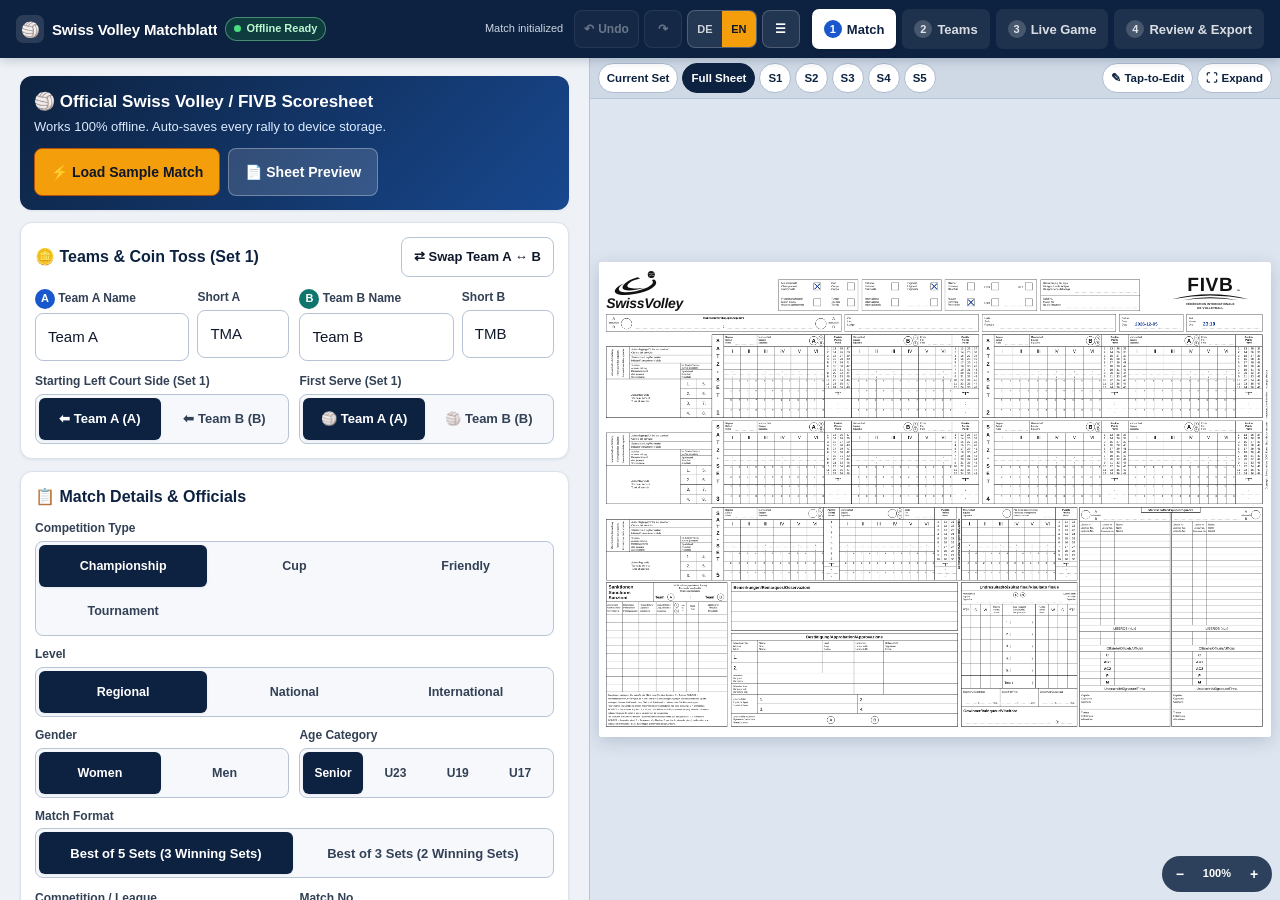
==== matchblatt-standalone.html @ 66ac1866 "Initial release: 100% offline Swiss Volley / FIVB Matchblatt web app & standalone bundle" ====
<!DOCTYPE html>
<html lang="de">
<head>
<script data-standalone-sw-guard>
(function () {
  if (typeof location !== 'undefined' && location.protocol === 'file:') {
    if (typeof navigator !== 'undefined' && navigator.serviceWorker) {
      try {
        navigator.serviceWorker.register = function () { return Promise.resolve(null); };
      } catch (_) {}
    }
  }
})();
</script>
  <meta charset="UTF-8">
  <meta name="viewport" content="width=device-width, initial-scale=1.0, viewport-fit=cover">
  <meta name="theme-color" content="#0d2240">
  <meta name="apple-mobile-web-app-capable" content="yes">
  <meta name="apple-mobile-web-app-status-bar-style" content="black-translucent">
  <meta name="description" content="Official Swiss Volley / FIVB International Volleyball Game Report (Grosses Matchblatt) — 100% Offline Scorer App">
  <title>Matchblatt — Swiss Volley / FIVB Scoresheet</title>
  <!-- manifest link omitted in standalone single-file HTML -->
  <link rel="icon" href="data:image/svg+xml,%3Csvg xmlns='http://www.w3.org/2000/svg' viewBox='0 0 64 64'%3E%3Crect width='64' height='64' rx='14' fill='%230d2240'/%3E%3Ccircle cx='32' cy='32' r='20' fill='%23ffffff' stroke='%23f59e0b' stroke-width='3'/%3E%3Cpath d='M15 26c11-4 23-4 34 0M17 41c9-8 21-8 31-1M32 12c-5 12-5 28 0 40' fill='none' stroke='%230d2240' stroke-width='2.6' stroke-linecap='round'/%3E%3C/svg%3E">
  <style data-inlined="styles/sheet.css">
/* ==========================================================================
   Swiss Volley / FIVB Official Matchblatt — Sheet & Viewport Styles
   100% Offline, Zero External Fonts or CDNs
   ========================================================================== */

.mb-sheet-host,
.sheet-container {
  position: relative;
  width: 100%;
  height: 100%;
  display: flex;
  align-items: center;
  justify-content: center;
  background: #e9eef5;
  overflow: hidden;
  user-select: none;
  -webkit-user-select: none;
}

svg.mb-sheet-svg {
  display: block;
  width: 100%;
  height: auto;
  max-width: 100%;
  max-height: 100%;
  background: #ffffff;
  box-shadow: 0 4px 20px rgba(15, 23, 42, 0.12), 0 1px 3px rgba(15, 23, 42, 0.08);
  border-radius: 2px;
  shape-rendering: geometricPrecision;
  text-rendering: geometricPrecision;
}

/* Interactive Manual Cell Override Mode */
svg.mb-sheet-svg.mb-interactive [data-cell-key] {
  cursor: pointer;
}

svg.mb-sheet-svg.mb-interactive .mb-cell-hit {
  fill: rgba(37, 99, 235, 0.01);
  stroke: transparent;
  stroke-width: 1;
  transition: fill 120ms ease, stroke 120ms ease;
}

svg.mb-sheet-svg.mb-interactive [data-cell-key]:hover .mb-cell-hit {
  fill: rgba(37, 99, 235, 0.12);
  stroke: #2563eb;
  stroke-width: 1.2;
}

svg.mb-sheet-svg.mb-interactive [data-cell-key].mb-overridden .mb-cell-hit {
  fill: rgba(124, 58, 237, 0.09);
  stroke: rgba(124, 58, 237, 0.45);
  stroke-dasharray: 2 1.5;
}

/* Latest Change Highlight Pulse */
@keyframes mbHighlightPulse {
  0%, 100% {
    fill-opacity: 0.34;
    stroke-opacity: 0.95;
  }
  50% {
    fill-opacity: 0.52;
    stroke-opacity: 1;
  }
}

svg.mb-sheet-svg .mb-highlight {
  fill: #fbbf24;
  fill-opacity: 0.36;
  stroke: #d97706;
  stroke-width: 1.8;
  pointer-events: none;
  animation: mbHighlightPulse 1.8s ease-in-out infinite;
}

@media (prefers-reduced-motion: reduce) {
  svg.mb-sheet-svg .mb-highlight {
    animation: none;
  }
}

@media print {
  .mb-sheet-host,
  .sheet-container {
    background: #ffffff;
  }

  svg.mb-sheet-svg {
    box-shadow: none;
    border-radius: 0;
    width: 100%;
    height: auto;
  }

  svg.mb-sheet-svg .mb-highlight {
    display: none !important;
  }
}

</style>
  <style data-inlined="styles/app.css">
/* ==========================================================================
   Matchblatt — Athletic High-Contrast Responsive UI (Zero External Fonts/CDNs)
   Target viewports:
     - Phone Portrait (iPhone 17: 393x852 / 402x874, safe-area insets)
     - Foldable Unfolded (iPhone Duo / Pixel Fold: 700px - 960px)
     - Laptop / Desktop (1024px - 1440px+)
   ========================================================================== */

:root {
  --bg-app: #eef2f7;
  --bg-surface: #ffffff;
  --bg-subtle: #f6f8fc;
  --bg-elevated: #ffffff;
  --bg-sheet-well: #dfe6f0;

  --court-navy: #0d2240;
  --court-navy-2: #16335e;
  --court-navy-soft: #e6edf7;

  --volley-blue: #1858cc;
  --volley-blue-hover: #1246a6;
  --volley-blue-soft: #e8f0fe;

  --team-b-accent: #0f766e;
  --team-b-hover: #0d5f59;
  --team-b-soft: #e6f7f5;

  --signal-amber: #f59e0b;
  --signal-amber-dark: #b45309;
  --signal-amber-soft: #fef3c7;

  --success-green: #15803d;
  --success-soft: #dcfce7;

  --danger-red: #dc2626;
  --danger-hover: #b91c1c;
  --danger-soft: #fee2e2;

  --text-primary: #0f172a;
  --text-secondary: #334155;
  --text-muted: #64748b;
  --text-on-dark: #ffffff;

  --border-light: #d8e1ec;
  --border-strong: #b6c4d6;
  --focus-ring: 0 0 0 3px rgba(24, 88, 204, 0.32);

  --shadow-sm: 0 1px 3px rgba(13, 34, 64, 0.08);
  --shadow-md: 0 4px 14px rgba(13, 34, 64, 0.11);
  --shadow-lg: 0 14px 36px rgba(13, 34, 64, 0.22);

  --radius-sm: 8px;
  --radius-md: 12px;
  --radius-lg: 16px;
  --radius-pill: 999px;

  --font-sans: -apple-system, BlinkMacSystemFont, "SF Pro Text", "Segoe UI", Roboto, Helvetica, Arial, sans-serif;
  --font-mono: ui-monospace, SFMono-Regular, "SF Mono", Menlo, Consolas, monospace;

  --safe-top: env(safe-area-inset-top, 0px);
  --safe-bottom: env(safe-area-inset-bottom, 0px);
  --safe-left: env(safe-area-inset-left, 0px);
  --safe-right: env(safe-area-inset-right, 0px);

  --topbar-h: 92px;
}

*,
*::before,
*::after {
  box-sizing: border-box;
}

html,
body {
  margin: 0;
  padding: 0;
  width: 100%;
  min-height: 100%;
  background: var(--bg-app);
  color: var(--text-primary);
  font-family: var(--font-sans);
  font-size: 15px;
  line-height: 1.4;
  -webkit-font-smoothing: antialiased;
  -webkit-tap-highlight-color: transparent;
  overscroll-behavior-y: none;
}

button,
input,
select,
textarea {
  font-family: inherit;
  font-size: inherit;
  color: inherit;
}

button {
  cursor: pointer;
  touch-action: manipulation;
  user-select: none;
}

button:focus-visible,
input:focus-visible,
select:focus-visible,
textarea:focus-visible {
  outline: none;
  box-shadow: var(--focus-ring);
}

.tabular {
  font-variant-numeric: tabular-nums;
}

/* ==========================================================================
   App Shell & Top Persistent Bar
   ========================================================================== */

.mb-app {
  display: flex;
  flex-direction: column;
  min-height: 100vh;
  min-height: 100dvh;
  padding-left: var(--safe-left);
  padding-right: var(--safe-right);
}

.mb-topbar {
  position: sticky;
  top: 0;
  z-index: 200;
  background: var(--court-navy);
  color: var(--text-on-dark);
  padding-top: var(--safe-top);
  box-shadow: 0 2px 10px rgba(13, 34, 64, 0.22);
}

.mb-topbar-upper {
  display: flex;
  align-items: center;
  justify-content: space-between;
  gap: 6px;
  padding: 6px 10px 4px;
  min-height: 46px;
}

.mb-brand {
  display: flex;
  align-items: center;
  gap: 8px;
  min-width: 0;
}

.mb-brand-logo {
  width: 28px;
  height: 28px;
  border-radius: 7px;
  background: rgba(255, 255, 255, 0.12);
  display: inline-flex;
  align-items: center;
  justify-content: center;
  flex-shrink: 0;
}

.mb-brand-title {
  font-weight: 800;
  font-size: 15px;
  letter-spacing: -0.01em;
  white-space: nowrap;
  overflow: hidden;
  text-overflow: ellipsis;
}

.mb-offline-pill {
  display: inline-flex;
  align-items: center;
  gap: 5px;
  font-size: 11px;
  font-weight: 700;
  padding: 3px 8px;
  border-radius: var(--radius-pill);
  background: rgba(21, 128, 61, 0.28);
  border: 1px solid rgba(134, 239, 172, 0.45);
  color: #bbf7d0;
  white-space: nowrap;
  flex-shrink: 0;
}

.mb-offline-pill.is-offline {
  background: rgba(245, 158, 11, 0.25);
  border-color: rgba(253, 224, 71, 0.55);
  color: #fde68a;
}

.mb-offline-dot {
  width: 7px;
  height: 7px;
  border-radius: 50%;
  background: #4ade80;
}

.mb-offline-pill.is-offline .mb-offline-dot {
  background: #fbbf24;
}

.mb-topbar-actions {
  display: flex;
  align-items: center;
  gap: 5px;
  flex-shrink: 0;
}

.mb-icon-btn {
  display: inline-flex;
  align-items: center;
  justify-content: center;
  gap: 4px;
  min-height: 38px;
  min-width: 38px;
  padding: 0 9px;
  border-radius: var(--radius-sm);
  border: 1px solid rgba(255, 255, 255, 0.2);
  background: rgba(255, 255, 255, 0.09);
  color: #ffffff;
  font-size: 12px;
  font-weight: 700;
  transition: background 0.14s ease, opacity 0.14s ease;
}

.mb-icon-btn:hover:not(:disabled) {
  background: rgba(255, 255, 255, 0.18);
}

.mb-icon-btn:disabled {
  opacity: 0.38;
  cursor: not-allowed;
}

.mb-lang-switch {
  display: inline-flex;
  background: rgba(255, 255, 255, 0.1);
  border: 1px solid rgba(255, 255, 255, 0.2);
  border-radius: var(--radius-sm);
  overflow: hidden;
}

.mb-lang-btn {
  min-height: 36px;
  min-width: 34px;
  padding: 0 7px;
  border: none;
  background: transparent;
  color: rgba(255, 255, 255, 0.78);
  font-size: 11px;
  font-weight: 800;
}

.mb-lang-btn.active {
  background: var(--signal-amber);
  color: #0f172a;
}

@media (max-width: 440px) {
  .mb-topbar-upper {
    padding: 5px 7px 3px;
    gap: 4px;
  }
  .mb-brand {
    gap: 5px;
  }
  .mb-brand-logo {
    width: 24px;
    height: 24px;
  }
  .mb-brand-title {
    font-size: 14px;
  }
  .mb-offline-pill {
    font-size: 10px;
    padding: 2px 6px;
    gap: 4px;
  }
  .mb-topbar-actions {
    gap: 3px;
  }
  .mb-icon-btn {
    min-width: 32px;
    min-height: 34px;
    padding: 0 6px;
  }
  .mb-lang-btn {
    min-width: 28px;
    min-height: 32px;
    padding: 0 5px;
  }
}

.mb-brand-prefix,
.mb-tab-extra {
  display: none;
}

@media (min-width: 480px) {
  .mb-brand-prefix,
  .mb-tab-extra {
    display: inline;
  }
}

.mb-undo-label {
  display: none;
}

@media (min-width: 560px) {
  .mb-undo-label {
    display: inline;
  }
}

/* Step Navigation Tabs */
.mb-step-tabs {
  display: grid;
  grid-template-columns: repeat(4, minmax(0, 1fr));
  gap: 3px;
  padding: 0 6px 6px;
}

.mb-step-tab {
  min-height: 38px;
  padding: 4px 3px;
  border: none;
  border-radius: 7px;
  background: rgba(255, 255, 255, 0.07);
  color: rgba(255, 255, 255, 0.84);
  font-size: 11px;
  font-weight: 700;
  display: flex;
  align-items: center;
  justify-content: center;
  gap: 3px;
  min-width: 0;
  white-space: nowrap;
  overflow: hidden;
  text-overflow: ellipsis;
  transition: background 0.15s ease, color 0.15s ease;
}

@media (max-width: 420px) {
  .mb-step-tab {
    font-size: 10.2px;
    padding: 4px 2px;
    gap: 2.5px;
  }
}

.mb-step-tab:hover {
  background: rgba(255, 255, 255, 0.15);
}

.mb-step-tab.active {
  background: #ffffff;
  color: var(--court-navy);
  box-shadow: 0 1px 4px rgba(0, 0, 0, 0.2);
}

.mb-step-num {
  display: inline-flex;
  align-items: center;
  justify-content: center;
  width: 16px;
  height: 16px;
  border-radius: 50%;
  font-size: 10px;
  font-weight: 800;
  background: rgba(255, 255, 255, 0.18);
  flex-shrink: 0;
}

.mb-step-tab.active .mb-step-num {
  background: var(--volley-blue);
  color: #ffffff;
}

/* Topbar Dropdown Menu */
.mb-menu-wrap {
  position: relative;
}

.mb-menu-popover {
  position: absolute;
  right: 0;
  top: calc(100% + 6px);
  min-width: 225px;
  background: var(--bg-surface);
  color: var(--text-primary);
  border: 1px solid var(--border-strong);
  border-radius: var(--radius-md);
  box-shadow: var(--shadow-lg);
  padding: 6px;
  z-index: 500;
}

.mb-menu-item {
  width: 100%;
  min-height: 46px;
  padding: 8px 12px;
  border: none;
  border-radius: var(--radius-sm);
  background: transparent;
  color: var(--text-primary);
  font-size: 14px;
  font-weight: 600;
  text-align: left;
  display: flex;
  align-items: center;
  gap: 10px;
}

.mb-menu-item:hover {
  background: var(--bg-subtle);
}

.mb-menu-item.danger {
  color: var(--danger-red);
}

.mb-menu-item.danger:hover {
  background: var(--danger-soft);
}

.mb-menu-divider {
  height: 1px;
  background: var(--border-light);
  margin: 5px 0;
}

/* Last Action Strip (Desktop/Tooltip info) */
.mb-last-action-badge {
  display: none;
  max-width: 190px;
  font-size: 11px;
  color: #cbd5e1;
  white-space: nowrap;
  overflow: hidden;
  text-overflow: ellipsis;
  padding: 0 6px;
}

/* ==========================================================================
   Workspace Layout (Phone Portrait vs Foldable/Laptop Split)
   ========================================================================== */

.mb-workspace {
  flex: 1;
  display: flex;
  flex-direction: column;
  min-height: 0;
}

.mb-pane-controls {
  flex: 1;
  padding: 12px 12px calc(24px + var(--safe-bottom));
  max-width: 1120px;
  width: 100%;
  margin: 0 auto;
}

.mb-pane-sheet {
  display: none;
  background: var(--bg-sheet-well);
  border-bottom: 1px solid var(--border-strong);
  position: relative;
  overflow: hidden;
}

@media (max-width: 699px) {
  /* Phone Live Split Mode: Sheet on TOP (~38dvh), Cockpit BELOW without page scroll! */
  .mb-workspace.is-live-rally .mb-pane-sheet {
    display: flex;
    flex-direction: column;
    height: 38vh;
    height: 38dvh;
    min-height: 225px;
    max-height: 340px;
    flex-shrink: 0;
    order: -1;
  }

  .mb-workspace.is-live-rally {
    flex: none;
    height: calc(100vh - var(--topbar-h) - var(--safe-top));
    height: calc(100dvh - var(--topbar-h) - var(--safe-top));
    overflow: hidden;
  }

  .mb-workspace.is-live-rally .mb-pane-controls {
    flex: 1;
    min-height: 0;
    overflow-y: auto;
    padding: 8px 10px calc(10px + var(--safe-bottom));
  }

  /* Show Sheet in Review step on Phone too */
  .mb-workspace.is-review .mb-pane-sheet {
    display: flex;
    flex-direction: column;
    height: 42vh;
    height: 42dvh;
    min-height: 260px;
    order: -1;
  }

  /* Sheet Preview Toggle on Phone Setup/Rosters/Lineup */
  .mb-workspace.mobile-sheet-open .mb-pane-sheet {
    display: flex;
    flex-direction: column;
    height: 40vh;
    height: 40dvh;
    min-height: 250px;
    order: -1;
  }
}

/* ==========================================================================
   Foldables (700px+) & Laptop (1024px+): Dual-Pane Split Layout
   ========================================================================== */

@media (min-width: 700px) {
  .mb-step-tab {
    padding: 6px 10px;
    min-height: 38px;
    font-size: 12.5px;
    gap: 5px;
  }

  .mb-step-num {
    width: 18px;
    height: 18px;
    font-size: 11px;
  }

  /* Dual-Pane Split for Live & Review on >=700px (Foldables + Laptop) */
  .mb-workspace.is-live-step,
  .mb-workspace.is-review,
  .mb-workspace.desktop-split {
    flex: none;
    display: grid;
    grid-template-columns: minmax(330px, 46%) minmax(0, 1fr);
    grid-template-rows: minmax(0, 1fr);
    height: calc(100vh - var(--topbar-h) - var(--safe-top));
    height: calc(100dvh - var(--topbar-h) - var(--safe-top));
    max-height: calc(100dvh - var(--topbar-h) - var(--safe-top));
    overflow: hidden;
  }

  .mb-workspace.is-live-step .mb-pane-controls,
  .mb-workspace.is-review .mb-pane-controls,
  .mb-workspace.desktop-split .mb-pane-controls {
    height: 100%;
    min-height: 0;
    min-width: 0;
    overflow-y: auto;
    padding: 14px 16px 28px;
    max-width: none;
    margin: 0;
  }

  .mb-workspace.is-live-step .mb-pane-sheet,
  .mb-workspace.is-review .mb-pane-sheet,
  .mb-workspace.desktop-split .mb-pane-sheet {
    display: flex;
    flex-direction: column;
    height: 100%;
    min-height: 0;
    min-width: 0;
    max-height: none;
    order: 2;
    border-bottom: none;
    border-left: 1px solid var(--border-strong);
  }
}

@media (min-width: 1024px) {
  /* On Laptop 1024px+, show Dual-Pane Split across ALL steps so user sees sheet live! */
  .mb-workspace {
    flex: none;
    display: grid;
    grid-template-columns: minmax(420px, 46%) minmax(0, 1fr);
    grid-template-rows: minmax(0, 1fr);
    height: calc(100vh - var(--topbar-h) - var(--safe-top));
    height: calc(100dvh - var(--topbar-h) - var(--safe-top));
    max-height: calc(100dvh - var(--topbar-h) - var(--safe-top));
    overflow: hidden;
  }

  .mb-workspace .mb-pane-controls {
    height: 100%;
    min-height: 0;
    min-width: 0;
    overflow-y: auto;
    padding: 18px 20px 36px;
    max-width: none;
    margin: 0;
  }

  .mb-workspace .mb-pane-sheet {
    display: flex;
    flex-direction: column;
    height: 100%;
    min-height: 0;
    min-width: 0;
    max-height: none;
    order: 2;
    border-bottom: none;
    border-left: 1px solid var(--border-strong);
  }
}

@media (min-width: 1180px) {
  :root {
    --topbar-h: 58px;
  }

  .mb-last-action-badge {
    display: inline-block;
  }

  .mb-topbar {
    display: flex;
    align-items: center;
    justify-content: space-between;
    gap: 12px;
    padding: var(--safe-top) 16px 0;
    min-height: 58px;
  }

  .mb-topbar-upper {
    padding: 0;
    flex: 1 1 auto;
    min-width: 0;
    gap: 10px;
  }

  .mb-step-tabs {
    display: flex;
    gap: 6px;
    padding: 0;
    flex: 0 1 auto;
    justify-content: center;
  }

  .mb-step-tab {
    padding: 6px 12px;
    min-height: 40px;
    font-size: 13px;
  }
}

/* ==========================================================================
   Interactive Matchblatt Viewport (Pan, Zoom, Pills, Fullscreen)
   ========================================================================== */

.mb-sheet-toolbar {
  display: flex;
  align-items: center;
  justify-content: space-between;
  gap: 4px 6px;
  padding: 5px 8px;
  background: #cfd9e6;
  border-bottom: 1px solid var(--border-strong);
  flex-shrink: 0;
  flex-wrap: wrap;
}

.mb-sheet-pills {
  display: flex;
  align-items: center;
  gap: 4px;
  flex-wrap: wrap;
}

.mb-pill-btn {
  min-height: 30px;
  padding: 3px 8px;
  border-radius: var(--radius-pill);
  border: 1px solid #aebcd0;
  background: #ffffff;
  color: var(--court-navy);
  font-size: 11.5px;
  font-weight: 700;
  white-space: nowrap;
  display: inline-flex;
  align-items: center;
  gap: 3px;
}

.mb-pill-btn:hover {
  background: var(--volley-blue-soft);
}

.mb-pill-btn.active {
  background: var(--court-navy);
  border-color: var(--court-navy);
  color: #ffffff;
}

.mb-pill-btn.edit-active {
  background: var(--signal-amber);
  border-color: var(--signal-amber-dark);
  color: #0f172a;
}

.mb-sheet-stage {
  flex: 1 1 0%;
  min-height: 0;
  min-width: 0;
  position: relative;
  overflow: hidden;
  background: #dde5f0;
  touch-action: none;
  cursor: grab;
  display: flex;
  align-items: center;
  justify-content: center;
}

.mb-sheet-stage.is-panning {
  cursor: grabbing;
}

.mb-sheet-transform {
  width: 100%;
  height: 100%;
  min-height: 0;
  min-width: 0;
  display: flex;
  align-items: center;
  justify-content: center;
  transform-origin: center center;
  will-change: transform;
}

.mb-sheet-mount {
  width: 100%;
  height: 100%;
  min-height: 0;
  min-width: 0;
  overflow: hidden;
  display: flex;
  align-items: center;
  justify-content: center;
  padding: 6px;
}

.mb-sheet-mount svg {
  display: block;
  width: auto;
  height: auto;
  max-width: 100%;
  max-height: 100%;
  overflow: hidden;
  background: #ffffff;
  box-shadow: 0 4px 18px rgba(13, 34, 64, 0.18);
  border-radius: 3px;
}

.mb-sheet-zoom-hud {
  position: absolute;
  right: 8px;
  bottom: 8px;
  display: flex;
  align-items: center;
  gap: 3px;
  background: rgba(13, 34, 64, 0.84);
  color: #ffffff;
  padding: 3px;
  border-radius: var(--radius-pill);
  backdrop-filter: blur(4px);
}

.mb-zoom-btn {
  min-width: 30px;
  min-height: 30px;
  border: none;
  border-radius: 50%;
  background: transparent;
  color: #ffffff;
  font-size: 14px;
  font-weight: 800;
  display: inline-flex;
  align-items: center;
  justify-content: center;
}

.mb-zoom-btn:hover {
  background: rgba(255, 255, 255, 0.18);
}

.mb-zoom-pct {
  font-size: 11px;
  font-weight: 700;
  padding: 0 5px;
  cursor: pointer;
}

/* Fullscreen Expanded Sheet */
.mb-pane-sheet.is-fullscreen {
  display: flex !important;
  position: fixed !important;
  inset: 0 !important;
  width: 100vw !important;
  height: 100vh !important;
  height: 100dvh !important;
  max-height: none !important;
  z-index: 950 !important;
  padding-top: var(--safe-top);
  padding-bottom: var(--safe-bottom);
}

/* ==========================================================================
   Common Cards, Forms, & Buttons (>=48px Touch Targets)
   ========================================================================== */

.mb-card {
  background: var(--bg-surface);
  border: 1px solid var(--border-light);
  border-radius: var(--radius-md);
  box-shadow: var(--shadow-sm);
  padding: 14px;
  margin-bottom: 12px;
}

.mb-card-header {
  display: flex;
  align-items: center;
  justify-content: space-between;
  gap: 8px;
  margin-bottom: 12px;
  flex-wrap: wrap;
}

.mb-card-title {
  margin: 0;
  font-size: 16px;
  font-weight: 800;
  color: var(--court-navy);
  display: flex;
  align-items: center;
  gap: 7px;
}

.mb-card-subtitle {
  margin: 2px 0 0;
  font-size: 12.5px;
  color: var(--text-muted);
}

.mb-grid-2 {
  display: grid;
  grid-template-columns: 1fr;
  gap: 10px;
}

.mb-grid-3 {
  display: grid;
  grid-template-columns: 1fr;
  gap: 10px;
}

@media (min-width: 520px) {
  .mb-grid-2 {
    grid-template-columns: repeat(2, 1fr);
  }
  .mb-grid-3 {
    grid-template-columns: repeat(3, 1fr);
  }
}

.mb-field {
  display: flex;
  flex-direction: column;
  gap: 4px;
}

.mb-label {
  font-size: 12px;
  font-weight: 700;
  color: var(--text-secondary);
}

.mb-input,
.mb-select,
.mb-textarea {
  min-height: 48px;
  padding: 10px 12px;
  border-radius: var(--radius-sm);
  border: 1px solid var(--border-strong);
  background: #ffffff;
  color: var(--text-primary);
  font-size: 15px;
  width: 100%;
}

.mb-textarea {
  min-height: 84px;
  resize: vertical;
}

.mb-input-sm {
  min-height: 44px;
  padding: 7px 9px;
  font-size: 14px;
}

.mb-btn {
  display: inline-flex;
  align-items: center;
  justify-content: center;
  gap: 7px;
  min-height: 48px;
  padding: 10px 16px;
  border-radius: var(--radius-sm);
  border: 1px solid var(--border-strong);
  background: #ffffff;
  color: var(--text-primary);
  font-size: 14px;
  font-weight: 700;
  transition: background 0.14s ease, border-color 0.14s ease, transform 0.06s ease;
}

.mb-btn:active:not(:disabled) {
  transform: translateY(1px);
}

.mb-btn:hover:not(:disabled) {
  background: var(--bg-subtle);
}

.mb-btn:disabled {
  opacity: 0.45;
  cursor: not-allowed;
}

.mb-btn-primary {
  background: var(--volley-blue);
  border-color: var(--volley-blue);
  color: #ffffff;
}

.mb-btn-primary:hover:not(:disabled) {
  background: var(--volley-blue-hover);
}

.mb-btn-navy {
  background: var(--court-navy);
  border-color: var(--court-navy);
  color: #ffffff;
}

.mb-btn-navy:hover:not(:disabled) {
  background: var(--court-navy-2);
}

.mb-btn-amber {
  background: var(--signal-amber);
  border-color: var(--signal-amber-dark);
  color: #0f172a;
}

.mb-btn-amber:hover:not(:disabled) {
  background: #fbbf24;
}

.mb-btn-success {
  background: var(--success-green);
  border-color: var(--success-green);
  color: #ffffff;
}

.mb-btn-danger {
  background: var(--danger-red);
  border-color: var(--danger-red);
  color: #ffffff;
}

.mb-btn-danger:hover:not(:disabled) {
  background: var(--danger-hover);
}

.mb-btn-block {
  width: 100%;
}

/* Segmented Toggle */
.mb-seg {
  display: flex;
  background: var(--bg-subtle);
  border: 1px solid var(--border-strong);
  border-radius: var(--radius-sm);
  padding: 3px;
  gap: 3px;
}

.mb-seg-btn {
  flex: 1;
  min-height: 42px;
  padding: 6px 10px;
  border: none;
  border-radius: 6px;
  background: transparent;
  color: var(--text-secondary);
  font-size: 13px;
  font-weight: 700;
}

.mb-seg-btn.active {
  background: var(--court-navy);
  color: #ffffff;
  box-shadow: var(--shadow-sm);
}

/* ==========================================================================
   Step 2: Rosters & Fast Jersey Entry
   ========================================================================== */

.mb-team-tabs {
  display: flex;
  gap: 6px;
  margin-bottom: 10px;
}

.mb-rosters-dual {
  display: grid;
  grid-template-columns: 1fr;
  gap: 14px;
}

@media (min-width: 720px) and (max-width: 1023px) {
  .mb-rosters-dual {
    grid-template-columns: 1fr 1fr;
  }
  .mb-team-tabs {
    display: none;
  }
}

.mb-team-badge {
  display: inline-flex;
  align-items: center;
  justify-content: center;
  width: 26px;
  height: 26px;
  border-radius: 50%;
  font-weight: 800;
  font-size: 13px;
  background: var(--volley-blue);
  color: #ffffff;
  flex-shrink: 0;
}

.mb-team-badge.team-b {
  background: var(--team-b-accent);
}

.mb-fast-add-bar {
  display: flex;
  gap: 8px;
  align-items: stretch;
  background: var(--volley-blue-soft);
  border: 1px solid #bfd4fb;
  padding: 10px;
  border-radius: var(--radius-sm);
  margin-bottom: 12px;
}

.mb-player-list {
  display: flex;
  flex-direction: column;
  gap: 6px;
}

.mb-player-row {
  display: grid;
  grid-template-columns: 60px 1fr 112px 44px 44px;
  gap: 6px;
  align-items: center;
  background: var(--bg-subtle);
  padding: 6px;
  border-radius: var(--radius-sm);
  border: 1px solid var(--border-light);
}

@media (max-width: 440px) {
  .mb-player-row {
    grid-template-columns: 54px 1fr 42px 42px;
  }
  .mb-player-row .mb-bday-input {
    grid-column: 1 / -1;
  }
}

.mb-cap-btn {
  min-height: 44px;
  min-width: 42px;
  border-radius: var(--radius-sm);
  border: 1px solid var(--border-strong);
  background: #ffffff;
  color: var(--text-muted);
  font-weight: 800;
  font-size: 13px;
}

.mb-cap-btn.active {
  background: var(--signal-amber);
  border-color: var(--signal-amber-dark);
  color: #0f172a;
}

.mb-del-btn {
  min-height: 44px;
  min-width: 42px;
  border-radius: var(--radius-sm);
  border: 1px solid var(--border-light);
  background: #ffffff;
  color: var(--danger-red);
  font-weight: 800;
  font-size: 16px;
}

/* ==========================================================================
   Step 3A: Start-of-Set Lineup 6-Position Court Tap-Grid
   ========================================================================== */

.mb-lineup-grid-wrap {
  display: grid;
  grid-template-columns: 1fr;
  gap: 12px;
}

@media (min-width: 600px) and (max-width: 1023px) {
  .mb-lineup-grid-wrap {
    grid-template-columns: 1fr 1fr;
  }
}

.mb-court-entry {
  background: linear-gradient(180deg, #fff7ed 0%, #ffedd5 100%);
  border: 2px solid #ea580c;
  border-radius: var(--radius-md);
  padding: 10px;
}

.mb-net-label {
  text-align: center;
  font-size: 11px;
  font-weight: 800;
  letter-spacing: 0.08em;
  text-transform: uppercase;
  color: #9a3412;
  padding-bottom: 6px;
  margin-bottom: 8px;
  border-bottom: 3px dashed #ea580c;
}

.mb-court-6grid {
  display: grid;
  grid-template-columns: repeat(3, 1fr);
  gap: 8px;
}

.mb-zone-slot {
  min-height: 62px;
  border-radius: var(--radius-sm);
  border: 2px solid #fdba74;
  background: #ffffff;
  display: flex;
  flex-direction: column;
  align-items: center;
  justify-content: center;
  padding: 6px;
  position: relative;
}

.mb-zone-slot.selected {
  border-color: var(--volley-blue);
  box-shadow: 0 0 0 3px rgba(24, 88, 204, 0.28);
  background: var(--volley-blue-soft);
}

.mb-zone-slot.filled {
  border-color: var(--court-navy);
}

.mb-zone-roman {
  position: absolute;
  top: 4px;
  left: 6px;
  font-size: 11px;
  font-weight: 800;
  color: var(--text-muted);
}

.mb-zone-srv-tag {
  position: absolute;
  top: 4px;
  right: 5px;
  font-size: 10px;
  font-weight: 800;
  color: var(--signal-amber-dark);
}

.mb-zone-num {
  font-size: 22px;
  font-weight: 900;
  color: var(--court-navy);
  margin-top: 8px;
}

.mb-roster-chips {
  display: flex;
  flex-wrap: wrap;
  gap: 6px;
  margin-top: 10px;
}

.mb-jersey-chip {
  min-width: 48px;
  min-height: 48px;
  padding: 6px 10px;
  border-radius: var(--radius-sm);
  border: 1px solid var(--border-strong);
  background: #ffffff;
  color: var(--court-navy);
  font-weight: 800;
  font-size: 15px;
  display: inline-flex;
  flex-direction: column;
  align-items: center;
  justify-content: center;
  line-height: 1.1;
}

.mb-jersey-chip.used {
  background: var(--court-navy);
  border-color: var(--court-navy);
  color: #ffffff;
}

.mb-jersey-chip.is-libero {
  background: #fef9c3;
  border-color: #eab308;
  border-style: dashed;
  color: #854d0e;
}

.mb-jersey-chip small {
  font-size: 10px;
  font-weight: 600;
  opacity: 0.82;
  max-width: 58px;
  overflow: hidden;
  text-overflow: ellipsis;
  white-space: nowrap;
}

/* ==========================================================================
   Step 3B: Live Rally Cockpit (High-Speed Scorer Ergonomics)
   ========================================================================== */

.mb-live-cockpit {
  display: flex;
  flex-direction: column;
  gap: 8px;
}

/* Alert Banners (Set Point / End Set / 8-Point Switch / Timeout Timer) */
.mb-banner {
  display: flex;
  align-items: center;
  justify-content: space-between;
  gap: 10px;
  padding: 10px 12px;
  border-radius: var(--radius-md);
  font-size: 13.5px;
  font-weight: 700;
  flex-wrap: wrap;
}

.mb-banner-win {
  background: #dcfce7;
  border: 2px solid #16a34a;
  color: #14532d;
}

.mb-banner-switch8 {
  background: var(--signal-amber-soft);
  border: 2px solid var(--signal-amber);
  color: #78350f;
}

.mb-banner-timer {
  background: var(--court-navy);
  color: #ffffff;
  padding: 8px 12px;
}

/* Prominent Scoreboard + Giant +1 Buttons */
.mb-score-deck {
  display: grid;
  grid-template-columns: 1fr auto 1fr;
  gap: 8px;
  align-items: stretch;
}

.mb-score-btn {
  min-height: 92px;
  padding: 8px 10px;
  border-radius: var(--radius-md);
  border: 2px solid var(--volley-blue);
  background: linear-gradient(180deg, #1d63dc 0%, #1449ab 100%);
  color: #ffffff;
  display: flex;
  flex-direction: column;
  justify-content: space-between;
  text-align: left;
  box-shadow: 0 4px 12px rgba(20, 73, 171, 0.28);
  position: relative;
  overflow: hidden;
}

.mb-score-btn.right-side {
  border-color: var(--team-b-accent);
  background: linear-gradient(180deg, #118279 0%, #0b5c56 100%);
  box-shadow: 0 4px 12px rgba(11, 92, 86, 0.28);
}

.mb-score-btn:active:not(:disabled) {
  transform: scale(0.985);
}

.mb-score-btn-top {
  display: flex;
  align-items: center;
  justify-content: space-between;
  gap: 4px;
  width: 100%;
}

.mb-score-team-name {
  font-size: 13px;
  font-weight: 800;
  white-space: nowrap;
  overflow: hidden;
  text-overflow: ellipsis;
}

.mb-serve-pill {
  display: inline-flex;
  align-items: center;
  gap: 3px;
  padding: 2px 7px;
  border-radius: var(--radius-pill);
  background: var(--signal-amber);
  color: #0f172a;
  font-size: 11px;
  font-weight: 900;
  flex-shrink: 0;
}

.mb-score-btn-main {
  display: flex;
  align-items: baseline;
  justify-content: space-between;
  width: 100%;
  margin-top: 2px;
}

.mb-score-big {
  font-size: 38px;
  font-weight: 900;
  line-height: 1;
  letter-spacing: -0.02em;
}

.mb-plus-one-chip {
  font-size: 16px;
  font-weight: 900;
  padding: 5px 10px;
  border-radius: var(--radius-sm);
  background: rgba(255, 255, 255, 0.22);
  border: 1px solid rgba(255, 255, 255, 0.4);
}

.mb-score-center {
  display: flex;
  flex-direction: column;
  align-items: center;
  justify-content: center;
  gap: 4px;
  padding: 6px 8px;
  background: var(--bg-surface);
  border: 1px solid var(--border-light);
  border-radius: var(--radius-md);
  min-width: 64px;
  text-align: center;
}

.mb-set-pill {
  font-size: 11px;
  font-weight: 900;
  text-transform: uppercase;
  color: var(--court-navy);
  background: var(--court-navy-soft);
  padding: 2px 7px;
  border-radius: var(--radius-pill);
}

.mb-sets-tally {
  font-size: 18px;
  font-weight: 900;
  color: var(--text-primary);
}

.mb-side-labels {
  font-size: 10px;
  font-weight: 700;
  color: var(--text-muted);
}

/* Mini Dual Court Rotation Diagram */
.mb-mini-court-card {
  background: var(--bg-surface);
  border: 1px solid var(--border-light);
  border-radius: var(--radius-md);
  padding: 7px 8px;
}

.mb-mini-courts {
  display: grid;
  grid-template-columns: 1fr 6px 1fr;
  gap: 6px;
  align-items: stretch;
}

.mb-mini-net {
  background: repeating-linear-gradient(
    to bottom,
    var(--court-navy) 0px,
    var(--court-navy) 5px,
    #cbd5e1 5px,
    #cbd5e1 9px
  );
  border-radius: 3px;
}

.mb-mini-half {
  display: grid;
  grid-template-columns: repeat(3, 1fr);
  gap: 4px;
  background: #fffbeb;
  border: 1.5px solid #f59e0b;
  border-radius: var(--radius-sm);
  padding: 4px;
}

.mb-mini-cell {
  min-height: 36px;
  background: #ffffff;
  border: 1px solid #fde68a;
  border-radius: 6px;
  display: flex;
  flex-direction: column;
  align-items: center;
  justify-content: center;
  position: relative;
  padding: 2px;
}

.mb-mini-cell.active-server {
  background: var(--signal-amber-soft);
  border: 2px solid var(--signal-amber-dark);
}

.mb-mini-zone {
  position: absolute;
  top: 1px;
  left: 3px;
  font-size: 8.5px;
  font-weight: 800;
  color: var(--text-muted);
}

.mb-mini-num {
  font-size: 14px;
  font-weight: 900;
  color: var(--court-navy);
  margin-top: 5px;
}

/* Live Action Grid (>=48px buttons) */
.mb-live-actions {
  display: grid;
  grid-template-columns: repeat(2, 1fr);
  gap: 6px;
}

.mb-action-btn {
  min-height: 48px;
  padding: 6px 10px;
  border-radius: var(--radius-sm);
  border: 1px solid var(--border-strong);
  background: var(--bg-surface);
  color: var(--court-navy);
  font-size: 13px;
  font-weight: 800;
  display: flex;
  align-items: center;
  justify-content: space-between;
  gap: 6px;
}

.mb-action-btn:hover:not(:disabled) {
  background: var(--bg-subtle);
  border-color: var(--court-navy);
}

.mb-count-badge {
  font-size: 11px;
  font-weight: 800;
  padding: 2px 7px;
  border-radius: var(--radius-pill);
  background: var(--court-navy-soft);
  color: var(--court-navy);
}

.mb-count-badge.warn {
  background: var(--signal-amber-soft);
  color: var(--signal-amber-dark);
}

.mb-live-utility-row {
  display: grid;
  grid-template-columns: repeat(3, 1fr);
  gap: 6px;
}

.mb-kbd-hint {
  display: none;
  font-size: 11.5px;
  color: var(--text-muted);
  text-align: center;
  padding-top: 4px;
}

@media (min-width: 1024px) {
  .mb-kbd-hint {
    display: block;
  }
}

/* ==========================================================================
   Step 4: Summary Table, Signatures, & Export Bar
   ========================================================================== */

.mb-summary-table {
  width: 100%;
  border-collapse: collapse;
  font-size: 13px;
}

.mb-summary-table th,
.mb-summary-table td {
  padding: 7px 6px;
  border-bottom: 1px solid var(--border-light);
  text-align: center;
}

.mb-summary-table th {
  background: var(--bg-subtle);
  font-weight: 800;
  color: var(--court-navy);
  font-size: 11.5px;
}

.mb-summary-table tr.total-row td {
  font-weight: 900;
  background: var(--court-navy-soft);
  border-top: 2px solid var(--court-navy);
}

.mb-sig-grid {
  display: grid;
  grid-template-columns: repeat(2, 1fr);
  gap: 8px;
}

@media (min-width: 600px) {
  .mb-sig-grid {
    grid-template-columns: repeat(4, 1fr);
  }
}

.mb-sig-slot {
  min-height: 76px;
  padding: 8px;
  border-radius: var(--radius-sm);
  border: 1px dashed var(--border-strong);
  background: var(--bg-subtle);
  display: flex;
  flex-direction: column;
  align-items: center;
  justify-content: space-between;
  gap: 4px;
  text-align: center;
}

.mb-sig-slot.signed {
  border-style: solid;
  border-color: var(--success-green);
  background: #f0fdf4;
}

.mb-sig-slot img {
  max-height: 36px;
  max-width: 100%;
  object-fit: contain;
}

.mb-export-grid {
  display: grid;
  grid-template-columns: repeat(2, 1fr);
  gap: 8px;
}

@media (min-width: 560px) {
  .mb-export-grid {
    grid-template-columns: repeat(3, 1fr);
  }
}

/* ==========================================================================
   Modals, Signature Pad Canvas, & Toast Notifications
   ========================================================================== */

.mb-modal-backdrop {
  position: fixed;
  inset: 0;
  z-index: 1000;
  background: rgba(13, 34, 64, 0.62);
  backdrop-filter: blur(2px);
  display: flex;
  align-items: center;
  justify-content: center;
  padding: 14px;
}

.mb-modal {
  width: 100%;
  max-width: 500px;
  max-height: 90vh;
  max-height: 90dvh;
  overflow-y: auto;
  background: var(--bg-surface);
  border-radius: var(--radius-lg);
  box-shadow: var(--shadow-lg);
  padding: 16px;
  border: 1px solid var(--border-strong);
}

.mb-modal-header {
  display: flex;
  align-items: center;
  justify-content: space-between;
  gap: 8px;
  margin-bottom: 12px;
}

.mb-modal-title {
  margin: 0;
  font-size: 17px;
  font-weight: 800;
  color: var(--court-navy);
}

.mb-alert-warn {
  background: var(--signal-amber-soft);
  border: 1.5px solid var(--signal-amber);
  color: #78350f;
  border-radius: var(--radius-sm);
  padding: 10px 12px;
  font-size: 13px;
  font-weight: 700;
  margin: 10px 0;
}

.mb-sig-canvas-wrap {
  border: 2px solid var(--court-navy);
  border-radius: var(--radius-md);
  background: #ffffff;
  overflow: hidden;
  touch-action: none;
}

.mb-sig-canvas {
  display: block;
  width: 100%;
  height: 190px;
  touch-action: none;
  cursor: crosshair;
}

.mb-toast-stack {
  position: fixed;
  bottom: calc(14px + var(--safe-bottom));
  left: 50%;
  transform: translateX(-50%);
  z-index: 1200;
  display: flex;
  flex-direction: column;
  gap: 6px;
  max-width: 92vw;
  pointer-events: none;
}

.mb-toast {
  background: var(--court-navy);
  color: #ffffff;
  padding: 10px 16px;
  border-radius: var(--radius-pill);
  font-size: 13px;
  font-weight: 700;
  box-shadow: var(--shadow-lg);
  text-align: center;
}

.mb-toast.amber {
  background: var(--signal-amber);
  color: #0f172a;
}

.mb-toast.danger {
  background: var(--danger-red);
  color: #ffffff;
}

</style>
  <!-- deferred script src/i18n.js relocated to end of body -->
  <!-- deferred script src/engine.js relocated to end of body -->
  <!-- deferred script src/sheet-renderer.js relocated to end of body -->
  <!-- deferred script src/exporter.js relocated to end of body -->
  <!-- deferred script src/app.js relocated to end of body -->
</head>
<body>
  <div id="app" class="mb-app" aria-live="polite">
    <noscript>Please enable JavaScript to use the offline Matchblatt scorer application.</noscript>
  </div>
<script data-inlined="src/i18n.js">
/**
 * Matchblatt Bilingual Internationalization Module (EN / DE)
 * Standalone offline UMD-style module: attaches to window.Matchblatt.I18N and exports via CommonJS.
 */
(function (root) {
  'use strict';

  var LANGUAGES = ['en', 'de'];

  var DICTIONARY = {
    en: {
      // App & Navigation
      'app.title': 'Swiss Volley Matchblatt',
      'app.subtitle': 'Official FIVB / Swiss Volley Game Report',
      'app.offlineReady': 'Offline Ready',
      'app.offlineBadge': '100% Offline',
      'app.onlineBadge': 'Saved Locally',
      'app.demoMatch': 'Demo Match',
      'app.loadDemo': 'Load Sample Match',
      'app.clearMatch': 'Clear & Reset',
      'app.clearConfirmTitle': 'Clear Current Match?',
      'app.clearConfirmBody': 'This will permanently erase the current match report and undo history from this device. Export a JSON backup first if you want to keep it.',
      'app.clearConfirmBtn': 'Yes, Clear Match',
      'app.cancel': 'Cancel',
      'app.confirm': 'Confirm',
      'app.close': 'Close',
      'app.save': 'Save',
      'app.edit': 'Edit',
      'app.reset': 'Reset',
      'app.delete': 'Remove',
      'app.optional': 'Optional',
      'app.required': 'Required',
      'app.teamA': 'Team A',
      'app.teamB': 'Team B',
      'app.left': 'Left',
      'app.right': 'Right',
      'app.undo': 'Undo',
      'app.redo': 'Redo',
      'app.nothingToUndo': 'Nothing to undo',
      'app.nothingToRedo': 'Nothing to redo',
      'app.lastAction': 'Last: {label}',
      'app.language': 'Language',
      'app.vs': 'vs',
      'app.offlineActive': 'Offline Mode',
      'action.undo': 'Undo',
      'action.redo': 'Redo',
      'action.demo': 'Load Sample Match',
      'action.clearReset': 'Clear & Reset Match',
      'action.previewSheet': 'Sheet Preview',
      'action.hideSheet': 'Hide Sheet',
      'sheet.currentSet': 'Current Set',
      'sheet.fullSheet': 'Full Sheet',
      'sheet.tapEdit': 'Tap-to-Edit',
      'sheet.expand': 'Expand',
      'sheet.closeFullscreen': 'Exit Fullscreen',
      'setup.heroTitle': 'Official Swiss Volley / FIVB Scoresheet',
      'setup.heroSub': 'Works 100% offline. Auto-saves every rally to device storage.',
      'setup.matchInfo': 'Match Details & Officials',
      'setup.tossTitle': 'Teams & Coin Toss (Set 1)',
      'setup.swapAB': 'Swap Team A ↔ B',
      'setup.teamAName': 'Team A Name',
      'setup.teamAShort': 'Short A',
      'setup.teamBName': 'Team B Name',
      'setup.teamBShort': 'Short B',
      'setup.initialSide': 'Starting Left Court Side (Set 1)',
      'rosters.fastAddHint': 'Rapid-enter jersey numbers separated by spaces or commas (only # required!):',
      'rosters.fastAddBtn': '+ Add Jerseys',
      'rosters.addRow': '+ Add Player Row',
      'rosters.players': 'Players (max 14)',
      'rosters.liberos': 'Liberos "L" (max 2)',
      'rosters.redesignate': 'Injury Redesignation',
      'rosters.officials': 'Team Officials & Pre-Match Signatures',
      'rosters.ac1': 'Asst Coach 1 (AC1)',
      'rosters.ac2': 'Asst Coach 2 (AC2)',
      'rosters.nextLive': 'Next: Set Lineup & Live Game →',
      'lineup.decidingToss': 'Deciding Set Coin Toss (Set {set})',
      'lineup.tapHint': 'Tap a court zone (I–VI), then tap a roster jersey below. Zone I serves first.',
      'lineup.autoFill': 'Auto-Fill First 6',
      'lineup.clear': 'Clear 6',
      'lineup.startSet': 'Confirm Lineups & Start Set {set}',
      'live.serve': 'SERVE',
      'live.sub': 'Sub',
      'live.cards': 'Cards / IR',
      'live.libero': 'Libero',
      'live.endSetBtn': 'Confirm End of Set {set} ({score})',
      'live.switched8': '8 Points Reached — Court Sides Swapped Automatically!',
      'live.shortcuts': 'Shortcuts: [A / ←] Score Left • [L / →] Score Right • [Ctrl/Cmd+Z] Undo • [Ctrl/Cmd+Shift+Z] Redo',
      'review.manualTitle': 'Manual Report Adjustments & Remarks',
      'review.tapEditToggle': 'Tap-to-Edit Matchblatt Cells',
      'review.resetOverrides': 'Reset All Manual Cell Edits',
      'review.remarks': 'Remarks (Bemerkungen)',
      'review.setTimes': 'Set Start / End Times',
      'review.signaturesTitle': 'Official Touch Signatures',
      'review.exportTitle': 'Export, Share & Backup (100% Offline)',

      // Step Navigation Tabs
      'nav.setup': '1. Match',
      'nav.rosters': '2. Teams',
      'nav.live': '3. Live Game',
      'nav.review': '4. Review & Export',

      // Step 1: Match Setup & Coin Toss
      'setup.title': 'Match Setup',
      'setup.subtitle': 'Competition metadata, match format, officials, and coin toss',
      'setup.competition': 'Competition / League',
      'setup.competitionPlaceholder': 'e.g. Nationalliga A / 2. Liga',
      'setup.matchType': 'Competition Type',
      'setup.type.championship': 'Championship',
      'setup.type.cup': 'Cup',
      'setup.type.friendly': 'Friendly',
      'setup.type.tournament': 'Tournament',
      'setup.level': 'Level',
      'setup.level.regional': 'Regional',
      'setup.level.national': 'National',
      'setup.level.international': 'International',
      'setup.gender': 'Gender',
      'setup.gender.women': 'Women',
      'setup.gender.men': 'Men',
      'setup.ageGroup': 'Age Category',
      'setup.age.senior': 'Senior',
      'setup.age.U23': 'U23',
      'setup.age.U19': 'U19',
      'setup.age.U17': 'U17',
      'setup.category': 'Category',
      'setup.cat.women': 'Women',
      'setup.cat.men': 'Men',
      'setup.cat.mixed': 'Mixed',
      'setup.cat.junior': 'Junior',
      'setup.matchNumber': 'Match No.',
      'setup.matchNumberPlaceholder': 'e.g. 10428',
      'setup.city': 'City',
      'setup.cityPlaceholder': 'e.g. Köniz',
      'setup.hall': 'Sports Hall',
      'setup.hallPlaceholder': 'e.g. Sporthalle Weissenstein',
      'setup.federation': 'Federation',
      'setup.date': 'Date',
      'setup.time': 'Scheduled Time',
      'setup.format': 'Match Format',
      'setup.bestOf5': 'Best of 5 Sets (3 Winning Sets)',
      'setup.bestOf3': 'Best of 3 Sets (2 Winning Sets)',
      'setup.officialsTitle': 'Referees & Scorer Crew',
      'setup.referee1': '1st Referee',
      'setup.referee2': '2nd Referee',
      'setup.scorer': 'Scorer',
      'setup.assistantScorer': 'Assistant Scorer',
      'setup.lineJudges': 'Line Judges',
      'setup.lineJudgeN': 'Line Judge {n}',
      'setup.nextRosters': 'Continue to Team Rosters',

      // Coin Toss
      'toss.title': 'Coin Toss (Set 1)',
      'toss.decidingTitle': 'Deciding Set Coin Toss',
      'toss.teamAssignment': 'Team A / B Assignment',
      'toss.swapAB': 'Swap Team A / B',
      'toss.firstServe': 'First Serve (Set 1)',
      'toss.decidingFirstServe': 'First Serve (Deciding Set)',
      'toss.initialLeft': 'Left Court Side (Scorer View)',
      'toss.decidingInitialLeft': 'Initial Left Side (Deciding Set)',
      'toss.initialRight': 'Right Court Side',
      'toss.servesFirst': '{team} serves first',
      'toss.startsLeft': '{team} on Left',
      'toss.startsRight': '{team} on Right',
      'toss.decidingHint': 'Perform the deciding-set coin toss to choose initial court side and first server.',

      // Step 2: Team Details & Rosters
      'rosters.title': 'Team Details & Rosters',
      'rosters.subtitle': 'Only jersey numbers are required — names, birthdates, and officials are optional',
      'rosters.teamName': 'Team Name',
      'rosters.shortName': 'Short Code (3 letters)',
      'rosters.teamColor': 'Jersey Color',
      'rosters.quickAddLabel': 'Fast Jersey Number Entry',
      'rosters.quickAddPlaceholder': 'e.g. 2 4 7 9 11 14',
      'rosters.quickAddBtn': 'Add Numbers',
      'rosters.quickAddHint': 'Separate jersey numbers by spaces or commas to add multiple players at once.',
      'rosters.playersTitle': 'Players (up to 14)',
      'rosters.jerseyNumber': 'Jersey #',
      'rosters.playerName': 'Player Name (optional)',
      'rosters.birthdate': 'Birthdate (DD.MM.YYYY)',
      'rosters.birthdatePlaceholder': 'DD.MM.YYYY',
      'rosters.licenseOrBirthdate': 'Birthdate / License No.',
      'rosters.licensePlaceholder': 'Birthdate / License No.',
      'rosters.captain': 'Team Captain',
      'rosters.captainShort': 'C',
      'rosters.liberoShort': 'L',
      'rosters.liberosTitle': 'Liberos "L" (up to 2)',
      'rosters.addPlayer': '+ Add Player Row',
      'rosters.addLibero': '+ Add Libero',
      'rosters.removePlayer': 'Remove player',
      'rosters.onlyNumberRequired': 'Only Jersey # is required',
      'rosters.redesignateLibero': 'Redesignate Injured Libero',
      'rosters.redesignateHint': 'Replace an injured Libero with a regular bench player for the remainder of the match.',
      'rosters.selectInjuredLibero': 'Injured Libero',
      'rosters.selectNewLibero': 'New Libero (Bench Player)',
      'rosters.officialsTitle': 'Team Officials (Optional)',
      'rosters.coach': 'Head Coach (C)',
      'rosters.assistantCoach1': 'Assistant Coach 1 (AC1)',
      'rosters.assistantCoach2': 'Assistant Coach 2 (AC2)',
      'rosters.therapist': 'Therapist / Physio (T)',
      'rosters.doctor': 'Medical Doctor (M)',
      'rosters.preSignatures': 'Pre-Match Signatures (Optional)',
      'rosters.proceedToLineup': 'Continue to Set Lineup',

      // Step 3: Lineup Entry
      'lineup.title': 'Starting Lineup (I–VI)',
      'lineup.setLineupTitle': 'Set {set} Starting Lineup',
      'lineup.decidingSetTitle': 'Deciding Set ({set}) Toss & Starting Lineup',
      'lineup.courtFrontNet': 'Front Row (Net: IV – III – II)',
      'lineup.courtBackRow': 'Back Row (V – VI – I Server)',
      'lineup.serverZone': 'Pos I (1st Server)',
      'lineup.selectSixStarters': 'Tap a court zone (I–VI), then tap a roster jersey number (or type directly)',
      'lineup.clearLineup': 'Clear Lineup',
      'lineup.confirmSetStart': 'Start Set {set}',
      'lineup.startingServer': 'First Serve',
      'lineup.receivingTeam': 'Receiving',
      'lineup.posI': 'I',
      'lineup.posII': 'II',
      'lineup.posIII': 'III',
      'lineup.posIV': 'IV',
      'lineup.posV': 'V',
      'lineup.posVI': 'VI',

      // Step 3: Live Controls
      'live.setN': 'Set {set}',
      'live.decidingSet': 'Deciding Set {set}',
      'live.setsWon': 'Sets',
      'live.scoreLeft': '+1 Left ({team})',
      'live.scoreRight': '+1 Right ({team})',
      'live.plusOne': '+1 Point',
      'live.serving': 'Serving',
      'live.receiving': 'Receiving',
      'live.activeServer': 'Server: #{number} (Pos {pos})',
      'live.rotation': 'Court Rotation (I–VI)',
      'live.sideOut': 'Side-out & Rotate',
      'live.substitute': 'Sub',
      'live.substitutionTitle': 'Player Substitution — {team}',
      'live.selectPlayerOut': '1. Tap On-Court Player Going OUT',
      'live.selectPlayerIn': '2. Tap Bench Player Coming IN',
      'live.subsUsed': 'Subs {count}/6',
      'live.confirmSub': 'Confirm Substitution',
      'live.timeout': 'Timeout',
      'live.timeoutTitle': 'Time-out — {team}',
      'live.timeoutsUsed': 'T {count}/2',
      'live.timeoutTimer': 'Time-out Timer: {seconds}s',
      'live.dismissTimer': 'Dismiss',
      'live.sanctions': 'Cards / Sanctions',
      'live.sanctionTitle': 'Sanctions & Improper Requests',
      'live.improperRequest': 'Improper Request',
      'live.swapSides': 'Swap Court Sides',
      'live.switchedAt8Banner': 'Sides automatically swapped at 8 points! ({scoreA}:{scoreB})',
      'live.setPointReached': 'Set Winning Score Reached ({scoreA}:{scoreB})',
      'live.endSetBanner': 'Set {set} ready to close ({scoreA}:{scoreB}) — confirm or Undo last point',
      'live.confirmEndSet': 'End Set {set} ({scoreA}:{scoreB}) & Continue',
      'live.confirmFinishMatch': 'End Set {set} ({scoreA}:{scoreB}) & Finish Match',
      'live.matchFinished': 'Match Finished — Winner: {winner}',
      'live.bench': 'Bench Players',
      'live.noBenchPlayers': 'Add bench jersey numbers or type a number below:',
      'live.enterJerseyPrompt': 'Jersey # coming IN',
      'live.keyboardHint': 'Keys: Q/Left = +1 Left, P/Right = +1 Right, Cmd/Ctrl+Z = Undo',

      // Sanctions
      'sanctions.warning': 'Yellow Card — Warning (W)',
      'sanctions.penalty': 'Red Card — Penalty (P, +1 pt opponent)',
      'sanctions.expulsion': 'Red + Yellow Jointly — Expulsion (E)',
      'sanctions.disqualification': 'Red + Yellow Separately — Disqualification (D)',
      'sanctions.delayWarning': 'Delay Warning (D in W)',
      'sanctions.delayPenalty': 'Delay Penalty (D in P, +1 pt opponent)',
      'sanctions.improperRequest': 'Improper Request (Unberechtigter Antrag)',
      'sanctions.targetLabel': 'Player # or Official (C, AC1, AC2, T, M)',
      'sanctions.coachCode': 'Coach (C)',
      'sanctions.awardOpponentPoint': 'Award penalty point (+ rotation if receiving) to opponent',
      'sanctions.applySanction': 'Record Sanction',

      // Rule Warnings & Overrides
      'warnings.title': 'Rule Check Warning',
      'warnings.overrideBtn': 'Proceed anyway / Exceptional Sub',
      'warnings.forceOverrideBtn': 'Proceed Anyway (Override)',
      'warnings.maxSubsReached': '{team} has already used the maximum 6 substitutions in Set {set}.',
      'warnings.subAlreadyReentered': 'Position {pos} has already completed starter re-entry (#{starter} / #{sub}); no further regular substitution is allowed in this position.',
      'warnings.subLockedToStarter': 'Position {pos} is locked to pair #{starter} / #{sub}. Only starter #{starter} may replace #{sub} in a regular substitution.',
      'warnings.subPlayerLockedOtherPos': 'Player #{number} has already played in Position {pos} during Set {set} and cannot enter another position.',
      'warnings.playerAlreadyOnCourt': 'Player #{number} is already on the court.',
      'warnings.playerNotOnCourt': 'Player #{number} is not currently on the court.',
      'warnings.liberoCannotSub': 'Player #{number} is registered as an active Libero and cannot enter via regular substitution.',
      'warnings.liberoInjuredReplaced': 'Player #{number} was replaced as an injured Libero and may not re-enter the match.',
      'warnings.maxTimeoutsReached': '{team} has already taken 2 timeouts in Set {set}.',
      'warnings.duplicateLineupNumber': 'Duplicate jersey number #{number} in {team} starting lineup.',
      'warnings.liberoInStartingLineup': 'Player #{number} is a registered Libero and cannot be in {team} starting lineup.',
      'warnings.incompleteLineup': '{team} starting lineup requires all 6 positions (I–VI).',
      'warnings.improperRequestAlreadyRecorded': '{team} already has an Improper Request recorded in this match; a further improper request should be sanctioned as a Delay.',
      'warnings.setAlreadyWon': 'Set {set} has already reached a winning score. Confirm End of Set or Undo the last point.',

      // Viewport & Zoom Controls
      'view.currentSet': 'Current Set',
      'view.fullSheet': 'Full Sheet',
      'view.expandFullscreen': 'Expand Fullscreen',
      'view.exitFullscreen': 'Exit Fullscreen',
      'view.header': 'Header',
      'view.rosters': 'Rosters',
      'view.results': 'Results',
      'view.sanctions': 'Sanctions',
      'view.zoomIn': 'Zoom In',
      'view.zoomOut': 'Zoom Out',
      'view.resetZoom': 'Fit View',
      'view.highlightsToggle': 'Highlight Latest Change',

      // Step 4: Review, Manual Override, Signatures & Export
      'review.title': 'Post-Match Summary, Signatures & Export',
      'review.summaryTitle': 'Set & Match Results Summary',
      'review.setCol': 'Set',
      'review.durationCol': 'Duration (min)',
      'review.timeoutsCol': 'T',
      'review.subsCol': 'S',
      'review.winsCol': 'W',
      'review.pointsCol': 'P',
      'review.totalsRow': 'Total',
      'review.matchWinner': 'Match Winner',
      'review.inProgress': 'In Progress',
      'review.totalDuration': 'Total Playing Time',
      'review.startTime': 'Start Time',
      'review.endTime': 'End Time',
      'review.manualEditTitle': 'Manual Matchblatt Cell Editing',
      'review.tapToEditToggle': 'Tap-to-Edit Matchblatt Cells',
      'review.tapToEditHint': 'When enabled, tap any cell directly on the Matchblatt to manually override or clear its text.',
      'review.editCellTitle': 'Edit Cell: {label}',
      'review.cellValue': 'Displayed Value',
      'review.clearCellOverride': 'Restore Computed Value',
      'review.clearAllOverrides': 'Reset All Manual Overrides',
      'review.overridesCount': '{count} manual cell override(s) active',
      'review.remarksTitle': 'Remarks ("Bemerkungen")',
      'review.remarksPlaceholder': 'Official match remarks, exceptional substitutions, protests, Libero redesignations...',
      'review.setTimesTitle': 'Set Start & End Times',

      // Signatures
      'signatures.title': 'Touch Signatures',
      'signatures.subtitle': 'Sign directly with finger, stylus, or mouse — embedded cleanly into the Matchblatt',
      'signatures.clearPad': 'Clear Signature',
      'signatures.saveSignature': 'Apply Signature',
      'signatures.signHere': 'Sign inside the box above',
      'signatures.signed': 'Signed',
      'signatures.unsigned': 'Tap to Sign',
      'signatures.captainA_pre': 'Captain Team A (Pre-Match)',
      'signatures.captainB_pre': 'Captain Team B (Pre-Match)',
      'signatures.coachA': 'Coach Team A',
      'signatures.coachB': 'Coach Team B',
      'signatures.captainA_post': 'Captain Team A (Post-Match)',
      'signatures.captainB_post': 'Captain Team B (Post-Match)',
      'signatures.scorer': 'Scorer',
      'signatures.assistantScorer': 'Assistant Scorer',
      'signatures.referee1': '1st Referee',
      'signatures.referee2': '2nd Referee',

      // Export & Backup
      'export.title': 'Export Official Matchblatt & Backup',
      'export.downloadPDF': 'Download PDF (A4)',
      'export.sharePDF': 'Share PDF',
      'export.downloadPNG': 'Download PNG (High-Res)',
      'export.sharePNG': 'Share PNG',
      'export.exportJSON': 'Export JSON Backup',
      'export.importJSON': 'Import JSON Backup',
      'export.importSuccess': 'Match backup imported successfully.',
      'export.importError': 'Invalid Matchblatt JSON file.',
      'export.generatingPDF': 'Generating A4 PDF...',
      'export.generatingPNG': 'Rendering High-DPI PNG...',

      // Action History Labels
      'actions.init': 'Match initialized',
      'actions.demoLoaded': 'Demo match loaded',
      'actions.metaUpdated': 'Match details updated',
      'actions.tossUpdated': 'Coin toss updated',
      'actions.teamsSwappedAB': 'Swapped Team A & Team B',
      'actions.teamUpdated': 'Updated {team}',
      'actions.liberoRedesignated': 'Libero redesignated ({team}: #{inNum})',
      'actions.lineupSet': 'Set {set} lineup updated ({team})',
      'actions.setStarted': 'Set {set} started',
      'actions.pointScored': 'Point {team} ({scoreA}:{scoreB})',
      'actions.sideOutScored': 'Side-out {team} ({scoreA}:{scoreB})',
      'actions.switch8': 'Point {team} ({scoreA}:{scoreB}) — Switch at 8!',
      'actions.setFinished': 'Set {set} finished ({scoreA}:{scoreB})',
      'actions.substituted': 'Sub {team} #{outNum} → #{inNum}',
      'actions.timeout': 'Timeout {team} ({score})',
      'actions.sanction': 'Sanction {code} — {team}',
      'actions.improperRequest': 'Improper Request — {team}',
      'actions.sidesSwapped': 'Swapped court sides',
      'actions.remarksUpdated': 'Remarks updated',
      'actions.overrideSet': 'Manual cell edit ({key})',
      'actions.overridesCleared': 'Cleared manual overrides',
      'actions.signatureUpdated': 'Signature updated ({role})',
      'actions.setTimesUpdated': 'Set {set} times updated'
    },

    de: {
      // App & Navigation
      'app.title': 'Swiss Volley Matchblatt',
      'app.subtitle': 'Offizielles FIVB / Swiss Volley Spielprotokoll (Grosses Matchblatt)',
      'app.offlineReady': 'Offline bereit',
      'app.offlineBadge': '100% Offline',
      'app.onlineBadge': 'Lokal gespeichert',
      'app.demoMatch': 'Demo-Spiel',
      'app.loadDemo': 'Beispielspiel laden',
      'app.clearMatch': 'Löschen & Neu',
      'app.clearConfirmTitle': 'Aktuelles Spiel löschen?',
      'app.clearConfirmBody': 'Dadurch werden das aktuelle Matchblatt und der Rückgängig-Verlauf auf diesem Gerät unwiderruflich gelöscht. Exportieren Sie bei Bedarf zuerst ein JSON-Backup.',
      'app.clearConfirmBtn': 'Ja, Spiel löschen',
      'app.cancel': 'Abbrechen',
      'app.confirm': 'Bestätigen',
      'app.close': 'Schliessen',
      'app.save': 'Speichern',
      'app.edit': 'Bearbeiten',
      'app.reset': 'Zurücksetzen',
      'app.delete': 'Entfernen',
      'app.optional': 'Optional',
      'app.required': 'Pflichtfeld',
      'app.teamA': 'Mannschaft A',
      'app.teamB': 'Mannschaft B',
      'app.left': 'Links',
      'app.right': 'Rechts',
      'app.undo': 'Rückgängig',
      'app.redo': 'Wiederholen',
      'app.nothingToUndo': 'Nichts zum Rückgängigmachen',
      'app.nothingToRedo': 'Nichts zum Wiederholen',
      'app.lastAction': 'Zuletzt: {label}',
      'app.language': 'Sprache',
      'app.vs': 'gegen',
      'app.offlineActive': 'Offline-Modus',
      'action.undo': 'Rückgängig',
      'action.redo': 'Wiederholen',
      'action.demo': 'Beispielspiel laden',
      'action.clearReset': 'Spiel löschen & zurücksetzen',
      'action.previewSheet': 'Matchblatt zeigen',
      'action.hideSheet': 'Blatt ausblenden',
      'sheet.currentSet': 'Aktueller Satz',
      'sheet.fullSheet': 'Ganzes Blatt',
      'sheet.tapEdit': 'Zellen bearbeiten',
      'sheet.expand': 'Vollbild',
      'sheet.closeFullscreen': 'Vollbild schliessen',
      'setup.heroTitle': 'Offizielles Swiss Volley / FIVB Matchblatt',
      'setup.heroSub': '100% offline nutzbar. Speichert jeden Ballwechsel automatisch lokal.',
      'setup.matchInfo': 'Spieldaten & Schiedsgericht',
      'setup.tossTitle': 'Mannschaften & Auslosung (Satz 1)',
      'setup.swapAB': 'Team A ↔ B tauschen',
      'setup.teamAName': 'Name Team A',
      'setup.teamAShort': 'Kürzel A',
      'setup.teamBName': 'Name Team B',
      'setup.teamBShort': 'Kürzel B',
      'setup.initialSide': 'Linke Spielfeldseite (Satz 1)',
      'rosters.fastAddHint': 'Trikotnummern schnell mit Leerzeichen/Komma eingeben (nur Nr. Pflicht!):',
      'rosters.fastAddBtn': '+ Nr. hinzufügen',
      'rosters.addRow': '+ Spielerzeile',
      'rosters.players': 'Spieler/innen (max. 14)',
      'rosters.liberos': 'Liberos «L» (max. 2)',
      'rosters.redesignate': 'Neubestimmung (Verletzung)',
      'rosters.officials': 'Offizielle & Unterschriften vor Spielbeginn',
      'rosters.ac1': 'Ass.-Trainer 1 (AC1)',
      'rosters.ac2': 'Ass.-Trainer 2 (AC2)',
      'rosters.nextLive': 'Weiter: Aufstellung & Live-Spiel →',
      'lineup.decidingToss': 'Auslosung Entscheidungssatz (Satz {set})',
      'lineup.tapHint': 'Position (I–VI) antippen, dann Trikotnummer unten wählen. Pos. I schlägt zuerst auf.',
      'lineup.autoFill': 'Erste 6 füllen',
      'lineup.clear': 'Leeren',
      'lineup.startSet': 'Aufstellung bestätigen & Satz {set} starten',
      'live.serve': 'AUFSCHLAG',
      'live.sub': 'Wechsel',
      'live.cards': 'Karten / UA',
      'live.libero': 'Libero',
      'live.endSetBtn': 'Satz {set} beenden ({score}) → Weiter',
      'live.switched8': '8 Punkte erreicht — Automatischer Seitenwechsel ausgeführt!',
      'live.shortcuts': 'Tasten: [A / ←] Punkt Links • [L / →] Punkt Rechts • [Cmd/Ctrl+Z] Zurück • [Cmd/Ctrl+Shift+Z] Vor',
      'review.manualTitle': 'Manuelle Korrekturen & Bemerkungen',
      'review.tapEditToggle': 'Matchblatt-Zellen direkt antippen & ändern',
      'review.resetOverrides': 'Alle manuellen Zellkorrekturen zurücksetzen',
      'review.remarks': 'Bemerkungen',
      'review.setTimes': 'Satzzeiten (Start / Ende)',
      'review.signaturesTitle': 'Unterschriften (Touch / Maus)',
      'review.exportTitle': 'Export, Teilen & Backup (100% Offline)',

      // Step Navigation Tabs
      'nav.setup': '1. Spiel',
      'nav.rosters': '2. Teams',
      'nav.live': '3. Live-Spiel',
      'nav.review': '4. Prüfung & Export',

      // Step 1: Match Setup & Coin Toss
      'setup.title': 'Spiel-Einstellungen',
      'setup.subtitle': 'Meisterschaft, Spielmodus, Schiedsgericht und Auslosung',
      'setup.competition': 'Bezeichnung der Liga',
      'setup.competitionPlaceholder': 'z.B. Nationalliga A / 2. Liga',
      'setup.matchType': 'Wettbewerbsart',
      'setup.type.championship': 'Meisterschaft',
      'setup.type.cup': 'Cup',
      'setup.type.friendly': 'Freundschaftsspiel',
      'setup.type.tournament': 'Turnier',
      'setup.level': 'Spielklasse',
      'setup.level.regional': 'Regional',
      'setup.level.national': 'National',
      'setup.level.international': 'International',
      'setup.gender': 'Geschlecht',
      'setup.gender.women': 'Frauen',
      'setup.gender.men': 'Männer',
      'setup.ageGroup': 'Alterskategorie',
      'setup.age.senior': 'Aktive',
      'setup.age.U23': 'U23',
      'setup.age.U19': 'U19',
      'setup.age.U17': 'U17',
      'setup.category': 'Kategorie',
      'setup.cat.women': 'Frauen',
      'setup.cat.men': 'Männer',
      'setup.cat.mixed': 'Mixed',
      'setup.cat.junior': 'Juniorinnen / Junioren',
      'setup.matchNumber': 'Spiel-Nr.',
      'setup.matchNumberPlaceholder': 'z.B. 10428',
      'setup.city': 'Ort',
      'setup.cityPlaceholder': 'z.B. Köniz',
      'setup.hall': 'Halle',
      'setup.hallPlaceholder': 'z.B. Sporthalle Weissenstein',
      'setup.federation': 'Verband',
      'setup.date': 'Datum',
      'setup.time': 'Spielbeginn',
      'setup.format': 'Spielmodus',
      'setup.bestOf5': 'Best of 5 Sätze (3 Gewinnsätze)',
      'setup.bestOf3': 'Best of 3 Sätze (2 Gewinnsätze)',
      'setup.officialsTitle': 'Schiedsgericht & Schreiber',
      'setup.referee1': '1. Schiedsrichter',
      'setup.referee2': '2. Schiedsrichter',
      'setup.scorer': 'Schreiber',
      'setup.assistantScorer': 'Schreiberassistent',
      'setup.lineJudges': 'Linienrichter',
      'setup.lineJudgeN': 'Linienrichter {n}',
      'setup.nextRosters': 'Weiter zu den Mannschaftslisten',

      // Coin Toss
      'toss.title': 'Auslosung (1. Satz)',
      'toss.decidingTitle': 'Auslosung Entscheidungssatz',
      'toss.teamAssignment': 'Zuteilung Mannschaft A / B',
      'toss.swapAB': 'Team A / B tauschen',
      'toss.firstServe': '1. Aufschlag (Satz 1)',
      'toss.decidingFirstServe': '1. Aufschlag (Entscheidungssatz)',
      'toss.initialLeft': 'Linke Spielfeldseite (Schreibersicht)',
      'toss.decidingInitialLeft': 'Linke Seite zu Beginn (Entscheidungssatz)',
      'toss.initialRight': 'Rechte Spielfeldseite',
      'toss.servesFirst': '{team} schlägt zuerst auf',
      'toss.startsLeft': '{team} links',
      'toss.startsRight': '{team} rechts',
      'toss.decidingHint': 'Auslosung vor dem Entscheidungssatz für Seitenwahl und ersten Aufschlag.',

      // Step 2: Team Details & Rosters
      'rosters.title': 'Mannschaften & Spielerlisten',
      'rosters.subtitle': 'Nur die Trikotnummer ist Pflicht — Namen, Geburtsdaten und Offizielle sind optional',
      'rosters.teamName': 'Mannschaftsname',
      'rosters.shortName': 'Kurzcode (3 Buchstaben)',
      'rosters.teamColor': 'Trikotfarbe',
      'rosters.quickAddLabel': 'Schnelleingabe Trikotnummern',
      'rosters.quickAddPlaceholder': 'z.B. 2 4 7 9 11 14',
      'rosters.quickAddBtn': 'Nummern hinzufügen',
      'rosters.quickAddHint': 'Mehrere Trikotnummern mit Leerzeichen oder Komma getrennt eingeben.',
      'rosters.playersTitle': 'Spielerinnen / Spieler (bis 14)',
      'rosters.jerseyNumber': 'Nr.',
      'rosters.playerName': 'Name, Vorname (optional)',
      'rosters.birthdate': 'Geburtsdatum (TT.MM.JJJJ)',
      'rosters.birthdatePlaceholder': 'TT.MM.JJJJ',
      'rosters.licenseOrBirthdate': 'Geb.-Dat. / Lizenz-Nr.',
      'rosters.licensePlaceholder': 'Geb.-Dat. / Lizenz-Nr.',
      'rosters.captain': 'Mannschaftskapitän',
      'rosters.captainShort': 'C',
      'rosters.liberoShort': 'L',
      'rosters.liberosTitle': 'Liberos «L» (bis 2)',
      'rosters.addPlayer': '+ Spielerzeile hinzufügen',
      'rosters.addLibero': '+ Libero hinzufügen',
      'rosters.removePlayer': 'Spieler entfernen',
      'rosters.onlyNumberRequired': 'Nur Trikot-Nr. erforderlich',
      'rosters.redesignateLibero': 'Libero neu bestimmen (Verletzung)',
      'rosters.redesignateHint': 'Ersetzt einen verletzten Libero für den Rest des Spiels durch einen Bankspieler.',
      'rosters.selectInjuredLibero': 'Verletzter Libero',
      'rosters.selectNewLibero': 'Neuer Libero (Bankspieler)',
      'rosters.officialsTitle': 'Team-Offizielle (Optional)',
      'rosters.coach': 'Trainer / Coach (C)',
      'rosters.assistantCoach1': 'Assistenztrainer 1 (AC1)',
      'rosters.assistantCoach2': 'Assistenztrainer 2 (AC2)',
      'rosters.therapist': 'Therapeut / Physio (T)',
      'rosters.doctor': 'Mannschaftsarzt (M)',
      'rosters.preSignatures': 'Unterschriften vor Spielbeginn (Optional)',
      'rosters.proceedToLineup': 'Weiter zur Satz-Aufstellung',

      // Step 3: Lineup Entry
      'lineup.title': 'Startaufstellung (I–VI)',
      'lineup.setLineupTitle': 'Startaufstellung Satz {set}',
      'lineup.decidingSetTitle': 'Entscheidungssatz ({set}) Auslosung & Aufstellung',
      'lineup.courtFrontNet': 'Vorderreihe am Netz (IV – III – II)',
      'lineup.courtBackRow': 'Hinterreihe (V – VI – I Aufschlag)',
      'lineup.serverZone': 'Pos I (1. Aufschlag)',
      'lineup.selectSixStarters': 'Position (I–VI) antippen und Trikotnummer auswählen (oder direkt eingeben)',
      'lineup.clearLineup': 'Aufstellung leeren',
      'lineup.confirmSetStart': 'Satz {set} starten',
      'lineup.startingServer': '1. Aufschlag',
      'lineup.receivingTeam': 'Annahme',
      'lineup.posI': 'I',
      'lineup.posII': 'II',
      'lineup.posIII': 'III',
      'lineup.posIV': 'IV',
      'lineup.posV': 'V',
      'lineup.posVI': 'VI',

      // Step 3: Live Controls
      'live.setN': 'Satz {set}',
      'live.decidingSet': 'Entscheidungssatz {set}',
      'live.setsWon': 'Sätze',
      'live.scoreLeft': '+1 Links ({team})',
      'live.scoreRight': '+1 Rechts ({team})',
      'live.plusOne': '+1 Punkt',
      'live.serving': 'Aufschlag',
      'live.receiving': 'Annahme',
      'live.activeServer': 'Aufschlag: #{number} (Pos {pos})',
      'live.rotation': 'Rotation auf dem Feld (I–VI)',
      'live.sideOut': 'Aufschlagwechsel & Rotation',
      'live.substitute': 'Wechsel',
      'live.substitutionTitle': 'Spielerwechsel — {team}',
      'live.selectPlayerOut': '1. Feldspieler RAUS antippen',
      'live.selectPlayerIn': '2. Bankspieler REIN antippen',
      'live.subsUsed': 'Wechsel {count}/6',
      'live.confirmSub': 'Wechsel eintragen',
      'live.timeout': 'Auszeit',
      'live.timeoutTitle': 'Auszeit — {team}',
      'live.timeoutsUsed': 'T {count}/2',
      'live.timeoutTimer': 'Auszeit-Timer: {seconds}s',
      'live.dismissTimer': 'Ausblenden',
      'live.sanctions': 'Karten / Sanktionen',
      'live.sanctionTitle': 'Sanktionen & Unberechtigter Antrag',
      'live.improperRequest': 'Unberechtigter Antrag',
      'live.swapSides': 'Seiten tauschen',
      'live.switchedAt8Banner': 'Automatischer Seitenwechsel bei 8 Punkten! ({scoreA}:{scoreB})',
      'live.setPointReached': 'Satzgewinn erreicht ({scoreA}:{scoreB})',
      'live.endSetBanner': 'Satz {set} bereit zum Abschliessen ({scoreA}:{scoreB}) — bestätigen oder Rückgängig',
      'live.confirmEndSet': 'Satz {set} abschliessen ({scoreA}:{scoreB}) & Weiter',
      'live.confirmFinishMatch': 'Satz {set} abschliessen ({scoreA}:{scoreB}) & Spiel beenden',
      'live.matchFinished': 'Spiel beendet — Sieger: {winner}',
      'live.bench': 'Auswechselspieler (Bank)',
      'live.noBenchPlayers': 'Banknummern ergänzen oder Nummer direkt eingeben:',
      'live.enterJerseyPrompt': 'Trikot-Nr. REIN',
      'live.keyboardHint': 'Tasten: Q/Links = +1 Links, P/Rechts = +1 Rechts, Cmd/Ctrl+Z = Rückgängig',

      // Sanctions
      'sanctions.warning': 'Gelbe Karte — Verwarnung (W)',
      'sanctions.penalty': 'Rote Karte — Bestrafung (P, +1 Pkt Gegner)',
      'sanctions.expulsion': 'Gelb + Rot zusammen — Hinausstellung (E)',
      'sanctions.disqualification': 'Gelb + Rot getrennt — Disqualifikation (D)',
      'sanctions.delayWarning': 'Verzögerungsverwarnung (D in W)',
      'sanctions.delayPenalty': 'Verzögerungsstrafe (D in P, +1 Pkt Gegner)',
      'sanctions.improperRequest': 'Unberechtigter Antrag',
      'sanctions.targetLabel': 'Spieler-Nr. oder Offizieller (C, AC1, AC2, T, M)',
      'sanctions.coachCode': 'Trainer (C)',
      'sanctions.awardOpponentPoint': 'Strafpunkt (+ Rotation bei Annahme) für Gegner gutschreiben',
      'sanctions.applySanction': 'Sanktion eintragen',

      // Rule Warnings & Overrides
      'warnings.title': 'Regelhinweis / Warnung',
      'warnings.overrideBtn': 'Trotzdem ausführen / Ausnahmespielerwechsel',
      'warnings.forceOverrideBtn': 'Trotzdem ausführen (Übersteuern)',
      'warnings.maxSubsReached': '{team} hat bereits das Maximum von 6 Spielerwechseln in Satz {set} erreicht.',
      'warnings.subAlreadyReentered': 'Position {pos} hat den Rückwechsel (#{starter} / #{sub}) bereits abgeschlossen; kein regulärer Wechsel mehr möglich.',
      'warnings.subLockedToStarter': 'Position {pos} ist an das Paar #{starter} / #{sub} gebunden. Regulär darf nur Startspieler #{starter} wieder eingewechselt werden.',
      'warnings.subPlayerLockedOtherPos': 'Spieler #{number} war in Satz {set} bereits auf Position {pos} im Einsatz und darf nicht auf einer anderen Position wechseln.',
      'warnings.playerAlreadyOnCourt': 'Spieler #{number} steht bereits auf dem Spielfeld.',
      'warnings.playerNotOnCourt': 'Spieler #{number} steht aktuell nicht auf dem Spielfeld.',
      'warnings.liberoCannotSub': 'Spieler #{number} ist als aktiver Libero gemeldet und darf nicht regulär eingewechselt werden.',
      'warnings.liberoInjuredReplaced': 'Spieler #{number} wurde als verletzter Libero ersetzt und darf in diesem Spiel nicht mehr eingesetzt werden.',
      'warnings.maxTimeoutsReached': '{team} hat in Satz {set} bereits 2 Auszeiten genommen.',
      'warnings.duplicateLineupNumber': 'Doppelte Trikotnummer #{number} in der Startaufstellung von {team}.',
      'warnings.liberoInStartingLineup': 'Spieler #{number} ist als Libero gemeldet und darf nicht in der Startaufstellung von {team} stehen.',
      'warnings.incompleteLineup': 'Die Startaufstellung von {team} benötigt alle 6 Positionen (I–VI).',
      'warnings.improperRequestAlreadyRecorded': 'Für {team} ist in diesem Spiel bereits ein unberechtigter Antrag vermerkt; jeder weitere gilt als Spielverzögerung.',
      'warnings.setAlreadyWon': 'Satz {set} hat bereits die Satzgewinn-Punktzahl erreicht. Bitte Satzende bestätigen oder letzten Punkt rückgängig machen.',

      // Viewport & Zoom Controls
      'view.currentSet': 'Aktueller Satz',
      'view.fullSheet': 'Ganzes Matchblatt',
      'view.expandFullscreen': 'Vollbild öffnen',
      'view.exitFullscreen': 'Vollbild schliessen',
      'view.header': 'Kopfbereich',
      'view.rosters': 'Spielerlisten',
      'view.results': 'Resultat',
      'view.sanctions': 'Sanktionen',
      'view.zoomIn': 'Vergrössern',
      'view.zoomOut': 'Verkleinern',
      'view.resetZoom': 'Einpassen',
      'view.highlightsToggle': 'Letzte Änderung hervorheben',

      // Step 4: Review, Manual Override, Signatures & Export
      'review.title': 'Spielabschluss, Unterschriften & Export',
      'review.summaryTitle': 'Satz- & Spielresultat',
      'review.setCol': 'Satz',
      'review.durationCol': 'Dauer (Min.)',
      'review.timeoutsCol': 'T',
      'review.subsCol': 'S',
      'review.winsCol': 'G',
      'review.pointsCol': 'P',
      'review.totalsRow': 'Total',
      'review.matchWinner': 'Sieger',
      'review.inProgress': 'Im Gang',
      'review.totalDuration': 'Gesamtdauer',
      'review.startTime': 'Spielbeginn',
      'review.endTime': 'Spielende',
      'review.manualEditTitle': 'Manuelle Matchblatt-Korrektur',
      'review.tapToEditToggle': 'Zellen auf Matchblatt direkt antippen & bearbeiten',
      'review.tapToEditHint': 'Wenn aktiviert, kann jedes Feld auf dem Matchblatt angetippt und manuell überschrieben oder zurückgesetzt werden.',
      'review.editCellTitle': 'Feld bearbeiten: {label}',
      'review.cellValue': 'Angezeigter Wert',
      'review.clearCellOverride': 'Berechneten Wert wiederherstellen',
      'review.clearAllOverrides': 'Alle manuellen Korrekturen zurücksetzen',
      'review.overridesCount': '{count} manuelle Korrektur(en) aktiv',
      'review.remarksTitle': 'Bemerkungen',
      'review.remarksPlaceholder': 'Offizielle Bemerkungen, Ausnahmespielerwechsel, Proteste, Libero-Neubestimmung...',
      'review.setTimesTitle': 'Satzzeiten (Start / Ende)',

      // Signatures
      'signatures.title': 'Unterschriften (Touch / Maus)',
      'signatures.subtitle': 'Direkt mit Finger, Stift oder Maus unterschreiben — wird originalgetreu ins Matchblatt eingebettet',
      'signatures.clearPad': 'Unterschrift löschen',
      'signatures.saveSignature': 'Unterschrift übernehmen',
      'signatures.signHere': 'Im Feld oben unterschreiben',
      'signatures.signed': 'Unterschrieben',
      'signatures.unsigned': 'Zum Unterschreiben tippen',
      'signatures.captainA_pre': 'Kapitän Team A (vor dem Spiel)',
      'signatures.captainB_pre': 'Kapitän Team B (vor dem Spiel)',
      'signatures.coachA': 'Trainer Team A',
      'signatures.coachB': 'Trainer Team B',
      'signatures.captainA_post': 'Kapitän Team A (nach dem Spiel)',
      'signatures.captainB_post': 'Kapitän Team B (nach dem Spiel)',
      'signatures.scorer': 'Schreiber',
      'signatures.assistantScorer': 'Schreiberassistent',
      'signatures.referee1': '1. Schiedsrichter',
      'signatures.referee2': '2. Schiedsrichter',

      // Export & Backup
      'export.title': 'Offizielles Matchblatt exportieren & Backup',
      'export.downloadPDF': 'PDF herunterladen (A4)',
      'export.sharePDF': 'PDF teilen',
      'export.downloadPNG': 'PNG herunterladen (HD)',
      'export.sharePNG': 'PNG teilen',
      'export.exportJSON': 'JSON-Backup speichern',
      'export.importJSON': 'JSON-Backup laden',
      'export.importSuccess': 'Spiel-Backup erfolgreich geladen.',
      'export.importError': 'Ungültige Matchblatt-JSON-Datei.',
      'export.generatingPDF': 'A4-PDF wird erstellt...',
      'export.generatingPNG': 'Hochauflösendes PNG wird gerendert...',

      // Action History Labels
      'actions.init': 'Spiel erstellt',
      'actions.demoLoaded': 'Demo-Spiel geladen',
      'actions.metaUpdated': 'Spieldaten aktualisiert',
      'actions.tossUpdated': 'Auslosung aktualisiert',
      'actions.teamsSwappedAB': 'Mannschaft A & B getauscht',
      'actions.teamUpdated': '{team} aktualisiert',
      'actions.liberoRedesignated': 'Libero neu bestimmt ({team}: #{inNum})',
      'actions.lineupSet': 'Aufstellung Satz {set} ({team})',
      'actions.setStarted': 'Satz {set} gestartet',
      'actions.pointScored': 'Punkt {team} ({scoreA}:{scoreB})',
      'actions.sideOutScored': 'Aufschlagwechsel {team} ({scoreA}:{scoreB})',
      'actions.switch8': 'Punkt {team} ({scoreA}:{scoreB}) — Seitenwechsel bei 8!',
      'actions.setFinished': 'Satz {set} beendet ({scoreA}:{scoreB})',
      'actions.substituted': 'Wechsel {team} #{outNum} → #{inNum}',
      'actions.timeout': 'Auszeit {team} ({score})',
      'actions.sanction': 'Sanktion {code} — {team}',
      'actions.improperRequest': 'Unberechtigter Antrag — {team}',
      'actions.sidesSwapped': 'Spielfeldseiten getauscht',
      'actions.remarksUpdated': 'Bemerkungen aktualisiert',
      'actions.overrideSet': 'Manuelle Korrektur ({key})',
      'actions.overridesCleared': 'Manuelle Korrekturen zurückgesetzt',
      'actions.signatureUpdated': 'Unterschrift aktualisiert ({role})',
      'actions.setTimesUpdated': 'Satzzeiten Satz {set} aktualisiert'
    }
  };

  /**
   * Translate a key into `lang` ('en' | 'de') with `{var}` placeholder interpolation.
   * Falls back to English if missing in target language, and then to `params.fallback || key`.
   *
   * @param {string} key
   * @param {string} [lang='en']
   * @param {Record<string, any>} [params={}]
   * @returns {string}
   */
  function t(key, lang, params) {
    var safeLang = lang && DICTIONARY[lang] ? lang : 'en';
    var opts = params && typeof params === 'object' ? params : {};
    var strKey = String(key || '');

    var template = DICTIONARY[safeLang][strKey];
    if (template === undefined && safeLang !== 'en') {
      template = DICTIONARY.en[strKey];
    }
    if (template === undefined) {
      template = opts.fallback !== undefined ? String(opts.fallback) : strKey;
    }

    return template.replace(/\{(\w+)\}/g, function (match, varName) {
      return Object.prototype.hasOwnProperty.call(opts, varName) && opts[varName] !== undefined && opts[varName] !== null
        ? String(opts[varName])
        : match;
    });
  }

  function hasKey(key, lang) {
    var safeLang = lang && DICTIONARY[lang] ? lang : 'en';
    return Object.prototype.hasOwnProperty.call(DICTIONARY[safeLang], key);
  }

  function getLanguageLabel(lang) {
    return lang === 'de' ? 'Deutsch' : 'English';
  }

  var I18N = {
    LANGUAGES: LANGUAGES,
    DICTIONARY: DICTIONARY,
    translations: DICTIONARY,
    t: t,
    hasKey: hasKey,
    getLanguageLabel: getLanguageLabel
  };

  if (typeof window !== 'undefined') {
    window.Matchblatt = window.Matchblatt || {};
    window.Matchblatt.I18N = I18N;
  }

  if (typeof module !== 'undefined' && module.exports) {
    module.exports = I18N;
  } else if (root) {
    root.Matchblatt = root.Matchblatt || {};
    root.Matchblatt.I18N = I18N;
  }
})(typeof globalThis !== 'undefined' ? globalThis : typeof window !== 'undefined' ? window : this);

</script>
<script data-inlined="src/engine.js">
/**
 * Official Swiss Volley / FIVB Matchblatt ("Grosses Matchblatt") State Engine
 * Pure immutable state + command-log store with 500-step Undo/Redo, FIVB rotation/substitution/timeout/sanction
 * rule validation + overrides, deciding-set 8-point side switch, summary calculator, and localStorage persistence.
 */
(function (root) {
  'use strict';

  var I18N =
    (typeof window !== 'undefined' && window.Matchblatt && window.Matchblatt.I18N) ||
    (typeof module !== 'undefined' && module.exports && (function () {
      try {
        return require('./i18n.js');
      } catch (_e) {
        return null;
      }
    })()) ||
    null;

  function tr(key, lang, params) {
    if (I18N && typeof I18N.t === 'function') {
      return I18N.t(key, lang || 'en', params || {});
    }
    var template = (params && params.fallback) || key;
    return String(template).replace(/\{(\w+)\}/g, function (m, k) {
      return params && params[k] !== undefined ? String(params[k]) : m;
    });
  }

  var VERSION = 1;
  var STORAGE_KEY = 'matchblatt_doc_v1';
  var MAX_HISTORY = 500;
  var ROMAN_POSITIONS = ['I', 'II', 'III', 'IV', 'V', 'VI'];

  var ACTIONS = {
    SET_LANGUAGE: 'SET_LANGUAGE',
    SET_PHASE: 'SET_PHASE',
    UPDATE_META: 'UPDATE_META',
    UPDATE_TOSS: 'UPDATE_TOSS',
    SWAP_TEAMS_AB: 'SWAP_TEAMS_AB',
    UPDATE_TEAM: 'UPDATE_TEAM',
    ADD_PLAYER: 'ADD_PLAYER',
    ADD_PLAYERS: 'ADD_PLAYERS',
    UPDATE_PLAYER: 'UPDATE_PLAYER',
    REMOVE_PLAYER: 'REMOVE_PLAYER',
    SET_CAPTAIN: 'SET_CAPTAIN',
    ADD_LIBERO: 'ADD_LIBERO',
    UPDATE_LIBERO: 'UPDATE_LIBERO',
    REMOVE_LIBERO: 'REMOVE_LIBERO',
    UPDATE_OFFICIALS: 'UPDATE_OFFICIALS',
    REDESIGNATE_LIBERO: 'REDESIGNATE_LIBERO',
    SET_LINEUP: 'SET_LINEUP',
    CONFIRM_SET_START: 'CONFIRM_SET_START',
    SCORE_POINT: 'SCORE_POINT',
    FINISH_SET: 'FINISH_SET',
    SUBSTITUTE: 'SUBSTITUTE',
    TIMEOUT: 'TIMEOUT',
    ADD_SANCTION: 'ADD_SANCTION',
    IMPROPER_REQUEST: 'IMPROPER_REQUEST',
    SWAP_SIDES: 'SWAP_SIDES',
    SET_REMARKS: 'SET_REMARKS',
    SET_MANUAL_OVERRIDE: 'SET_MANUAL_OVERRIDE',
    CLEAR_MANUAL_OVERRIDES: 'CLEAR_MANUAL_OVERRIDES',
    SET_SIGNATURE: 'SET_SIGNATURE',
    UPDATE_SET_TIMES: 'UPDATE_SET_TIMES'
  };

  // In-memory fallback storage when running in Node or restricted browser contexts
  var memoryStorage = Object.create(null);

  function getStorageBackend() {
    try {
      var ls =
        (typeof window !== 'undefined' && window.localStorage) ||
        (typeof globalThis !== 'undefined' && globalThis.localStorage);
      if (ls && typeof ls.getItem === 'function' && typeof ls.setItem === 'function') {
        return ls;
      }
    } catch (_err) {
      // Node 22+ without --localstorage-file or Safari private browsing restriction
    }
    return null;
  }

  function deepClone(obj) {
    if (obj === null || typeof obj !== 'object') return obj;
    if (Array.isArray(obj)) {
      var arr = new Array(obj.length);
      for (var i = 0; i < obj.length; i++) {
        arr[i] = deepClone(obj[i]);
      }
      return arr;
    }
    var copy = {};
    var keys = Object.keys(obj);
    for (var j = 0; j < keys.length; j++) {
      var k = keys[j];
      copy[k] = deepClone(obj[k]);
    }
    return copy;
  }

  function oppTeam(team) {
    return team === 'A' ? 'B' : 'A';
  }

  function validTeamKey(team) {
    return team === 'A' || team === 'B';
  }

  function normalizeNumber(val) {
    if (val === null || val === undefined) return '';
    return String(val).trim();
  }

  function todayISOString() {
    var d = new Date();
    var yyyy = d.getFullYear();
    var mm = String(d.getMonth() + 1).padStart(2, '0');
    var dd = String(d.getDate()).padStart(2, '0');
    return yyyy + '-' + mm + '-' + dd;
  }

  function formatNowHHMM() {
    var d = new Date();
    var hh = String(d.getHours()).padStart(2, '0');
    var mm = String(d.getMinutes()).padStart(2, '0');
    return hh + ':' + mm;
  }

  function computeDurationMinutes(startTime, endTime) {
    if (!startTime || !endTime || typeof startTime !== 'string' || typeof endTime !== 'string') {
      return null;
    }
    var m1 = /^(\d{1,2}):(\d{2})$/.exec(startTime.trim());
    var m2 = /^(\d{1,2}):(\d{2})$/.exec(endTime.trim());
    if (!m1 || !m2) return null;
    var startTotal = parseInt(m1[1], 10) * 60 + parseInt(m1[2], 10);
    var endTotal = parseInt(m2[1], 10) * 60 + parseInt(m2[2], 10);
    if (isNaN(startTotal) || isNaN(endTotal)) return null;
    var diff = endTotal - startTotal;
    if (diff < 0) {
      diff += 24 * 60; // midnight wrap-around
    }
    return diff;
  }

  function parseQuickNumbers(input) {
    if (Array.isArray(input)) {
      return input.map(normalizeNumber).filter(Boolean);
    }
    if (input === null || input === undefined) return [];
    return String(input)
      .split(/[\s,;]+/)
      .map(normalizeNumber)
      .filter(Boolean);
  }

  function normalizeMatchType(val) {
    if (val == null) return 'championship';
    var v = String(val).trim().toLowerCase();
    if (v === 'cup' || v === 'coupe' || v === 'coppa') return 'cup';
    if (v === 'friendly' || v === 'freundschaftsspiel' || v === 'amical' || v === 'amichevole') return 'friendly';
    if (v === 'tournament' || v === 'turnier' || v === 'tournoi' || v === 'torneo') return 'tournament';
    if (v === 'championship' || v === 'meisterschaft' || v === 'championnat' || v === 'campionato') return 'championship';
    return 'championship';
  }

  function normalizeLevel(val, fallback) {
    var fb = fallback || 'regional';
    if (val == null || String(val).trim() === '') return fb;
    var v = String(val).trim().toLowerCase();
    if (v === 'national' || v === 'nazionale') return 'national';
    if (v === 'international' || v === 'internazionale') return 'international';
    if (v === 'regional' || v === 'régionale' || v === 'regionale') return 'regional';
    return fb;
  }

  function inferGenderFromCategory(cat, fallbackGender) {
    var fb = fallbackGender === 'men' ? 'men' : 'women';
    if (cat == null) return fb;
    var c = String(cat).trim().toLowerCase();
    if (!c) return fb;
    if (
      c.indexOf('women') !== -1 ||
      c.indexOf('frau') !== -1 ||
      c.indexOf('damen') !== -1 ||
      c.indexOf('femm') !== -1 ||
      c === 'f' ||
      c === 'w'
    ) {
      return 'women';
    }
    if (/\b(men|männer|maenner|herren|hommes|maschile|male)\b/.test(c) || c === 'm' || c === 'h') {
      return 'men';
    }
    return fb;
  }

  function normalizeGender(val, category, fallbackGender) {
    if (val != null && String(val).trim() !== '') {
      var v = String(val).trim().toLowerCase();
      if (
        v === 'men' ||
        v === 'male' ||
        v === 'm' ||
        v === 'h' ||
        v.indexOf('männ') !== -1 ||
        v.indexOf('maenn') !== -1 ||
        v.indexOf('herr') !== -1 ||
        v.indexOf('homm') !== -1 ||
        v.indexOf('masch') !== -1
      ) {
        return 'men';
      }
      if (
        v === 'women' ||
        v === 'female' ||
        v === 'w' ||
        v === 'f' ||
        v.indexOf('frau') !== -1 ||
        v.indexOf('damen') !== -1 ||
        v.indexOf('femm') !== -1
      ) {
        return 'women';
      }
    }
    return inferGenderFromCategory(category, fallbackGender || 'women');
  }

  function inferAgeGroupFromCategory(cat) {
    if (cat == null) return '';
    var m = /\b(U23|U19|U17)\b/i.exec(String(cat));
    return m ? m[1].toUpperCase() : '';
  }

  function normalizeAgeGroup(val, category) {
    if (val !== undefined && val !== null) {
      var v = String(val).trim().toUpperCase();
      if (v === 'U23' || v === 'U19' || v === 'U17') return v;
      return '';
    }
    return inferAgeGroupFromCategory(category);
  }

  function buildCategoryString(gender, ageGroup, lang) {
    var gLabel = gender === 'men'
      ? (lang === 'de' ? 'Männer' : 'Men')
      : (lang === 'de' ? 'Frauen' : 'Women');
    return ageGroup ? (gLabel + ' ' + ageGroup) : gLabel;
  }

  function normalizePlayer(raw) {
    if (!raw || typeof raw !== 'object') {
      var n = normalizeNumber(raw);
      return n ? { number: n, name: '', birthdate: '', license: '', isCaptain: false } : null;
    }
    var num = normalizeNumber(raw.number);
    if (!num) return null;
    return {
      number: num,
      name: raw.name != null ? String(raw.name).trim() : '',
      birthdate: raw.birthdate != null ? String(raw.birthdate).trim() : '',
      license: raw.license != null ? String(raw.license).trim() : '',
      isCaptain: Boolean(raw.isCaptain)
    };
  }

  function normalizeLibero(raw) {
    if (!raw || typeof raw !== 'object') {
      var n = normalizeNumber(raw);
      return n ? { number: n, name: '', birthdate: '', license: '', isCaptain: false, redesignated: false } : null;
    }
    var num = normalizeNumber(raw.number);
    if (!num) return null;
    var lib = {
      number: num,
      name: raw.name != null ? String(raw.name).trim() : '',
      birthdate: raw.birthdate != null ? String(raw.birthdate).trim() : '',
      license: raw.license != null ? String(raw.license).trim() : '',
      isCaptain: Boolean(raw.isCaptain),
      redesignated: Boolean(raw.redesignated)
    };
    if (raw.injured !== undefined) lib.injured = Boolean(raw.injured);
    if (raw.active !== undefined) lib.active = Boolean(raw.active);
    if (raw.replacedBy !== undefined) lib.replacedBy = String(raw.replacedBy);
    return lib;
  }

  function createEmptyTeamLineup() {
    var positions = [];
    for (var i = 0; i < 6; i++) {
      positions.push({
        starter: '',
        sub: null,
        subReentered: false,
        subScores: [],
        serviceTurns: []
      });
    }
    return {
      starters: null,
      court: null,
      serverPosIndex: 0,
      positions: positions
    };
  }

  function createEmptySet(number, isDeciding, leftTeam, firstServe) {
    var safeLeft = validTeamKey(leftTeam) ? leftTeam : 'A';
    var safeServe = validTeamKey(firstServe) ? firstServe : 'A';
    return {
      number: number,
      isDeciding: Boolean(isDeciding),
      targetPoints: isDeciding ? 15 : 25,
      status: number === 1 ? 'pending' : 'pending',
      startTime: '',
      endTime: '',
      durationMin: null,
      leftTeam: safeLeft,
      rightTeam: oppTeam(safeLeft),
      initialLeftTeam: safeLeft,
      firstServe: safeServe,
      servingTeam: safeServe,
      firstRallyPlayed: false,
      switchedAt8: false,
      pointsAtSwitch: null,
      winner: null,
      lineups: {
        A: createEmptyTeamLineup(),
        B: createEmptyTeamLineup()
      },
      points: { A: 0, B: 0 },
      slashedPoints: { A: [], B: [] },
      timeouts: { A: [], B: [] },
      subCount: { A: 0, B: 0 }
    };
  }

  function buildSetsForFormat(bestOf, toss, existingSets) {
    var count = bestOf === 3 ? 3 : 5;
    var firstServe1 = validTeamKey(toss.firstServeSet1) ? toss.firstServeSet1 : 'A';
    var initialLeft1 = validTeamKey(toss.initialLeft) ? toss.initialLeft : 'A';
    var sets = [];

    for (var i = 0; i < count; i++) {
      var isDeciding = i === count - 1;
      var defaultLeft = isDeciding
        ? (validTeamKey(toss.decidingInitialLeft) ? toss.decidingInitialLeft : (i % 2 === 0 ? initialLeft1 : oppTeam(initialLeft1)))
        : (i % 2 === 0 ? initialLeft1 : oppTeam(initialLeft1));
      var defaultServe = isDeciding
        ? (validTeamKey(toss.decidingFirstServe) ? toss.decidingFirstServe : firstServe1)
        : (i % 2 === 0 ? firstServe1 : oppTeam(firstServe1));

      var prev = existingSets && existingSets[i];
      if (prev && (prev.firstRallyPlayed || prev.status === 'live' || prev.status === 'finished')) {
        var cloned = deepClone(prev);
        cloned.number = i + 1;
        cloned.isDeciding = isDeciding;
        cloned.targetPoints = isDeciding ? 15 : 25;
        sets.push(cloned);
      } else if (prev && (prev.lineups.A.starters || prev.lineups.B.starters) && Boolean(prev.isDeciding) === isDeciding) {
        var kept = deepClone(prev);
        kept.number = i + 1;
        kept.isDeciding = isDeciding;
        kept.targetPoints = isDeciding ? 15 : 25;
        kept.initialLeftTeam = defaultLeft;
        kept.leftTeam = defaultLeft;
        kept.rightTeam = oppTeam(defaultLeft);
        kept.firstServe = defaultServe;
        kept.servingTeam = defaultServe;
        sets.push(kept);
      } else {
        sets.push(createEmptySet(i + 1, isDeciding, defaultLeft, defaultServe));
      }
    }
    return sets;
  }

  function syncUnplayedSetsWithToss(state) {
    var count = state.sets.length;
    var firstServe1 = validTeamKey(state.toss.firstServeSet1) ? state.toss.firstServeSet1 : 'A';
    var initialLeft1 = validTeamKey(state.toss.initialLeft) ? state.toss.initialLeft : 'A';

    for (var i = 0; i < count; i++) {
      var s = state.sets[i];
      if (s.firstRallyPlayed || s.status === 'live' || s.status === 'finished') {
        continue;
      }
      if (s.isDeciding) {
        var prevFinished = i > 0 && state.sets[i - 1] && state.sets[i - 1].status === 'finished' ? state.sets[i - 1] : null;
        var decLeft = validTeamKey(state.toss.decidingInitialLeft)
          ? state.toss.decidingInitialLeft
          : (prevFinished ? prevFinished.rightTeam : (i % 2 === 0 ? initialLeft1 : oppTeam(initialLeft1)));
        var decServe = validTeamKey(state.toss.decidingFirstServe)
          ? state.toss.decidingFirstServe
          : (prevFinished ? oppTeam(prevFinished.firstServe) : firstServe1);
        s.initialLeftTeam = decLeft;
        s.leftTeam = decLeft;
        s.rightTeam = oppTeam(decLeft);
        s.firstServe = decServe;
        s.servingTeam = decServe;
      } else {
        var prevSet = i > 0 && state.sets[i - 1] && state.sets[i - 1].status === 'finished' ? state.sets[i - 1] : null;
        var regLeft = prevSet ? prevSet.rightTeam : (i % 2 === 0 ? initialLeft1 : oppTeam(initialLeft1));
        var regServe = prevSet ? oppTeam(prevSet.firstServe) : (i % 2 === 0 ? firstServe1 : oppTeam(firstServe1));
        s.initialLeftTeam = regLeft;
        s.leftTeam = regLeft;
        s.rightTeam = oppTeam(regLeft);
        s.firstServe = regServe;
        s.servingTeam = regServe;
      }
    }
  }

  function createDefaultTeam(key, custom) {
    var c = custom && typeof custom === 'object' ? custom : {};
    var defaultName = key === 'A' ? 'Team A' : 'Team B';
    var defaultShort = key === 'A' ? 'TMA' : 'TMB';
    var defaultColor = key === 'A' ? '#1d4ed8' : '#dc2626';
    var officials = c.officials && typeof c.officials === 'object' ? c.officials : {};
    return {
      name: c.name != null ? String(c.name) : defaultName,
      shortName: c.shortName != null ? String(c.shortName) : defaultShort,
      color: c.color != null ? String(c.color) : defaultColor,
      players: Array.isArray(c.players) ? c.players.map(normalizePlayer).filter(Boolean) : [],
      liberos: Array.isArray(c.liberos) ? c.liberos.map(normalizeLibero).filter(Boolean) : [],
      officials: {
        coach: officials.coach != null ? String(officials.coach) : '',
        assistantCoach1: officials.assistantCoach1 != null ? String(officials.assistantCoach1) : '',
        assistantCoach2: officials.assistantCoach2 != null ? String(officials.assistantCoach2) : '',
        therapist: officials.therapist != null ? String(officials.therapist) : '',
        doctor: officials.doctor != null ? String(officials.doctor) : ''
      }
    };
  }

  function createStore(initialMeta) {
    var init = initialMeta && typeof initialMeta === 'object' ? initialMeta : {};
    var metaSrc = init.meta && typeof init.meta === 'object' ? init.meta : init;
    var tossSrc = init.toss && typeof init.toss === 'object' ? init.toss : {};
    var teamsSrc = init.teams && typeof init.teams === 'object' ? init.teams : {};

    var bestOf = Number(metaSrc.bestOf) === 3 ? 3 : 5;
    var lang = init.lang === 'de' || metaSrc.lang === 'de' ? 'de' : 'en';

    var toss = {
      firstServeSet1: validTeamKey(tossSrc.firstServeSet1) ? tossSrc.firstServeSet1 : 'A',
      initialLeft: validTeamKey(tossSrc.initialLeft) ? tossSrc.initialLeft : 'A',
      decidingFirstServe: validTeamKey(tossSrc.decidingFirstServe) ? tossSrc.decidingFirstServe : null,
      decidingInitialLeft: validTeamKey(tossSrc.decidingInitialLeft) ? tossSrc.decidingInitialLeft : null
    };

    var lineJudges = Array.isArray(metaSrc.lineJudges)
      ? [
          String(metaSrc.lineJudges[0] || ''),
          String(metaSrc.lineJudges[1] || ''),
          String(metaSrc.lineJudges[2] || ''),
          String(metaSrc.lineJudges[3] || '')
        ]
      : ['', '', '', ''];

    var resolvedGender = normalizeGender(metaSrc.gender, metaSrc.category, 'women');
    var resolvedAgeGroup = normalizeAgeGroup(metaSrc.ageGroup, metaSrc.category);
    var resolvedCategory =
      metaSrc.category != null
        ? String(metaSrc.category)
        : buildCategoryString(resolvedGender, resolvedAgeGroup, lang);

    var state = {
      lang: lang,
      phase: init.phase || 'setup',
      meta: {
        competition: metaSrc.competition != null ? String(metaSrc.competition) : '',
        matchType: normalizeMatchType(metaSrc.matchType),
        level: normalizeLevel(metaSrc.level, 'regional'),
        gender: resolvedGender,
        ageGroup: resolvedAgeGroup,
        category: resolvedCategory,
        matchNumber: metaSrc.matchNumber != null ? String(metaSrc.matchNumber) : '',
        city: metaSrc.city != null ? String(metaSrc.city) : '',
        hall: metaSrc.hall != null ? String(metaSrc.hall) : '',
        federation: metaSrc.federation != null ? String(metaSrc.federation) : 'Swiss Volley',
        date: metaSrc.date != null ? String(metaSrc.date) : todayISOString(),
        time: metaSrc.time != null ? String(metaSrc.time) : '16:00',
        bestOf: bestOf,
        referee1: metaSrc.referee1 != null ? String(metaSrc.referee1) : '',
        referee2: metaSrc.referee2 != null ? String(metaSrc.referee2) : '',
        scorer: metaSrc.scorer != null ? String(metaSrc.scorer) : '',
        assistantScorer: metaSrc.assistantScorer != null ? String(metaSrc.assistantScorer) : '',
        lineJudges: lineJudges
      },
      toss: toss,
      teams: {
        A: createDefaultTeam('A', teamsSrc.A),
        B: createDefaultTeam('B', teamsSrc.B)
      },
      currentSetIndex: 0,
      sets: buildSetsForFormat(bestOf, toss, null),
      sanctions: [],
      improperRequests: { A: null, B: null },
      remarks: init.remarks != null ? String(init.remarks) : '',
      manualOverrides: {},
      signatures: {
        captainA_pre: null,
        captainB_pre: null,
        coachA: null,
        coachB: null,
        captainA_post: null,
        captainB_post: null,
        scorer: null,
        assistantScorer: null,
        referee1: null,
        referee2: null
      },
      highlights: [],
      lastActionLabel: tr('actions.init', lang),
      lastActionType: null,
      justSwitchedAt8: false,
      setPointReached: null,
      canFinishSet: null,
      matchWinner: null
    };

    return {
      state: state,
      past: [],
      future: [],
      version: VERSION
    };
  }

  function isActiveLibero(teamObj, number) {
    var num = normalizeNumber(number);
    if (!num || !teamObj || !Array.isArray(teamObj.liberos)) return false;
    for (var i = 0; i < teamObj.liberos.length; i++) {
      var l = teamObj.liberos[i];
      if (normalizeNumber(l.number) === num && l.active !== false && !l.injured) {
        return true;
      }
    }
    return false;
  }

  function isInjuredLibero(teamObj, number) {
    var num = normalizeNumber(number);
    if (!num || !teamObj || !Array.isArray(teamObj.liberos)) return false;
    for (var i = 0; i < teamObj.liberos.length; i++) {
      var l = teamObj.liberos[i];
      if (normalizeNumber(l.number) === num && (l.injured === true || l.active === false)) {
        return true;
      }
    }
    return false;
  }

  function ensurePlayerOnRoster(teamObj, number) {
    var num = normalizeNumber(number);
    if (!num || !teamObj) return;
    if (isActiveLibero(teamObj, num)) return;
    for (var i = 0; i < teamObj.players.length; i++) {
      if (normalizeNumber(teamObj.players[i].number) === num) return;
    }
    if (teamObj.players.length < 14) {
      teamObj.players.push({
        number: num,
        name: '',
        birthdate: '',
        license: '',
        isCaptain: false
      });
    }
  }

  function getCurrentSet(state) {
    if (!state || !Array.isArray(state.sets)) return null;
    var idx = state.currentSetIndex || 0;
    return state.sets[idx] || state.sets[0] || null;
  }

  function getBenchPlayers(state, team, setIndex) {
    if (!state || !validTeamKey(team)) return [];
    var idx = setIndex != null ? setIndex : state.currentSetIndex;
    var set = state.sets[idx];
    var teamObj = state.teams[team];
    if (!teamObj) return [];
    var courtSet = Object.create(null);
    if (set && set.lineups[team] && Array.isArray(set.lineups[team].court)) {
      for (var i = 0; i < set.lineups[team].court.length; i++) {
        courtSet[normalizeNumber(set.lineups[team].court[i])] = true;
      }
    }
    var bench = [];
    for (var j = 0; j < teamObj.players.length; j++) {
      var p = teamObj.players[j];
      var num = normalizeNumber(p.number);
      if (!num) continue;
      if (courtSet[num]) continue;
      if (isActiveLibero(teamObj, num) || isInjuredLibero(teamObj, num)) continue;
      bench.push(p);
    }
    return bench;
  }

  function detectSetWinner(set) {
    if (!set) return null;
    var target = set.targetPoints || (set.isDeciding ? 15 : 25);
    var pA = set.points.A;
    var pB = set.points.B;
    if (pA >= target && pA - pB >= 2) return 'A';
    if (pB >= target && pB - pA >= 2) return 'B';
    return null;
  }

  function refreshSetWinFlags(state) {
    var set = getCurrentSet(state);
    if (!set || set.status !== 'live') {
      state.setPointReached = null;
      state.canFinishSet = null;
      return;
    }
    var w = detectSetWinner(set);
    state.setPointReached = w;
    state.canFinishSet = w;
  }

  function validateLineup(state, team, starters, setIndex) {
    var lang = (state && state.lang) || 'en';
    var warnings = [];
    var error = null;

    if (!state || !validTeamKey(team)) {
      error = 'Invalid team key';
      return { valid: false, ok: false, warnings: warnings, error: error };
    }

    var teamObj = state.teams[team];
    var teamLabel = (teamObj && teamObj.name) || ('Team ' + team);
    var normalized = Array.isArray(starters) ? starters.map(normalizeNumber) : [];

    if (normalized.length !== 6 || normalized.some(function (n) { return !n; })) {
      error = tr('warnings.incompleteLineup', lang, { team: teamLabel });
      return { valid: false, ok: false, warnings: warnings, error: error };
    }

    var seen = Object.create(null);
    for (var i = 0; i < 6; i++) {
      var num = normalized[i];
      if (seen[num]) {
        error = tr('warnings.duplicateLineupNumber', lang, { number: num, team: teamLabel });
        return { valid: false, ok: false, warnings: warnings, error: error };
      }
      seen[num] = true;

      if (isActiveLibero(teamObj, num)) {
        warnings.push(tr('warnings.liberoInStartingLineup', lang, { number: num, team: teamLabel }));
      } else if (isInjuredLibero(teamObj, num)) {
        warnings.push(tr('warnings.liberoInjuredReplaced', lang, { number: num }));
      }
    }

    return {
      valid: warnings.length === 0 && !error,
      ok: warnings.length === 0 && !error,
      warnings: warnings,
      error: error
    };
  }

  function findCourtColumnIndex(lineup, outNumber) {
    if (!lineup || !Array.isArray(lineup.court)) return -1;
    var outNorm = normalizeNumber(outNumber);
    var zoneIdx = -1;
    for (var i = 0; i < lineup.court.length; i++) {
      if (normalizeNumber(lineup.court[i]) === outNorm) {
        zoneIdx = i;
        break;
      }
    }
    if (zoneIdx === -1) return -1;
    // Invariant: court shifts left by 1 whenever serverPosIndex advances by 1 mod 6
    return (zoneIdx + (lineup.serverPosIndex || 0)) % 6;
  }

  function validateSubstitution(state, team, outNumber, inNumber, setIndex) {
    var lang = (state && state.lang) || 'en';
    var warnings = [];
    var error = null;

    if (!state || !validTeamKey(team)) {
      return { valid: false, ok: false, warnings: warnings, error: 'Invalid team', canOverride: false, colIndex: -1 };
    }

    var idx = setIndex != null ? setIndex : state.currentSetIndex;
    var set = state.sets[idx];
    if (!set || !set.lineups[team] || !Array.isArray(set.lineups[team].court)) {
      return {
        valid: false,
        ok: false,
        warnings: warnings,
        error: 'Set lineup is not initialized',
        canOverride: false,
        colIndex: -1
      };
    }

    var outNorm = normalizeNumber(outNumber);
    var inNorm = normalizeNumber(inNumber);
    if (!outNorm || !inNorm || outNorm === inNorm) {
      return {
        valid: false,
        ok: false,
        warnings: warnings,
        error: 'Both outgoing and incoming jersey numbers must be provided and distinct',
        canOverride: false,
        colIndex: -1
      };
    }

    var lineup = set.lineups[team];
    var teamObj = state.teams[team];
    var teamLabel = (teamObj && teamObj.name) || ('Team ' + team);

    var outOnCourt = lineup.court.some(function (n) { return normalizeNumber(n) === outNorm; });
    if (!outOnCourt) {
      error = tr('warnings.playerNotOnCourt', lang, { number: outNorm });
      return { valid: false, ok: false, warnings: warnings, error: error, canOverride: false, colIndex: -1 };
    }

    var inOnCourt = lineup.court.some(function (n) { return normalizeNumber(n) === inNorm; });
    if (inOnCourt) {
      error = tr('warnings.playerAlreadyOnCourt', lang, { number: inNorm });
      return { valid: false, ok: false, warnings: warnings, error: error, canOverride: false, colIndex: -1 };
    }

    var colIndex = findCourtColumnIndex(lineup, outNorm);
    var col = lineup.positions[colIndex];

    // Check active / injured Libero
    if (isActiveLibero(teamObj, inNorm)) {
      warnings.push(tr('warnings.liberoCannotSub', lang, { number: inNorm }));
    } else if (isInjuredLibero(teamObj, inNorm)) {
      warnings.push(tr('warnings.liberoInjuredReplaced', lang, { number: inNorm }));
    }

    // Check max 6 team substitutions per set
    if (set.subCount[team] >= 6) {
      warnings.push(tr('warnings.maxSubsReached', lang, { team: teamLabel, set: set.number }));
    }

    // Check whether incoming player has already played in a DIFFERENT column in this set
    for (var c = 0; c < 6; c++) {
      if (c === colIndex) continue;
      var otherCol = lineup.positions[c];
      var playedInOther =
        normalizeNumber(otherCol.starter) === inNorm ||
        (otherCol.sub !== null && normalizeNumber(otherCol.sub) === inNorm) ||
        (Array.isArray(otherCol.extraSubs) && otherCol.extraSubs.indexOf(inNorm) !== -1);
      if (playedInOther) {
        warnings.push(
          tr('warnings.subPlayerLockedOtherPos', lang, {
            number: inNorm,
            pos: ROMAN_POSITIONS[c],
            set: set.number
          })
        );
        break;
      }
    }

    // Check FIVB pair-lock rule within this column
    if (col) {
      if (col.sub !== null && col.subReentered) {
        warnings.push(
          tr('warnings.subAlreadyReentered', lang, {
            pos: ROMAN_POSITIONS[colIndex],
            starter: col.starter,
            sub: col.sub
          })
        );
      } else if (col.sub !== null && !col.subReentered) {
        if (inNorm !== normalizeNumber(col.starter)) {
          warnings.push(
            tr('warnings.subLockedToStarter', lang, {
              pos: ROMAN_POSITIONS[colIndex],
              starter: col.starter,
              sub: col.sub
            })
          );
        }
      }
    }

    return {
      valid: warnings.length === 0 && !error,
      ok: warnings.length === 0 && !error,
      warnings: warnings,
      error: error,
      canOverride: !error,
      colIndex: colIndex
    };
  }

  function validateTimeout(state, team, setIndex) {
    var lang = (state && state.lang) || 'en';
    var warnings = [];
    var error = null;

    if (!state || !validTeamKey(team)) {
      return { valid: false, ok: false, warnings: warnings, error: 'Invalid team' };
    }
    var idx = setIndex != null ? setIndex : state.currentSetIndex;
    var set = state.sets[idx];
    if (!set || set.status !== 'live') {
      return { valid: false, ok: false, warnings: warnings, error: 'Set is not live' };
    }
    var teamLabel = (state.teams[team] && state.teams[team].name) || ('Team ' + team);
    if (set.timeouts[team].length >= 2) {
      warnings.push(tr('warnings.maxTimeoutsReached', lang, { team: teamLabel, set: set.number }));
    }
    return {
      valid: warnings.length === 0,
      ok: warnings.length === 0,
      warnings: warnings,
      error: null
    };
  }

  /**
   * Internal helper to apply a single rally point (including side-out rotation & deciding-set 8-pt switch).
   */
  function applyRallyPointMut(state, setIndex, scoringTeam, byPenalty) {
    var set = state.sets[setIndex];
    var opp = oppTeam(scoringTeam);
    var wasPreSwitch = !set.switchedAt8;

    set.firstRallyPlayed = true;
    set.points[scoringTeam] += 1;
    var newScore = set.points[scoringTeam];

    set.slashedPoints[scoringTeam].push({
      point: newScore,
      postSwitch: set.switchedAt8,
      byPenalty: Boolean(byPenalty)
    });

    state.highlights.push({
      section: 'set',
      setIndex: setIndex,
      team: scoringTeam,
      point: newScore,
      postSwitch: set.switchedAt8,
      field: 'score'
    });

    var wasSideOut = scoringTeam !== set.servingTeam;
    if (wasSideOut) {
      var oldSrv = set.servingTeam;
      var oldLineup = set.lineups[oldSrv];
      if (oldLineup && Array.isArray(oldLineup.positions)) {
        var oldColIdx = oldLineup.serverPosIndex || 0;
        var oldTurns = oldLineup.positions[oldColIdx].serviceTurns;
        if (oldTurns.length > 0 && oldTurns[oldTurns.length - 1].exitScore === null) {
          oldTurns[oldTurns.length - 1].exitScore = set.points[oldSrv];
          state.highlights.push({
            section: 'set',
            setIndex: setIndex,
            team: oldSrv,
            col: oldColIdx,
            turnIndex: oldTurns.length - 1,
            field: 'service'
          });
        }
      }

      // Rotate scoring team clockwise by 1: II->I, III->II, IV->III, V->IV, VI->V, I->VI
      var newLineup = set.lineups[scoringTeam];
      if (newLineup && Array.isArray(newLineup.court) && newLineup.court.length === 6) {
        var c = newLineup.court;
        newLineup.court = [c[1], c[2], c[3], c[4], c[5], c[0]];
        newLineup.serverPosIndex = ((newLineup.serverPosIndex || 0) + 1) % 6;
        var newColIdx = newLineup.serverPosIndex;
        newLineup.positions[newColIdx].serviceTurns.push({
          initialCheck: true,
          exitScore: null,
          postSwitch: set.switchedAt8
        });
        state.highlights.push({
          section: 'set',
          setIndex: setIndex,
          team: scoringTeam,
          col: newColIdx,
          turnIndex: newLineup.positions[newColIdx].serviceTurns.length - 1,
          field: 'service'
        });
      }

      set.servingTeam = scoringTeam;
    }

    // Deciding Set automatic side switch at 8 points
    if (set.isDeciding && wasPreSwitch && (set.points.A >= 8 || set.points.B >= 8)) {
      set.pointsAtSwitch = { A: set.points.A, B: set.points.B };
      set.switchedAt8 = true;
      var tmpLeft = set.leftTeam;
      set.leftTeam = set.rightTeam;
      set.rightTeam = tmpLeft;
      state.justSwitchedAt8 = true;

      // If initialLeftTeam is actively serving across the 8-point court switch, mark its open serviceTurn postSwitch: true
      // so Panel 3 records the exit score cleanly when that service rotation concludes.
      var srvTeam = set.servingTeam;
      var srvLineup = set.lineups[srvTeam];
      if (srvLineup && Array.isArray(srvLineup.positions)) {
        var activeCol = srvLineup.serverPosIndex || 0;
        var activeTurns = srvLineup.positions[activeCol].serviceTurns;
        if (activeTurns.length > 0 && activeTurns[activeTurns.length - 1].exitScore === null) {
          activeTurns[activeTurns.length - 1].postSwitch = true;
          activeTurns[activeTurns.length - 1].carriedOverSwitch = !wasSideOut;
        }
      }

      state.highlights.push({
        section: 'set',
        setIndex: setIndex,
        team: set.initialLeftTeam,
        point: set.points[scoringTeam],
        field: 'switch8'
      });
    }

    refreshSetWinFlags(state);
    return { wasSideOut: wasSideOut, opp: opp };
  }

  function applyLineupToTeamMut(state, set, setIndex, team, starters) {
    var normalized = starters.map(normalizeNumber);
    var teamObj = state.teams[team];
    for (var i = 0; i < 6; i++) {
      ensurePlayerOnRoster(teamObj, normalized[i]);
    }
    set.lineups[team] = {
      starters: normalized.slice(),
      court: normalized.slice(),
      serverPosIndex: 0,
      positions: normalized.map(function (num) {
        return {
          starter: num,
          sub: null,
          subReentered: false,
          subScores: [],
          serviceTurns: []
        };
      })
    };
    state.highlights.push({
      section: 'set',
      setIndex: setIndex,
      team: team,
      field: 'lineup'
    });
  }

  function appendRemarkLine(state, text) {
    if (!text) return;
    state.remarks = state.remarks ? state.remarks + '\n' + text : text;
  }

  /**
   * Dispatch an action against `doc`, returning `{ doc: nextDoc, warnings: string[], error: string|null }`.
   * If validation fails or warnings require `action.force === true`, returns the original `doc` unmutated.
   */
  function dispatch(doc, action) {
    if (!doc || !doc.state) {
      return { doc: doc, warnings: [], error: 'Invalid store document' };
    }
    if (!action || typeof action.type !== 'string') {
      return { doc: doc, warnings: [], error: 'Action must have a string type' };
    }

    var prevState = doc.state;
    var lang = prevState.lang || 'en';
    var type = action.type;
    var warnings = [];

    // Pre-mutation validations that may return early without cloning/mutating
    if (type === ACTIONS.SET_LINEUP) {
      var targetSetIdx = action.setIndex != null ? action.setIndex : prevState.currentSetIndex;
      if (!prevState.sets[targetSetIdx]) {
        return { doc: doc, warnings: [], error: 'Invalid setIndex' };
      }

      var lineupInputs = [];
      if (action.lineups && typeof action.lineups === 'object') {
        if (action.lineups.A) lineupInputs.push({ team: 'A', starters: action.lineups.A });
        if (action.lineups.B) lineupInputs.push({ team: 'B', starters: action.lineups.B });
      }
      if (action.startersA) lineupInputs.push({ team: 'A', starters: action.startersA });
      if (action.startersB) lineupInputs.push({ team: 'B', starters: action.startersB });
      if (validTeamKey(action.team) && Array.isArray(action.starters)) {
        lineupInputs.push({ team: action.team, starters: action.starters });
      }

      if (lineupInputs.length === 0) {
        return { doc: doc, warnings: [], error: 'No team starters provided for SET_LINEUP' };
      }

      var luWarnings = [];
      for (var li = 0; li < lineupInputs.length; li++) {
        var check = validateLineup(prevState, lineupInputs[li].team, lineupInputs[li].starters, targetSetIdx);
        if (check.error && !action.force) {
          return { doc: doc, warnings: check.warnings, error: check.error };
        }
        for (var lw = 0; lw < check.warnings.length; lw++) {
          luWarnings.push(check.warnings[lw]);
        }
      }
      if (luWarnings.length > 0 && !action.force) {
        return { doc: doc, warnings: luWarnings, error: null };
      }
      warnings = luWarnings;
    }

    if (type === ACTIONS.CONFIRM_SET_START || type === 'START_SET') {
      var startIdx = action.setIndex != null ? action.setIndex : prevState.currentSetIndex;
      var curSet = prevState.sets[startIdx];
      if (!curSet) {
        return { doc: doc, warnings: [], error: 'Invalid setIndex' };
      }
      var candA =
        (action.lineups && action.lineups.A) ||
        action.startersA ||
        (curSet.lineups.A && curSet.lineups.A.starters);
      var candB =
        (action.lineups && action.lineups.B) ||
        action.startersB ||
        (curSet.lineups.B && curSet.lineups.B.starters);

      var valA = validateLineup(prevState, 'A', candA, startIdx);
      var valB = validateLineup(prevState, 'B', candB, startIdx);
      if (valA.error || valB.error) {
        return {
          doc: doc,
          warnings: valA.warnings.concat(valB.warnings),
          error: valA.error || valB.error
        };
      }
      var startWarnings = valA.warnings.concat(valB.warnings);
      if (startWarnings.length > 0 && !action.force) {
        return { doc: doc, warnings: startWarnings, error: null };
      }
      warnings = startWarnings;
    }

    if (type === ACTIONS.SCORE_POINT) {
      var spIdx = action.setIndex != null ? action.setIndex : prevState.currentSetIndex;
      var spSet = prevState.sets[spIdx];
      if (!spSet || spSet.status !== 'live') {
        return { doc: doc, warnings: [], error: 'Cannot score points before set has started' };
      }
      var resolvedScoringTeam = validTeamKey(action.team)
        ? action.team
        : action.side === 'left'
          ? spSet.leftTeam
          : action.side === 'right'
            ? spSet.rightTeam
            : null;
      if (!validTeamKey(resolvedScoringTeam)) {
        return { doc: doc, warnings: [], error: 'Invalid scoring team' };
      }
      if (detectSetWinner(spSet) && !action.force) {
        return {
          doc: doc,
          warnings: [tr('warnings.setAlreadyWon', lang, { set: spSet.number })],
          error: null
        };
      }
    }

    if (type === ACTIONS.FINISH_SET || type === 'END_SET' || type === 'CONFIRM_SET_END') {
      var finIdx = action.setIndex != null ? action.setIndex : prevState.currentSetIndex;
      var finSet = prevState.sets[finIdx];
      if (!finSet || finSet.status === 'finished') {
        return { doc: doc, warnings: [], error: 'Set is already finished or invalid' };
      }
      var detWinner = detectSetWinner(finSet);
      if (!detWinner && !action.force) {
        return {
          doc: doc,
          warnings: [],
          error: 'Set winning score (target points with 2-point lead) has not been reached'
        };
      }
    }

    if (type === ACTIONS.SUBSTITUTE) {
      var subCheck = validateSubstitution(prevState, action.team, action.outNumber, action.inNumber, action.setIndex);
      if (subCheck.error) {
        return { doc: doc, warnings: subCheck.warnings, error: subCheck.error };
      }
      if (subCheck.warnings.length > 0 && !action.force) {
        return { doc: doc, warnings: subCheck.warnings, error: null };
      }
      warnings = subCheck.warnings;
    }

    if (type === ACTIONS.TIMEOUT) {
      var toCheck = validateTimeout(prevState, action.team, action.setIndex);
      if (toCheck.error) {
        return { doc: doc, warnings: toCheck.warnings, error: toCheck.error };
      }
      if (toCheck.warnings.length > 0 && !action.force) {
        return { doc: doc, warnings: toCheck.warnings, error: null };
      }
      warnings = toCheck.warnings;
    }

    if (type === ACTIONS.IMPROPER_REQUEST) {
      if (!validTeamKey(action.team)) {
        return { doc: doc, warnings: [], error: 'Invalid team' };
      }
      if (prevState.improperRequests[action.team] && !action.force) {
        var irTeamLabel = prevState.teams[action.team].name || ('Team ' + action.team);
        return {
          doc: doc,
          warnings: [tr('warnings.improperRequestAlreadyRecorded', lang, { team: irTeamLabel })],
          error: null
        };
      }
    }

    if (type === ACTIONS.REDESIGNATE_LIBERO) {
      if (!validTeamKey(action.team)) {
        return { doc: doc, warnings: [], error: 'Invalid team' };
      }
      var newLibCandidate = normalizeNumber(
        action.newLiberoNumber != null
          ? action.newLiberoNumber
          : action.newNumber != null
            ? action.newNumber
            : action.replacementNumber != null
              ? action.replacementNumber
              : action.playerNumber != null
                ? action.playerNumber
                : action.inNumber != null
                  ? action.inNumber
                  : action.number
      );
      if (!newLibCandidate) {
        return { doc: doc, warnings: [], error: 'New Libero jersey number is required' };
      }
      var liveSet = getCurrentSet(prevState);
      if (
        liveSet &&
        liveSet.status === 'live' &&
        liveSet.lineups[action.team] &&
        Array.isArray(liveSet.lineups[action.team].court) &&
        liveSet.lineups[action.team].court.indexOf(newLibCandidate) !== -1 &&
        !action.force
      ) {
        return {
          doc: doc,
          warnings: [tr('warnings.playerAlreadyOnCourt', lang, { number: newLibCandidate })],
          error: null
        };
      }
    }

    // Clone next state cleanly for immutable update
    var state = deepClone(prevState);
    state.highlights = [];
    state.justSwitchedAt8 = false;
    state.lastActionType = type;

    switch (type) {
      case ACTIONS.SET_LANGUAGE:
      case 'SET_LANG':
      case 'CHANGE_LANGUAGE': {
        if (action.lang === 'en' || action.lang === 'de') {
          state.lang = action.lang;
          lang = state.lang;
        }
        state.lastActionLabel = state.lang === 'de' ? 'Sprache: Deutsch' : 'Language: English';
        break;
      }

      case ACTIONS.SET_PHASE: {
        var allowedPhases = ['setup', 'rosters', 'lineup', 'live', 'finished'];
        if (allowedPhases.indexOf(action.phase) !== -1) {
          state.phase = action.phase;
        }
        state.lastActionLabel = 'Phase: ' + state.phase;
        break;
      }

      case ACTIONS.UPDATE_META: {
        var rawPatch = action.meta && typeof action.meta === 'object' ? action.meta : action;
        var patch = Object.assign({}, rawPatch);
        if (action.key && action.value !== undefined && patch[action.key] === undefined) {
          patch[action.key] = action.value;
        }
        var prevBestOf = state.meta.bestOf;
        var metaFields = [
          'competition',
          'category',
          'matchNumber',
          'city',
          'hall',
          'federation',
          'date',
          'time',
          'referee1',
          'referee2',
          'scorer',
          'assistantScorer'
        ];
        for (var mf = 0; mf < metaFields.length; mf++) {
          var field = metaFields[mf];
          if (patch[field] !== undefined) {
            state.meta[field] = String(patch[field]);
            state.highlights.push({ section: 'header', field: field });
          }
        }
        if (patch.matchType !== undefined) {
          state.meta.matchType = normalizeMatchType(patch.matchType);
          state.highlights.push({ section: 'header', field: 'matchType' });
        }
        if (patch.level !== undefined) {
          state.meta.level = normalizeLevel(patch.level, state.meta.level || 'regional');
          state.highlights.push({ section: 'header', field: 'level' });
        }
        if (patch.gender !== undefined) {
          state.meta.gender = normalizeGender(patch.gender, state.meta.category, state.meta.gender);
          state.highlights.push({ section: 'header', field: 'gender' });
        } else if (patch.category !== undefined) {
          state.meta.gender = inferGenderFromCategory(patch.category, state.meta.gender || 'women');
        }
        if (patch.ageGroup !== undefined) {
          state.meta.ageGroup = normalizeAgeGroup(patch.ageGroup, '');
          state.highlights.push({ section: 'header', field: 'ageGroup' });
        } else if (patch.category !== undefined) {
          var inferredAge = inferAgeGroupFromCategory(patch.category);
          if (inferredAge) {
            state.meta.ageGroup = inferredAge;
          }
        }
        if ((patch.gender !== undefined || patch.ageGroup !== undefined) && patch.category === undefined) {
          state.meta.category = buildCategoryString(state.meta.gender, state.meta.ageGroup, lang);
        }
        if (Array.isArray(patch.lineJudges)) {
          state.meta.lineJudges = [
            String(patch.lineJudges[0] || ''),
            String(patch.lineJudges[1] || ''),
            String(patch.lineJudges[2] || ''),
            String(patch.lineJudges[3] || '')
          ];
          state.highlights.push({ section: 'officials', field: 'lineJudges' });
        }
        if (patch.bestOf !== undefined) {
          var nextBestOf = Number(patch.bestOf) === 3 ? 3 : 5;
          state.meta.bestOf = nextBestOf;
          if (nextBestOf !== prevBestOf) {
            state.sets = buildSetsForFormat(nextBestOf, state.toss, state.sets);
            if (state.currentSetIndex >= state.sets.length) {
              state.currentSetIndex = state.sets.length - 1;
            }
            refreshSetWinFlags(state);
          }
          state.highlights.push({ section: 'header', field: 'bestOf' });
        }
        state.lastActionLabel = tr('actions.metaUpdated', lang);
        break;
      }

      case ACTIONS.UPDATE_TOSS: {
        var tPatch = action.toss && typeof action.toss === 'object' ? action.toss : action;
        if (validTeamKey(tPatch.firstServeSet1)) {
          state.toss.firstServeSet1 = tPatch.firstServeSet1;
        }
        if (validTeamKey(tPatch.initialLeft)) {
          state.toss.initialLeft = tPatch.initialLeft;
        }
        if (tPatch.decidingFirstServe === null || validTeamKey(tPatch.decidingFirstServe)) {
          state.toss.decidingFirstServe = tPatch.decidingFirstServe;
        }
        if (tPatch.decidingInitialLeft === null || validTeamKey(tPatch.decidingInitialLeft)) {
          state.toss.decidingInitialLeft = tPatch.decidingInitialLeft;
        }
        syncUnplayedSetsWithToss(state);
        state.highlights.push({ section: 'header', field: 'toss' });
        state.lastActionLabel = tr('actions.tossUpdated', lang);
        break;
      }

      case ACTIONS.SWAP_TEAMS_AB: {
        var tmpTeam = state.teams.A;
        state.teams.A = state.teams.B;
        state.teams.B = tmpTeam;

        var sigs = state.signatures;
        var tmpCapPre = sigs.captainA_pre;
        sigs.captainA_pre = sigs.captainB_pre;
        sigs.captainB_pre = tmpCapPre;

        var tmpCoach = sigs.coachA;
        sigs.coachA = sigs.coachB;
        sigs.coachB = tmpCoach;

        var tmpCapPost = sigs.captainA_post;
        sigs.captainA_post = sigs.captainB_post;
        sigs.captainB_post = tmpCapPost;

        // If Set 1 hasn't played any rallies yet, swap any draft lineups entered for A & B
        for (var si = 0; si < state.sets.length; si++) {
          if (!state.sets[si].firstRallyPlayed && state.sets[si].status !== 'finished') {
            var tmpLu = state.sets[si].lineups.A;
            state.sets[si].lineups.A = state.sets[si].lineups.B;
            state.sets[si].lineups.B = tmpLu;
          }
        }

        state.highlights.push({ section: 'rosters', field: 'swapAB' });
        state.lastActionLabel = tr('actions.teamsSwappedAB', lang);
        break;
      }

      case ACTIONS.UPDATE_TEAM: {
        if (!validTeamKey(action.team)) {
          return { doc: doc, warnings: [], error: 'Invalid team key' };
        }
        var tKey = action.team;
        var targetTeam = state.teams[tKey];
        var src =
          (action.data && typeof action.data === 'object' && action.data) ||
          (action.patch && typeof action.patch === 'object' && action.patch) ||
          (action.updates && typeof action.updates === 'object' && action.updates) ||
          (action.teamData && typeof action.teamData === 'object' && action.teamData) ||
          action;

        if (src.name !== undefined) targetTeam.name = String(src.name);
        if (src.shortName !== undefined) targetTeam.shortName = String(src.shortName);
        if (src.color !== undefined) targetTeam.color = String(src.color);

        if (Array.isArray(src.players)) {
          var seenNums = Object.create(null);
          var cleanPlayers = [];
          var captainFound = false;
          for (var pi = 0; pi < src.players.length; pi++) {
            var np = normalizePlayer(src.players[pi]);
            if (!np || seenNums[np.number]) continue;
            seenNums[np.number] = true;
            if (np.isCaptain) {
              if (captainFound) np.isCaptain = false;
              else captainFound = true;
            }
            cleanPlayers.push(np);
            if (cleanPlayers.length >= 14) break;
          }
          targetTeam.players = cleanPlayers;
        }

        if (Array.isArray(src.liberos)) {
          var seenLibs = Object.create(null);
          var cleanLiberos = [];
          for (var lbi = 0; lbi < src.liberos.length; lbi++) {
            var nl = normalizeLibero(src.liberos[lbi]);
            if (!nl || seenLibs[nl.number]) continue;
            seenLibs[nl.number] = true;
            cleanLiberos.push(nl);
          }
          targetTeam.liberos = cleanLiberos;
        }

        if (src.officials && typeof src.officials === 'object') {
          var offKeys = ['coach', 'assistantCoach1', 'assistantCoach2', 'therapist', 'doctor'];
          for (var ok = 0; ok < offKeys.length; ok++) {
            var oField = offKeys[ok];
            if (src.officials[oField] !== undefined) {
              targetTeam.officials[oField] = String(src.officials[oField]);
            }
          }
        }

        state.highlights.push({ section: 'rosters', team: tKey });
        state.lastActionLabel = tr('actions.teamUpdated', lang, { team: targetTeam.name });
        break;
      }

      case ACTIONS.ADD_PLAYER:
      case ACTIONS.ADD_PLAYERS: {
        if (!validTeamKey(action.team)) {
          return { doc: doc, warnings: [], error: 'Invalid team key' };
        }
        var apTeam = state.teams[action.team];
        var rawItems = [];
        if (Array.isArray(action.players)) rawItems = action.players;
        else if (action.player) rawItems = [action.player];
        else if (action.numbers !== undefined) rawItems = parseQuickNumbers(action.numbers);
        else if (action.number !== undefined) rawItems = parseQuickNumbers(action.number);

        var existingMap = Object.create(null);
        for (var ep = 0; ep < apTeam.players.length; ep++) {
          existingMap[apTeam.players[ep].number] = true;
        }
        for (var ri = 0; ri < rawItems.length; ri++) {
          if (apTeam.players.length >= 14) break;
          var pEntry = normalizePlayer(rawItems[ri]);
          if (!pEntry || existingMap[pEntry.number]) continue;
          existingMap[pEntry.number] = true;
          if (pEntry.isCaptain) {
            for (var cp = 0; cp < apTeam.players.length; cp++) apTeam.players[cp].isCaptain = false;
          }
          apTeam.players.push(pEntry);
        }
        state.highlights.push({ section: 'rosters', team: action.team });
        state.lastActionLabel = tr('actions.teamUpdated', lang, { team: apTeam.name });
        break;
      }

      case ACTIONS.UPDATE_PLAYER: {
        if (!validTeamKey(action.team)) {
          return { doc: doc, warnings: [], error: 'Invalid team key' };
        }
        var upTeam = state.teams[action.team];
        var pIdx =
          typeof action.index === 'number'
            ? action.index
            : upTeam.players.findIndex(function (p) {
                return p.number === normalizeNumber(action.oldNumber || (action.player && action.player.number));
              });
        if (pIdx >= 0 && pIdx < upTeam.players.length) {
          var patchP = action.player || action;
          var updatedNum = patchP.number !== undefined ? normalizeNumber(patchP.number) : upTeam.players[pIdx].number;
          if (updatedNum) upTeam.players[pIdx].number = updatedNum;
          if (patchP.name !== undefined) upTeam.players[pIdx].name = String(patchP.name);
          if (patchP.birthdate !== undefined) upTeam.players[pIdx].birthdate = String(patchP.birthdate);
          if (patchP.license !== undefined) upTeam.players[pIdx].license = String(patchP.license);
          if (patchP.isCaptain !== undefined) {
            var makeCap = Boolean(patchP.isCaptain);
            if (makeCap) {
              for (var k = 0; k < upTeam.players.length; k++) upTeam.players[k].isCaptain = false;
            }
            upTeam.players[pIdx].isCaptain = makeCap;
          }
        }
        state.highlights.push({ section: 'rosters', team: action.team });
        state.lastActionLabel = tr('actions.teamUpdated', lang, { team: upTeam.name });
        break;
      }

      case ACTIONS.REMOVE_PLAYER: {
        if (!validTeamKey(action.team)) {
          return { doc: doc, warnings: [], error: 'Invalid team key' };
        }
        var rmTeam = state.teams[action.team];
        if (typeof action.index === 'number') {
          rmTeam.players.splice(action.index, 1);
        } else if (action.number !== undefined) {
          var rmNum = normalizeNumber(action.number);
          rmTeam.players = rmTeam.players.filter(function (p) { return p.number !== rmNum; });
        }
        state.highlights.push({ section: 'rosters', team: action.team });
        state.lastActionLabel = tr('actions.teamUpdated', lang, { team: rmTeam.name });
        break;
      }

      case ACTIONS.SET_CAPTAIN: {
        if (!validTeamKey(action.team)) {
          return { doc: doc, warnings: [], error: 'Invalid team key' };
        }
        var capTeam = state.teams[action.team];
        var capNum = normalizeNumber(action.number);
        for (var ci = 0; ci < capTeam.players.length; ci++) {
          capTeam.players[ci].isCaptain = capTeam.players[ci].number === capNum;
        }
        state.highlights.push({ section: 'rosters', team: action.team });
        state.lastActionLabel = tr('actions.teamUpdated', lang, { team: capTeam.name });
        break;
      }

      case ACTIONS.ADD_LIBERO: {
        if (!validTeamKey(action.team)) {
          return { doc: doc, warnings: [], error: 'Invalid team key' };
        }
        var alTeam = state.teams[action.team];
        var libObj = normalizeLibero(action.libero || action);
        if (libObj && !alTeam.liberos.some(function (l) { return l.number === libObj.number; })) {
          alTeam.liberos.push(libObj);
        }
        state.highlights.push({ section: 'rosters', team: action.team });
        state.lastActionLabel = tr('actions.teamUpdated', lang, { team: alTeam.name });
        break;
      }

      case ACTIONS.UPDATE_LIBERO: {
        if (!validTeamKey(action.team)) {
          return { doc: doc, warnings: [], error: 'Invalid team key' };
        }
        var ulTeam = state.teams[action.team];
        var lIdx =
          typeof action.index === 'number'
            ? action.index
            : ulTeam.liberos.findIndex(function (l) {
                return l.number === normalizeNumber(action.oldNumber || (action.libero && action.libero.number));
              });
        if (lIdx >= 0 && lIdx < ulTeam.liberos.length) {
          var lPatch = action.libero || action;
          if (lPatch.number !== undefined && normalizeNumber(lPatch.number)) {
            ulTeam.liberos[lIdx].number = normalizeNumber(lPatch.number);
          }
          if (lPatch.name !== undefined) ulTeam.liberos[lIdx].name = String(lPatch.name);
          if (lPatch.birthdate !== undefined) ulTeam.liberos[lIdx].birthdate = String(lPatch.birthdate);
          if (lPatch.license !== undefined) ulTeam.liberos[lIdx].license = String(lPatch.license);
          if (lPatch.isCaptain !== undefined) ulTeam.liberos[lIdx].isCaptain = Boolean(lPatch.isCaptain);
        }
        state.highlights.push({ section: 'rosters', team: action.team });
        state.lastActionLabel = tr('actions.teamUpdated', lang, { team: ulTeam.name });
        break;
      }

      case ACTIONS.REMOVE_LIBERO: {
        if (!validTeamKey(action.team)) {
          return { doc: doc, warnings: [], error: 'Invalid team key' };
        }
        var rlTeam = state.teams[action.team];
        if (typeof action.index === 'number') {
          rlTeam.liberos.splice(action.index, 1);
        } else if (action.number !== undefined) {
          var rlNum = normalizeNumber(action.number);
          rlTeam.liberos = rlTeam.liberos.filter(function (l) { return l.number !== rlNum; });
        }
        state.highlights.push({ section: 'rosters', team: action.team });
        state.lastActionLabel = tr('actions.teamUpdated', lang, { team: rlTeam.name });
        break;
      }

      case ACTIONS.UPDATE_OFFICIALS: {
        if (!validTeamKey(action.team)) {
          return { doc: doc, warnings: [], error: 'Invalid team key' };
        }
        var uoTeam = state.teams[action.team];
        var uoSrc = action.officials || action;
        var uoFields = ['coach', 'assistantCoach1', 'assistantCoach2', 'therapist', 'doctor'];
        for (var uf = 0; uf < uoFields.length; uf++) {
          var keyName = uoFields[uf];
          if (uoSrc[keyName] !== undefined) {
            uoTeam.officials[keyName] = String(uoSrc[keyName]);
          }
        }
        state.highlights.push({ section: 'rosters', team: action.team });
        state.lastActionLabel = tr('actions.teamUpdated', lang, { team: uoTeam.name });
        break;
      }

      case ACTIONS.REDESIGNATE_LIBERO: {
        var rlKey = action.team;
        var rlTeamObj = state.teams[rlKey];
        var outLibNum = normalizeNumber(
          action.outLiberoNumber != null
            ? action.outLiberoNumber
            : action.oldNumber != null
              ? action.oldNumber
              : action.injuredNumber != null
                ? action.injuredNumber
                : action.liberoNumber != null
                  ? action.liberoNumber
                  : action.outNumber
        );
        var inLibNum = normalizeNumber(
          action.newLiberoNumber != null
            ? action.newLiberoNumber
            : action.newNumber != null
              ? action.newNumber
              : action.replacementNumber != null
                ? action.replacementNumber
                : action.playerNumber != null
                  ? action.playerNumber
                  : action.inNumber != null
                    ? action.inNumber
                    : action.number
        );

        if (!outLibNum) {
          for (var fl = 0; fl < rlTeamObj.liberos.length; fl++) {
            if (rlTeamObj.liberos[fl].active !== false && !rlTeamObj.liberos[fl].injured) {
              outLibNum = rlTeamObj.liberos[fl].number;
              break;
            }
          }
        }

        if (outLibNum) {
          for (var ml = 0; ml < rlTeamObj.liberos.length; ml++) {
            if (rlTeamObj.liberos[ml].number === outLibNum) {
              rlTeamObj.liberos[ml].injured = true;
              rlTeamObj.liberos[ml].active = false;
              rlTeamObj.liberos[ml].replacedBy = inLibNum;
            }
          }
        }

        var rosterMatch = null;
        for (var rp = 0; rp < rlTeamObj.players.length; rp++) {
          if (rlTeamObj.players[rp].number === inLibNum) {
            rosterMatch = rlTeamObj.players[rp];
            break;
          }
        }

        var existingLibIdx = rlTeamObj.liberos.findIndex(function (l) { return l.number === inLibNum; });
        var newLibObj = {
          number: inLibNum,
          name: rosterMatch ? rosterMatch.name : (action.name || ''),
          birthdate: rosterMatch ? rosterMatch.birthdate : (action.birthdate || ''),
          license: rosterMatch ? (rosterMatch.license || '') : (action.license || ''),
          isCaptain: Boolean(rosterMatch && rosterMatch.isCaptain),
          redesignated: true,
          active: true,
          injured: false
        };
        if (existingLibIdx >= 0) {
          rlTeamObj.liberos[existingLibIdx] = newLibObj;
        } else {
          rlTeamObj.liberos.push(newLibObj);
        }

        var curS = getCurrentSet(state);
        var curSetNo = curS ? curS.number : 1;
        var curScoreStr = curS ? (curS.points.A + ':' + curS.points.B) : '0:0';
        var remarkMsg =
          lang === 'de'
            ? 'Libero-Neubestimmung Team ' + rlKey + ' (' + rlTeamObj.name + '): #' + inLibNum +
              (outLibNum ? ' ersetzt #' + outLibNum : '') + ' (Satz ' + curSetNo + ', ' + curScoreStr + ')'
            : 'Libero Redesignation Team ' + rlKey + ' (' + rlTeamObj.name + '): #' + inLibNum +
              (outLibNum ? ' replaces #' + outLibNum : '') + ' (Set ' + curSetNo + ', ' + curScoreStr + ')';
        appendRemarkLine(state, remarkMsg);

        state.highlights.push({ section: 'rosters', team: rlKey, field: 'liberos' });
        state.highlights.push({ section: 'remarks' });
        state.lastActionLabel = tr('actions.liberoRedesignated', lang, { team: rlTeamObj.name, inNum: inLibNum });
        break;
      }

      case ACTIONS.SET_LINEUP: {
        var luSetIdx = action.setIndex != null ? action.setIndex : state.currentSetIndex;
        var luSet = state.sets[luSetIdx];
        if (luSet.status === 'pending') {
          luSet.status = 'lineup';
        }
        if (state.phase === 'setup' || state.phase === 'rosters') {
          state.phase = 'lineup';
        }

        var appliedTeamLabel = 'A & B';
        if (action.lineups && typeof action.lineups === 'object') {
          if (action.lineups.A) applyLineupToTeamMut(state, luSet, luSetIdx, 'A', action.lineups.A);
          if (action.lineups.B) applyLineupToTeamMut(state, luSet, luSetIdx, 'B', action.lineups.B);
        }
        if (action.startersA) applyLineupToTeamMut(state, luSet, luSetIdx, 'A', action.startersA);
        if (action.startersB) applyLineupToTeamMut(state, luSet, luSetIdx, 'B', action.startersB);
        if (validTeamKey(action.team) && Array.isArray(action.starters)) {
          applyLineupToTeamMut(state, luSet, luSetIdx, action.team, action.starters);
          appliedTeamLabel = state.teams[action.team].name || action.team;
        }

        state.lastActionLabel = tr('actions.lineupSet', lang, {
          set: luSet.number,
          team: appliedTeamLabel
        });
        break;
      }

      case ACTIONS.CONFIRM_SET_START:
      case 'START_SET': {
        var csIdx = action.setIndex != null ? action.setIndex : state.currentSetIndex;
        state.currentSetIndex = csIdx;
        var csSet = state.sets[csIdx];

        if (action.lineups && action.lineups.A) applyLineupToTeamMut(state, csSet, csIdx, 'A', action.lineups.A);
        if (action.lineups && action.lineups.B) applyLineupToTeamMut(state, csSet, csIdx, 'B', action.lineups.B);
        if (action.startersA) applyLineupToTeamMut(state, csSet, csIdx, 'A', action.startersA);
        if (action.startersB) applyLineupToTeamMut(state, csSet, csIdx, 'B', action.startersB);

        if (validTeamKey(action.leftTeam)) {
          csSet.initialLeftTeam = action.leftTeam;
          csSet.leftTeam = action.leftTeam;
          csSet.rightTeam = oppTeam(action.leftTeam);
          if (csIdx === 0) state.toss.initialLeft = action.leftTeam;
          if (csSet.isDeciding) state.toss.decidingInitialLeft = action.leftTeam;
        }
        if (validTeamKey(action.firstServe)) {
          csSet.firstServe = action.firstServe;
          if (csIdx === 0) state.toss.firstServeSet1 = action.firstServe;
          if (csSet.isDeciding) state.toss.decidingFirstServe = action.firstServe;
        }

        var srv = csSet.firstServe;
        var rcv = oppTeam(srv);
        csSet.servingTeam = srv;
        csSet.status = 'live';
        csSet.startTime = action.startTime || csSet.startTime || formatNowHHMM();
        state.phase = 'live';

        // Reset court & initialize Position I service turns: ✓ for server, X for receiver
        ['A', 'B'].forEach(function (t) {
          var lu = csSet.lineups[t];
          lu.court = lu.starters.slice();
          lu.serverPosIndex = 0;
          for (var p = 0; p < 6; p++) {
            lu.positions[p] = {
              starter: lu.starters[p],
              sub: null,
              subReentered: false,
              subScores: [],
              serviceTurns: []
            };
          }
        });

        csSet.lineups[srv].positions[0].serviceTurns = [
          { initialCheck: true, exitScore: null, postSwitch: false }
        ];
        csSet.lineups[rcv].positions[0].serviceTurns = [
          { initialX: true, exitScore: null, postSwitch: false }
        ];

        state.highlights.push(
          { section: 'set', setIndex: csIdx, team: srv, col: 0, turnIndex: 0, field: 'service' },
          { section: 'set', setIndex: csIdx, team: rcv, col: 0, turnIndex: 0, field: 'service' }
        );
        refreshSetWinFlags(state);
        state.lastActionLabel = tr('actions.setStarted', lang, { set: csSet.number });
        break;
      }

      case ACTIONS.SCORE_POINT: {
        var idxScore = action.setIndex != null ? action.setIndex : state.currentSetIndex;
        var setScore = state.sets[idxScore];
        var scTeam = validTeamKey(action.team)
          ? action.team
          : action.side === 'left'
            ? setScore.leftTeam
            : setScore.rightTeam;

        var res = applyRallyPointMut(state, idxScore, scTeam, Boolean(action.byPenalty));
        var tName = state.teams[scTeam].shortName || state.teams[scTeam].name || scTeam;

        if (state.justSwitchedAt8) {
          state.lastActionLabel = tr('actions.switch8', lang, {
            team: tName,
            scoreA: setScore.points.A,
            scoreB: setScore.points.B
          });
        } else if (res.wasSideOut) {
          state.lastActionLabel = tr('actions.sideOutScored', lang, {
            team: tName,
            scoreA: setScore.points.A,
            scoreB: setScore.points.B
          });
        } else {
          state.lastActionLabel = tr('actions.pointScored', lang, {
            team: tName,
            scoreA: setScore.points.A,
            scoreB: setScore.points.B
          });
        }
        break;
      }

      case ACTIONS.FINISH_SET:
      case 'END_SET':
      case 'CONFIRM_SET_END': {
        var fIdx = action.setIndex != null ? action.setIndex : state.currentSetIndex;
        var fSet = state.sets[fIdx];
        var winner =
          detectSetWinner(fSet) ||
          (validTeamKey(action.winner) ? action.winner : fSet.points.A >= fSet.points.B ? 'A' : 'B');

        // Close winning server's current open serviceTurn with circled winning score
        var winSrv = fSet.servingTeam;
        var winLineup = fSet.lineups[winSrv];
        if (winLineup && Array.isArray(winLineup.positions)) {
          var wColIdx = winLineup.serverPosIndex || 0;
          var wTurns = winLineup.positions[wColIdx].serviceTurns;
          if (wTurns.length > 0 && wTurns[wTurns.length - 1].exitScore === null) {
            wTurns[wTurns.length - 1].exitScore = fSet.points[winSrv];
            wTurns[wTurns.length - 1].isWinningCircle = true;
            if (fSet.isDeciding && fSet.switchedAt8) {
              wTurns[wTurns.length - 1].postSwitch = true;
            }
            state.highlights.push({
              section: 'set',
              setIndex: fIdx,
              team: winSrv,
              col: wColIdx,
              turnIndex: wTurns.length - 1,
              field: 'service'
            });
          } else {
            wTurns.push({
              initialCheck: true,
              exitScore: fSet.points[winSrv],
              isWinningCircle: true,
              postSwitch: Boolean(fSet.switchedAt8)
            });
          }
        }

        fSet.endTime = action.endTime || fSet.endTime || formatNowHHMM();
        if (action.durationMin != null) {
          fSet.durationMin = Number(action.durationMin);
        } else {
          var computedDur = computeDurationMinutes(fSet.startTime, fSet.endTime);
          fSet.durationMin = computedDur !== null ? computedDur : 0;
        }
        fSet.winner = winner;
        fSet.status = 'finished';
        state.setPointReached = null;
        state.canFinishSet = null;

        // Check match winner
        var winsCount = { A: 0, B: 0 };
        for (var wi = 0; wi < state.sets.length; wi++) {
          if (state.sets[wi].winner === 'A') winsCount.A += 1;
          if (state.sets[wi].winner === 'B') winsCount.B += 1;
        }
        var setsNeeded = Math.ceil(state.meta.bestOf / 2);

        if (winsCount[winner] >= setsNeeded || fIdx >= state.sets.length - 1) {
          state.matchWinner = winsCount.A > winsCount.B ? 'A' : winsCount.B > winsCount.A ? 'B' : winner;
          state.phase = 'finished';
          state.highlights.push({ section: 'results', field: 'matchWinner' });
        } else {
          var nextSetIdx = fIdx + 1;
          state.currentSetIndex = nextSetIdx;
          var nextSet = state.sets[nextSetIdx];
          nextSet.status = 'lineup';
          state.phase = 'lineup';

          if (!nextSet.isDeciding) {
            nextSet.initialLeftTeam = fSet.rightTeam;
            nextSet.leftTeam = fSet.rightTeam;
            nextSet.rightTeam = fSet.leftTeam;
            nextSet.firstServe = oppTeam(fSet.firstServe);
            nextSet.servingTeam = nextSet.firstServe;
          } else {
            var decInitialLeft = validTeamKey(state.toss.decidingInitialLeft)
              ? state.toss.decidingInitialLeft
              : fSet.rightTeam;
            var decFirstServe = validTeamKey(state.toss.decidingFirstServe)
              ? state.toss.decidingFirstServe
              : oppTeam(fSet.firstServe);
            nextSet.initialLeftTeam = decInitialLeft;
            nextSet.leftTeam = decInitialLeft;
            nextSet.rightTeam = oppTeam(decInitialLeft);
            nextSet.firstServe = decFirstServe;
            nextSet.servingTeam = decFirstServe;
          }
        }

        state.lastActionLabel = tr('actions.setFinished', lang, {
          set: fSet.number,
          scoreA: fSet.points.A,
          scoreB: fSet.points.B
        });
        break;
      }

      case ACTIONS.SUBSTITUTE: {
        var sIdx = action.setIndex != null ? action.setIndex : state.currentSetIndex;
        var sSet = state.sets[sIdx];
        var sTeam = action.team;
        var sOpp = oppTeam(sTeam);
        var outNum = normalizeNumber(action.outNumber);
        var inNum = normalizeNumber(action.inNumber);
        var sLineup = sSet.lineups[sTeam];

        ensurePlayerOnRoster(state.teams[sTeam], inNum);

        var colIdx = findCourtColumnIndex(sLineup, outNum);
        var zonePos = sLineup.court.findIndex(function (n) { return normalizeNumber(n) === outNum; });
        sLineup.court[zonePos] = inNum;
        sSet.subCount[sTeam] += 1;

        var posCol = sLineup.positions[colIdx];
        var isExceptional = Boolean(action.exceptional);

        if (posCol.sub === null) {
          posCol.sub = inNum;
        } else if (!posCol.subReentered && inNum === normalizeNumber(posCol.starter)) {
          posCol.subReentered = true;
        } else {
          // Forced / Exceptional substitution beyond standard starter-sub pair
          posCol.subReentered = true;
          if (!Array.isArray(posCol.extraSubs)) posCol.extraSubs = [];
          posCol.extraSubs.push(inNum);
          posCol.exceptionalSub = inNum;
          isExceptional = true;
        }

        posCol.subScores.push({
          team: sSet.points[sTeam],
          opp: sSet.points[sOpp],
          postSwitch: sSet.switchedAt8,
          exceptional: isExceptional
        });

        if (action.exceptional || (warnings.length > 0 && action.force)) {
          var exNote =
            lang === 'de'
              ? 'Ausnahmespielerwechsel Team ' + sTeam + ' (' + state.teams[sTeam].name + '): #' +
                inNum + ' für #' + outNum + ' (Satz ' + sSet.number + ', ' + sSet.points[sTeam] + ':' + sSet.points[sOpp] + ')'
              : 'Exceptional Substitution Team ' + sTeam + ' (' + state.teams[sTeam].name + '): #' +
                inNum + ' for #' + outNum + ' (Set ' + sSet.number + ', ' + sSet.points[sTeam] + ':' + sSet.points[sOpp] + ')';
          appendRemarkLine(state, exNote);
          state.highlights.push({ section: 'remarks' });
        }

        state.highlights.push({
          section: 'set',
          setIndex: sIdx,
          team: sTeam,
          col: colIdx,
          field: 'sub'
        });
        state.lastActionLabel = tr('actions.substituted', lang, {
          team: state.teams[sTeam].shortName || sTeam,
          outNum: outNum,
          inNum: inNum
        });
        break;
      }

      case ACTIONS.TIMEOUT: {
        var tIdx = action.setIndex != null ? action.setIndex : state.currentSetIndex;
        var tSet = state.sets[tIdx];
        var tTeam = action.team;
        var tOpp = oppTeam(tTeam);

        tSet.timeouts[tTeam].push({
          team: tSet.points[tTeam],
          opp: tSet.points[tOpp],
          postSwitch: tSet.switchedAt8
        });

        state.highlights.push({
          section: 'set',
          setIndex: tIdx,
          team: tTeam,
          index: tSet.timeouts[tTeam].length - 1,
          field: 'timeout'
        });
        state.lastActionLabel = tr('actions.timeout', lang, {
          team: state.teams[tTeam].shortName || tTeam,
          score: tSet.points[tTeam] + ':' + tSet.points[tOpp]
        });
        break;
      }

      case ACTIONS.ADD_SANCTION: {
        var sanTeam = action.team;
        if (!validTeamKey(sanTeam)) {
          return { doc: doc, warnings: [], error: 'Invalid sanctioned team' };
        }
        var sanOpp = oppTeam(sanTeam);
        var sanSetIdx = action.setIndex != null ? action.setIndex : state.currentSetIndex;
        var sanSet = state.sets[sanSetIdx] || state.sets[0];
        var sType = action.sanctionType || action.subType || action.cardType || 'warning';

        var codeMap = {
          warning: 'W',
          penalty: 'P',
          expulsion: 'E',
          disqualification: 'D',
          delayWarning: 'W',
          delayPenalty: 'P'
        };
        var code = codeMap[sType] || 'W';
        var isDelay = sType === 'delayWarning' || sType === 'delayPenalty';
        var rawPerson = normalizeNumber(
          action.person != null
            ? action.person
            : action.playerNumber != null
              ? action.playerNumber
              : action.target != null
                ? action.target
                : isDelay
                  ? 'D'
                  : 'C'
        );
        var person = isDelay ? 'D' : (rawPerson || 'C');

        var teamPtsAtSanction = sanSet.points[sanTeam];
        var oppPtsAtSanction = sanSet.points[sanOpp];
        var shouldAwardPoint =
          (sType === 'penalty' || sType === 'delayPenalty') &&
          action.awardPoint !== false &&
          sanSet.status === 'live' &&
          !detectSetWinner(sanSet);

        var sanctionRecord = {
          id: 'san_' + (state.sanctions.length + 1),
          type: sType,
          sanctionType: sType,
          code: code,
          isDelay: isDelay,
          person: person,
          target: person,
          team: sanTeam,
          set: sanSet.number,
          points: { A: sanSet.points.A, B: sanSet.points.B },
          teamScore: teamPtsAtSanction,
          oppScore: oppPtsAtSanction,
          score: teamPtsAtSanction + ':' + oppPtsAtSanction,
          pointAwarded: Boolean(shouldAwardPoint)
        };
        state.sanctions.push(sanctionRecord);
        state.highlights.push({
          section: 'sanctions',
          index: state.sanctions.length - 1,
          team: sanTeam,
          field: code
        });

        if (shouldAwardPoint) {
          applyRallyPointMut(state, sanSetIdx, sanOpp, true);
        }

        state.lastActionLabel = tr('actions.sanction', lang, {
          code: isDelay ? 'D-' + code : code,
          team: state.teams[sanTeam].shortName || sanTeam
        });
        break;
      }

      case ACTIONS.IMPROPER_REQUEST: {
        var irTeam = action.team;
        var irOpp = oppTeam(irTeam);
        var irSet = getCurrentSet(state) || state.sets[0];
        var prevCount = state.improperRequests[irTeam] ? state.improperRequests[irTeam].count : 0;

        state.improperRequests[irTeam] = {
          count: prevCount + 1,
          set: irSet.number,
          points: { A: irSet.points.A, B: irSet.points.B },
          teamScore: irSet.points[irTeam],
          oppScore: irSet.points[irOpp],
          score: irSet.points[irTeam] + ':' + irSet.points[irOpp]
        };
        state.highlights.push({ section: 'sanctions', team: irTeam, field: 'improperRequest' });
        state.lastActionLabel = tr('actions.improperRequest', lang, {
          team: state.teams[irTeam].shortName || irTeam
        });
        break;
      }

      case ACTIONS.SWAP_SIDES: {
        var swIdx = action.setIndex != null ? action.setIndex : state.currentSetIndex;
        var swSet = state.sets[swIdx];
        if (swSet) {
          var prevL = swSet.leftTeam;
          swSet.leftTeam = swSet.rightTeam;
          swSet.rightTeam = prevL;
          if (!swSet.firstRallyPlayed && swSet.status !== 'finished') {
            swSet.initialLeftTeam = swSet.leftTeam;
            if (swIdx === 0) state.toss.initialLeft = swSet.leftTeam;
            if (swSet.isDeciding) state.toss.decidingInitialLeft = swSet.leftTeam;
          }
          state.highlights.push({ section: 'set', setIndex: swIdx, field: 'sides' });
        }
        state.lastActionLabel = tr('actions.sidesSwapped', lang);
        break;
      }

      case ACTIONS.SET_REMARKS: {
        state.remarks = action.remarks != null ? String(action.remarks) : '';
        state.highlights.push({ section: 'remarks' });
        state.lastActionLabel = tr('actions.remarksUpdated', lang);
        break;
      }

      case ACTIONS.SET_MANUAL_OVERRIDE: {
        var cellKey = String(action.cellKey || action.key || '').trim();
        if (!cellKey) {
          return { doc: doc, warnings: [], error: 'cellKey is required for SET_MANUAL_OVERRIDE' };
        }
        if (action.clear === true || action.value === null || action.value === undefined) {
          delete state.manualOverrides[cellKey];
        } else {
          state.manualOverrides[cellKey] = String(action.value);
        }
        state.highlights.push({ section: 'override', cellKey: cellKey });
        state.lastActionLabel = tr('actions.overrideSet', lang, { key: cellKey });
        break;
      }

      case ACTIONS.CLEAR_MANUAL_OVERRIDES: {
        state.manualOverrides = {};
        state.lastActionLabel = tr('actions.overridesCleared', lang);
        break;
      }

      case ACTIONS.SET_SIGNATURE: {
        var sigRole = String(action.role || action.key || '').trim();
        if (!sigRole || !Object.prototype.hasOwnProperty.call(state.signatures, sigRole)) {
          return { doc: doc, warnings: [], error: 'Invalid signature role: ' + sigRole };
        }
        var sigVal = action.dataUrl !== undefined ? action.dataUrl : action.value;
        state.signatures[sigRole] = sigVal ? String(sigVal) : null;
        state.highlights.push({ section: 'signatures', role: sigRole });
        state.lastActionLabel = tr('actions.signatureUpdated', lang, { role: sigRole });
        break;
      }

      case ACTIONS.UPDATE_SET_TIMES: {
        var utIdx = action.setIndex != null ? action.setIndex : state.currentSetIndex;
        var utSet = state.sets[utIdx];
        if (!utSet) {
          return { doc: doc, warnings: [], error: 'Invalid setIndex' };
        }
        if (action.startTime !== undefined) utSet.startTime = String(action.startTime);
        if (action.endTime !== undefined) utSet.endTime = String(action.endTime);
        if (action.durationMin !== undefined) {
          utSet.durationMin = action.durationMin === null ? null : Number(action.durationMin);
        } else {
          var recomputed = computeDurationMinutes(utSet.startTime, utSet.endTime);
          if (recomputed !== null) utSet.durationMin = recomputed;
        }
        state.highlights.push({ section: 'set', setIndex: utIdx, field: 'times' });
        state.lastActionLabel = tr('actions.setTimesUpdated', lang, { set: utSet.number });
        break;
      }

      default:
        return { doc: doc, warnings: [], error: 'Unknown action type: ' + type };
    }

    var nextPast = doc.past.slice();
    if (!action.skipHistory) {
      nextPast.push(prevState);
      if (nextPast.length > MAX_HISTORY) {
        nextPast = nextPast.slice(nextPast.length - MAX_HISTORY);
      }
    }

    var nextDoc = {
      state: state,
      past: nextPast,
      future: action.skipHistory ? doc.future.slice() : [],
      version: doc.version || VERSION
    };

    return {
      doc: nextDoc,
      warnings: warnings,
      error: null
    };
  }

  function canUndo(doc) {
    return Boolean(doc && Array.isArray(doc.past) && doc.past.length > 0);
  }

  function canRedo(doc) {
    return Boolean(doc && Array.isArray(doc.future) && doc.future.length > 0);
  }

  function undo(doc) {
    if (!canUndo(doc)) return doc;
    var nextPast = doc.past.slice(0, doc.past.length - 1);
    var restoredState = deepClone(doc.past[doc.past.length - 1]);
    var nextFuture = [deepClone(doc.state)].concat(doc.future || []);
    if (nextFuture.length > MAX_HISTORY) {
      nextFuture = nextFuture.slice(0, MAX_HISTORY);
    }
    return {
      state: restoredState,
      past: nextPast,
      future: nextFuture,
      version: doc.version || VERSION
    };
  }

  function redo(doc) {
    if (!canRedo(doc)) return doc;
    var nextState = deepClone(doc.future[0]);
    var nextFuture = doc.future.slice(1);
    var nextPast = (doc.past || []).concat([deepClone(doc.state)]);
    if (nextPast.length > MAX_HISTORY) {
      nextPast = nextPast.slice(nextPast.length - MAX_HISTORY);
    }
    return {
      state: nextState,
      past: nextPast,
      future: nextFuture,
      version: doc.version || VERSION
    };
  }

  /**
   * Compute per-set and full-match Results Summary (`T`, `S`, `W`, `P`, `durationMin`, `matchWinner`).
   */
  function computeSummary(state) {
    if (!state || !Array.isArray(state.sets)) {
      return {
        sets: [],
        totals: {
          A: { T: 0, S: 0, W: 0, P: 0 },
          B: { T: 0, S: 0, W: 0, P: 0 },
          totalDurationMin: 0,
          startTime: '',
          endTime: ''
        },
        matchWinner: null,
        matchWinnerName: null,
        setsScore: { A: 0, B: 0 }
      };
    }

    var setsSummary = [];
    var totA = { T: 0, S: 0, W: 0, P: 0 };
    var totB = { T: 0, S: 0, W: 0, P: 0 };
    var totalDurationMin = 0;
    var firstStartTime = '';
    var lastEndTime = '';

    for (var i = 0; i < state.sets.length; i++) {
      var s = state.sets[i];
      var played =
        s.status === 'live' ||
        s.status === 'finished' ||
        Boolean(s.firstRallyPlayed) ||
        s.points.A > 0 ||
        s.points.B > 0;

      var dur = null;
      if (played) {
        if (s.durationMin !== null && s.durationMin !== undefined) {
          dur = Number(s.durationMin);
        } else {
          dur = computeDurationMinutes(s.startTime, s.endTime);
        }
      }

      if (played && s.startTime && !firstStartTime) {
        firstStartTime = s.startTime;
      }
      if (s.endTime) {
        lastEndTime = s.endTime;
      }

      var rowA = {
        T: s.timeouts.A.length,
        S: s.subCount.A,
        W: s.winner === 'A' ? 1 : 0,
        P: s.points.A
      };
      var rowB = {
        T: s.timeouts.B.length,
        S: s.subCount.B,
        W: s.winner === 'B' ? 1 : 0,
        P: s.points.B
      };

      if (played) {
        totA.T += rowA.T;
        totA.S += rowA.S;
        totA.W += rowA.W;
        totA.P += rowA.P;

        totB.T += rowB.T;
        totB.S += rowB.S;
        totB.W += rowB.W;
        totB.P += rowB.P;

        if (typeof dur === 'number' && !isNaN(dur)) {
          totalDurationMin += dur;
        }
      }

      setsSummary.push({
        setIndex: i,
        setNumber: s.number,
        isDeciding: s.isDeciding,
        status: s.status,
        played: played,
        finished: s.status === 'finished',
        startTime: s.startTime || '',
        endTime: s.endTime || '',
        durationMin: dur,
        winner: s.winner,
        A: rowA,
        B: rowB
      });
    }

    var needed = Math.ceil(((state.meta && state.meta.bestOf) || 5) / 2);
    var matchWinner =
      state.matchWinner ||
      (totA.W >= needed ? 'A' : totB.W >= needed ? 'B' : null);

    var totalsObj = {
      A: totA,
      B: totB,
      totalDurationMin: totalDurationMin,
      startTime: firstStartTime || (state.meta && state.meta.time) || '',
      endTime: lastEndTime
    };

    return {
      sets: setsSummary,
      perSet: setsSummary,
      totals: totalsObj,
      matchTotals: totalsObj,
      matchWinner: matchWinner,
      matchWinnerName: matchWinner && state.teams[matchWinner] ? state.teams[matchWinner].name : null,
      setsScore: { A: totA.W, B: totB.W }
    };
  }

  function normalizeStateSnapshot(st) {
    if (!st || typeof st !== 'object') return st;
    if (!st.meta || typeof st.meta !== 'object') st.meta = {};
    st.meta.matchType = normalizeMatchType(st.meta.matchType);
    st.meta.level = normalizeLevel(st.meta.level, 'regional');
    st.meta.gender = normalizeGender(st.meta.gender, st.meta.category, 'women');
    st.meta.ageGroup = normalizeAgeGroup(st.meta.ageGroup, st.meta.category);
    if (st.meta.category == null || st.meta.category === '') {
      st.meta.category = buildCategoryString(st.meta.gender, st.meta.ageGroup, st.lang || 'en');
    }
    if (st.teams && typeof st.teams === 'object') {
      ['A', 'B'].forEach(function (tk) {
        var tm = st.teams[tk];
        if (!tm || typeof tm !== 'object') return;
        if (Array.isArray(tm.players)) {
          tm.players = tm.players.map(normalizePlayer).filter(Boolean);
        }
        if (Array.isArray(tm.liberos)) {
          tm.liberos = tm.liberos.map(normalizeLibero).filter(Boolean);
        }
      });
    }
    return st;
  }

  function normalizeDoc(raw) {
    if (!raw || typeof raw !== 'object' || !raw.state || typeof raw.state !== 'object') {
      return null;
    }
    var cloned = deepClone(raw);
    normalizeStateSnapshot(cloned.state);
    if (!Array.isArray(cloned.past)) {
      cloned.past = [];
    } else {
      for (var pi = 0; pi < cloned.past.length; pi++) {
        normalizeStateSnapshot(cloned.past[pi]);
      }
    }
    if (!Array.isArray(cloned.future)) {
      cloned.future = [];
    } else {
      for (var fi = 0; fi < cloned.future.length; fi++) {
        normalizeStateSnapshot(cloned.future[fi]);
      }
    }
    if (!cloned.version) cloned.version = VERSION;
    return cloned;
  }

  function saveToStorage(doc, key) {
    var storageKey = key || STORAGE_KEY;
    if (!doc || !doc.state) return false;
    var serialized = JSON.stringify(doc);
    var ls = getStorageBackend();
    if (ls) {
      try {
        ls.setItem(storageKey, serialized);
        return true;
      } catch (_e) {
        // If quota exceeded with large undo stack, trim older past states and retry
        try {
          var slimDoc = {
            state: doc.state,
            past: Array.isArray(doc.past) ? doc.past.slice(-60) : [],
            future: Array.isArray(doc.future) ? doc.future.slice(0, 60) : [],
            version: doc.version || VERSION
          };
          ls.setItem(storageKey, JSON.stringify(slimDoc));
          return true;
        } catch (_e2) {
          memoryStorage[storageKey] = serialized;
          return true;
        }
      }
    }
    memoryStorage[storageKey] = serialized;
    return true;
  }

  function loadFromStorage(key) {
    var storageKey = key || STORAGE_KEY;
    var rawStr = null;
    var ls = getStorageBackend();
    if (ls) {
      try {
        rawStr = ls.getItem(storageKey);
      } catch (_e) {
        rawStr = null;
      }
    }
    if (rawStr == null && Object.prototype.hasOwnProperty.call(memoryStorage, storageKey)) {
      rawStr = memoryStorage[storageKey];
    }
    if (!rawStr) return null;
    try {
      var parsed = JSON.parse(rawStr);
      return normalizeDoc(parsed);
    } catch (_err) {
      return null;
    }
  }

  function clearStorage(key) {
    var storageKey = key || STORAGE_KEY;
    delete memoryStorage[storageKey];
    var ls = getStorageBackend();
    if (ls) {
      try {
        ls.removeItem(storageKey);
      } catch (_e) {
        return false;
      }
    }
    return true;
  }

  /**
   * Create a realistic Swiss Volley NLA sample match (Volley Köniz vs VBC Zürich)
   * with complete rosters, Liberos, Set 1 completed (25:22), and Set 2 live (14:12)
   * with substitutions, starter re-entries, timeouts, rotations, sanctions, and Undo history.
   */
  function createDemoMatch(lang) {
    var safeLang = lang === 'en' ? 'en' : 'de';
    var doc = createStore({
      lang: safeLang,
      meta: {
        competition: 'Nationalliga A',
        matchType: 'championship',
        level: 'national',
        gender: 'women',
        ageGroup: '',
        category: safeLang === 'de' ? 'Frauen' : 'Women',
        matchNumber: '10428',
        city: 'Köniz',
        hall: 'Sporthalle Weissenstein',
        federation: 'Swiss Volley',
        date: todayISOString(),
        time: '17:30',
        bestOf: 5,
        referee1: 'M. Brunner',
        referee2: 'S. Keller',
        scorer: 'L. Meier',
        assistantScorer: 'N. Schmid',
        lineJudges: ['R. Wyss', 'P. Moser', '', '']
      },
      toss: {
        firstServeSet1: 'A',
        initialLeft: 'A',
        decidingFirstServe: null,
        decidingInitialLeft: null
      },
      teams: {
        A: {
          name: 'Volley Köniz',
          shortName: 'VKÖ',
          color: '#1d4ed8',
          players: [
            { number: '2', name: 'Bärtschi Lea', birthdate: '14.03.2001', license: '104202', isCaptain: false },
            { number: '4', name: 'Gerber Nina', birthdate: '22.07.1999', license: '101844', isCaptain: false },
            { number: '6', name: 'Hofer Alina', birthdate: '09.11.2002', license: '106512', isCaptain: false },
            { number: '7', name: 'Steiner Céline', birthdate: '18.05.1998', license: '100937', isCaptain: true },
            { number: '9', name: 'Künzi Mara', birthdate: '03.02.2003', license: '108309', isCaptain: false },
            { number: '11', name: 'Widmer Jana', birthdate: '27.09.2000', license: '103111', isCaptain: false },
            { number: '14', name: 'Zaugg Elena', birthdate: '11.12.2001', license: '104914', isCaptain: false },
            { number: '15', name: 'Lüthi Noemi', birthdate: '05.06.2004', license: '110215', isCaptain: false },
            { number: '17', name: 'Aebischer Sara', birthdate: '19.08.2002', license: '106817', isCaptain: false }
          ],
          liberos: [
            { number: '12', name: 'Schneeberger Mia', birthdate: '30.01.2000', license: '102712', isCaptain: false },
            { number: '18', name: 'Ryser Chiara', birthdate: '16.04.2004', license: '110418', isCaptain: false }
          ],
          officials: {
            coach: 'T. Lehmann',
            assistantCoach1: 'D. Sutter',
            assistantCoach2: '',
            therapist: 'K. Frei',
            doctor: ''
          }
        },
        B: {
          name: 'VBC Zürich',
          shortName: 'VBZ',
          color: '#dc2626',
          players: [
            { number: '3', name: 'Baumann Lara', birthdate: '08.04.2000', license: '102903', isCaptain: false },
            { number: '4', name: 'Keller Giulia', birthdate: '12.10.1997', license: '100404', isCaptain: true },
            { number: '5', name: 'Huber Svenja', birthdate: '25.01.2002', license: '106105', isCaptain: false },
            { number: '8', name: 'Meier Fiona', birthdate: '17.07.2001', license: '104708', isCaptain: false },
            { number: '10', name: 'Weber Anja', birthdate: '02.09.1999', license: '101910', isCaptain: false },
            { number: '13', name: 'Fischer Zoe', birthdate: '29.11.2003', license: '108613', isCaptain: false },
            { number: '15', name: 'Graf Nadine', birthdate: '14.06.2001', license: '104615', isCaptain: false },
            { number: '19', name: 'Vogel Liv', birthdate: '21.03.2004', license: '110319', isCaptain: false },
            { number: '20', name: 'Roth Camille', birthdate: '07.12.2000', license: '103220', isCaptain: false }
          ],
          liberos: [
            { number: '1', name: 'studer Hannah'.replace(/^s/, 'S'), birthdate: '15.05.1999', license: '101501', isCaptain: false },
            { number: '16', name: 'Bucher Yael', birthdate: '10.02.2003', license: '108216', isCaptain: false }
          ],
          officials: {
            coach: 'R. Rossi',
            assistantCoach1: 'M. Kälin',
            assistantCoach2: '',
            therapist: 'S. Betschart',
            doctor: ''
          }
        }
      }
    });

    function run(act) {
      var out = dispatch(doc, act);
      doc = out.doc;
    }

    function scoreRun(team, count) {
      for (var c = 0; c < count; c++) {
        run({ type: ACTIONS.SCORE_POINT, team: team });
      }
    }

    // --- SET 1: Volley Köniz 25 : 22 VBC Zürich ---
    run({
      type: ACTIONS.CONFIRM_SET_START,
      setIndex: 0,
      startTime: '17:30',
      leftTeam: 'A',
      firstServe: 'A',
      startersA: ['7', '4', '9', '11', '2', '14'],
      startersB: ['4', '8', '10', '15', '3', '13']
    });

    scoreRun('A', 2); // 2:0
    scoreRun('B', 2); // 2:2
    scoreRun('A', 3); // 5:2
    scoreRun('B', 3); // 5:5
    scoreRun('A', 4); // 9:5
    run({ type: ACTIONS.TIMEOUT, team: 'B' }); // B T1 at 5:9
    scoreRun('B', 3); // 9:8
    scoreRun('A', 3); // 12:8
    run({ type: ACTIONS.SUBSTITUTE, team: 'B', outNumber: '15', inNumber: '20' });
    scoreRun('B', 4); // 12:12
    run({ type: ACTIONS.TIMEOUT, team: 'A' }); // A T1 at 12:12
    scoreRun('A', 4); // 16:12
    run({ type: ACTIONS.SUBSTITUTE, team: 'A', outNumber: '11', inNumber: '15' });
    scoreRun('B', 3); // 16:15
    run({ type: ACTIONS.SUBSTITUTE, team: 'B', outNumber: '20', inNumber: '15' }); // Starter #15 re-enters (circles #20)
    scoreRun('A', 4); // 20:15
    run({ type: ACTIONS.TIMEOUT, team: 'B' }); // B T2 at 15:20
    scoreRun('B', 4); // 20:19
    run({ type: ACTIONS.SUBSTITUTE, team: 'A', outNumber: '15', inNumber: '11' }); // Starter #11 re-enters (circles #15)
    scoreRun('A', 3); // 23:19
    scoreRun('B', 3); // 23:22
    scoreRun('A', 2); // 25:22
    run({ type: ACTIONS.FINISH_SET, endTime: '17:56', durationMin: 26 });

    // --- SET 2 (Live in progress: Volley Köniz 14 : 12 VBC Zürich) ---
    // In Set 2, teams automatically switched sides (B on Left, A on Right) and B serves first.
    run({
      type: ACTIONS.CONFIRM_SET_START,
      setIndex: 1,
      startTime: '17:59',
      startersA: ['4', '9', '11', '2', '14', '7'],
      startersB: ['8', '10', '15', '3', '13', '4']
    });

    scoreRun('B', 2); // A 0 : 2 B
    scoreRun('A', 3); // A 3 : 2 B
    scoreRun('B', 2); // A 3 : 4 B
    scoreRun('A', 3); // A 6 : 4 B
    scoreRun('B', 3); // A 6 : 7 B
    run({ type: ACTIONS.ADD_SANCTION, team: 'B', sanctionType: 'warning', person: '8' });
    scoreRun('A', 4); // A 10 : 7 B
    run({ type: ACTIONS.TIMEOUT, team: 'B' }); // B T1 at 7:10
    scoreRun('B', 3); // A 10 : 10 B
    run({ type: ACTIONS.SUBSTITUTE, team: 'A', outNumber: '14', inNumber: '17' });
    scoreRun('A', 2); // A 12 : 10 B
    scoreRun('B', 2); // A 12 : 12 B
    scoreRun('A', 2); // A 14 : 12 B

    return doc;
  }

  var Engine = {
    VERSION: VERSION,
    STORAGE_KEY: STORAGE_KEY,
    MAX_HISTORY: MAX_HISTORY,
    ROMAN_POSITIONS: ROMAN_POSITIONS,
    ACTIONS: ACTIONS,
    createStore: createStore,
    dispatch: dispatch,
    undo: undo,
    redo: redo,
    canUndo: canUndo,
    canRedo: canRedo,
    validateLineup: validateLineup,
    validateSubstitution: validateSubstitution,
    validateTimeout: validateTimeout,
    computeSummary: computeSummary,
    getCurrentSet: getCurrentSet,
    getBenchPlayers: getBenchPlayers,
    isActiveLibero: isActiveLibero,
    parseQuickNumbers: parseQuickNumbers,
    normalizeDoc: normalizeDoc,
    saveToStorage: saveToStorage,
    loadFromStorage: loadFromStorage,
    clearStorage: clearStorage,
    createDemoMatch: createDemoMatch
  };

  if (typeof window !== 'undefined') {
    window.Matchblatt = window.Matchblatt || {};
    window.Matchblatt.Engine = Engine;
  }

  if (typeof module !== 'undefined' && module.exports) {
    module.exports = Engine;
  } else if (root) {
    root.Matchblatt = root.Matchblatt || {};
    root.Matchblatt.Engine = Engine;
  }
})(typeof globalThis !== 'undefined' ? globalThis : typeof window !== 'undefined' ? window : this);

</script>
<script data-inlined="src/sheet-renderer.js">
/**
 * Swiss Volley / FIVB Official International Volleyball Game Report ("Grosses Matchblatt")
 * Exact 1:1 Vector SVG Layout matching Swiss Volley / FIVB Official Scoresheet (A4 Landscape 1684 x 1190)
 * 100% Offline, Zero External Dependencies
 */
(function (root) {
  'use strict';

  var FULL_W = 1684;
  var FULL_H = 1190;
  var ROMAN = ['I', 'II', 'III', 'IV', 'V', 'VI'];

  // Exact 1:1 layout geometry measured directly from official Swiss Volley / FIVB Matchblatt PDF (1684 x 1190)
  var LAYOUT = {
    header:    { x: 18,   y: 24,  w: 1644, h: 150 },
    legend1:   { x: 18,   y: 212, w: 265,  h: 178 },
    set1:      { x: 283,  y: 182, w: 669,  h: 208 },
    set2:      { x: 960,  y: 182, w: 702,  h: 208 },
    legend3:   { x: 18,   y: 428, w: 265,  h: 178 },
    set3:      { x: 283,  y: 398, w: 669,  h: 208 },
    set4:      { x: 960,  y: 398, w: 702,  h: 208 },
    legend5:   { x: 18,   y: 645, w: 265,  h: 152 },
    set5:      { x: 283,  y: 615, w: 915,  h: 182 },
    rosters:   { x: 1204, y: 615, w: 458,  h: 549 },
    rosterA:   { x: 1204, y: 615, w: 227,  h: 549 },
    rosterB:   { x: 1435, y: 615, w: 227,  h: 549 },
    sanctions: { x: 18,   y: 803, w: 303,  h: 361 },
    remarks:   { x: 331,  y: 803, w: 568,  h: 120 },
    approval:  { x: 331,  y: 930, w: 568,  h: 234 },
    results:   { x: 908,  y: 803, w: 290,  h: 361 }
  };

  function unwrapState(stateOrDoc) {
    if (stateOrDoc && typeof stateOrDoc === 'object' && stateOrDoc.state && typeof stateOrDoc.state === 'object') {
      return stateOrDoc.state;
    }
    return stateOrDoc || {};
  }

  function esc(val) {
    if (val === null || val === undefined) return '';
    return String(val)
      .replace(/&/g, '&amp;')
      .replace(/</g, '&lt;')
      .replace(/>/g, '&gt;')
      .replace(/"/g, '&quot;')
      .replace(/'/g, '&#39;');
  }

  function truncate(str, maxChars) {
    if (!str) return '';
    var s = String(str);
    if (s.length <= maxChars) return s;
    return s.slice(0, Math.max(1, maxChars - 1)) + '…';
  }

  function wrapLines(text, maxCharsPerLine, maxLines) {
    if (!text) return [];
    var paragraphs = String(text).split(/\r?\n/);
    var out = [];
    for (var p = 0; p < paragraphs.length; p++) {
      var line = paragraphs[p].trim();
      if (!line) {
        if (out.length < maxLines) out.push('');
        continue;
      }
      var words = line.split(/\s+/);
      var cur = '';
      for (var w = 0; w < words.length; w++) {
        var word = words[w];
        if (!cur) {
          cur = word;
        } else if (cur.length + 1 + word.length <= maxCharsPerLine) {
          cur += ' ' + word;
        } else {
          out.push(cur);
          cur = word;
          if (out.length >= maxLines) break;
        }
      }
      if (cur && out.length < maxLines) {
        out.push(cur);
      }
      if (out.length >= maxLines) break;
    }
    return out.slice(0, maxLines);
  }

  function hasOverride(state, key, fallbackKey) {
    var ov = state && state.manualOverrides;
    if (!ov || typeof ov !== 'object') return false;
    if (Object.prototype.hasOwnProperty.call(ov, key) && ov[key] !== undefined && ov[key] !== null) {
      return true;
    }
    if (fallbackKey && Object.prototype.hasOwnProperty.call(ov, fallbackKey) && ov[fallbackKey] !== undefined && ov[fallbackKey] !== null) {
      return true;
    }
    return false;
  }

  function resolveValue(state, key, computedValue, fallbackKey) {
    var ov = state && state.manualOverrides;
    if (ov && typeof ov === 'object') {
      if (Object.prototype.hasOwnProperty.call(ov, key) && ov[key] !== undefined && ov[key] !== null) {
        return String(ov[key]);
      }
      if (fallbackKey && Object.prototype.hasOwnProperty.call(ov, fallbackKey) && ov[fallbackKey] !== undefined && ov[fallbackKey] !== null) {
        return String(ov[fallbackKey]);
      }
    }
    return computedValue === null || computedValue === undefined ? '' : String(computedValue);
  }

  function parseMinutesDiff(startStr, endStr) {
    if (!startStr || !endStr) return null;
    var m1 = String(startStr).match(/^(\d{1,2}):(\d{2})$/);
    var m2 = String(endStr).match(/^(\d{1,2}):(\d{2})$/);
    if (!m1 || !m2) return null;
    var t1 = parseInt(m1[1], 10) * 60 + parseInt(m1[2], 10);
    var t2 = parseInt(m2[1], 10) * 60 + parseInt(m2[2], 10);
    if (t2 < t1) t2 += 24 * 60;
    return t2 - t1;
  }

  function inferGenderFromCategory(cat) {
    if (!cat) return '';
    var s = String(cat).toLowerCase();
    if (/\b(women|woman|frauen|damen|femmes|femminile|female|ladies|w)\b/.test(s)) return 'women';
    if (/\b(men|man|männer|maenner|herren|hommes|maschile|male|m)\b/.test(s)) return 'men';
    return '';
  }

  function inferAgeGroupFromCategory(cat) {
    if (!cat) return '';
    var m = String(cat).toUpperCase().match(/\b(U23|U21|U19|U18|U17|U16|U15)\b/);
    if (!m) return '';
    if (m[1] === 'U21') return 'U23';
    if (m[1] === 'U18') return 'U19';
    if (m[1] === 'U16') return 'U17';
    return m[1];
  }

  function isMatchStarted(state) {
    if (!state) return false;
    if (state.phase === 'live' || state.phase === 'finished' || state.phase === 'lineup') return true;
    var sets = Array.isArray(state.sets) ? state.sets : [];
    for (var i = 0; i < sets.length; i++) {
      var s = sets[i];
      if (s && (s.status === 'live' || s.status === 'finished' || s.status === 'lineup' || s.firstRallyPlayed)) {
        return true;
      }
    }
    return false;
  }

  /**
   * Computes Endresultat table summary.
   */
  function getSummary(state) {
    var sets = Array.isArray(state.sets) ? state.sets : [];
    var rows = [];
    var totals = {
      A: { T: 0, S: 0, W: 0, P: 0 },
      B: { T: 0, S: 0, W: 0, P: 0 }
    };
    var totalDurationMin = 0;
    var hasAnyDuration = false;
    var matchStart = '';
    var matchEnd = '';

    for (var slot = 1; slot <= 5; slot++) {
      var setObj = null;
      if (state.meta && state.meta.bestOf === 3) {
        if (slot === 1) setObj = sets[0] || null;
        else if (slot === 2) setObj = sets[1] || null;
        else if (slot === 5) setObj = sets[2] || null;
      } else {
        setObj = sets[slot - 1] || null;
      }

      var played = !!(
        setObj &&
        (setObj.status === 'live' ||
          setObj.status === 'finished' ||
          (setObj.points && (setObj.points.A > 0 || setObj.points.B > 0)))
      );

      if (!played || !setObj) {
        rows.push({
          slot: slot,
          played: false,
          status: setObj ? setObj.status : 'pending',
          durationMin: null,
          A: { T: '', S: '', W: '', P: '' },
          B: { T: '', S: '', W: '', P: '' }
        });
        continue;
      }

      if (!matchStart && setObj.startTime) matchStart = setObj.startTime;
      if (setObj.endTime) matchEnd = setObj.endTime;

      var tA = Array.isArray(setObj.timeouts && setObj.timeouts.A) ? setObj.timeouts.A.length : 0;
      var tB = Array.isArray(setObj.timeouts && setObj.timeouts.B) ? setObj.timeouts.B.length : 0;
      var sA = (setObj.subCount && typeof setObj.subCount.A === 'number') ? setObj.subCount.A : 0;
      var sB = (setObj.subCount && typeof setObj.subCount.B === 'number') ? setObj.subCount.B : 0;
      var pA = (setObj.points && typeof setObj.points.A === 'number') ? setObj.points.A : 0;
      var pB = (setObj.points && typeof setObj.points.B === 'number') ? setObj.points.B : 0;
      var wA = setObj.winner === 'A' ? 1 : (setObj.status === 'finished' ? 0 : '');
      var wB = setObj.winner === 'B' ? 1 : (setObj.status === 'finished' ? 0 : '');

      var dur = typeof setObj.durationMin === 'number'
        ? setObj.durationMin
        : parseMinutesDiff(setObj.startTime, setObj.endTime);

      if (typeof dur === 'number' && !isNaN(dur)) {
        totalDurationMin += dur;
        hasAnyDuration = true;
      }

      totals.A.T += tA;
      totals.B.T += tB;
      totals.A.S += sA;
      totals.B.S += sB;
      totals.A.P += pA;
      totals.B.P += pB;
      if (setObj.winner === 'A') totals.A.W += 1;
      if (setObj.winner === 'B') totals.B.W += 1;

      rows.push({
        slot: slot,
        played: true,
        status: setObj.status,
        durationMin: dur,
        A: { T: tA, S: sA, W: wA, P: pA },
        B: { T: tB, S: sB, W: wB, P: pB }
      });
    }

    var bestOf = (state.meta && state.meta.bestOf === 3) ? 3 : 5;
    var setsNeeded = Math.ceil(bestOf / 2);
    var matchWinner = state.matchWinner || null;
    if (!matchWinner) {
      if (totals.A.W >= setsNeeded) matchWinner = 'A';
      else if (totals.B.W >= setsNeeded) matchWinner = 'B';
    }

    var totalWallMin = parseMinutesDiff(matchStart, matchEnd);

    return {
      rows: rows,
      totals: totals,
      totalDurationMin: hasAnyDuration ? totalDurationMin : null,
      matchWallDurationMin: totalWallMin !== null ? totalWallMin : (hasAnyDuration ? totalDurationMin : null),
      matchStart: matchStart,
      matchEnd: matchEnd,
      matchWinner: matchWinner
    };
  }

  /**
   * Embedded SVG stylesheet for 100% standalone vector crispness (matching Swiss Volley black print + blue scorer ink).
   */
  function getEmbeddedCSS(options) {
    var printMode = !!(options && options.printMode);
    return [
      '.mb-bg { fill: #ffffff; }',
      '.mb-box { fill: #ffffff; stroke: #111111; stroke-width: 1.05; }',
      '.mb-box-thin { fill: #ffffff; stroke: #111111; stroke-width: 0.7; }',
      '.mb-grid { stroke: #111111; stroke-width: 0.65; fill: none; }',
      '.mb-grid-thin { stroke: #222222; stroke-width: 0.45; fill: none; }',
      '.mb-grid-strong { stroke: #111111; stroke-width: 1.15; fill: none; }',
      '.mb-dotted { stroke: #333333; stroke-width: 0.55; stroke-dasharray: 1.1 1.8; fill: none; }',
      '.mb-fnt { font-family: "Helvetica Neue", Helvetica, Arial, -apple-system, BlinkMacSystemFont, "Segoe UI", sans-serif; fill: #111111; }',
      '.mb-mono { font-family: ui-monospace, SFMono-Regular, Menlo, Monaco, Consolas, "Liberation Mono", monospace; }',
      '.mb-ink { font-family: ui-monospace, SFMono-Regular, Menlo, Monaco, Consolas, "Segoe UI", sans-serif; fill: #0d3b94; font-weight: 700; }',
      '.mb-ink-sans { font-family: "Helvetica Neue", Helvetica, Arial, -apple-system, BlinkMacSystemFont, "Segoe UI", sans-serif; fill: #0d3b94; font-weight: 700; }',
      '.mb-ink-stroke { stroke: #0d3b94; fill: none; stroke-linecap: round; stroke-linejoin: round; }',
      '.mb-red-stroke { stroke: #b91c1c; fill: none; stroke-linecap: round; stroke-linejoin: round; }',
      '.mb-muted { fill: #222222; }',
      '.mb-faint { fill: #444444; }',
      '.mb-white { fill: #ffffff; }',
      '.mb-cell-hit { fill: transparent; stroke: none; }',
      printMode
        ? '.mb-highlight { display: none; }'
        : '.mb-highlight { fill: #fbbf24; fill-opacity: 0.38; stroke: #d97706; stroke-width: 1.7; pointer-events: none; }'
    ].join('\n');
  }

  /**
   * Lookup helper for active state.highlights descriptors.
   */
  function createHighlightMatcher(state, enabled) {
    var list = (enabled && state && Array.isArray(state.highlights)) ? state.highlights : [];
    var matchedCount = 0;

    function normField(h) {
      return String(h.field || h.kind || h.target || h.type || '').toLowerCase();
    }

    function matchesSetIndex(h, setIdx) {
      if (h.setIndex !== undefined && h.setIndex !== null) {
        return Number(h.setIndex) === Number(setIdx);
      }
      if (h.set !== undefined && h.set !== null) {
        return Number(h.set) - 1 === Number(setIdx);
      }
      return false;
    }

    return {
      hasAny: list.length > 0,
      markMatched: function () { matchedCount++; },
      getMatchedCount: function () { return matchedCount; },
      raw: list,

      cellKey: function (key) {
        for (var i = 0; i < list.length; i++) {
          var h = list[i];
          if (!h) continue;
          if (typeof h === 'string' && h === key) {
            matchedCount++;
            return true;
          }
          if (h.cellKey && h.cellKey === key) {
            matchedCount++;
            return true;
          }
        }
        return false;
      },

      point: function (setIdx, team, pt, panelMode) {
        for (var i = 0; i < list.length; i++) {
          var h = list[i];
          if (!h || typeof h !== 'object') continue;
          var f = normField(h);
          if (!matchesSetIndex(h, setIdx)) continue;
          if (h.team && h.team !== team) continue;
          if (f === 'score' || f === 'point' || h.point !== undefined) {
            if (h.point !== undefined && Number(h.point) === Number(pt)) {
              if (panelMode === 'pre' && h.postSwitch === true) continue;
              if (panelMode === 'post' && h.postSwitch === false) continue;
              matchedCount++;
              return true;
            }
          }
        }
        return false;
      },

      serviceTurn: function (setIdx, team, colIdx, turnIdx) {
        for (var i = 0; i < list.length; i++) {
          var h = list[i];
          if (!h || typeof h !== 'object') continue;
          if (!matchesSetIndex(h, setIdx)) continue;
          if (h.team && h.team !== team) continue;
          var f = normField(h);
          var c = h.col !== undefined ? h.col : (h.posIndex !== undefined ? h.posIndex : h.position);
          if ((f === 'service' || f === 'rotation' || f === 'sideout' || f === 'win') && (c === undefined || Number(c) === Number(colIdx))) {
            if (h.turnIndex === undefined || Number(h.turnIndex) === Number(turnIdx)) {
              matchedCount++;
              return true;
            }
          }
        }
        return false;
      },

      sub: function (setIdx, team, colIdx) {
        for (var i = 0; i < list.length; i++) {
          var h = list[i];
          if (!h || typeof h !== 'object') continue;
          if (!matchesSetIndex(h, setIdx)) continue;
          if (h.team && h.team !== team) continue;
          var f = normField(h);
          var c = h.col !== undefined ? h.col : (h.posIndex !== undefined ? h.posIndex : h.position);
          if ((f === 'sub' || f === 'substitution') && (c === undefined || Number(c) === Number(colIdx))) {
            matchedCount++;
            return true;
          }
        }
        return false;
      },

      lineup: function (setIdx, team) {
        for (var i = 0; i < list.length; i++) {
          var h = list[i];
          if (!h || typeof h !== 'object') continue;
          if (!matchesSetIndex(h, setIdx)) continue;
          if (h.team && h.team !== team) continue;
          var f = normField(h);
          if (f === 'lineup' || f === 'start' || f === 'set_start') {
            matchedCount++;
            return true;
          }
        }
        return false;
      },

      timeout: function (setIdx, team, tIdx) {
        for (var i = 0; i < list.length; i++) {
          var h = list[i];
          if (!h || typeof h !== 'object') continue;
          if (!matchesSetIndex(h, setIdx)) continue;
          if (h.team && h.team !== team) continue;
          var f = normField(h);
          if (f === 'timeout') {
            if (h.timeoutIndex === undefined || Number(h.timeoutIndex) === Number(tIdx)) {
              matchedCount++;
              return true;
            }
          }
        }
        return false;
      },

      switch8: function (setIdx) {
        for (var i = 0; i < list.length; i++) {
          var h = list[i];
          if (!h || typeof h !== 'object') continue;
          var f = normField(h);
          if (f === 'switch8' || h.switch8) {
            if (h.setIndex === undefined || Number(h.setIndex) === Number(setIdx)) {
              matchedCount++;
              return true;
            }
          }
        }
        return false;
      },

      section: function (secName) {
        for (var i = 0; i < list.length; i++) {
          var h = list[i];
          if (!h || typeof h !== 'object') continue;
          if (String(h.section || '').toLowerCase() === secName.toLowerCase() || normField(h) === secName.toLowerCase()) {
            matchedCount++;
            return true;
          }
        }
        return false;
      }
    };
  }

  function renderHighlightRect(x, y, w, h, rx) {
    return '<rect class="mb-highlight" x="' + (x + 0.5).toFixed(1) + '" y="' + (y + 0.5).toFixed(1) + '" width="' + Math.max(2, w - 1).toFixed(1) + '" height="' + Math.max(2, h - 1).toFixed(1) + '" rx="' + (rx || 1.5) + '" />';
  }

  /**
   * Editable cell text helper with manualOverrides and interactive data-cell-key hit zone.
   */
  function renderEditableText(cfg) {
    var state = cfg.state;
    var interactive = cfg.interactive;
    var hl = cfg.hl;
    var key = cfg.key;
    var fallbackKey = cfg.fallbackKey;
    var label = cfg.label || key;
    var x = cfg.x;
    var y = cfg.y;
    var w = cfg.w;
    var h = cfg.h;
    var rawComputed = cfg.value;
    var val = resolveValue(state, key, rawComputed, fallbackKey);
    var overridden = hasOverride(state, key, fallbackKey);
    var maxChars = cfg.maxChars || 0;
    var displayVal = maxChars > 0 ? truncate(val, maxChars) : val;
    var align = cfg.align || 'center';
    var fontSize = cfg.fontSize || 10.5;
    var cls = cfg.cls || 'mb-ink-sans';
    var extraSvg = cfg.extraSvg || '';

    var padX = cfg.padX !== undefined ? cfg.padX : 3.5;
    var tx = align === 'left'
      ? (x + padX)
      : (align === 'right' ? (x + w - padX) : (x + w / 2 + (cfg.offsetX || 0)));
    var anchor = align === 'left' ? 'start' : (align === 'right' ? 'end' : 'middle');
    var ty = cfg.textY !== undefined ? cfg.textY : (y + h / 2 + fontSize * 0.35);

    var parts = [];
    if (hl && hl.cellKey(key)) {
      parts.push(renderHighlightRect(x, y, w, h, 1.5));
    }

    if (interactive) {
      var groupCls = overridden ? ' class="mb-overridden"' : '';
      parts.push(
        '<g' + groupCls + ' data-cell-key="' + esc(key) + '" data-cell-label="' + esc(label) + '" data-cell-value="' + esc(val) + '">'
      );
      parts.push('<rect class="mb-cell-hit" x="' + x.toFixed(1) + '" y="' + y.toFixed(1) + '" width="' + w.toFixed(1) + '" height="' + h.toFixed(1) + '" />');
    }

    if (displayVal !== '') {
      var colonMatch = cfg.colonSplit ? String(displayVal).match(/^([^:]+):([^:]+)$/) : null;
      if (colonMatch) {
        var cMid = x + w / 2;
        parts.push(
          '<text class="' + cls + '" x="' + (cMid - 3.5).toFixed(1) + '" y="' + ty.toFixed(1) + '" font-size="' + fontSize + '" text-anchor="end">' + esc(colonMatch[1].trim()) + '</text>'
        );
        parts.push(
          '<text class="' + cls + '" x="' + (cMid + 3.5).toFixed(1) + '" y="' + ty.toFixed(1) + '" font-size="' + fontSize + '" text-anchor="start">' + esc(colonMatch[2].trim()) + '</text>'
        );
      } else {
        parts.push(
          '<text class="' + cls + '" x="' + tx.toFixed(1) + '" y="' + ty.toFixed(1) + '" font-size="' + fontSize + '" text-anchor="' + anchor + '">' + esc(displayVal) + '</text>'
        );
      }
    }
    if (extraSvg) parts.push(extraSvg);

    if (interactive) {
      parts.push('</g>');
    }
    return parts.join('');
  }

  /**
   * Renders a 3-line German / French / Italian small label block.
   */
  function renderTriLabel(x, y, lines, fontSize, lineStep, weight, anchor) {
    var fs = fontSize || 6.3;
    var step = lineStep || (fs + 1.35);
    var fw = weight || '500';
    var ta = anchor || 'start';
    var out = [];
    for (var i = 0; i < lines.length; i++) {
      if (!lines[i]) continue;
      out.push(
        '<text class="mb-fnt" x="' + x.toFixed(1) + '" y="' + (y + i * step).toFixed(1) +
        '" font-size="' + fs + '" font-weight="' + fw + '" text-anchor="' + ta + '">' + esc(lines[i]) + '</text>'
      );
    }
    return out.join('');
  }

  /**
   * Renders an official Swiss Volley square checkbox [ ] with crisp ink X when checked.
   */
  function renderCheckbox(x, y, size, checked) {
    var out = [];
    out.push('<rect fill="#ffffff" stroke="#111111" stroke-width="0.75" x="' + x.toFixed(1) + '" y="' + y.toFixed(1) + '" width="' + size + '" height="' + size + '" />');
    if (checked) {
      var p = 2.6;
      out.push(
        '<path class="mb-ink-stroke" stroke-width="2.1" d="M' + (x + p).toFixed(1) + ',' + (y + p).toFixed(1) +
        ' L' + (x + size - p).toFixed(1) + ',' + (y + size - p).toFixed(1) +
        ' M' + (x + size - p).toFixed(1) + ',' + (y + p).toFixed(1) +
        ' L' + (x + p).toFixed(1) + ',' + (y + size - p).toFixed(1) + '" />'
      );
    }
    return out.join('');
  }

  /**
   * Renders SwissVolley stylized swoosh + wordmark (top-left) and FIVB emblem (top-right),
   * plus right-margin vertical copyright string.
   */
  function renderOfficialLogosAndCopyright() {
    var out = [];

    // 1. SwissVolley vector logo (x: 18..265, y: 22..118)
    out.push('<g id="mb-logo-swissvolley">');
    // Volleyball sphere top-right of swoosh
    out.push('<circle cx="131" cy="31" r="8.8" fill="#111111" />');
    out.push('<path d="M124,28 Q131,32 138,27 M125,35 Q132,31 139,34" stroke="#ffffff" stroke-width="1.1" fill="none" />');
    // Upper dynamic arc swoosh
    out.push(
      '<path fill="#111111" d="M97,38 C76,43 58,56 59,65 C60,72 80,74 114,65 C84,68 71,65 71,60 C71,53 84,45 103,41 Z" />'
    );
    // Main sweeping court/player arc swoosh
    out.push(
      '<path fill="#111111" d="M138,44 C149,50 144,64 115,74 C86,84 48,86 41,77 C36,71 45,61 62,54 C49,62 47,69 53,73 C63,79 94,75 118,65 C134,58 139,50 132,45 Z" />'
    );
    // Bold italic SwissVolley wordmark
    out.push(
      '<text class="mb-fnt" x="18" y="114" font-size="35" font-weight="900" font-style="italic" letter-spacing="-0.8">SwissVolley</text>'
    );
    out.push('</g>');

    // 2. FIVB vector logo (x: 1418..1646, y: 28..120)
    out.push('<g id="mb-logo-fivb">');
    // Geometric bold FIVB letters
    out.push(
      '<text class="mb-fnt" x="1532" y="73" font-size="48" font-weight="900" letter-spacing="1.5" text-anchor="middle">FIVB</text>'
    );
    out.push('<text class="mb-fnt" x="1598" y="73" font-size="5" font-weight="700">TM</text>');
    // Official FIVB double horizon arc
    out.push(
      '<path fill="#111111" d="M1436,93 Q1532,68 1628,93 Q1532,75 1436,93 Z" />'
    );
    out.push(
      '<path fill="#111111" d="M1462,96 Q1532,80 1602,96 Q1532,85 1462,96 Z" />'
    );
    out.push(
      '<text class="mb-fnt" x="1532" y="107" font-size="7.2" font-weight="700" letter-spacing="0.4" text-anchor="middle">FÉDÉRATION INTERNATIONALE</text>'
    );
    out.push(
      '<text class="mb-fnt" x="1532" y="116.5" font-size="7.2" font-weight="700" letter-spacing="0.4" text-anchor="middle">DE VOLLEYBALL</text>'
    );
    out.push('</g>');

    // 3. Right-edge vertical copyright notice (matching PDF)
    out.push(
      '<text class="mb-fnt" x="1675" y="420" font-size="6.8" text-anchor="middle" transform="rotate(-90 1675 420)">' +
      'Copyright: Swiss Volley, 3000 Bern   -   Nachdruck verboten – reproduction interdite – ristampa vietata' +
      '</text>'
    );

    return out.join('');
  }

  /**
   * 1. Top Band Header (x=18..1662, y=24..174) — 1:1 with Swiss Volley PDF
   */
  function renderTopHeader(state, interactive, hl) {
    var meta = state.meta || {};
    var teams = state.teams || {};
    var teamA = teams.A || {};
    var teamB = teams.B || {};
    var started = isMatchStarted(state);
    var out = [];

    out.push('<g id="mb-section-header">');
    if (hl && hl.section('header')) {
      out.push(renderHighlightRect(448, 42, 910, 82, 2));
    }

    out.push(renderOfficialLogosAndCopyright());

    // --- ROW 1A: 4 Top Header Boxes (y = 44 .. 122, h = 78) ---
    var topY = 44;
    var topH = 78;
    var cbSize = 18;

    // Box 1: Match Type (x = 450, w = 199)
    var b1x = 450, b1w = 199;
    var matchTypeVal = resolveValue(
      state,
      'meta.matchType',
      meta.matchType !== undefined ? meta.matchType : ''
    ).toLowerCase();

    out.push('<rect class="mb-box-thin" x="' + b1x + '" y="' + topY + '" width="' + b1w + '" height="' + topH + '" />');
    out.push(renderTriLabel(b1x + 7, topY + 11, ['Meisterschaft', 'Championnat', 'Campionato'], 6.5, 7.6));
    out.push(renderCheckbox(b1x + 88, topY + 8, cbSize, matchTypeVal === 'championship' || matchTypeVal === 'meisterschaft'));

    out.push(renderTriLabel(b1x + 132, topY + 11, ['Cup', 'Coupe', 'Coppa'], 6.5, 7.6));
    out.push(renderCheckbox(b1x + 172, topY + 8, cbSize, matchTypeVal === 'cup' || matchTypeVal === 'coupe'));

    out.push(renderTriLabel(b1x + 7, topY + 50, ['Freundschaftsspiel', 'Match amical', 'Incontro amichevole'], 6.3, 7.5));
    out.push(renderCheckbox(b1x + 88, topY + 48, cbSize, matchTypeVal === 'friendly' || matchTypeVal === 'freundschaftsspiel'));

    out.push(renderTriLabel(b1x + 132, topY + 50, ['Turnier', 'Tournoi', 'Torneo'], 6.5, 7.6));
    out.push(renderCheckbox(b1x + 172, topY + 48, cbSize, matchTypeVal === 'tournament' || matchTypeVal === 'turnier'));

    if (interactive) {
      out.push(
        '<g data-cell-key="meta.matchType" data-cell-label="Match Type (championship/cup/friendly/tournament)" data-cell-value="' + esc(matchTypeVal) + '">' +
        '<rect class="mb-cell-hit" x="' + b1x + '" y="' + topY + '" width="' + b1w + '" height="' + topH + '" /></g>'
      );
    }

    // Box 2: Competition Level (x = 659, w = 199)
    var b2x = 659, b2w = 199;
    var levelVal = resolveValue(
      state,
      'meta.level',
      meta.level !== undefined ? meta.level : ''
    ).toLowerCase();

    out.push('<rect class="mb-box-thin" x="' + b2x + '" y="' + topY + '" width="' + b2w + '" height="' + topH + '" />');
    out.push(renderTriLabel(b2x + 7, topY + 11, ['National', 'National', 'Nazionale'], 6.5, 7.6));
    out.push(renderCheckbox(b2x + 74, topY + 8, cbSize, levelVal === 'national'));

    out.push(renderTriLabel(b2x + 112, topY + 11, ['Regional', 'Régional', 'Regionale'], 6.5, 7.6));
    out.push(renderCheckbox(b2x + 172, topY + 8, cbSize, levelVal === 'regional'));

    out.push(renderTriLabel(b2x + 7, topY + 50, ['International', 'International', 'Internazionale'], 6.5, 7.6));
    out.push(renderCheckbox(b2x + 74, topY + 48, cbSize, levelVal === 'international'));

    out.push('<line class="mb-dotted" x1="' + (b2x + 112) + '" y1="' + (topY + 66) + '" x2="' + (b2x + 168) + '" y2="' + (topY + 66) + '" />');
    var customLevel = levelVal && levelVal !== 'national' && levelVal !== 'regional' && levelVal !== 'international';
    if (customLevel) {
      out.push('<text class="mb-ink-sans" x="' + (b2x + 140) + '" y="' + (topY + 63) + '" font-size="8" text-anchor="middle">' + esc(truncate(levelVal, 9)) + '</text>');
    }
    out.push(renderCheckbox(b2x + 172, topY + 48, cbSize, customLevel));

    if (interactive) {
      out.push(
        '<g data-cell-key="meta.level" data-cell-label="Level (national/regional/international)" data-cell-value="' + esc(levelVal) + '">' +
        '<rect class="mb-cell-hit" x="' + b2x + '" y="' + topY + '" width="' + b2w + '" height="' + topH + '" /></g>'
      );
    }

    // Box 3: Gender & Age Group (x = 867, w = 230)
    var b3x = 867, b3w = 230;
    var computedGender = meta.gender !== undefined ? meta.gender : inferGenderFromCategory(meta.category);
    var genderVal = resolveValue(state, 'meta.gender', computedGender).toLowerCase();
    var computedAge = meta.ageGroup !== undefined ? meta.ageGroup : inferAgeGroupFromCategory(meta.category);
    var ageVal = resolveValue(state, 'meta.ageGroup', computedAge).toUpperCase();

    out.push('<rect class="mb-box-thin" x="' + b3x + '" y="' + topY + '" width="' + b3w + '" height="' + topH + '" />');
    out.push(renderTriLabel(b3x + 7, topY + 11, ['Männer', 'Hommes', 'Maschile'], 6.5, 7.6));
    out.push(renderCheckbox(b3x + 56, topY + 8, cbSize, genderVal === 'men' || genderVal === 'männer' || genderVal === 'male'));

    out.push(renderTriLabel(b3x + 7, topY + 50, ['Frauen', 'Femmes', 'Femminile'], 6.5, 7.6));
    out.push(renderCheckbox(b3x + 56, topY + 48, cbSize, genderVal === 'women' || genderVal === 'frauen' || genderVal === 'female'));

    // Junior age groups (U23, U19, U17)
    out.push('<text class="mb-fnt" x="' + (b3x + 112) + '" y="' + (topY + 21) + '" font-size="7.2" text-anchor="end">U23</text>');
    out.push(renderCheckbox(b3x + 117, topY + 8, cbSize, ageVal === 'U23'));

    out.push('<text class="mb-fnt" x="' + (b3x + 112) + '" y="' + (topY + 61) + '" font-size="7.2" text-anchor="end">U19</text>');
    out.push(renderCheckbox(b3x + 117, topY + 48, cbSize, ageVal === 'U19'));

    out.push('<text class="mb-fnt" x="' + (b3x + 196) + '" y="' + (topY + 21) + '" font-size="7.2" text-anchor="end">U17</text>');
    out.push(renderCheckbox(b3x + 201, topY + 8, cbSize, ageVal === 'U17'));

    var customAge = !!(ageVal && ageVal !== 'U23' && ageVal !== 'U19' && ageVal !== 'U17' && ageVal !== 'SENIOR' && ageVal !== 'AKTIVE');
    out.push('<line class="mb-dotted" x1="' + (b3x + 148) + '" y1="' + (topY + 66) + '" x2="' + (b3x + 197) + '" y2="' + (topY + 66) + '" />');
    if (customAge) {
      out.push('<text class="mb-ink-sans" x="' + (b3x + 173) + '" y="' + (topY + 63) + '" font-size="7.5" text-anchor="middle">' + esc(truncate(ageVal, 7)) + '</text>');
    }
    out.push(renderCheckbox(b3x + 201, topY + 48, cbSize, customAge));

    if (interactive) {
      out.push(
        '<g data-cell-key="meta.gender" data-cell-label="Gender (women/men)" data-cell-value="' + esc(genderVal) + '">' +
        '<rect class="mb-cell-hit" x="' + b3x + '" y="' + topY + '" width="85" height="' + topH + '" /></g>'
      );
      out.push(
        '<g data-cell-key="meta.ageGroup" data-cell-label="Age Group (U23/U19/U17 or empty)" data-cell-value="' + esc(ageVal) + '">' +
        '<rect class="mb-cell-hit" x="' + (b3x + 85) + '" y="' + topY + '" width="' + (b3w - 85) + '" height="' + topH + '" /></g>'
      );
    }

    // Box 4: League Designation & Match Number (x = 1107, w = 248)
    var b4x = 1107, b4w = 248;
    var b4MidY = topY + 39;
    out.push('<rect class="mb-box-thin" x="' + b4x + '" y="' + topY + '" width="' + b4w + '" height="' + topH + '" />');
    out.push('<line class="mb-grid" x1="' + b4x + '" y1="' + b4MidY + '" x2="' + (b4x + b4w) + '" y2="' + b4MidY + '" />');

    out.push(renderTriLabel(b4x + 6, topY + 11, ['Bezeichnung der Liga', 'Désignation de la ligue', 'Designazione della lega'], 6.4, 7.6));
    out.push('<line class="mb-dotted" x1="' + (b4x + 86) + '" y1="' + (b4MidY - 7) + '" x2="' + (b4x + b4w - 6) + '" y2="' + (b4MidY - 7) + '" />');
    out.push(renderEditableText({
      state: state, interactive: interactive, hl: hl,
      key: 'meta.competition', label: 'Bezeichnung der Liga / Competition',
      x: b4x + 86, y: topY + 6, w: b4w - 92, h: 30,
      value: meta.competition || '', align: 'left', fontSize: 12, maxChars: 22
    }));

    out.push(renderTriLabel(b4x + 6, b4MidY + 11, ['Spiel Nr.', 'Match No', 'No dell\'incontro'], 6.4, 7.6));
    out.push('<line class="mb-dotted" x1="' + (b4x + 66) + '" y1="' + (topY + topH - 7) + '" x2="' + (b4x + b4w - 6) + '" y2="' + (topY + topH - 7) + '" />');
    out.push(renderEditableText({
      state: state, interactive: interactive, hl: hl,
      key: 'meta.matchNumber', label: 'Spiel Nr. / Match Number',
      x: b4x + 66, y: b4MidY + 6, w: b4w - 72, h: 30,
      value: meta.matchNumber || '', align: 'left', cls: 'mb-ink', fontSize: 12.5, maxChars: 18
    }));

    // --- ROW 1B: Teams, Ort, Halle, Datum, Zeit (y = 131 .. 174, h = 43) ---
    var subY = 131;
    var subH = 43;

    // 1B-1: Mannschaften / Equipes / Squadre (x = 18, w = 589)
    var tbx = 18, tbw = 589;
    out.push('<rect class="mb-box-thin" x="' + tbx + '" y="' + subY + '" width="' + tbw + '" height="' + subH + '" />');
    out.push('<text class="mb-fnt" x="' + (tbx + tbw / 2) + '" y="' + (subY + 10.5) + '" font-size="6.8" font-weight="700" text-anchor="middle">Mannschaften/Equipes/Squadre</text>');

    // Left A oder/ou/o B + circle
    out.push('<text class="mb-fnt" x="' + (tbx + 19) + '" y="' + (subY + 14) + '" font-size="9.5" text-anchor="middle">A</text>');
    out.push('<text class="mb-fnt" x="' + (tbx + 19) + '" y="' + (subY + 23) + '" font-size="6" text-anchor="middle">oder/ou/o</text>');
    out.push('<text class="mb-fnt" x="' + (tbx + 19) + '" y="' + (subY + 35) + '" font-size="9.5" text-anchor="middle">B</text>');
    out.push('<circle fill="#ffffff" stroke="#111111" stroke-width="0.75" cx="' + (tbx + 51) + '" cy="' + (subY + 23.5) + '" r="13.5" />');
    var showTeamLetters = started || (teamA.name && teamA.name !== 'Team A') || (teamB.name && teamB.name !== 'Team B');
    if (showTeamLetters) {
      out.push('<text class="mb-ink-sans" x="' + (tbx + 51) + '" y="' + (subY + 28.5) + '" font-size="14" text-anchor="middle">A</text>');
    }

    // Right circle + A oder/ou/o B
    out.push('<circle fill="#ffffff" stroke="#111111" stroke-width="0.75" cx="' + (tbx + tbw - 51) + '" cy="' + (subY + 23.5) + '" r="13.5" />');
    if (showTeamLetters) {
      out.push('<text class="mb-ink-sans" x="' + (tbx + tbw - 51) + '" y="' + (subY + 28.5) + '" font-size="14" text-anchor="middle">B</text>');
    }
    out.push('<text class="mb-fnt" x="' + (tbx + tbw - 19) + '" y="' + (subY + 14) + '" font-size="9.5" text-anchor="middle">A</text>');
    out.push('<text class="mb-fnt" x="' + (tbx + tbw - 19) + '" y="' + (subY + 23) + '" font-size="6" text-anchor="middle">oder/ou/o</text>');
    out.push('<text class="mb-fnt" x="' + (tbx + tbw - 19) + '" y="' + (subY + 35) + '" font-size="9.5" text-anchor="middle">B</text>');

    // Dotted lines & team names separated by ':'
    var midColonX = tbx + tbw / 2;
    out.push('<line class="mb-dotted" x1="' + (tbx + 72) + '" y1="' + (subY + 35) + '" x2="' + (midColonX - 8) + '" y2="' + (subY + 35) + '" />');
    out.push('<text class="mb-fnt" x="' + midColonX.toFixed(1) + '" y="' + (subY + 34) + '" font-size="12" font-weight="700" text-anchor="middle">:</text>');
    out.push('<line class="mb-dotted" x1="' + (midColonX + 8) + '" y1="' + (subY + 35) + '" x2="' + (tbx + tbw - 72) + '" y2="' + (subY + 35) + '" />');

    var dispTeamA = (teamA.name && teamA.name !== 'Team A') || started ? (teamA.name || '') : '';
    var dispTeamB = (teamB.name && teamB.name !== 'Team B') || started ? (teamB.name || '') : '';

    out.push(renderEditableText({
      state: state, interactive: interactive, hl: hl,
      key: 'team.A.name', label: 'Team A Name',
      x: tbx + 72, y: subY + 13, w: midColonX - (tbx + 80), h: 23,
      value: dispTeamA, align: 'center', fontSize: 12.5, maxChars: 28
    }));
    out.push(renderEditableText({
      state: state, interactive: interactive, hl: hl,
      key: 'team.B.name', label: 'Team B Name',
      x: midColonX + 8, y: subY + 13, w: (tbx + tbw - 72) - (midColonX + 8), h: 23,
      value: dispTeamB, align: 'center', fontSize: 12.5, maxChars: 28
    }));

    // 1B-2: Ort / Lieu / Luogo (x = 616, w = 335)
    var ortX = 616, ortW = 335;
    out.push('<rect class="mb-box-thin" x="' + ortX + '" y="' + subY + '" width="' + ortW + '" height="' + subH + '" />');
    out.push(renderTriLabel(ortX + 6, subY + 11.5, ['Ort', 'Lieu', 'Luogo'], 6.5, 8.2));
    out.push('<line class="mb-dotted" x1="' + (ortX + 36) + '" y1="' + (subY + 35) + '" x2="' + (ortX + ortW - 8) + '" y2="' + (subY + 35) + '" />');
    out.push(renderEditableText({
      state: state, interactive: interactive, hl: hl,
      key: 'meta.city', label: 'Ort / Lieu / City',
      x: ortX + 38, y: subY + 12, w: ortW - 46, h: 24,
      value: meta.city || '', align: 'left', fontSize: 12, maxChars: 34
    }));

    // 1B-3: Halle / Salle / Palestra (x = 960, w = 335)
    var halX = 960, halW = 335;
    out.push('<rect class="mb-box-thin" x="' + halX + '" y="' + subY + '" width="' + halW + '" height="' + subH + '" />');
    out.push(renderTriLabel(halX + 6, subY + 11.5, ['Halle', 'Salle', 'Palestra'], 6.5, 8.2));
    out.push('<line class="mb-dotted" x1="' + (halX + 42) + '" y1="' + (subY + 35) + '" x2="' + (halX + halW - 8) + '" y2="' + (subY + 35) + '" />');
    out.push(renderEditableText({
      state: state, interactive: interactive, hl: hl,
      key: 'meta.hall', label: 'Halle / Salle / Hall',
      x: halX + 44, y: subY + 12, w: halW - 52, h: 24,
      value: meta.hall || '', align: 'left', fontSize: 11.5, maxChars: 36
    }));

    // 1B-4: Datum / Date / Data (x = 1304, w = 160)
    var datX = 1304, datW = 160;
    out.push('<rect class="mb-box-thin" x="' + datX + '" y="' + subY + '" width="' + datW + '" height="' + subH + '" />');
    out.push(renderTriLabel(datX + 6, subY + 11.5, ['Datum', 'Date', 'Data'], 6.5, 8.2));
    out.push('<line class="mb-dotted" x1="' + (datX + 36) + '" y1="' + (subY + 35) + '" x2="' + (datX + datW - 6) + '" y2="' + (subY + 35) + '" />');
    out.push(renderEditableText({
      state: state, interactive: interactive, hl: hl,
      key: 'meta.date', label: 'Datum / Date',
      x: datX + 36, y: subY + 12, w: datW - 42, h: 24,
      value: meta.date || '', align: 'left', cls: 'mb-ink', fontSize: 11, maxChars: 14
    }));

    // 1B-5: Zeit / Heure / Ora (x = 1472, w = 190)
    var zeiX = 1472, zeiW = 190;
    out.push('<rect class="mb-box-thin" x="' + zeiX + '" y="' + subY + '" width="' + zeiW + '" height="' + subH + '" />');
    out.push(renderTriLabel(zeiX + 6, subY + 11.5, ['Zeit', 'Heure', 'Ora'], 6.5, 8.2));
    out.push('<line class="mb-dotted" x1="' + (zeiX + 36) + '" y1="' + (subY + 35) + '" x2="' + (zeiX + zeiW - 6) + '" y2="' + (subY + 35) + '" />');
    out.push(renderEditableText({
      state: state, interactive: interactive, hl: hl,
      key: 'meta.time', label: 'Zeit / Heure / Time',
      x: zeiX + 38, y: subY + 12, w: zeiW - 46, h: 24,
      value: meta.time || '', align: 'left', cls: 'mb-ink', fontSize: 12, maxChars: 12
    }));

    out.push('</g>');
    return out.join('');
  }

  /**
   * Renders the authentic Swiss Volley Left Legend Column beside Set 1, Set 3, and Set 5.
   */
  function renderSetRowLegend(x, yTopOfRom, w, bodyH, turnRowsCount) {
    var out = [];
    var romH = 21;
    var startH = 20;
    var subH = 16;
    var scH = 24; // 2 sub-score rows (12px + 12px)
    var upperH = romH + startH + subH + scH; // 81px
    var turnsY = yTopOfRom + upperH;
    var turnsH = bodyH - upperH;
    var turnRowH = turnsH / turnRowsCount;

    var vStripW = 58;
    var subSplitX = x + w - 79; // 79px on right for Nr. Spieler / Spielstand & paired round numbers

    out.push('<rect class="mb-box" x="' + x + '" y="' + yTopOfRom + '" width="' + w + '" height="' + bodyH + '" />');
    // Vertical divider after Mannschafts-Aufstellung (spans upperH)
    out.push('<line class="mb-grid" x1="' + (x + vStripW) + '" y1="' + yTopOfRom + '" x2="' + (x + vStripW) + '" y2="' + turnsY + '" />');
    // Horizontal lines in upper section
    out.push('<line class="mb-grid" x1="' + (x + vStripW) + '" y1="' + (yTopOfRom + romH) + '" x2="' + (x + w) + '" y2="' + (yTopOfRom + romH) + '" />');
    out.push('<line class="mb-grid" x1="' + (x + vStripW) + '" y1="' + (yTopOfRom + romH + startH) + '" x2="' + (x + w) + '" y2="' + (yTopOfRom + romH + startH) + '" />');
    // Split inside Substitution row
    var ySubTop = yTopOfRom + romH + startH;
    out.push('<line class="mb-grid" x1="' + subSplitX + '" y1="' + ySubTop + '" x2="' + subSplitX + '" y2="' + (yTopOfRom + bodyH) + '" />');
    out.push('<line class="mb-grid" x1="' + subSplitX + '" y1="' + (ySubTop + subH) + '" x2="' + (x + w) + '" y2="' + (ySubTop + subH) + '" />');
    // Strong divider above Aufschlagrunde
    out.push('<line class="mb-grid-strong" x1="' + x + '" y1="' + turnsY + '" x2="' + (x + w) + '" y2="' + turnsY + '" />');

    // Vertical text: Mannschafts-Aufstellung / Formation des équipes / Formazione delle squadre
    var vMidY = yTopOfRom + upperH / 2;
    out.push(
      '<text class="mb-fnt" x="' + (x + 17) + '" y="' + vMidY.toFixed(1) + '" font-size="6.2" text-anchor="middle" transform="rotate(-90 ' + (x + 17) + ' ' + vMidY.toFixed(1) + ')">Mannschafts-Aufstellung</text>'
    );
    out.push(
      '<text class="mb-fnt" x="' + (x + 31) + '" y="' + vMidY.toFixed(1) + '" font-size="6.2" text-anchor="middle" transform="rotate(-90 ' + (x + 31) + ' ' + vMidY.toFixed(1) + ')">Formation des équipes</text>'
    );
    out.push(
      '<text class="mb-fnt" x="' + (x + 45) + '" y="' + vMidY.toFixed(1) + '" font-size="6.2" text-anchor="middle" transform="rotate(-90 ' + (x + 45) + ' ' + vMidY.toFixed(1) + ')">Formazione delle squadre</text>'
    );

    // Row 1: Aufschlagfolge / Aufgabenfolge
    out.push(renderTriLabel(x + vStripW + 5, yTopOfRom + 8.5, [
      'Aufschlagfolge/Ordre au service/',
      'Ordine del servizio'
    ], 6.4, 8.2));

    // Row 2: Startaufstellung
    out.push(renderTriLabel(x + vStripW + 5, yTopOfRom + romH + 8.2, [
      'Startaufstellung/Formation',
      'initiale/Formazione iniziale'
    ], 6.4, 8.0));

    // Row 3..5 left: Spieler-auswechslung
    out.push(renderTriLabel(x + vStripW + 5, ySubTop + 8.2, [
      'Spieler-',
      'auswechslung',
      'Remplacement',
      'des joueurs',
      'Sostituzione'
    ], 6.1, 7.1));

    // Row 3 right: Nr. Spieler
    out.push(renderTriLabel(subSplitX + 3, ySubTop + 6.8, [
      'Nr. Spieler/No jou-',
      'eur/No giocatore'
    ], 5.6, 6.8));

    // Row 4..5 right: Spielstand
    out.push(renderTriLabel(subSplitX + 3, ySubTop + subH + 7.2, [
      'Spielstand',
      'Résultat',
      'Risultato'
    ], 6.1, 7.1));

    // Lower left: Aufschlagrunde
    out.push(renderTriLabel(x + vStripW + 5, turnsY + turnsH / 2 - 7, [
      'Aufschlagrunde',
      'Tours au service',
      'Turni al servizio'
    ], 6.5, 8.2));

    // Lower right: Paired service round numbers (1.|5. .. 4.|8. or 1.|4. .. 3.|6.)
    var pairMidX = subSplitX + (x + w - subSplitX) / 2;
    out.push('<line class="mb-grid" x1="' + pairMidX.toFixed(1) + '" y1="' + turnsY + '" x2="' + pairMidX.toFixed(1) + '" y2="' + (yTopOfRom + bodyH) + '" />');
    for (var r = 0; r < turnRowsCount; r++) {
      var ry = turnsY + r * turnRowH;
      if (r > 0) {
        out.push('<line class="mb-grid" x1="' + subSplitX + '" y1="' + ry.toFixed(1) + '" x2="' + (x + w) + '" y2="' + ry.toFixed(1) + '" />');
      }
      var leftNum = (r + 1) + '.';
      var rightNum = (r + 1 + turnRowsCount) + '.';
      out.push('<text class="mb-fnt" x="' + ((subSplitX + pairMidX) / 2).toFixed(1) + '" y="' + (ry + turnRowH / 2 + 3.8).toFixed(1) + '" font-size="10.5" text-anchor="middle">' + leftNum + '</text>');
      out.push('<text class="mb-fnt" x="' + ((pairMidX + x + w) / 2).toFixed(1) + '" y="' + (ry + turnRowH / 2 + 3.8).toFixed(1) + '" font-size="10.5" text-anchor="middle">' + rightNum + '</text>');
    }

    return out.join('');
  }

  /**
   * Renders the vertical "S A T Z • S E T  N" strip on the left of each set.
   */
  function renderVerticalSetStrip(x, y, w, h, setNumText, subNote) {
    var out = [];
    out.push('<rect class="mb-box" x="' + x + '" y="' + y + '" width="' + w + '" height="' + h + '" />');
    var chars = ['S', 'A', 'T', 'Z', '•', 'S', 'E', 'T'];
    var startY = y + 19;
    var step = (h - 52) / chars.length;
    var cx = x + w / 2;
    for (var i = 0; i < chars.length; i++) {
      var ch = chars[i];
      var fs = ch === '•' ? 11 : 12.5;
      out.push('<text class="mb-fnt" x="' + cx.toFixed(1) + '" y="' + (startY + i * step).toFixed(1) + '" font-size="' + fs + '" font-weight="600" text-anchor="middle">' + ch + '</text>');
    }
    out.push(
      '<text class="mb-fnt" x="' + cx.toFixed(1) + '" y="' + (y + h - (subNote ? 15 : 8)).toFixed(1) +
      '" font-size="' + (setNumText.length > 1 ? '11.5' : '15') + '" font-weight="700" text-anchor="middle">' + esc(setNumText) + '</text>'
    );
    if (subNote) {
      out.push('<text class="mb-fnt" x="' + cx.toFixed(1) + '" y="' + (y + h - 4).toFixed(1) + '" font-size="8.5" font-weight="700" text-anchor="middle">' + esc(subNote) + '</text>');
    }
    return out.join('');
  }

  /**
   * Renders vertical pair of (S) and (R) circles inside a Set Team Header, with ink X on active choice.
   */
  function renderVerticalSRCircles(cx, yTop, teamLetter, firstServeTeam, markActive) {
    var sCy = yTop + 8.2;
    var rCy = yTop + 21.8;
    var r = 5.6;
    var out = [];

    out.push('<circle fill="#ffffff" stroke="#111111" stroke-width="0.65" cx="' + cx.toFixed(1) + '" cy="' + sCy.toFixed(1) + '" r="' + r + '" />');
    out.push('<text class="mb-fnt" x="' + cx.toFixed(1) + '" y="' + (sCy + 2.5).toFixed(1) + '" font-size="7" text-anchor="middle">S</text>');

    out.push('<circle fill="#ffffff" stroke="#111111" stroke-width="0.65" cx="' + cx.toFixed(1) + '" cy="' + rCy.toFixed(1) + '" r="' + r + '" />');
    out.push('<text class="mb-fnt" x="' + cx.toFixed(1) + '" y="' + (rCy + 2.5).toFixed(1) + '" font-size="7" text-anchor="middle">R</text>');

    if (markActive && (firstServeTeam === 'A' || firstServeTeam === 'B')) {
      var targetCy = (firstServeTeam === teamLetter) ? sCy : rCy;
      out.push(
        '<path class="mb-ink-stroke" stroke-width="1.65" d="M' + (cx - 4.5).toFixed(1) + ',' + (targetCy - 4.5).toFixed(1) +
        ' L' + (cx + 4.5).toFixed(1) + ',' + (targetCy + 4.5).toFixed(1) +
        ' M' + (cx + 4.5).toFixed(1) + ',' + (targetCy - 4.5).toFixed(1) +
        ' L' + (cx - 4.5).toFixed(1) + ',' + (targetCy + 4.5).toFixed(1) + '" />'
      );
    }
    return out.join('');
  }

  /**
   * Official Swiss Volley T-bar cancellation on unused running points (Anleitung 3.1e, page 9).
   */
  function renderUnusedPointsCancellation(gridX, gridY, colW, rowH, numCols, rowsPerCol, lastScoredPoint, startCancelAtPoint) {
    var out = [];
    var totalPts = numCols * rowsPerCol;
    var fromPt = startCancelAtPoint !== undefined ? startCancelAtPoint : (lastScoredPoint + 1);
    if (fromPt > totalPts) return '';

    // Pre-switch points 1..K cancelled/transferred in Deciding Set Panel 3
    if (startCancelAtPoint === 1 && lastScoredPoint >= 1) {
      var upto = Math.min(lastScoredPoint, totalPts);
      for (var p = 1; p <= upto; p++) {
        var cIdx = Math.floor((p - 1) / rowsPerCol);
        var rIdx = (p - 1) % rowsPerCol;
        var px = gridX + cIdx * colW;
        var py = gridY + rIdx * rowH;
        out.push(
          '<line class="mb-ink-stroke" stroke-width="1.25" stroke-opacity="0.72" x1="' + (px + 3).toFixed(1) + '" y1="' + (py + rowH - 1.5).toFixed(1) +
          '" x2="' + (px + colW - 3).toFixed(1) + '" y2="' + (py + 1.5).toFixed(1) + '" />'
        );
      }
      return out.join('');
    }

    // End-of-set T-bar below lastScoredPoint + vertical bar through all remaining unused columns
    var firstUnused = Math.max(1, lastScoredPoint + 1);
    var firstCol = Math.floor((firstUnused - 1) / rowsPerCol);
    var firstRow = (firstUnused - 1) % rowsPerCol;

    var barX1 = gridX + firstCol * colW + 1.5;
    var barX2 = gridX + (firstCol + 1) * colW - 1.5;
    var barMidX = (barX1 + barX2) / 2;
    var barY = gridY + firstRow * rowH;
    var colBottomY = gridY + rowsPerCol * rowH - 1.5;

    // Horizontal underline right below last scored point + vertical stem down rest of column ("T-Balken")
    out.push('<line class="mb-ink-stroke" stroke-width="1.65" x1="' + barX1.toFixed(1) + '" y1="' + barY.toFixed(1) + '" x2="' + barX2.toFixed(1) + '" y2="' + barY.toFixed(1) + '" />');
    out.push('<line class="mb-ink-stroke" stroke-width="1.35" x1="' + barMidX.toFixed(1) + '" y1="' + barY.toFixed(1) + '" x2="' + barMidX.toFixed(1) + '" y2="' + colBottomY.toFixed(1) + '" />');

    // Remaining unused columns: top horizontal bar + vertical stem down center
    for (var c = firstCol + 1; c < numCols; c++) {
      var cx1 = gridX + c * colW + 1.5;
      var cx2 = gridX + (c + 1) * colW - 1.5;
      var cMid = (cx1 + cx2) / 2;
      var cyTop = gridY + 1.5;
      out.push('<line class="mb-ink-stroke" stroke-width="1.4" x1="' + cx1.toFixed(1) + '" y1="' + cyTop.toFixed(1) + '" x2="' + cx2.toFixed(1) + '" y2="' + cyTop.toFixed(1) + '" />');
      out.push('<line class="mb-ink-stroke" stroke-width="1.3" x1="' + cMid.toFixed(1) + '" y1="' + cyTop.toFixed(1) + '" x2="' + cMid.toFixed(1) + '" y2="' + colBottomY.toFixed(1) + '" />');
    }

    return out.join('');
  }

  /**
   * Renders a single Team Half inside Sets 1–4 OR a single Panel inside Deciding Set 5 (Panels 1–3).
   * Matches Swiss Volley PDF 1:1:
   *  - Paired Service Rounds (1|5, 2|6, 3|7, 4|8 in Sets 1–4; 1|4, 2|5, 3|6 in Set 5)
   *  - Running Points columns in upper right + "T" Timeout boxes directly underneath Punkte!
   */
  function renderTeamSetPanel(cfg) {
    var state = cfg.state;
    var setObj = cfg.setObj;
    var setIdx = cfg.setIdx;
    var setKeyNum = cfg.setKeyNum;
    var fallbackSetKeyNum = cfg.fallbackSetKeyNum;
    var team = cfg.team; // 'A' or 'B'
    var defaultPrintedLetter = cfg.printedLetter || ''; // 'A'/'B' pre-printed in Sets 1-4, '' in Set 5
    var panelMode = cfg.panelMode || 'regular'; // 'regular' | 'pre' | 'mid' | 'post'
    var sideRole = cfg.sideRole || 'left'; // 'left' (has Beginn), 'right' (has Ende), 'post' (has Pkt beim Seitenwechsel)
    var x = cfg.x;
    var y = cfg.y;
    var w = cfg.w;
    var h = cfg.h;
    var ptsCols = cfg.ptsCols || 4;
    var ptsRows = cfg.ptsRows || 12;
    var ptsTotalW = cfg.ptsTotalW || 67.5;
    var turnRowsCount = cfg.turnRowsCount || 4; // 4 rows x 2 = 8 turns in Sets 1-4; 3 rows x 2 = 6 turns in Set 5
    var interactive = cfg.interactive;
    var printMode = cfg.printMode;
    var hl = cfg.hl;

    var out = [];
    var teamObj = (state.teams && state.teams[team]) || {};
    var setStarted = !!(setObj && (setObj.status === 'live' || setObj.status === 'finished' || setObj.status === 'lineup'));
    var setLiveOrFinished = !!(setObj && (setObj.status === 'live' || setObj.status === 'finished'));
    var firstServe = setObj ? setObj.firstServe : null;
    var switchedAt8 = !!(setObj && setObj.switchedAt8);
    var ptsAtSwitchObj = (setObj && setObj.pointsAtSwitch) || null;
    var teamPtsAtSwitch = (ptsAtSwitchObj && typeof ptsAtSwitchObj[team] === 'number') ? ptsAtSwitchObj[team] : null;

    var hdrH = 30;
    var bodyY = y + hdrH;
    var bodyH = h - hdrH;
    var colsTotalW = w - ptsTotalW;
    var colW = colsTotalW / 6;
    var ptsX = x + colsTotalW;

    // Outer frame for this team panel
    out.push('<rect class="mb-box" x="' + x.toFixed(1) + '" y="' + y.toFixed(1) + '" width="' + w.toFixed(1) + '" height="' + h.toFixed(1) + '" />');
    out.push('<line class="mb-grid-strong" x1="' + x.toFixed(1) + '" y1="' + bodyY.toFixed(1) + '" x2="' + (x + w).toFixed(1) + '" y2="' + bodyY.toFixed(1) + '" />');
    out.push('<line class="mb-grid-strong" x1="' + ptsX.toFixed(1) + '" y1="' + y.toFixed(1) + '" x2="' + ptsX.toFixed(1) + '" y2="' + (y + h).toFixed(1) + '" />');

    // --- 1. TOP HEADER BAR (h = 30) ---
    var isDecidingPanel = panelMode !== 'regular';
    var decidingAssigned = !!(setStarted || (state.toss && state.toss.decidingInitialLeft));
    var showTeamName = isDecidingPanel
      ? decidingAssigned
      : (setStarted || isMatchStarted(state) || (teamObj.name && teamObj.name !== ('Team ' + team)));
    var teamNameVal = showTeamName ? (teamObj.shortName && w < 300 && (teamObj.name || '').length > 16 ? teamObj.name : (teamObj.name || '')) : '';

    var isCurrentlyServing = !printMode && setObj && setObj.status === 'live' && setObj.servingTeam === team &&
      (panelMode === 'regular' || panelMode === 'mid' || (panelMode === 'pre' && !switchedAt8) || (panelMode === 'post' && switchedAt8));

    if (sideRole === 'left') {
      // [ Beginn/Début/Inizio | Mannschaft/Equipe/Squadra + (A) + (S)/(R) | Punkte ]
      var begW = Math.round(colsTotalW * 0.33);
      var teamBoxX = x + begW;
      var teamBoxW = colsTotalW - begW;
      out.push('<line class="mb-grid" x1="' + teamBoxX.toFixed(1) + '" y1="' + y + '" x2="' + teamBoxX.toFixed(1) + '" y2="' + bodyY + '" />');
      out.push(renderTriLabel(x + 3.5, y + 8, ['Beginn', 'Début', 'Inizio'], 6.0, 7.2));
      out.push('<line class="mb-dotted" x1="' + (x + 28) + '" y1="' + (y + 24) + '" x2="' + (teamBoxX - 3) + '" y2="' + (y + 24) + '" />');
      out.push(renderEditableText({
        state: state, interactive: interactive, hl: hl,
        key: 'set.' + setKeyNum + '.startTime',
        fallbackKey: fallbackSetKeyNum ? ('set.' + fallbackSetKeyNum + '.startTime') : null,
        label: 'Set ' + setKeyNum + ' Start Time (Beginn)',
        x: x + 27, y: y + 6, w: begW - 30, h: 21,
        value: setObj ? (setObj.startTime || '') : '', cls: 'mb-ink', fontSize: 10.5
      }));

      // Mannschaft + Name + (A/B) + (S)/(R)
      out.push(renderTriLabel(teamBoxX + 3.5, y + 8, ['Mannschaft', 'Equipe', 'Squadra'], 6.0, 7.2));
      var srCx = ptsX - 8.5;
      var abCx = ptsX - 27;
      out.push('<circle fill="#ffffff" stroke="#111111" stroke-width="0.75" cx="' + abCx.toFixed(1) + '" cy="' + (y + 15) + '" r="10.8" />');
      if (defaultPrintedLetter) {
        var letterCls = (setStarted && team !== defaultPrintedLetter) ? 'mb-ink-sans' : 'mb-fnt';
        out.push('<text class="' + letterCls + '" x="' + abCx.toFixed(1) + '" y="' + (y + 20) + '" font-size="14" font-weight="600" text-anchor="middle">' + esc(team) + '</text>');
      } else if (setStarted) {
        out.push('<text class="mb-ink-sans" x="' + abCx.toFixed(1) + '" y="' + (y + 20) + '" font-size="13.5" text-anchor="middle">' + esc(team) + '</text>');
      }
      out.push(renderVerticalSRCircles(srCx, y, team, firstServe, setLiveOrFinished));
      if (isCurrentlyServing) {
        out.push('<circle cx="' + (abCx - 14).toFixed(1) + '" cy="' + (y + 8) + '" r="3.4" fill="#f59e0b" stroke="#b45309" stroke-width="0.7" />');
      }
      out.push(renderEditableText({
        state: state, interactive: interactive, hl: hl,
        key: 'set.' + setKeyNum + '.' + team + '.teamName',
        label: 'Set ' + setKeyNum + ' Team ' + team,
        x: teamBoxX + 37, y: y + 8, w: Math.max(40, (abCx - 12) - (teamBoxX + 37)), h: 20,
        value: teamNameVal, align: 'left', fontSize: 10.2, maxChars: 15
      }));
    } else if (sideRole === 'right') {
      // [ Mannschaft/Equipe/Squadra + (B) + (S)/(R) | Ende/Fin/Fine | Punkte ]
      var endW = Math.round(colsTotalW * 0.33);
      var endX = ptsX - endW;
      var rTeamW = colsTotalW - endW;
      out.push('<line class="mb-grid" x1="' + endX.toFixed(1) + '" y1="' + y + '" x2="' + endX.toFixed(1) + '" y2="' + bodyY + '" />');

      out.push(renderTriLabel(x + 3.5, y + 8, ['Mannschaft', 'Equipe', 'Squadra'], 6.0, 7.2));
      var rSrCx = endX - 8.5;
      var rAbCx = endX - 27;
      out.push('<circle fill="#ffffff" stroke="#111111" stroke-width="0.75" cx="' + rAbCx.toFixed(1) + '" cy="' + (y + 15) + '" r="10.8" />');
      if (defaultPrintedLetter) {
        var rLetterCls = (setStarted && team !== defaultPrintedLetter) ? 'mb-ink-sans' : 'mb-fnt';
        out.push('<text class="' + rLetterCls + '" x="' + rAbCx.toFixed(1) + '" y="' + (y + 20) + '" font-size="14" font-weight="600" text-anchor="middle">' + esc(team) + '</text>');
      } else if (setStarted) {
        out.push('<text class="mb-ink-sans" x="' + rAbCx.toFixed(1) + '" y="' + (y + 20) + '" font-size="13.5" text-anchor="middle">' + esc(team) + '</text>');
      }
      out.push(renderVerticalSRCircles(rSrCx, y, team, firstServe, setLiveOrFinished));
      if (isCurrentlyServing) {
        out.push('<circle cx="' + (rAbCx - 14).toFixed(1) + '" cy="' + (y + 8) + '" r="3.4" fill="#f59e0b" stroke="#b45309" stroke-width="0.7" />');
      }
      out.push(renderEditableText({
        state: state, interactive: interactive, hl: hl,
        key: 'set.' + setKeyNum + '.' + team + '.teamName',
        label: 'Set ' + setKeyNum + ' Team ' + team,
        x: x + 37, y: y + 8, w: Math.max(40, (rAbCx - 12) - (x + 37)), h: 20,
        value: teamNameVal, align: 'left', fontSize: 10.2, maxChars: 15
      }));

      // Ende / Fin / Fine
      out.push(renderTriLabel(endX + 3.5, y + 8, ['Ende', 'Fin', 'Fine'], 6.0, 7.2));
      out.push('<line class="mb-dotted" x1="' + (endX + 24) + '" y1="' + (y + 24) + '" x2="' + (ptsX - 3) + '" y2="' + (y + 24) + '" />');
      out.push(renderEditableText({
        state: state, interactive: interactive, hl: hl,
        key: 'set.' + setKeyNum + '.endTime',
        fallbackKey: fallbackSetKeyNum ? ('set.' + fallbackSetKeyNum + '.endTime') : null,
        label: 'Set ' + setKeyNum + ' End Time (Ende)',
        x: endX + 23, y: y + 6, w: endW - 26, h: 21,
        value: setObj ? (setObj.endTime || '') : '', cls: 'mb-ink', fontSize: 10.5
      }));
    } else {
      // Deciding Set Panel 3 ('post'): [ Mannschaft + ( ) | Pkt. beim Seitenwechsel + box | Punkte ]
      var swW = Math.round(colsTotalW * 0.46);
      var swX = ptsX - swW;
      out.push('<line class="mb-grid" x1="' + swX.toFixed(1) + '" y1="' + y + '" x2="' + swX.toFixed(1) + '" y2="' + bodyY + '" />');
      out.push(renderTriLabel(x + 3.5, y + 8, ['Mannschaft', 'Equipe', 'Squadra'], 5.8, 7.0));
      var pAbCx = swX - 14;
      out.push('<circle fill="#ffffff" stroke="#111111" stroke-width="0.75" cx="' + pAbCx.toFixed(1) + '" cy="' + (y + 15) + '" r="10.2" />');
      if (switchedAt8) {
        out.push('<text class="mb-ink-sans" x="' + pAbCx.toFixed(1) + '" y="' + (y + 19.5) + '" font-size="13" text-anchor="middle">' + esc(team) + '</text>');
      }
      if (isCurrentlyServing) {
        out.push('<circle cx="' + (pAbCx - 13).toFixed(1) + '" cy="' + (y + 8) + '" r="3.4" fill="#f59e0b" stroke="#b45309" stroke-width="0.7" />');
      }
      out.push(renderEditableText({
        state: state, interactive: interactive, hl: hl,
        key: 'set.' + setKeyNum + '.' + team + '.post.teamName',
        label: 'Set ' + setKeyNum + ' Post-Switch Team',
        x: x + 36, y: y + 8, w: Math.max(30, (pAbCx - 11) - (x + 36)), h: 20,
        value: switchedAt8 ? teamNameVal : '', align: 'left', fontSize: 9.6, maxChars: 12
      }));

      // Pkt. beim Seitenwechsel / Points au changement / Punti al cambio
      out.push(renderTriLabel(swX + 3, y + 8, ['Pkt. beim Seitenwechsel', 'Points au changement', 'Punti al cambio'], 5.6, 7.0));
      var ptsSwVal = (switchedAt8 && teamPtsAtSwitch !== null) ? String(teamPtsAtSwitch) : '';
      var swValX = ptsX - 28;
      out.push('<line class="mb-dotted" x1="' + swValX.toFixed(1) + '" y1="' + (y + 24) + '" x2="' + (ptsX - 3).toFixed(1) + '" y2="' + (y + 24) + '" />');
      if (hl && hl.switch8(setIdx)) {
        out.push(renderHighlightRect(swX + 1, y + 1, swW - 2, hdrH - 2, 1.5));
      }
      out.push(renderEditableText({
        state: state, interactive: interactive, hl: hl,
        key: 'set.' + setKeyNum + '.pointsAtSwitch',
        fallbackKey: fallbackSetKeyNum ? ('set.' + fallbackSetKeyNum + '.pointsAtSwitch') : null,
        label: 'Punkte beim Seitenwechsel / Points at Change',
        x: swValX, y: y + 4, w: 26, h: 22,
        value: ptsSwVal, cls: 'mb-ink', fontSize: 12
      }));
    }

    // Punkte / Points / Punti header
    out.push(renderTriLabel(ptsX + ptsTotalW / 2, y + 8, ['Punkte', 'Points', 'Punti'], 6.0, 7.2, '600', 'middle'));

    // --- 2. BODY ROWS: I..VI, Starter, Sub, SubScores (x2), and Paired Service Turns ---
    var romH = 21;
    var startH = 20;
    var subH = 16;
    var sc1H = 12;
    var sc2H = 12;
    var upperH = romH + startH + subH + sc1H + sc2H; // 81px
    var turnsY = bodyY + upperH;
    var turnsH = bodyH - upperH; // 97px (Sets 1-4) or 71px (Set 5)
    var turnRowH = turnsH / turnRowsCount;

    var yRom = bodyY;
    var yStart = yRom + romH;
    var ySub = yStart + startH;
    var ySc1 = ySub + subH;
    var ySc2 = ySc1 + sc1H;

    // Horizontal dividers across I..VI
    out.push('<line class="mb-grid" x1="' + x.toFixed(1) + '" y1="' + yStart + '" x2="' + ptsX.toFixed(1) + '" y2="' + yStart + '" />');
    out.push('<line class="mb-grid" x1="' + x.toFixed(1) + '" y1="' + ySub + '" x2="' + ptsX.toFixed(1) + '" y2="' + ySub + '" />');
    out.push('<line class="mb-grid" x1="' + x.toFixed(1) + '" y1="' + ySc1 + '" x2="' + ptsX.toFixed(1) + '" y2="' + ySc1 + '" />');
    out.push('<line class="mb-dotted" x1="' + x.toFixed(1) + '" y1="' + ySc2 + '" x2="' + ptsX.toFixed(1) + '" y2="' + ySc2 + '" />');
    out.push('<line class="mb-grid-strong" x1="' + x.toFixed(1) + '" y1="' + turnsY + '" x2="' + ptsX.toFixed(1) + '" y2="' + turnsY + '" />');

    for (var tr = 1; tr < turnRowsCount; tr++) {
      var trY = turnsY + tr * turnRowH;
      out.push('<line class="mb-grid" x1="' + x.toFixed(1) + '" y1="' + trY.toFixed(1) + '" x2="' + ptsX.toFixed(1) + '" y2="' + trY.toFixed(1) + '" />');
    }

    var showPanelLineupData = !setObj ? false : (panelMode === 'post' ? switchedAt8 : true);
    var lineupObj = (setObj && setObj.lineups && setObj.lineups[team]) || null;
    var positions = (lineupObj && Array.isArray(lineupObj.positions)) ? lineupObj.positions : [];

    if (hl && showPanelLineupData && hl.lineup(setIdx, team)) {
      out.push(renderHighlightRect(x, yStart, colsTotalW, startH, 1.5));
    }

    var keyPrefix = 'set.' + setKeyNum + '.' + team + (panelMode === 'post' ? '.post' : '');
    var fbPrefix = fallbackSetKeyNum ? ('set.' + fallbackSetKeyNum + '.' + team + (panelMode === 'post' ? '.post' : '')) : null;

    var maxTurns = turnRowsCount * 2; // 8 in Sets 1-4, 6 in Set 5

    for (var c = 0; c < 6; c++) {
      var cx = x + c * colW;
      var subColW = colW / 2;
      if (c > 0) {
        out.push('<line class="mb-grid" x1="' + cx.toFixed(1) + '" y1="' + bodyY + '" x2="' + cx.toFixed(1) + '" y2="' + (y + h) + '" />');
      }
      // Mid-column vertical divider inside Service Rounds (pairing 1|5, 2|6, 3|7, 4|8 or 1|4, 2|5, 3|6)
      out.push('<line class="mb-grid-thin" x1="' + (cx + subColW).toFixed(1) + '" y1="' + turnsY + '" x2="' + (cx + subColW).toFixed(1) + '" y2="' + (y + h) + '" />');

      // Roman numeral I..VI
      out.push(
        '<text class="mb-fnt" x="' + (cx + colW / 2).toFixed(1) + '" y="' + (yRom + 15) +
        '" font-size="11.5" font-weight="500" text-anchor="middle">' + ROMAN[c] + '</text>'
      );

      // Pre-printed colons ':' in both sub-score rows
      out.push('<text class="mb-fnt" x="' + (cx + colW / 2).toFixed(1) + '" y="' + (ySc1 + 9.2) + '" font-size="8.5" text-anchor="middle">:</text>');
      out.push('<text class="mb-fnt" x="' + (cx + colW / 2).toFixed(1) + '" y="' + (ySc2 + 9.2) + '" font-size="8.5" text-anchor="middle">:</text>');

      var pos = positions[c] || {
        starter: (lineupObj && Array.isArray(lineupObj.starters) && lineupObj.starters[c]) || '',
        sub: null,
        subReentered: false,
        subScores: [],
        serviceTurns: []
      };

      var starterVal = showPanelLineupData ? (pos.starter || '') : '';
      var subVal = showPanelLineupData ? (pos.sub || '') : '';
      var subSc0 = (showPanelLineupData && pos.subScores && pos.subScores[0]) ? (pos.subScores[0].team + ':' + pos.subScores[0].opp) : '';
      var subSc1 = (showPanelLineupData && pos.subScores && pos.subScores[1]) ? (pos.subScores[1].team + ':' + pos.subScores[1].opp) : '';

      if (hl && showPanelLineupData && hl.sub(setIdx, team, c)) {
        out.push(renderHighlightRect(cx, ySub, colW, subH + sc1H + sc2H, 1.5));
      }

      // Starter
      out.push(renderEditableText({
        state: state, interactive: interactive, hl: hl,
        key: keyPrefix + '.pos.' + c + '.starter',
        fallbackKey: fbPrefix ? (fbPrefix + '.pos.' + c + '.starter') : null,
        label: 'Set ' + setKeyNum + ' Team ' + team + ' Pos ' + ROMAN[c] + ' Starter',
        x: cx, y: yStart, w: colW, h: startH,
        value: starterVal, cls: 'mb-ink', fontSize: 11.5
      }));

      // Substitute + re-entry circle
      var resolvedSub = resolveValue(
        state,
        keyPrefix + '.pos.' + c + '.sub',
        subVal,
        fbPrefix ? (fbPrefix + '.pos.' + c + '.sub') : null
      );
      var reenterCircle = '';
      if (showPanelLineupData && pos.subReentered && resolvedSub) {
        reenterCircle = '<circle class="mb-ink-stroke" stroke-width="1.35" cx="' + (cx + colW / 2).toFixed(1) + '" cy="' + (ySub + subH / 2).toFixed(1) + '" r="' + (Math.min(colW, subH) / 2 - 1.2).toFixed(1) + '" />';
      }
      out.push(renderEditableText({
        state: state, interactive: interactive, hl: hl,
        key: keyPrefix + '.pos.' + c + '.sub',
        fallbackKey: fbPrefix ? (fbPrefix + '.pos.' + c + '.sub') : null,
        label: 'Set ' + setKeyNum + ' Team ' + team + ' Pos ' + ROMAN[c] + ' Substitute',
        x: cx, y: ySub, w: colW, h: subH,
        value: subVal, cls: 'mb-ink', fontSize: 10.5,
        extraSvg: reenterCircle
      }));

      // Sub Scores 1 & 2 (split cleanly left/right around pre-printed colon ':')
      out.push(renderEditableText({
        state: state, interactive: interactive, hl: hl,
        key: keyPrefix + '.pos.' + c + '.subScore.0',
        fallbackKey: fbPrefix ? (fbPrefix + '.pos.' + c + '.subScore.0') : null,
        label: 'Set ' + setKeyNum + ' Team ' + team + ' Pos ' + ROMAN[c] + ' Sub Score 1',
        x: cx, y: ySc1, w: colW, h: sc1H,
        value: subSc0, cls: 'mb-ink', fontSize: 8.4, colonSplit: true
      }));
      out.push(renderEditableText({
        state: state, interactive: interactive, hl: hl,
        key: keyPrefix + '.pos.' + c + '.subScore.1',
        fallbackKey: fbPrefix ? (fbPrefix + '.pos.' + c + '.subScore.1') : null,
        label: 'Set ' + setKeyNum + ' Team ' + team + ' Pos ' + ROMAN[c] + ' Sub Score 2',
        x: cx, y: ySc2, w: colW, h: sc2H,
        value: subSc1, cls: 'mb-ink', fontSize: 8.4, colonSplit: true
      }));

      // Filter / map service turns for regular vs deciding panels
      var rawTurns = Array.isArray(pos.serviceTurns) ? pos.serviceTurns : [];
      var displayTurns = [];
      if (panelMode === 'regular' || panelMode === 'mid') {
        for (var rtIdx = 0; rtIdx < rawTurns.length; rtIdx++) {
          displayTurns.push({ turn: rawTurns[rtIdx], rawIndex: rtIdx });
        }
      } else if (panelMode === 'pre') {
        for (var ti = 0; ti < rawTurns.length; ti++) {
          var rt = rawTurns[ti];
          if (!rt.postSwitch) {
            displayTurns.push({ turn: rt, rawIndex: ti });
          } else if (rt.carriedOverSwitch || (ti === 0 && c === 0 && (rt.initialCheck || rt.initialX))) {
            displayTurns.push({
              turn: { initialCheck: rt.initialCheck, initialX: rt.initialX, exitScore: null, isWinningCircle: false },
              rawIndex: ti
            });
          }
        }
      } else if (panelMode === 'post' && switchedAt8) {
        // Preserve exact box slot from pre-switch so post-switch turns continue in their authentic round box!
        for (var tj = 0; tj < rawTurns.length; tj++) {
          var rtp = rawTurns[tj];
          var isOpenActiveAtPost = (rtp.exitScore === null || rtp.exitScore === undefined) &&
            setObj && setObj.status === 'live' && setObj.servingTeam === team &&
            lineupObj && Number(lineupObj.serverPosIndex) === c && tj === rawTurns.length - 1;
          if (rtp.postSwitch === true || isOpenActiveAtPost) {
            displayTurns[tj] = { turn: rtp, rawIndex: tj };
          }
        }
      }

      // Render paired service turn boxes: tIdx 0..(turnRowsCount-1) in left sub-col, turnRowsCount..(2*turnRowsCount-1) in right sub-col
      for (var tIdx = 0; tIdx < maxTurns; tIdx++) {
        var subCol = tIdx < turnRowsCount ? 0 : 1;
        var subRow = tIdx % turnRowsCount;
        var bx = cx + subCol * subColW;
        var by = turnsY + subRow * turnRowH;

        // Official tiny superscript round number in top-right corner of box (1..8 or 1..6)
        out.push(
          '<text class="mb-fnt" x="' + (bx + subColW - 1.8).toFixed(1) + '" y="' + (by + 6.4).toFixed(1) +
          '" font-size="5.8" text-anchor="end">' + (tIdx + 1) + '</text>'
        );

        var turnEntry = displayTurns[tIdx];
        var turnObj = turnEntry ? (turnEntry.turn || turnEntry) : null;
        var origTurnIdx = (turnEntry && turnEntry.rawIndex !== undefined) ? turnEntry.rawIndex : tIdx;

        var tCellKey = keyPrefix + '.pos.' + c + '.turn.' + tIdx;
        var tFbKey = fbPrefix ? (fbPrefix + '.pos.' + c + '.turn.' + tIdx) : null;

        if (hl && turnObj && hl.serviceTurn(setIdx, team, c, origTurnIdx)) {
          out.push(renderHighlightRect(bx, by, subColW, turnRowH, 1.2));
        }

        var computedExit = (turnObj && turnObj.exitScore !== null && turnObj.exitScore !== undefined) ? String(turnObj.exitScore) : '';
        var turnExtra = [];

        if (turnObj && turnObj.initialX) {
          turnExtra.push(
            '<path class="mb-ink-stroke" stroke-width="1.65" d="M' + (bx + 2.2).toFixed(1) + ',' + (by + 2.2).toFixed(1) +
            ' L' + (bx + subColW - 2.2).toFixed(1) + ',' + (by + turnRowH - 2.2).toFixed(1) +
            ' M' + (bx + subColW - 2.2).toFixed(1) + ',' + (by + 2.2).toFixed(1) +
            ' L' + (bx + 2.2).toFixed(1) + ',' + (by + turnRowH - 2.2).toFixed(1) + '" />'
          );
        }

        if (turnObj && turnObj.initialCheck) {
          // Slash/tick over the top-right superscript number (Anleitung 3.1a)
          var slX1 = bx + subColW - 6.8;
          var slY1 = by + 7.4;
          var slX2 = bx + subColW - 1.2;
          var slY2 = by + 1.5;
          turnExtra.push(
            '<line class="mb-ink-stroke" stroke-width="1.25" x1="' + slX1.toFixed(1) + '" y1="' + slY1.toFixed(1) +
            '" x2="' + slX2.toFixed(1) + '" y2="' + slY2.toFixed(1) + '" />'
          );
        }

        var finalExitStr = resolveValue(state, tCellKey, computedExit, tFbKey);
        if (turnObj && turnObj.isWinningCircle && finalExitStr !== '') {
          turnExtra.push(
            '<circle class="mb-ink-stroke" stroke-width="1.35" cx="' + (bx + subColW * 0.45).toFixed(1) + '" cy="' + (by + turnRowH * 0.56).toFixed(1) +
            '" r="' + (Math.min(subColW, turnRowH) / 2 - 1.1).toFixed(1) + '" />'
          );
        }

        out.push(renderEditableText({
          state: state, interactive: interactive, hl: hl,
          key: tCellKey,
          fallbackKey: tFbKey,
          label: 'Set ' + setKeyNum + ' Team ' + team + ' Pos ' + ROMAN[c] + ' Service Turn ' + (tIdx + 1),
          x: bx, y: by, w: subColW, h: turnRowH,
          offsetX: -1.0,
          textY: by + turnRowH * 0.56 + 3.4,
          value: computedExit, cls: 'mb-ink', fontSize: 9.6,
          extraSvg: turnExtra.join('')
        }));
      }
    }

    // --- 3. RUNNING POINTS ("Punkte / Points / Punti") + "T" TIMEOUTS DIRECTLY UNDERNEATH! ---
    // Exact PDF alignment:
    //  - In Sets 1-4: Punkte (12 rows) spans yRom .. (turnsY + turnRowH) = 81 + 24.25 = 105.25px;
    //    Below it (3 * 24.25 = 72.75px): "T" header row + Timeout 1 row + Timeout 2 row!
    //  - In Set 5: Punkte (8 or 10 rows) spans yRom .. (turnsY + turnRowH) = 81 + 23.67 = 104.67px;
    //    Below it (2 * 23.67 = 47.33px): "T" header (13.3px) + Timeout 1 (17px) + Timeout 2 (17px)!
    var ptsBottomY = turnsY + turnRowH;
    var ptsGridH = ptsBottomY - bodyY;
    var ptColW = ptsTotalW / ptsCols;
    var ptRowH = ptsGridH / ptsRows;

    var rawSlashes = (setObj && setObj.slashedPoints && Array.isArray(setObj.slashedPoints[team])) ? setObj.slashedPoints[team] : [];
    var slashMap = {};
    for (var sIdx = 0; sIdx < rawSlashes.length; sIdx++) {
      var sp = rawSlashes[sIdx];
      var ptNum = typeof sp === 'number' ? sp : Number(sp.point);
      var spPost = typeof sp === 'object' ? !!sp.postSwitch : false;
      var spPen = typeof sp === 'object' ? !!sp.byPenalty : false;

      if (panelMode === 'pre') {
        if (!spPost) slashMap[ptNum] = { byPenalty: spPen };
      } else if (panelMode === 'post') {
        if (spPost === true) slashMap[ptNum] = { byPenalty: spPen };
      } else {
        slashMap[ptNum] = { byPenalty: spPen };
      }
    }

    for (var pc = 0; pc < ptsCols; pc++) {
      var pcX = ptsX + pc * ptColW;
      if (pc > 0) {
        out.push('<line class="mb-grid-thin" x1="' + pcX.toFixed(1) + '" y1="' + bodyY + '" x2="' + pcX.toFixed(1) + '" y2="' + ptsBottomY.toFixed(1) + '" />');
      }
      for (var pr = 0; pr < ptsRows; pr++) {
        var ptVal = pc * ptsRows + pr + 1;
        var prY = bodyY + pr * ptRowH;

        if (hl && slashMap[ptVal] && hl.point(setIdx, team, ptVal, panelMode)) {
          out.push(renderHighlightRect(pcX, prY, ptColW, ptRowH, 1.2));
        }

        out.push(
          '<text class="mb-fnt" x="' + (pcX + ptColW / 2).toFixed(1) + '" y="' + (prY + ptRowH / 2 + 2.6).toFixed(1) +
          '" font-size="' + (ptsRows <= 8 ? '7.8' : '7.1') + '" text-anchor="middle">' + ptVal + '</text>'
        );

        var sl = slashMap[ptVal];
        if (sl) {
          if (sl.byPenalty) {
            out.push(
              '<circle class="mb-red-stroke" stroke-width="1.15" cx="' + (pcX + ptColW / 2).toFixed(1) + '" cy="' + (prY + ptRowH / 2).toFixed(1) +
              '" r="' + (Math.min(ptColW, ptRowH) / 2 - 0.5).toFixed(1) + '" />'
            );
          }
          out.push(
            '<line class="mb-ink-stroke" stroke-width="1.55" x1="' + (pcX + 2.4).toFixed(1) + '" y1="' + (prY + ptRowH - 1.2).toFixed(1) +
            '" x2="' + (pcX + ptColW - 2.4).toFixed(1) + '" y2="' + (prY + 1.2).toFixed(1) + '" />'
          );
        }
      }
    }

    // Unused points T-bar cancellation
    if (panelMode === 'post' && switchedAt8 && teamPtsAtSwitch && teamPtsAtSwitch >= 1) {
      out.push(renderUnusedPointsCancellation(ptsX, bodyY, ptColW, ptRowH, ptsCols, ptsRows, teamPtsAtSwitch, 1));
    }
    if (setObj && setObj.status === 'finished') {
      var finalPts = (setObj.points && typeof setObj.points[team] === 'number') ? setObj.points[team] : 0;
      if (panelMode === 'regular' || panelMode === 'mid' || (panelMode === 'post' && switchedAt8) || (panelMode === 'pre' && !switchedAt8)) {
        out.push(renderUnusedPointsCancellation(ptsX, bodyY, ptColW, ptRowH, ptsCols, ptsRows, finalPts));
      }
    }

    // "T" Timeouts Area directly underneath Punkte!
    out.push('<line class="mb-grid" x1="' + ptsX.toFixed(1) + '" y1="' + ptsBottomY.toFixed(1) + '" x2="' + (x + w).toFixed(1) + '" y2="' + ptsBottomY.toFixed(1) + '" />');

    var toRemH = (y + h) - ptsBottomY;
    var toHdrH = turnRowsCount === 4 ? turnRowH : 14;
    var toBoxH = (toRemH - toHdrH) / 2;
    var to1Y = ptsBottomY + toHdrH;
    var to2Y = to1Y + toBoxH;

    out.push('<line class="mb-grid" x1="' + ptsX.toFixed(1) + '" y1="' + to1Y.toFixed(1) + '" x2="' + (x + w).toFixed(1) + '" y2="' + to1Y.toFixed(1) + '" />');
    out.push('<line class="mb-dotted" x1="' + ptsX.toFixed(1) + '" y1="' + to2Y.toFixed(1) + '" x2="' + (x + w).toFixed(1) + '" y2="' + to2Y.toFixed(1) + '" />');

    out.push(
      '<text class="mb-fnt" x="' + (ptsX + ptsTotalW / 2).toFixed(1) + '" y="' + (ptsBottomY + toHdrH / 2 + 3.8).toFixed(1) +
      '" font-size="' + (turnRowsCount === 4 ? '11' : '9.5') + '" font-weight="800" text-anchor="middle">&quot;T&quot;</text>'
    );

    var rawTimeouts = (setObj && setObj.timeouts && Array.isArray(setObj.timeouts[team])) ? setObj.timeouts[team] : [];
    var panelTimeouts = [];
    for (var k = 0; k < rawTimeouts.length; k++) {
      var tk = rawTimeouts[k];
      if (panelMode === 'pre' && tk.postSwitch) continue;
      if (panelMode === 'post' && !tk.postSwitch && !switchedAt8) continue;
      panelTimeouts.push({ to: tk, origIdx: k });
    }

    for (var tiBox = 0; tiBox < 2; tiBox++) {
      var tbY = to1Y + tiBox * toBoxH;
      out.push('<text class="mb-fnt" x="' + (ptsX + ptsTotalW / 2).toFixed(1) + '" y="' + (tbY + toBoxH / 2 + 3).toFixed(1) + '" font-size="9" text-anchor="middle">:</text>');

      var toItem = panelTimeouts[tiBox];
      var toVal = toItem ? (toItem.to.team + ' : ' + toItem.to.opp) : '';
      if (hl && toItem && hl.timeout(setIdx, team, toItem.origIdx)) {
        out.push(renderHighlightRect(ptsX, tbY, ptsTotalW, toBoxH, 1.5));
      }
      out.push(renderEditableText({
        state: state, interactive: interactive, hl: hl,
        key: keyPrefix + '.T.' + (tiBox + 1),
        fallbackKey: fbPrefix ? (fbPrefix + '.T.' + (tiBox + 1)) : null,
        label: 'Set ' + setKeyNum + ' Team ' + team + ' Timeout ' + (tiBox + 1),
        x: ptsX, y: tbY, w: ptsTotalW, h: toBoxH,
        value: toVal, cls: 'mb-ink', fontSize: ptsTotalW < 50 ? 8.5 : 9.8, colonSplit: true
      }));
    }

    return out.join('');
  }

  /**
   * 2. Regular Set Box (Sets 1, 2, 3, 4) — Full-width paired bands matching Swiss Volley PDF 1:1
   */
  function renderRegularSetBox(slotNum, box, state, interactive, printMode, hl) {
    var bestOf = (state.meta && state.meta.bestOf === 3) ? 3 : 5;
    var setIdx = slotNum - 1;
    var setObj = (bestOf === 3 && slotNum >= 3) ? null : ((state.sets && state.sets[setIdx]) || null);

    var defaultLeft = (slotNum % 2 === 1) ? 'A' : 'B';
    var defaultRight = defaultLeft === 'A' ? 'B' : 'A';
    var leftTeam = (setObj && (setObj.leftTeam || setObj.initialLeftTeam)) || defaultLeft;
    var rightTeam = (setObj && setObj.rightTeam) || (leftTeam === 'A' ? 'B' : 'A');

    var out = [];
    out.push('<g id="mb-set-' + slotNum + '" aria-label="Satz / Set ' + slotNum + '">');

    // Left Legend on Set 1 and Set 3
    if (slotNum === 1) {
      out.push(renderSetRowLegend(LAYOUT.legend1.x, LAYOUT.legend1.y, LAYOUT.legend1.w, LAYOUT.legend1.h, 4));
    } else if (slotNum === 3) {
      out.push(renderSetRowLegend(LAYOUT.legend3.x, LAYOUT.legend3.y, LAYOUT.legend3.w, LAYOUT.legend3.h, 4));
    }

    var vStripW = 30;
    out.push(renderVerticalSetStrip(box.x, box.y, vStripW, box.h, String(slotNum), ''));

    var panelsX = box.x + vStripW;
    var panelsW = box.w - vStripW;
    var halfW = panelsW / 2;

    out.push(renderTeamSetPanel({
      state: state, setObj: setObj, setIdx: setIdx, setKeyNum: slotNum,
      team: leftTeam, printedLetter: defaultLeft,
      panelMode: 'regular', sideRole: 'left',
      x: panelsX, y: box.y, w: halfW, h: box.h,
      ptsCols: 4, ptsRows: 12, ptsTotalW: 67.5, turnRowsCount: 4,
      interactive: interactive, printMode: printMode, hl: hl
    }));

    out.push(renderTeamSetPanel({
      state: state, setObj: setObj, setIdx: setIdx, setKeyNum: slotNum,
      team: rightTeam, printedLetter: defaultRight,
      panelMode: 'regular', sideRole: 'right',
      x: panelsX + halfW, y: box.y, w: halfW, h: box.h,
      ptsCols: 4, ptsRows: 12, ptsTotalW: 67.5, turnRowsCount: 4,
      interactive: interactive, printMode: printMode, hl: hl
    }));

    out.push('</g>');
    return out.join('');
  }

  /**
   * 3. Band 4 — Deciding Set 5 (3-Panel Tie-Break Box, x=283..1198, y=615..797) + Legend
   */
  function renderDecidingSetBox(state, interactive, printMode, hl) {
    var box = LAYOUT.set5;
    var bestOf = (state.meta && state.meta.bestOf === 3) ? 3 : 5;
    var decidingIdx = bestOf === 3 ? 2 : 4;
    var setObj = (state.sets && state.sets[decidingIdx]) || null;
    if ((!setObj || !setObj.isDeciding) && Array.isArray(state.sets)) {
      for (var i = 0; i < state.sets.length; i++) {
        if (state.sets[i] && state.sets[i].isDeciding) {
          decidingIdx = i;
          setObj = state.sets[i];
          break;
        }
      }
    }

    var setKeyNum = bestOf === 3 ? 3 : 5;
    var fallbackSetKeyNum = bestOf === 3 ? 5 : null;
    var leftInit = (setObj && (setObj.initialLeftTeam || setObj.leftTeam)) ||
      (state.toss && state.toss.decidingInitialLeft) || 'A';
    var otherTeam = leftInit === 'A' ? 'B' : 'A';

    var out = [];
    out.push('<g id="mb-set-deciding">');

    // Left Legend (3 rows: 1.|4., 2.|5., 3.|6.)
    out.push(renderSetRowLegend(LAYOUT.legend5.x, LAYOUT.legend5.y, LAYOUT.legend5.w, LAYOUT.legend5.h, 3));

    var vStripW = 30;
    out.push(renderVerticalSetStrip(box.x, box.y, vStripW, box.h, '5', bestOf === 3 ? '(3)' : ''));

    // Remaining width = 915 - 30 = 885:
    // Panel 1 (w=289, single Punkte col 1..8) + Panel 2 (w=293, 3 cols 1..30) + Seitenwechsel strip (w=14) + Panel 3 (w=289, 3 cols 1..30) = 885!
    var p1X = box.x + vStripW;
    var p1W = 289;
    var p2X = p1X + p1W;
    var p2W = 293;
    var swStripX = p2X + p2W;
    var swStripW = 14;
    var p3X = swStripX + swStripW;
    var p3W = (box.x + box.w) - p3X; // 289

    // Panel 1: initialLeftTeam pre-switch (Punkte 1..8 single column!)
    out.push(renderTeamSetPanel({
      state: state, setObj: setObj, setIdx: decidingIdx,
      setKeyNum: setKeyNum, fallbackSetKeyNum: fallbackSetKeyNum,
      team: leftInit, printedLetter: '',
      panelMode: 'pre', sideRole: 'left',
      x: p1X, y: box.y, w: p1W, h: box.h,
      ptsCols: 1, ptsRows: 8, ptsTotalW: 39, turnRowsCount: 3,
      interactive: interactive, printMode: printMode, hl: hl
    }));

    // Panel 2: otherTeam full set (Punkte 1..30 in 3 cols!)
    out.push(renderTeamSetPanel({
      state: state, setObj: setObj, setIdx: decidingIdx,
      setKeyNum: setKeyNum, fallbackSetKeyNum: fallbackSetKeyNum,
      team: otherTeam, printedLetter: '',
      panelMode: 'mid', sideRole: 'right',
      x: p2X, y: box.y, w: p2W, h: box.h,
      ptsCols: 3, ptsRows: 10, ptsTotalW: 54, turnRowsCount: 3,
      interactive: interactive, printMode: printMode, hl: hl
    }));

    // Vertical divider strip: Seitenwechsel/Changement/Cambio
    out.push('<rect class="mb-box" x="' + swStripX + '" y="' + box.y + '" width="' + swStripW + '" height="' + box.h + '" />');
    var swMidX = swStripX + swStripW / 2 + 2.2;
    var swMidY = box.y + box.h / 2;
    out.push(
      '<text class="mb-fnt" x="' + swMidX.toFixed(1) + '" y="' + swMidY.toFixed(1) +
      '" font-size="7.4" font-weight="700" text-anchor="middle" transform="rotate(-90 ' + swMidX.toFixed(1) + ' ' + swMidY.toFixed(1) + ')">Seitenwechsel/Changement/Cambio</text>'
    );

    // Panel 3: initialLeftTeam post-switch (Pkt. beim Seitenwechsel + Punkte 1..30 in 3 cols!)
    out.push(renderTeamSetPanel({
      state: state, setObj: setObj, setIdx: decidingIdx,
      setKeyNum: setKeyNum, fallbackSetKeyNum: fallbackSetKeyNum,
      team: leftInit, printedLetter: '',
      panelMode: 'post', sideRole: 'post',
      x: p3X, y: box.y, w: p3W, h: box.h,
      ptsCols: 3, ptsRows: 10, ptsTotalW: 54, turnRowsCount: 3,
      interactive: interactive, printMode: printMode, hl: hl
    }));

    out.push('</g>');
    return out.join('');
  }

  /**
   * Helper to embed base64 signature <image> inside a cell area.
   */
  function renderSignatureImage(x, y, w, h, sigDataUrl) {
    if (!sigDataUrl || typeof sigDataUrl !== 'string' || sigDataUrl.indexOf('data:image/') !== 0) {
      return '';
    }
    var pad = 2;
    return (
      '<image href="' + esc(sigDataUrl) + '" xlink:href="' + esc(sigDataUrl) + '" x="' + (x + pad).toFixed(1) +
      '" y="' + (y + pad).toFixed(1) + '" width="' + Math.max(8, w - pad * 2).toFixed(1) +
      '" height="' + Math.max(8, h - pad * 2).toFixed(1) + '" preserveAspectRatio="xMidYMid meet" />'
    );
  }

  /**
   * Official Swiss Volley Z-line strike across unused roster rows when match is live/finished.
   */
  function renderZStrike(x, yTop, w, yBottom) {
    var h = yBottom - yTop;
    if (h <= 2) return '';
    if (h <= 22) {
      var midY = (yTop + yBottom) / 2;
      return '<line class="mb-ink-stroke" stroke-width="1.3" stroke-opacity="0.78" x1="' + (x + 4).toFixed(1) + '" y1="' + midY.toFixed(1) + '" x2="' + (x + w - 4).toFixed(1) + '" y2="' + midY.toFixed(1) + '" />';
    }
    var p1 = (x + 4).toFixed(1) + ',' + (yTop + 4).toFixed(1);
    var p2 = (x + w - 4).toFixed(1) + ',' + (yTop + 4).toFixed(1);
    var p3 = (x + 4).toFixed(1) + ',' + (yBottom - 4).toFixed(1);
    var p4 = (x + w - 4).toFixed(1) + ',' + (yBottom - 4).toFixed(1);
    return '<polyline class="mb-ink-stroke" stroke-width="1.35" stroke-opacity="0.78" points="' + p1 + ' ' + p2 + ' ' + p3 + ' ' + p4 + '" />';
  }

  /**
   * 4. Lower-Right Quadrant — Mannschaften / Equipes / Squadre (Rosters, Liberos, Officials, Pre-Match Signatures)
   */
  function renderRostersQuadrant(state, interactive, hl) {
    var out = [];
    out.push('<g id="mb-section-rosters" aria-label="Mannschaften / Equipes / Squadre (Lizenz-Nr. / Geburtsdatum)">');
    out.push(renderSingleRoster('A', LAYOUT.rosterA, state, interactive, hl));
    out.push(renderSingleRoster('B', LAYOUT.rosterB, state, interactive, hl));

    // Centered top pill header straddling Roster A & B (exact match to Swiss Volley PDF!)
    var pillW = 148;
    var pillX = LAYOUT.rosters.x + (LAYOUT.rosters.w - pillW) / 2;
    var pillY = LAYOUT.rosters.y;
    out.push('<rect fill="#ffffff" stroke="#111111" stroke-width="0.75" x="' + pillX.toFixed(1) + '" y="' + pillY + '" width="' + pillW + '" height="12.5" />');
    out.push('<text class="mb-fnt" x="' + (pillX + pillW / 2).toFixed(1) + '" y="' + (pillY + 9.2) + '" font-size="7.4" font-weight="700" text-anchor="middle">Mannschaften/Equipes/Squadre</text>');

    out.push('</g>');
    return out.join('');
  }

  function renderSingleRoster(teamCode, box, state, interactive, hl) {
    var teamObj = (state.teams && state.teams[teamCode]) || {};
    var players = Array.isArray(teamObj.players) ? teamObj.players : [];
    var liberos = Array.isArray(teamObj.liberos) ? teamObj.liberos : [];
    var officials = teamObj.officials || {};
    var sigs = state.signatures || {};
    var started = isMatchStarted(state);

    var out = [];
    out.push('<g id="mb-roster-' + teamCode + '">');
    out.push('<rect class="mb-box" x="' + box.x + '" y="' + box.y + '" width="' + box.w + '" height="' + box.h + '" />');

    // 1. Team Header (h = 35, y = 615..650)
    var hdrH = 35;
    var isLeftRoster = teamCode === 'A';
    var showTeam = started || (teamObj.name && teamObj.name !== ('Team ' + teamCode));
    var teamNameDisp = showTeam ? (teamObj.name || '') : '';

    if (isLeftRoster) {
      out.push('<circle fill="#ffffff" stroke="#111111" stroke-width="0.75" cx="' + (box.x + 16) + '" cy="' + (box.y + 18) + '" r="11" />');
      if (showTeam) {
        out.push('<text class="mb-ink-sans" x="' + (box.x + 16) + '" y="' + (box.y + 22.5) + '" font-size="13" text-anchor="middle">A</text>');
      }
      out.push('<text class="mb-fnt" x="' + (box.x + 41) + '" y="' + (box.y + 12.5) + '" font-size="8.2" text-anchor="middle">A</text>');
      out.push('<text class="mb-fnt" x="' + (box.x + 41) + '" y="' + (box.y + 20.5) + '" font-size="5.6" text-anchor="middle">oder/ou/o</text>');
      out.push('<text class="mb-fnt" x="' + (box.x + 41) + '" y="' + (box.y + 30.5) + '" font-size="8.2" text-anchor="middle">B</text>');
      out.push('<line class="mb-dotted" x1="' + (box.x + 56) + '" y1="' + (box.y + 30) + '" x2="' + (box.x + box.w - 6) + '" y2="' + (box.y + 30) + '" />');
      out.push(renderEditableText({
        state: state, interactive: interactive, hl: hl,
        key: 'roster.' + teamCode + '.teamName', label: 'Roster Team A Name',
        x: box.x + 56, y: box.y + 12, w: box.w - 62, h: 20,
        value: teamNameDisp, align: 'left', fontSize: 11, maxChars: 22
      }));
    } else {
      out.push('<circle fill="#ffffff" stroke="#111111" stroke-width="0.75" cx="' + (box.x + box.w - 16) + '" cy="' + (box.y + 18) + '" r="11" />');
      if (showTeam) {
        out.push('<text class="mb-ink-sans" x="' + (box.x + box.w - 16) + '" y="' + (box.y + 22.5) + '" font-size="13" text-anchor="middle">B</text>');
      }
      out.push('<text class="mb-fnt" x="' + (box.x + box.w - 41) + '" y="' + (box.y + 12.5) + '" font-size="8.2" text-anchor="middle">A</text>');
      out.push('<text class="mb-fnt" x="' + (box.x + box.w - 41) + '" y="' + (box.y + 20.5) + '" font-size="5.6" text-anchor="middle">oder/ou/o</text>');
      out.push('<text class="mb-fnt" x="' + (box.x + box.w - 41) + '" y="' + (box.y + 30.5) + '" font-size="8.2" text-anchor="middle">B</text>');
      out.push('<line class="mb-dotted" x1="' + (box.x + 6) + '" y1="' + (box.y + 30) + '" x2="' + (box.x + box.w - 56) + '" y2="' + (box.y + 30) + '" />');
      out.push(renderEditableText({
        state: state, interactive: interactive, hl: hl,
        key: 'roster.' + teamCode + '.teamName', label: 'Roster Team B Name',
        x: box.x + 6, y: box.y + 12, w: box.w - 62, h: 20,
        value: teamNameDisp, align: 'left', fontSize: 11, maxChars: 22
      }));
    }

    // 2. Column Headers: Lizenz-Nr. (w=52) | Spieler-Nr. (w=36) | Name (w=139) = 227
    var colY = box.y + hdrH;
    var colH = 33;
    var wLic = 52;
    var wNr = 36;
    var wName = box.w - wLic - wNr;
    var xLic = box.x;
    var xNr = xLic + wLic;
    var xName = xNr + wNr;

    out.push('<line class="mb-grid" x1="' + box.x + '" y1="' + colY + '" x2="' + (box.x + box.w) + '" y2="' + colY + '" />');
    out.push('<line class="mb-grid" x1="' + box.x + '" y1="' + (colY + colH) + '" x2="' + (box.x + box.w) + '" y2="' + (colY + colH) + '" />');

    out.push(renderTriLabel(xLic + 3, colY + 9.5, ['Lizenz-Nr.', 'Licence-No.', 'Licenza-No.'], 6.2, 8.2));
    out.push(renderTriLabel(xNr + wNr / 2, colY + 9.5, ['Spieler-Nr.', 'Joueur-No.', 'Giocatore-No.'], 5.3, 8.2, '500', 'middle'));
    out.push(renderTriLabel(xName + 4, colY + 9.5, ['Name', 'Nom', 'Nome'], 6.4, 8.2));

    // 3. 14 Player Rows (h = 16.2 each -> 226.8px)
    var pStartY = colY + colH;
    var pRowH = 16.2;
    var pEndY = pStartY + 14 * pRowH;

    out.push('<line class="mb-grid" x1="' + xNr + '" y1="' + colY + '" x2="' + xNr + '" y2="' + pEndY + '" />');
    out.push('<line class="mb-grid" x1="' + xName + '" y1="' + colY + '" x2="' + xName + '" y2="' + pEndY + '" />');

    var firstEmptyPlayerRow = -1;
    for (var i = 0; i < 14; i++) {
      var py = pStartY + i * pRowH;
      out.push('<line class="mb-grid-thin" x1="' + box.x + '" y1="' + (py + pRowH).toFixed(1) + '" x2="' + (box.x + box.w) + '" y2="' + (py + pRowH).toFixed(1) + '" />');

      var pl = players[i] || null;
      var hasPl = !!(pl && (pl.number || pl.name));
      if (!hasPl && firstEmptyPlayerRow === -1) firstEmptyPlayerRow = i;

      var licOrDob = pl ? (pl.license || pl.birthdate || '') : '';
      out.push(renderEditableText({
        state: state, interactive: interactive, hl: hl,
        key: 'roster.' + teamCode + '.' + i + '.birthdate',
        label: 'Team ' + teamCode + ' Player ' + (i + 1) + ' License / Birthdate',
        x: xLic, y: py, w: wLic, h: pRowH,
        value: licOrDob, cls: 'mb-ink', fontSize: 7.8, maxChars: 11
      }));

      var isCap = !!(pl && pl.isCaptain);
      var capResolved = resolveValue(state, 'roster.' + teamCode + '.' + i + '.captain', isCap ? 'C' : '');
      var capCircle = '';
      if (capResolved && (pl && pl.number)) {
        capCircle = '<circle class="mb-ink-stroke" stroke-width="1.3" cx="' + (xNr + wNr / 2).toFixed(1) + '" cy="' + (py + pRowH / 2).toFixed(1) + '" r="7.2" />';
      }
      out.push(renderEditableText({
        state: state, interactive: interactive, hl: hl,
        key: 'roster.' + teamCode + '.' + i + '.number',
        label: 'Team ' + teamCode + ' Player ' + (i + 1) + ' Jersey #',
        x: xNr, y: py, w: wNr, h: pRowH,
        value: pl ? (pl.number || '') : '', cls: 'mb-ink', fontSize: 10,
        extraSvg: capCircle
      }));

      out.push(renderEditableText({
        state: state, interactive: interactive, hl: hl,
        key: 'roster.' + teamCode + '.' + i + '.name',
        label: 'Team ' + teamCode + ' Player ' + (i + 1) + ' Name',
        x: xName, y: py, w: wName, h: pRowH,
        value: pl ? (pl.name || '') : '', align: 'left', cls: 'mb-ink-sans', fontSize: 9.2, maxChars: 22
      }));
    }

    if (started && firstEmptyPlayerRow >= 0 && firstEmptyPlayerRow < 14) {
      out.push(renderZStrike(box.x, pStartY + firstEmptyPlayerRow * pRowH, box.w, pEndY));
    }

    // 4. LIBEROS («L») Header (h = 16) + 2 Rows (2 x 17 = 34px)
    var libHdrY = pEndY;
    var libHdrH = 16;
    out.push('<line class="mb-grid" x1="' + box.x + '" y1="' + (libHdrY + libHdrH).toFixed(1) + '" x2="' + (box.x + box.w) + '" y2="' + (libHdrY + libHdrH).toFixed(1) + '" />');
    out.push('<text class="mb-fnt" x="' + (box.x + box.w / 2) + '" y="' + (libHdrY + 11.5).toFixed(1) + '" font-size="8.2" text-anchor="middle">LIBEROS («L»)</text>');

    var libStartY = libHdrY + libHdrH;
    var libRowH = 17;
    var libEndY = libStartY + 2 * libRowH;
    out.push('<line class="mb-grid" x1="' + xNr + '" y1="' + libStartY.toFixed(1) + '" x2="' + xNr + '" y2="' + libEndY.toFixed(1) + '" />');
    out.push('<line class="mb-grid" x1="' + xName + '" y1="' + libStartY.toFixed(1) + '" x2="' + xName + '" y2="' + libEndY.toFixed(1) + '" />');

    var firstEmptyLibRow = -1;
    for (var li = 0; li < 2; li++) {
      var ly = libStartY + li * libRowH;
      out.push('<line class="mb-grid-thin" x1="' + box.x + '" y1="' + (ly + libRowH).toFixed(1) + '" x2="' + (box.x + box.w) + '" y2="' + (ly + libRowH).toFixed(1) + '" />');
      var lbObj = liberos[li] || null;
      if (!(lbObj && (lbObj.number || lbObj.name)) && firstEmptyLibRow === -1) firstEmptyLibRow = li;

      var libLic = lbObj ? (lbObj.license || lbObj.birthdate || '') : '';
      out.push(renderEditableText({
        state: state, interactive: interactive, hl: hl,
        key: 'libero.' + teamCode + '.' + li + '.birthdate',
        label: 'Team ' + teamCode + ' Libero ' + (li + 1) + ' License / Birthdate',
        x: xLic, y: ly, w: wLic, h: libRowH,
        value: libLic, cls: 'mb-ink', fontSize: 7.8, maxChars: 11
      }));

      var redesStrike = (lbObj && lbObj.redesignated)
        ? '<line class="mb-red-stroke" stroke-width="1.3" x1="' + (xNr + 4) + '" y1="' + (ly + libRowH - 3).toFixed(1) + '" x2="' + (xNr + wNr - 4) + '" y2="' + (ly + 3).toFixed(1) + '" />'
        : '';
      out.push(renderEditableText({
        state: state, interactive: interactive, hl: hl,
        key: 'libero.' + teamCode + '.' + li + '.number',
        label: 'Team ' + teamCode + ' Libero ' + (li + 1) + ' Jersey #',
        x: xNr, y: ly, w: wNr, h: libRowH,
        value: lbObj ? (lbObj.number || '') : '', cls: 'mb-ink', fontSize: 10,
        extraSvg: redesStrike
      }));

      out.push(renderEditableText({
        state: state, interactive: interactive, hl: hl,
        key: 'libero.' + teamCode + '.' + li + '.name',
        label: 'Team ' + teamCode + ' Libero ' + (li + 1) + ' Name',
        x: xName, y: ly, w: wName, h: libRowH,
        value: lbObj ? (lbObj.name || '') : '', align: 'left', cls: 'mb-ink-sans', fontSize: 9.2, maxChars: 22
      }));
    }
    if (started && firstEmptyLibRow >= 0 && firstEmptyLibRow < 2) {
      out.push(renderZStrike(box.x, libStartY + firstEmptyLibRow * libRowH, box.w, libEndY));
    }

    // 5. Offizielle/Officiels/Ufficiali Header (h = 16) + 5 Rows (C, AC1, AC2, P, M -> 5 x 17 = 85px)
    var offHdrY = libEndY;
    var offHdrH = 16;
    out.push('<line class="mb-grid" x1="' + box.x + '" y1="' + (offHdrY + offHdrH).toFixed(1) + '" x2="' + (box.x + box.w) + '" y2="' + (offHdrY + offHdrH).toFixed(1) + '" />');
    out.push('<text class="mb-fnt" x="' + (box.x + box.w / 2) + '" y="' + (offHdrY + 11.5).toFixed(1) + '" font-size="8.2" text-anchor="middle">Offizielle/Officiels/Ufficiali</text>');

    var offRoles = [
      { code: 'C', prop: 'coach', label: 'Trainer / Coach (C)' },
      { code: 'AC1', prop: 'assistantCoach1', label: 'Ass.-Trainer 1 (AC1)' },
      { code: 'AC2', prop: 'assistantCoach2', label: 'Ass.-Trainer 2 (AC2)' },
      { code: 'P', prop: 'therapist', label: 'Physiotherapeut (P)' },
      { code: 'M', prop: 'doctor', label: 'Arzt / Doctor (M)' }
    ];
    var offStartY = offHdrY + offHdrH;
    var offRowH = 17;
    var offEndY = offStartY + 5 * offRowH;
    out.push('<line class="mb-grid" x1="' + xNr + '" y1="' + offStartY.toFixed(1) + '" x2="' + xNr + '" y2="' + offEndY.toFixed(1) + '" />');
    out.push('<line class="mb-grid" x1="' + xName + '" y1="' + offStartY.toFixed(1) + '" x2="' + xName + '" y2="' + offEndY.toFixed(1) + '" />');

    for (var oi = 0; oi < offRoles.length; oi++) {
      var oy = offStartY + oi * offRowH;
      var role = offRoles[oi];
      out.push('<line class="mb-grid-thin" x1="' + box.x + '" y1="' + (oy + offRowH).toFixed(1) + '" x2="' + (box.x + box.w) + '" y2="' + (oy + offRowH).toFixed(1) + '" />');
      out.push('<text class="mb-fnt" x="' + (xNr + wNr / 2) + '" y="' + (oy + 12.2).toFixed(1) + '" font-size="8.8" font-weight="800" text-anchor="middle">' + role.code + '</text>');

      var offVal = officials[role.prop] || '';
      out.push(renderEditableText({
        state: state, interactive: interactive, hl: hl,
        key: 'official.' + teamCode + '.' + role.prop,
        label: 'Team ' + teamCode + ' ' + role.label,
        x: xName, y: oy, w: wName, h: offRowH,
        value: offVal, align: 'left', cls: 'mb-ink-sans', fontSize: 9.2, maxChars: 22
      }));

      // Strike empty official rows when match has started (Anleitung 1.17, page 4)
      if (started && !resolveValue(state, 'official.' + teamCode + '.' + role.prop, offVal)) {
        out.push('<line class="mb-ink-stroke" stroke-width="1.0" stroke-opacity="0.6" x1="' + (xLic + 4) + '" y1="' + (oy + offRowH / 2).toFixed(1) + '" x2="' + (xLic + wLic - 4) + '" y2="' + (oy + offRowH / 2).toFixed(1) + '" />');
        out.push('<line class="mb-ink-stroke" stroke-width="1.0" stroke-opacity="0.6" x1="' + (xName + 4) + '" y1="' + (oy + offRowH / 2).toFixed(1) + '" x2="' + (box.x + box.w - 4) + '" y2="' + (oy + offRowH / 2).toFixed(1) + '" />');
      }
    }

    // 6. Unterschrift/Signature/Firma Header (h = 16) + Kapitän & Trainer rows (remaining ~82.2px)
    var sigHdrY = offEndY;
    var sigHdrH = 16;
    out.push('<line class="mb-grid" x1="' + box.x + '" y1="' + (sigHdrY + sigHdrH).toFixed(1) + '" x2="' + (box.x + box.w) + '" y2="' + (sigHdrY + sigHdrH).toFixed(1) + '" />');
    out.push('<text class="mb-fnt" x="' + (box.x + box.w / 2) + '" y="' + (sigHdrY + 11.5).toFixed(1) + '" font-size="8.2" text-anchor="middle">Unterschrift/Signature/Firma</text>');

    var sigRowsY = sigHdrY + sigHdrH;
    var sigTotalH = (box.y + box.h) - sigRowsY;
    var sigRowH = sigTotalH / 2;
    var capSigUrl = sigs['captain' + teamCode + '_pre'] || sigs['captain' + teamCode] || '';
    var coachSigUrl = sigs['coach' + teamCode] || '';

    out.push('<line class="mb-grid" x1="' + box.x + '" y1="' + (sigRowsY + sigRowH).toFixed(1) + '" x2="' + (box.x + box.w) + '" y2="' + (sigRowsY + sigRowH).toFixed(1) + '" />');

    out.push(renderTriLabel(box.x + 4, sigRowsY + 11, ['Kapitän', 'Capitaine', 'Capitano'], 6.4, 8.2));
    out.push(renderSignatureImage(box.x + 54, sigRowsY, box.w - 56, sigRowH, capSigUrl));

    out.push(renderTriLabel(box.x + 4, sigRowsY + sigRowH + 11, ['Trainer', 'Entraîneur', 'Allenatore'], 6.4, 8.2));
    out.push(renderSignatureImage(box.x + 54, sigRowsY + sigRowH, box.w - 56, sigRowH, coachSigUrl));

    out.push('</g>');
    return out.join('');
  }

  /**
   * 5A. Band 5 Left — Sanktionen / Sanctions / Sanzioni + Nicht ordnungsgemässer Antrag (x=18..321, y=805..1173)
   */
  function renderSanctionsBox(state, interactive, hl) {
    var sb = LAYOUT.sanctions;
    var out = [];

    out.push('<g id="mb-section-sanctions">');
    out.push('<rect class="mb-box" x="' + sb.x + '" y="' + sb.y + '" width="' + sb.w + '" height="' + sb.h + '" />');

    // Top Header (h = 48): Left = Sanktionen/Sanctions/Sanzioni, Right = Nicht ordnungsgemässer Antrag
    var topH = 48;
    var splitTopX = sb.x + 118;
    out.push('<line class="mb-grid" x1="' + splitTopX + '" y1="' + sb.y + '" x2="' + splitTopX + '" y2="' + (sb.y + topH) + '" />');
    out.push('<line class="mb-grid" x1="' + sb.x + '" y1="' + (sb.y + topH) + '" x2="' + (sb.x + sb.w) + '" y2="' + (sb.y + topH) + '" />');

    out.push('<text class="mb-fnt" x="' + (sb.x + 6) + '" y="' + (sb.y + 15) + '" font-size="11.5" font-weight="800">Sanktionen</text>');
    out.push('<text class="mb-fnt" x="' + (sb.x + 6) + '" y="' + (sb.y + 28.5) + '" font-size="11.5" font-weight="800">Sanctions</text>');
    out.push('<text class="mb-fnt" x="' + (sb.x + 6) + '" y="' + (sb.y + 42) + '" font-size="11.5" font-weight="800">Sanzioni</text>');

    var irMidX = splitTopX + (sb.x + sb.w - splitTopX) / 2;
    out.push(renderTriLabel(irMidX, sb.y + 9, [
      'Nicht ordnungsgemässer Antrag',
      'Demande non fondée',
      'Richiesta impropria'
    ], 5.8, 6.8, '500', 'middle'));

    var ir = state.improperRequests || {};
    if (hl && hl.section('improperrequest')) {
      out.push(renderHighlightRect(splitTopX + 2, sb.y + 24, sb.w - 122, 22, 1.5));
    }

    // Team (A)   :   Team (B)
    var cAx = splitTopX + 44;
    var cBx = sb.x + sb.w - 16;
    var cIrY = sb.y + 36.5;
    out.push('<text class="mb-fnt" x="' + (splitTopX + 5) + '" y="' + (cIrY + 3.5) + '" font-size="9" font-weight="800">Team</text>');
    out.push('<circle fill="#ffffff" stroke="#111111" stroke-width="0.75" cx="' + cAx + '" cy="' + cIrY + '" r="8.5" />');
    out.push('<text class="mb-fnt" x="' + cAx + '" y="' + (cIrY + 3.5) + '" font-size="9.5" text-anchor="middle">A</text>');

    out.push('<text class="mb-fnt" x="' + ((cAx + cBx) / 2 - 14).toFixed(1) + '" y="' + (cIrY + 3.5) + '" font-size="9">:</text>');

    out.push('<text class="mb-fnt" x="' + (cBx - 39) + '" y="' + (cIrY + 3.5) + '" font-size="9" font-weight="800">Team</text>');
    out.push('<circle fill="#ffffff" stroke="#111111" stroke-width="0.75" cx="' + cBx + '" cy="' + cIrY + '" r="8.5" />');
    out.push('<text class="mb-fnt" x="' + cBx + '" y="' + (cIrY + 3.5) + '" font-size="9.5" text-anchor="middle">B</text>');

    ['A', 'B'].forEach(function (tCode) {
      var cx = tCode === 'A' ? cAx : cBx;
      var hasFlag = !!(ir[tCode]);
      var irVal = resolveValue(state, 'improper.' + tCode, hasFlag ? 'X' : '');
      var xCross = '';
      if (irVal && irVal !== '0' && irVal !== 'false') {
        xCross = '<path class="mb-ink-stroke" stroke-width="1.9" d="M' + (cx - 6) + ',' + (cIrY - 6) + ' L' + (cx + 6) + ',' + (cIrY + 6) + ' M' + (cx + 6) + ',' + (cIrY - 6) + ' L' + (cx - 6) + ',' + (cIrY + 6) + '" />';
      }
      out.push(renderEditableText({
        state: state, interactive: interactive, hl: hl,
        key: 'improper.' + tCode, label: 'Improper Request Team ' + tCode + ' (X or empty)',
        x: cx - 9, y: cIrY - 9, w: 18, h: 18,
        value: '', extraSvg: xCross
      }));
    });

    // Column Headers (h = 33, y = 853..886)
    var thY = sb.y + topH;
    var thH = 33;
    var colWidths = [41, 41, 43, 43, 34, 30, 71]; // sum = 303
    var colXs = [];
    var accX = sb.x;
    for (var c = 0; c < colWidths.length; c++) {
      colXs.push(accX);
      accX += colWidths[c];
    }

    var rowsStartY = thY + thH;
    var sRowH = 19.3;
    var numRows = 10;
    var rowsEndY = rowsStartY + numRows * sRowH;

    out.push('<line class="mb-grid" x1="' + sb.x + '" y1="' + rowsStartY + '" x2="' + (sb.x + sb.w) + '" y2="' + rowsStartY + '" />');
    for (var cv = 1; cv < colWidths.length; cv++) {
      out.push('<line class="mb-grid" x1="' + colXs[cv] + '" y1="' + thY + '" x2="' + colXs[cv] + '" y2="' + rowsEndY.toFixed(1) + '" />');
    }

    out.push(renderTriLabel(colXs[0] + 2, thY + 9.5, ['Verwarnung', 'Avertissement', 'Avvertimento'], 5.3, 7.6));
    out.push(renderTriLabel(colXs[1] + 2, thY + 9.5, ['Bestrafung', 'Pénalisation', 'Penalizzazione'], 5.3, 7.6));
    out.push(renderTriLabel(colXs[2] + 2, thY + 9.5, ['Hinausstellung', 'Expulsion', 'Espulsione'], 5.2, 7.6));
    out.push(renderTriLabel(colXs[3] + 2, thY + 9.5, ['Disqualifikation', 'Disqualification', 'Squalifica'], 5.1, 7.6));

    // (A) oder/ou/o (B) header in col 4
    out.push('<circle fill="#ffffff" stroke="#111111" stroke-width="0.6" cx="' + (colXs[4] + 8.5) + '" cy="' + (thY + 9) + '" r="5.5" />');
    out.push('<text class="mb-fnt" x="' + (colXs[4] + 8.5) + '" y="' + (thY + 11.5) + '" font-size="6.8" text-anchor="middle">A</text>');
    out.push('<circle fill="#ffffff" stroke="#111111" stroke-width="0.6" cx="' + (colXs[4] + 8.5) + '" cy="' + (thY + 23.5) + '" r="5.5" />');
    out.push('<text class="mb-fnt" x="' + (colXs[4] + 8.5) + '" y="' + (thY + 26) + '" font-size="6.8" text-anchor="middle">B</text>');
    out.push(renderTriLabel(colXs[4] + 24, thY + 10.5, ['oder', 'ou', 'o'], 5.3, 6.8, '500', 'middle'));

    out.push(renderTriLabel(colXs[5] + colWidths[5] / 2, thY + 13, ['Satz', 'Set'], 6.2, 8.2, '500', 'middle'));
    out.push(renderTriLabel(colXs[6] + colWidths[6] / 2, thY + 9.5, ['Spielstand', 'Résultat', 'Risultato'], 6.0, 7.6, '500', 'middle'));

    // 10 Sanction Rows
    var sanctions = Array.isArray(state.sanctions) ? state.sanctions : [];
    var colLabels = ['Verwarnung', 'Bestrafung', 'Hinausstellung', 'Disqualifikation', 'Team A/B', 'Satz', 'Spielstand'];
    var subKeys = ['W', 'P', 'E', 'D', 'team', 'set', 'score'];

    for (var r = 0; r < numRows; r++) {
      var ry = rowsStartY + r * sRowH;
      out.push('<line class="mb-grid-thin" x1="' + sb.x + '" y1="' + (ry + sRowH).toFixed(1) + '" x2="' + (sb.x + sb.w) + '" y2="' + (ry + sRowH).toFixed(1) + '" />');
      out.push('<text class="mb-fnt" x="' + (colXs[6] + colWidths[6] / 2).toFixed(1) + '" y="' + (ry + 13.5).toFixed(1) + '" font-size="9" text-anchor="middle">:</text>');

      var sEntry = sanctions[r] || null;
      var wVal = '', pVal = '', eVal = '', dVal = '', abVal = '', setVal = '', scVal = '';

      if (sEntry) {
        var sType = String(sEntry.sanctionType || sEntry.type || '').toLowerCase();
        var isDelay = sType.indexOf('delay') !== -1 || !!sEntry.isDelay;
        var who = isDelay ? 'D' : String(sEntry.person || sEntry.playerOrOfficial || sEntry.player || sEntry.target || sEntry.symbol || 'X');

        if (sType === 'warning' || sType === 'w' || sType === 'yellow' || sType === 'delaywarning' || sType === 'delay_warning') {
          wVal = who;
        } else if (sType === 'penalty' || sType === 'p' || sType === 'red' || sType === 'delaypenalty' || sType === 'delay_penalty') {
          pVal = who;
        } else if (sType === 'expulsion' || sType === 'e') {
          eVal = who;
        } else if (sType === 'disqualification' || sType === 'd') {
          dVal = who;
        } else {
          wVal = who;
        }

        abVal = sEntry.team || '';
        setVal = sEntry.set !== undefined ? String(sEntry.set) : (sEntry.setNumber !== undefined ? String(sEntry.setNumber) : (sEntry.setIndex !== undefined ? String(sEntry.setIndex + 1) : ''));
        if (typeof sEntry.score === 'string') {
          scVal = sEntry.score.replace(':', ' : ').replace(/\s+/g, ' ');
        } else if (sEntry.score && typeof sEntry.score === 'object') {
          if (sEntry.score.team !== undefined && sEntry.score.opp !== undefined) {
            scVal = sEntry.score.team + ' : ' + sEntry.score.opp;
          } else if (sEntry.score.A !== undefined && sEntry.score.B !== undefined) {
            scVal = (abVal === 'B') ? (sEntry.score.B + ' : ' + sEntry.score.A) : (sEntry.score.A + ' : ' + sEntry.score.B);
          }
        }
      }

      if (hl && sEntry && r === sanctions.length - 1 && hl.section('sanctions')) {
        out.push(renderHighlightRect(sb.x + 1, ry, sb.w - 2, sRowH, 1.5));
      }

      var vals = [wVal, pVal, eVal, dVal, abVal, setVal, scVal];
      for (var sc = 0; sc < 7; sc++) {
        out.push(renderEditableText({
          state: state, interactive: interactive, hl: hl,
          key: 'sanction.' + r + '.' + subKeys[sc],
          label: 'Sanction Row ' + (r + 1) + ' ' + colLabels[sc],
          x: colXs[sc], y: ry, w: colWidths[sc], h: sRowH,
          value: vals[sc], cls: 'mb-ink', fontSize: 9.8, colonSplit: sc === 6
        }));
      }
    }

    // Authentic Swiss Volley trilingual explanation footer (y = 1084 .. 1173)
    var footLines = [
      'Sanktionen eintragen: Die zutreffende Abkürzung (Nr. des Spielers, C = Trainer, AC1/AC2 =',
      'Trainerassistenten, P = Physio, M = Arzt, und D = Spielverzögerungen) in die entsprechende Spalte',
      'eintragen, Mannschaft bezeichnen, Satz und Spielstand im Moment der Sanktion eintragen.',
      'Pour inscrire les sanctions: mettre l\'abréviation correspondante (No pour le joueur, C = Entraîneur,',
      'AC1/AC2 = Entraîneurs adjoints, P = Physio, M = Médecin ou D pour retard de jeu), dans la colonne et',
      'indiquer l\'équipe, le set et le score au moment de la sanction.',
      'Per iscrivere le sanzioni: mettere l\'abbreviazione corrispondente (No del giocatore, C = Allenatore,',
      'AC1/AC2 = Aiuto Allenatori, P = Terapeuta, M = Medico, D per ritardo inizio del gioco), nella colonna e',
      'indicare la formazione, il set, il punteggio al momento della sanzione.'
    ];
    for (var fl = 0; fl < footLines.length; fl++) {
      out.push(
        '<text class="mb-fnt" x="' + (sb.x + 4) + '" y="' + (rowsEndY + 9.5 + fl * 9.1).toFixed(1) +
        '" font-size="5.6">' + esc(footLines[fl]) + '</text>'
      );
    }

    out.push('</g>');
    return out.join('');
  }

  /**
   * 5B. Band 5 Center-Left — Bemerkungen/Remarques/Osservazioni (top) + Bestätigung/Approbation/Approvazione (bottom)
   */
  function renderRemarksAndApproval(state, interactive, hl) {
    var rb = LAYOUT.remarks;
    var ab = LAYOUT.approval;
    var meta = state.meta || {};
    var sigs = state.signatures || {};
    var out = [];

    // --- 1. Bemerkungen/Remarques/Osservazioni (x=331, y=805, w=568, h=122) ---
    out.push('<g id="mb-section-remarks">');
    out.push('<rect class="mb-box" x="' + rb.x + '" y="' + rb.y + '" width="' + rb.w + '" height="' + rb.h + '" />');
    out.push('<line class="mb-grid" x1="' + rb.x + '" y1="' + (rb.y + 22) + '" x2="' + (rb.x + rb.w) + '" y2="' + (rb.y + 22) + '" />');
    out.push('<text class="mb-fnt" x="' + (rb.x + 6) + '" y="' + (rb.y + 15.5) + '" font-size="10.2" font-weight="800">Bemerkungen/Remarques/Osservazioni</text>');

    var lineStep = 25;
    for (var ln = 1; ln <= 3; ln++) {
      var ly = rb.y + 22 + ln * lineStep;
      out.push('<line class="mb-grid-thin" x1="' + rb.x + '" y1="' + ly + '" x2="' + (rb.x + rb.w) + '" y2="' + ly + '" />');
    }

    var remarksText = resolveValue(state, 'remarks', state.remarks || '');
    var rLines = wrapLines(remarksText, 82, 4);

    if (hl && (hl.section('remarks') || hl.cellKey('remarks'))) {
      out.push(renderHighlightRect(rb.x + 2, rb.y + 23, rb.w - 4, rb.h - 25, 1.5));
    }

    if (interactive) {
      var rOver = hasOverride(state, 'remarks') ? ' class="mb-overridden"' : '';
      out.push('<g' + rOver + ' data-cell-key="remarks" data-cell-label="Bemerkungen / Remarques / Remarks" data-cell-value="' + esc(remarksText) + '">');
      out.push('<rect class="mb-cell-hit" x="' + (rb.x + 1) + '" y="' + (rb.y + 22) + '" width="' + (rb.w - 2) + '" height="' + (rb.h - 23) + '" />');
    }
    for (var rl = 0; rl < rLines.length; rl++) {
      out.push(
        '<text class="mb-ink-sans" x="' + (rb.x + 6) + '" y="' + (rb.y + 22 + (rl + 1) * lineStep - 6) +
        '" font-size="10">' + esc(rLines[rl]) + '</text>'
      );
    }
    if (interactive) out.push('</g>');
    out.push('</g>');

    // --- 2. Bestätigung/Approbation/Approvazione (x=331, y=934, w=568, h=239) ---
    out.push('<g id="mb-section-approval" aria-label="Bestätigung / Approbation / Approval">');
    out.push('<rect class="mb-box" x="' + ab.x + '" y="' + ab.y + '" width="' + ab.w + '" height="' + ab.h + '" />');

    var titleH = 18;
    var subHdrY = ab.y + titleH;
    var subHdrH = 28;
    var rowsY = subHdrY + subHdrH;
    var refRowH = 26.8;
    var ljY = rowsY + 4 * refRowH;
    var ljRowH = 24;
    var capY = ljY + 2 * ljRowH;

    out.push('<line class="mb-grid" x1="' + ab.x + '" y1="' + subHdrY + '" x2="' + (ab.x + ab.w) + '" y2="' + subHdrY + '" />');
    out.push('<text class="mb-fnt" x="' + (ab.x + ab.w / 2) + '" y="' + (ab.y + 13.2) + '" font-size="10.2" font-weight="800" text-anchor="middle">Bestätigung/Approbation/Approvazione</text>');

    // Columns: Role(66) | Name(162) | Land(80) | Lizenz-Nr.(74) | Unterschrift(186) = 568
    var xRole = ab.x;
    var xName = xRole + 66;
    var xLand = xName + 162;
    var xLic = xLand + 80;
    var xSig = xLic + 74;

    out.push('<line class="mb-grid" x1="' + ab.x + '" y1="' + rowsY + '" x2="' + (ab.x + ab.w) + '" y2="' + rowsY + '" />');
    out.push('<line class="mb-grid" x1="' + xName + '" y1="' + subHdrY + '" x2="' + xName + '" y2="' + capY + '" />');
    // Land divider spans subHdr + Referees 1 & 2 (and also splits Line Judges 1/3 vs 2/4 below!)
    out.push('<line class="mb-grid" x1="' + xLand + '" y1="' + subHdrY + '" x2="' + xLand + '" y2="' + (rowsY + 2 * refRowH) + '" />');
    out.push('<line class="mb-grid" x1="' + xLic + '" y1="' + subHdrY + '" x2="' + xLic + '" y2="' + ljY + '" />');
    out.push('<line class="mb-grid" x1="' + xSig + '" y1="' + subHdrY + '" x2="' + xSig + '" y2="' + ljY + '" />');

    out.push(renderTriLabel(xRole + 4, subHdrY + 9, ['Schiedsrichter', 'Arbitres', 'Arbitri'], 6.1, 7.6));
    out.push(renderTriLabel(xName + 4, subHdrY + 9, ['Name', 'Nom', 'Nome'], 6.2, 7.6));
    out.push(renderTriLabel(xLand + 4, subHdrY + 9, ['Land', 'Pays', 'Paese'], 6.2, 7.6));
    out.push(renderTriLabel(xLic + 4, subHdrY + 9, ['Lizenz-Nr.', 'Licence-No', 'Licenza-No'], 6.2, 7.6));
    out.push(renderTriLabel(xSig + 4, subHdrY + 9, ['Unterschrift', 'Signature', 'Firma'], 6.2, 7.6));

    if (hl && hl.section('signatures')) {
      out.push(renderHighlightRect(xSig, rowsY, ab.x + ab.w - xSig, 4 * refRowH, 1.5));
    }

    var offRows = [
      { roleLbl: '1.', key: 'meta.referee1', lbl: '1. Schiedsrichter', val: meta.referee1 || '', sigRole: 'referee1', hasLand: true },
      { roleLbl: '2.', key: 'meta.referee2', lbl: '2. Schiedsrichter', val: meta.referee2 || '', sigRole: 'referee2', hasLand: true },
      { tri: ['Schreiber', 'Marqueur', 'Marcatore'], key: 'meta.scorer', lbl: 'Schreiber / Scorer', val: meta.scorer || '', sigRole: 'scorer', hasLand: false },
      { tri: ['Schreiber Ass.', 'Marqueur adj.', 'Marcatore ass.'], key: 'meta.assistantScorer', lbl: 'Schreiber Ass. / Asst. Scorer', val: meta.assistantScorer || '', sigRole: 'assistantScorer', hasLand: false }
    ];

    for (var ri = 0; ri < 4; ri++) {
      var ry = rowsY + ri * refRowH;
      var item = offRows[ri];
      out.push('<line class="mb-grid" x1="' + ab.x + '" y1="' + (ry + refRowH) + '" x2="' + (ab.x + ab.w) + '" y2="' + (ry + refRowH) + '" />');

      if (item.roleLbl) {
        out.push('<text class="mb-fnt" x="' + (xRole + 6) + '" y="' + (ry + 18) + '" font-size="11.5">' + item.roleLbl + '</text>');
      } else if (item.tri) {
        out.push(renderTriLabel(xRole + 4, ry + 8.5, item.tri, 5.8, 7.0));
      }

      var nameW = item.hasLand ? 162 : (162 + 80);
      out.push(renderEditableText({
        state: state, interactive: interactive, hl: hl,
        key: item.key, label: item.lbl + ' Name',
        x: xName, y: ry, w: nameW, h: refRowH,
        value: item.val, align: 'left', cls: 'mb-ink-sans', fontSize: 10.2, maxChars: item.hasLand ? 24 : 34
      }));

      if (item.hasLand) {
        out.push(renderEditableText({
          state: state, interactive: interactive, hl: hl,
          key: item.key + '.country', label: item.lbl + ' Land / Country',
          x: xLand, y: ry, w: 80, h: refRowH,
          value: meta[item.sigRole + 'Country'] || '', cls: 'mb-ink-sans', fontSize: 9.5, maxChars: 10
        }));
      }

      out.push(renderEditableText({
        state: state, interactive: interactive, hl: hl,
        key: item.key + '.license', label: item.lbl + ' Lizenz-Nr.',
        x: xLic, y: ry, w: 74, h: refRowH,
        value: meta[item.sigRole + 'License'] || '', cls: 'mb-ink', fontSize: 9.2, maxChars: 10
      }));

      out.push(renderSignatureImage(xSig, ry, (ab.x + ab.w) - xSig, refRowH, sigs[item.sigRole] || ''));
    }

    // Line Judges 1..4 (2x2 grid)
    var ljs = Array.isArray(meta.lineJudges) ? meta.lineJudges : [];
    var ljMidX = xName + ((ab.x + ab.w) - xName) / 2;
    out.push('<line class="mb-grid" x1="' + xName + '" y1="' + (ljY + ljRowH) + '" x2="' + (ab.x + ab.w) + '" y2="' + (ljY + ljRowH) + '" />');
    out.push('<line class="mb-grid" x1="' + ljMidX.toFixed(1) + '" y1="' + ljY + '" x2="' + ljMidX.toFixed(1) + '" y2="' + capY + '" />');
    out.push('<line class="mb-grid" x1="' + ab.x + '" y1="' + capY + '" x2="' + (ab.x + ab.w) + '" y2="' + capY + '" />');

    out.push(renderTriLabel(xRole + 4, ljY + 14, ['Linienrichter', 'Juges de ligne', 'Giudici di linea'], 6.0, 8.0));

    var ljCells = [
      { idx: 0, num: '1.', x: xName, y: ljY, w: ljMidX - xName },
      { idx: 1, num: '2.', x: ljMidX, y: ljY, w: (ab.x + ab.w) - ljMidX },
      { idx: 2, num: '3.', x: xName, y: ljY + ljRowH, w: ljMidX - xName },
      { idx: 3, num: '4.', x: ljMidX, y: ljY + ljRowH, w: (ab.x + ab.w) - ljMidX }
    ];
    for (var lc = 0; lc < ljCells.length; lc++) {
      var cell = ljCells[lc];
      out.push('<text class="mb-fnt" x="' + (cell.x + 6).toFixed(1) + '" y="' + (cell.y + 16.5).toFixed(1) + '" font-size="10.5">' + cell.num + '</text>');
      out.push(renderEditableText({
        state: state, interactive: interactive, hl: hl,
        key: 'meta.lineJudge.' + cell.idx, label: 'Linienrichter / Line Judge ' + (cell.idx + 1),
        x: cell.x + 22, y: cell.y, w: cell.w - 24, h: ljRowH,
        value: ljs[cell.idx] || '', align: 'left', cls: 'mb-ink-sans', fontSize: 9.8, maxChars: 28
      }));
    }

    // Unterschrift Kapitäne (A) (B) post-match row (y = 1140..1173, h = 33)
    var capH = (ab.y + ab.h) - capY;
    out.push(renderTriLabel(xRole + 4, capY + 9.5, [
      'Unterschrift Kapitäne',
      'Signature Capitaines',
      'Firma Capitani'
    ], 6.0, 7.5));

    var capACx = xLand + 22;
    var capBCx = xLic + 52;
    out.push('<circle fill="#ffffff" stroke="#111111" stroke-width="0.75" cx="' + capACx + '" cy="' + (capY + capH / 2).toFixed(1) + '" r="9.5" />');
    out.push('<text class="mb-fnt" x="' + capACx + '" y="' + (capY + capH / 2 + 3.5).toFixed(1) + '" font-size="10.5" text-anchor="middle">A</text>');
    out.push(renderSignatureImage(capACx + 12, capY + 1, capBCx - capACx - 26, capH - 2, sigs.captainA_post || ''));

    out.push('<circle fill="#ffffff" stroke="#111111" stroke-width="0.75" cx="' + capBCx + '" cy="' + (capY + capH / 2).toFixed(1) + '" r="9.5" />');
    out.push('<text class="mb-fnt" x="' + capBCx + '" y="' + (capY + capH / 2 + 3.5).toFixed(1) + '" font-size="10.5" text-anchor="middle">B</text>');
    out.push(renderSignatureImage(capBCx + 12, capY + 1, (ab.x + ab.w) - (capBCx + 14), capH - 2, sigs.captainB_post || ''));

    out.push('</g>');
    return out.join('');
  }

  /**
   * 5C. Band 5 Center-Right — Endresultat / Résultat final / Risultato finale (x=908..1198, y=805..1173)
   * Matches Swiss Volley PDF & Anleitung page 17 1:1!
   */
  function renderEndresultatBox(state, interactive, hl) {
    var eb = LAYOUT.results;
    var summary = getSummary(state);
    var teams = state.teams || {};
    var started = isMatchStarted(state);
    var teamA = teams.A || {};
    var teamB = teams.B || {};
    var showTeamNames = started || (teamA.name && teamA.name !== 'Team A') || (teamB.name && teamB.name !== 'Team B');
    var teamAName = showTeamNames ? (teamA.shortName && (teamA.name || '').length > 16 ? teamA.name : (teamA.name || '')) : '';
    var teamBName = showTeamNames ? (teamB.shortName && (teamB.name || '').length > 16 ? teamB.name : (teamB.name || '')) : '';
    var fullWinnerName = summary.matchWinner
      ? ((teams[summary.matchWinner] && teams[summary.matchWinner].name) || ('Team ' + summary.matchWinner))
      : '';

    var out = [];
    out.push('<g id="mb-section-results">');
    out.push('<rect class="mb-box" x="' + eb.x + '" y="' + eb.y + '" width="' + eb.w + '" height="' + eb.h + '" />');

    // Title Row (h = 21)
    var titleH = 21;
    out.push('<line class="mb-grid" x1="' + eb.x + '" y1="' + (eb.y + titleH) + '" x2="' + (eb.x + eb.w) + '" y2="' + (eb.y + titleH) + '" />');
    out.push('<text class="mb-fnt" x="' + (eb.x + eb.w / 2) + '" y="' + (eb.y + 15) + '" font-size="10.2" font-weight="800" text-anchor="middle">Endresultat/Résultat final/Risultato finale</text>');

    // Team Subheader Row (h = 33, y = 826..859)
    var teamY = eb.y + titleH;
    var teamH = 33;
    var midX = eb.x + eb.w / 2;
    out.push('<line class="mb-grid" x1="' + eb.x + '" y1="' + (teamY + teamH) + '" x2="' + (eb.x + eb.w) + '" y2="' + (teamY + teamH) + '" />');

    out.push(renderTriLabel(eb.x + 4, teamY + 9, ['Mannschaft', 'Equipe', 'Squadra'], 5.8, 7.2));
    out.push('<circle fill="#ffffff" stroke="#111111" stroke-width="0.7" cx="' + (midX - 9) + '" cy="' + (teamY + 10) + '" r="6" />');
    out.push('<text class="mb-fnt" x="' + (midX - 9) + '" y="' + (teamY + 12.6) + '" font-size="7.5" font-weight="700" text-anchor="middle">A</text>');
    out.push('<line class="mb-dotted" x1="' + (eb.x + 38) + '" y1="' + (teamY + 28) + '" x2="' + (midX - 4) + '" y2="' + (teamY + 28) + '" />');
    out.push('<text class="mb-ink-sans" x="' + (eb.x + 40) + '" y="' + (teamY + 25.5) + '" font-size="9.5">' + esc(truncate(teamAName, 15)) + '</text>');

    out.push('<circle fill="#ffffff" stroke="#111111" stroke-width="0.7" cx="' + (midX + 9) + '" cy="' + (teamY + 10) + '" r="6" />');
    out.push('<text class="mb-fnt" x="' + (midX + 9) + '" y="' + (teamY + 12.6) + '" font-size="7.5" font-weight="700" text-anchor="middle">B</text>');
    out.push(renderTriLabel(eb.x + eb.w - 4, teamY + 9, ['Mannschaft', 'Equipe', 'Squadra'], 5.8, 7.2, '500', 'end'));
    out.push('<line class="mb-dotted" x1="' + (midX + 4) + '" y1="' + (teamY + 28) + '" x2="' + (eb.x + eb.w - 38) + '" y2="' + (teamY + 28) + '" />');
    out.push('<text class="mb-ink-sans" x="' + (eb.x + eb.w - 40) + '" y="' + (teamY + 25.5) + '" font-size="9.5" text-anchor="end">' + esc(truncate(teamBName, 15)) + '</text>');

    // Column Headers (h = 28, y = 859..887):
    // A: "T"(24), S(24), W(24), Punkte(32) [104] | Satz (Dauer) [82] | B: Punkte(32), W(24), S(24), "T"(24) [104] = 290!
    var colHdrY = teamY + teamH;
    var colHdrH = 28;
    var rWidths = [24, 24, 24, 32, 82, 32, 24, 24, 24];
    var rXs = [];
    var curX = eb.x;
    for (var ci = 0; ci < rWidths.length; ci++) {
      rXs.push(curX);
      curX += rWidths[ci];
    }

    var rowsStartY = colHdrY + colHdrH;
    var setRowH = 30.2;
    var totY = rowsStartY + 5 * setRowH;
    var tableBottomY = totY + 32;

    out.push('<line class="mb-grid" x1="' + eb.x + '" y1="' + rowsStartY + '" x2="' + (eb.x + eb.w) + '" y2="' + rowsStartY + '" />');
    for (var cj = 1; cj < rWidths.length; cj++) {
      var strongV = (cj === 4 || cj === 5);
      out.push('<line class="' + (strongV ? 'mb-grid-strong' : 'mb-grid') + '" x1="' + rXs[cj] + '" y1="' + colHdrY + '" x2="' + rXs[cj] + '" y2="' + tableBottomY + '" />');
    }

    // Header labels
    out.push('<text class="mb-fnt" x="' + (rXs[0] + 12) + '" y="' + (colHdrY + 18) + '" font-size="9.5" font-weight="800" text-anchor="middle">&quot;T&quot;</text>');
    out.push('<text class="mb-fnt" x="' + (rXs[1] + 12) + '" y="' + (colHdrY + 18) + '" font-size="9.5" text-anchor="middle">S</text>');
    out.push('<text class="mb-fnt" x="' + (rXs[2] + 12) + '" y="' + (colHdrY + 18) + '" font-size="9.5" text-anchor="middle">W</text>');
    out.push(renderTriLabel(rXs[3] + 16, colHdrY + 8.5, ['Punkte', 'Points', 'Punti'], 5.5, 7.2, '500', 'middle'));

    out.push(renderTriLabel(rXs[4] + 41, colHdrY + 8.5, ['Satz (Dauer)', 'Set (Durée)', 'Set (Durata)'], 5.8, 7.2, '500', 'middle'));

    out.push(renderTriLabel(rXs[5] + 16, colHdrY + 8.5, ['Punkte', 'Points', 'Punti'], 5.5, 7.2, '500', 'middle'));
    out.push('<text class="mb-fnt" x="' + (rXs[6] + 12) + '" y="' + (colHdrY + 18) + '" font-size="9.5" text-anchor="middle">W</text>');
    out.push('<text class="mb-fnt" x="' + (rXs[7] + 12) + '" y="' + (colHdrY + 18) + '" font-size="9.5" text-anchor="middle">S</text>');
    out.push('<text class="mb-fnt" x="' + (rXs[8] + 12) + '" y="' + (colHdrY + 18) + '" font-size="9.5" font-weight="800" text-anchor="middle">&quot;T&quot;</text>');

    // 5 Set Rows (1..5)
    for (var sr = 0; sr < 5; sr++) {
      var sRow = summary.rows[sr];
      var sy = rowsStartY + sr * setRowH;
      out.push('<line class="mb-grid-thin" x1="' + eb.x + '" y1="' + (sy + setRowH) + '" x2="' + (eb.x + eb.w) + '" y2="' + (sy + setRowH) + '" />');

      var slot = sRow.slot;
      var durStr = (sRow.durationMin !== null && sRow.durationMin !== undefined) ? (sRow.durationMin + "'") : '';

      // Pre-printed "1. (       )" format in center column
      out.push('<text class="mb-fnt" x="' + (rXs[4] + 8) + '" y="' + (sy + 20) + '" font-size="8.2">' + slot + '.  (</text>');
      out.push('<text class="mb-fnt" x="' + (rXs[4] + rWidths[4] - 7) + '" y="' + (sy + 20) + '" font-size="8.2" text-anchor="end">)</text>');
      out.push(renderEditableText({
        state: state, interactive: interactive, hl: hl,
        key: 'result.set.' + slot + '.duration', label: 'Set ' + slot + ' Duration (min)',
        x: rXs[4] + 24, y: sy, w: rWidths[4] - 34, h: setRowH,
        value: durStr, cls: 'mb-ink', fontSize: 10
      }));

      var aCells = [['T', sRow.A.T], ['S', sRow.A.S], ['W', sRow.A.W], ['P', sRow.A.P]];
      var bCells = [['P', sRow.B.P], ['W', sRow.B.W], ['S', sRow.B.S], ['T', sRow.B.T]];
      for (var ac = 0; ac < 4; ac++) {
        out.push(renderEditableText({
          state: state, interactive: interactive, hl: hl,
          key: 'result.set.' + slot + '.A.' + aCells[ac][0],
          label: 'Set ' + slot + ' Team A ' + aCells[ac][0],
          x: rXs[ac], y: sy, w: rWidths[ac], h: setRowH,
          value: aCells[ac][1], cls: 'mb-ink', fontSize: ac === 3 ? 11 : 10
        }));
        out.push(renderEditableText({
          state: state, interactive: interactive, hl: hl,
          key: 'result.set.' + slot + '.B.' + bCells[ac][0],
          label: 'Set ' + slot + ' Team B ' + bCells[ac][0],
          x: rXs[5 + ac], y: sy, w: rWidths[5 + ac], h: setRowH,
          value: bCells[ac][1], cls: 'mb-ink', fontSize: ac === 0 ? 11 : 10
        }));
      }
    }

    // Total Row (y = 1042..1075, h = 33)
    var totH = tableBottomY - totY;
    out.push('<line class="mb-grid-strong" x1="' + eb.x + '" y1="' + totY + '" x2="' + (eb.x + eb.w) + '" y2="' + totY + '" />');
    out.push('<line class="mb-grid-strong" x1="' + eb.x + '" y1="' + tableBottomY + '" x2="' + (eb.x + eb.w) + '" y2="' + tableBottomY + '" />');

    var anyPlayed = summary.rows.some(function (r) { return r.played; });
    out.push('<text class="mb-fnt" x="' + (rXs[4] + 4) + '" y="' + (totY + 21) + '" font-size="8.2">Total (</text>');
    out.push('<text class="mb-fnt" x="' + (rXs[4] + rWidths[4] - 6) + '" y="' + (totY + 21) + '" font-size="8.2" text-anchor="end">)</text>');
    out.push(renderEditableText({
      state: state, interactive: interactive, hl: hl,
      key: 'result.total.duration', label: 'Total Set Duration (min)',
      x: rXs[4] + 28, y: totY, w: rWidths[4] - 36, h: totH,
      value: summary.totalDurationMin !== null ? (summary.totalDurationMin + "'") : '',
      cls: 'mb-ink', fontSize: 10
    }));

    var totACells = [['T', summary.totals.A.T], ['S', summary.totals.A.S], ['W', summary.totals.A.W], ['P', summary.totals.A.P]];
    var totBCells = [['P', summary.totals.B.P], ['W', summary.totals.B.W], ['S', summary.totals.B.S], ['T', summary.totals.B.T]];
    for (var tc = 0; tc < 4; tc++) {
      out.push(renderEditableText({
        state: state, interactive: interactive, hl: hl,
        key: 'result.total.A.' + totACells[tc][0], label: 'Total Team A ' + totACells[tc][0],
        x: rXs[tc], y: totY, w: rWidths[tc], h: totH,
        value: anyPlayed ? totACells[tc][1] : '', cls: 'mb-ink', fontSize: 10.8
      }));
      out.push(renderEditableText({
        state: state, interactive: interactive, hl: hl,
        key: 'result.total.B.' + totBCells[tc][0], label: 'Total Team B ' + totBCells[tc][0],
        x: rXs[5 + tc], y: totY, w: rWidths[5 + tc], h: totH,
        value: anyPlayed ? totBCells[tc][1] : '', cls: 'mb-ink', fontSize: 10.8
      }));
    }

    // Match Timing Row (y = 1075..1121, h = 46): Beginn/Début/Inizio | Ende/Fin/Fine | Dauer/Durée/Durata
    var timeRowY = tableBottomY;
    var timeRowH = 46;
    var winRowY = timeRowY + timeRowH;
    var tCol1W = 97, tCol2W = 96, tCol3W = 97;

    out.push('<line class="mb-grid" x1="' + eb.x + '" y1="' + winRowY + '" x2="' + (eb.x + eb.w) + '" y2="' + winRowY + '" />');
    out.push('<line class="mb-grid" x1="' + (eb.x + tCol1W) + '" y1="' + timeRowY + '" x2="' + (eb.x + tCol1W) + '" y2="' + winRowY + '" />');
    out.push('<line class="mb-grid" x1="' + (eb.x + tCol1W + tCol2W) + '" y1="' + timeRowY + '" x2="' + (eb.x + tCol1W + tCol2W) + '" y2="' + winRowY + '" />');

    function formatHMDisplay(hhmm) {
      if (!hhmm) return '';
      var m = String(hhmm).match(/^(\d{1,2}):(\d{2})$/);
      if (!m) return String(hhmm);
      return m[1] + ' h ' + m[2] + ' min';
    }

    var durHM = '';
    if (summary.matchWallDurationMin !== null && summary.matchWallDurationMin !== undefined) {
      var dh = Math.floor(summary.matchWallDurationMin / 60);
      var dm = summary.matchWallDurationMin % 60;
      durHM = dh + ' h ' + (dm < 10 ? '0' + dm : dm) + ' min';
    }

    out.push('<text class="mb-fnt" x="' + (eb.x + 4) + '" y="' + (timeRowY + 11) + '" font-size="6.4">Beginn/Début/Inizio</text>');
    out.push('<line class="mb-dotted" x1="' + (eb.x + 6) + '" y1="' + (timeRowY + 39) + '" x2="' + (eb.x + tCol1W - 6) + '" y2="' + (timeRowY + 39) + '" />');
    if (!summary.matchStart && !hasOverride(state, 'result.matchStart')) {
      out.push('<text class="mb-fnt" x="' + (eb.x + 42) + '" y="' + (timeRowY + 39) + '" font-size="6.4">h</text>');
      out.push('<text class="mb-fnt" x="' + (eb.x + tCol1W - 18) + '" y="' + (timeRowY + 39) + '" font-size="6.4">min</text>');
    }
    out.push(renderEditableText({
      state: state, interactive: interactive, hl: hl,
      key: 'result.matchStart', label: 'Match Start Time (Beginn)',
      x: eb.x + 4, y: timeRowY + 15, w: tCol1W - 8, h: 26,
      value: formatHMDisplay(summary.matchStart), cls: 'mb-ink', fontSize: 10
    }));

    var tc2X = eb.x + tCol1W;
    out.push('<text class="mb-fnt" x="' + (tc2X + 4) + '" y="' + (timeRowY + 11) + '" font-size="6.4">Ende/Fin/Fine</text>');
    out.push('<line class="mb-dotted" x1="' + (tc2X + 6) + '" y1="' + (timeRowY + 39) + '" x2="' + (tc2X + tCol2W - 6) + '" y2="' + (timeRowY + 39) + '" />');
    if (!summary.matchEnd && !hasOverride(state, 'result.matchEnd')) {
      out.push('<text class="mb-fnt" x="' + (tc2X + 42) + '" y="' + (timeRowY + 39) + '" font-size="6.4">h</text>');
      out.push('<text class="mb-fnt" x="' + (tc2X + tCol2W - 18) + '" y="' + (timeRowY + 39) + '" font-size="6.4">min</text>');
    }
    out.push(renderEditableText({
      state: state, interactive: interactive, hl: hl,
      key: 'result.matchEnd', label: 'Match End Time (Ende)',
      x: tc2X + 4, y: timeRowY + 15, w: tCol2W - 8, h: 26,
      value: formatHMDisplay(summary.matchEnd), cls: 'mb-ink', fontSize: 10
    }));

    var tc3X = tc2X + tCol2W;
    out.push('<text class="mb-fnt" x="' + (tc3X + 4) + '" y="' + (timeRowY + 11) + '" font-size="6.4">Dauer/Durée/Durata</text>');
    out.push('<line class="mb-dotted" x1="' + (tc3X + 6) + '" y1="' + (timeRowY + 39) + '" x2="' + (tc3X + tCol3W - 6) + '" y2="' + (timeRowY + 39) + '" />');
    if (!durHM && !hasOverride(state, 'result.totalDuration')) {
      out.push('<text class="mb-fnt" x="' + (tc3X + 42) + '" y="' + (timeRowY + 39) + '" font-size="6.4">h</text>');
      out.push('<text class="mb-fnt" x="' + (tc3X + tCol3W - 18) + '" y="' + (timeRowY + 39) + '" font-size="6.4">min</text>');
    }
    out.push(renderEditableText({
      state: state, interactive: interactive, hl: hl,
      key: 'result.totalDuration', label: 'Total Match Duration (Dauer)',
      x: tc3X + 4, y: timeRowY + 15, w: tCol3W - 8, h: 26,
      value: durHM, cls: 'mb-ink', fontSize: 10
    }));

    // Winner Row (y = 1121..1173, h = 52): Gewinner/Vainqueur/Vincitore + "3: ..."
    var bestOf = (state.meta && state.meta.bestOf === 3) ? 3 : 5;
    var targetSets = Math.ceil(bestOf / 2); // 3 (or 2 in Bo3)
    var loserSets = summary.matchWinner
      ? String(Math.min(summary.totals.A.W, summary.totals.B.W))
      : '';

    out.push('<text class="mb-fnt" x="' + (eb.x + 5) + '" y="' + (winRowY + 14) + '" font-size="9.5" font-weight="800">Gewinner/Vainqueur/Vincitore</text>');
    out.push('<line class="mb-dotted" x1="' + (eb.x + 6) + '" y1="' + (eb.y + eb.h - 7) + '" x2="' + (eb.x + eb.w - 66) + '" y2="' + (eb.y + eb.h - 7) + '" />');
    out.push(renderEditableText({
      state: state, interactive: interactive, hl: hl,
      key: 'result.winner', label: 'Gewinner / Match Winner',
      x: eb.x + 6, y: winRowY + 19, w: eb.w - 76, h: 28,
      value: fullWinnerName, align: 'left', cls: 'mb-ink-sans', fontSize: 11.5, maxChars: 24
    }));

    out.push('<text class="mb-fnt" x="' + (eb.x + eb.w - 54) + '" y="' + (eb.y + eb.h - 8) + '" font-size="10.5">' + targetSets + ':</text>');
    out.push('<line class="mb-dotted" x1="' + (eb.x + eb.w - 40) + '" y1="' + (eb.y + eb.h - 7) + '" x2="' + (eb.x + eb.w - 6) + '" y2="' + (eb.y + eb.h - 7) + '" />');
    out.push(renderEditableText({
      state: state, interactive: interactive, hl: hl,
      key: 'result.setsScore', label: 'Lost Sets of Winner Opponent',
      x: eb.x + eb.w - 40, y: winRowY + 19, w: 34, h: 28,
      value: loserSets, cls: 'mb-ink', fontSize: 12
    }));

    out.push('</g>');
    return out.join('');
  }

  /**
   * Required API #1: SheetRenderer.getViewBox(viewMode, setIndex, state)
   */
  function getViewBox(viewMode, setIndex, stateOrDoc) {
    var state = unwrapState(stateOrDoc);
    var mode = String(viewMode || 'full').toLowerCase();
    var pad = 6;

    if (mode === 'header') {
      var hb = LAYOUT.header;
      return { x: hb.x - pad, y: hb.y - pad, w: hb.w + pad * 2, h: hb.h + pad * 2, label: 'Match Header' };
    }
    if (mode === 'rosters' || mode === 'teams') {
      var rb = LAYOUT.rosters;
      return { x: rb.x - pad, y: rb.y - pad, w: rb.w + pad * 2, h: rb.h + pad * 2, label: 'Mannschaften / Equipes / Squadre' };
    }
    if (mode === 'results' || mode === 'approval' || mode === 'signatures') {
      var rem = LAYOUT.remarks;
      var res = LAYOUT.results;
      var x0 = rem.x;
      var y0 = rem.y;
      var w0 = (res.x + res.w) - rem.x;
      var h0 = res.h;
      return { x: x0 - pad, y: y0 - pad, w: w0 + pad * 2, h: h0 + pad * 2, label: 'Endresultat & Bestätigung' };
    }
    if (mode === 'sanctions' || mode === 'remarks') {
      var san = LAYOUT.sanctions;
      var rem2 = LAYOUT.remarks;
      var sw = (rem2.x + rem2.w) - san.x;
      return { x: san.x - pad, y: san.y - pad, w: sw + pad * 2, h: san.h + pad * 2, label: 'Sanktionen & Bemerkungen' };
    }
    if (mode === 'set') {
      var idx = (typeof setIndex === 'number' && !isNaN(setIndex))
        ? setIndex
        : (typeof state.currentSetIndex === 'number' ? state.currentSetIndex : 0);
      var bestOf = (state.meta && state.meta.bestOf === 3) ? 3 : 5;
      var setObj = (state.sets && state.sets[idx]) || null;
      var isDeciding = !!(
        (setObj && setObj.isDeciding) ||
        (bestOf === 3 && idx === 2) ||
        idx >= 4
      );

      if (isDeciding) {
        var s5 = LAYOUT.set5;
        return {
          x: s5.x - pad,
          y: s5.y - pad,
          w: s5.w + pad * 2,
          h: s5.h + pad * 2,
          label: bestOf === 3 ? 'Set 5 (3) — Deciding Set' : 'Set 5 — Deciding Set'
        };
      }

      var map = [LAYOUT.set1, LAYOUT.set2, LAYOUT.set3, LAYOUT.set4];
      var clamped = Math.max(0, Math.min(3, idx));
      var sb = map[clamped];
      return {
        x: sb.x - pad,
        y: sb.y - pad,
        w: sb.w + pad * 2,
        h: sb.h + pad * 2,
        label: 'Set ' + (clamped + 1)
      };
    }

    return { x: 0, y: 0, w: FULL_W, h: FULL_H, label: 'Full Matchblatt' };
  }

  /**
   * Required API #2: SheetRenderer.renderSVGString(state, options)
   */
  function renderSVGString(stateOrDoc, options) {
    var state = unwrapState(stateOrDoc);
    var opts = options || {};
    var viewMode = opts.viewMode || 'full';
    var setIndex = opts.setIndex !== undefined ? opts.setIndex : (typeof state.currentSetIndex === 'number' ? state.currentSetIndex : 0);
    var printMode = !!opts.printMode;
    var showHighlights = (opts.showHighlights !== undefined ? !!opts.showHighlights : true) && !printMode;
    var interactive = !!opts.interactive && !printMode;

    var vb = getViewBox(viewMode, setIndex, state);
    var hl = createHighlightMatcher(state, showHighlights);

    var svgClasses = ['mb-sheet-svg'];
    if (interactive) svgClasses.push('mb-interactive');
    if (printMode) svgClasses.push('mb-print');

    var bodyParts = [];
    bodyParts.push(renderTopHeader(state, interactive, hl));
    bodyParts.push(renderRegularSetBox(1, LAYOUT.set1, state, interactive, printMode, hl));
    bodyParts.push(renderRegularSetBox(2, LAYOUT.set2, state, interactive, printMode, hl));
    bodyParts.push(renderRegularSetBox(3, LAYOUT.set3, state, interactive, printMode, hl));
    bodyParts.push(renderRegularSetBox(4, LAYOUT.set4, state, interactive, printMode, hl));
    bodyParts.push(renderDecidingSetBox(state, interactive, printMode, hl));
    bodyParts.push(renderSanctionsBox(state, interactive, hl));
    bodyParts.push(renderRemarksAndApproval(state, interactive, hl));
    bodyParts.push(renderEndresultatBox(state, interactive, hl));
    bodyParts.push(renderRostersQuadrant(state, interactive, hl));

    // Fallback safety: if showHighlights && state.highlights has items, ensure at least one mb-highlight rect is emitted
    if (showHighlights && hl.hasAny && hl.getMatchedCount() === 0) {
      var fbVB = getViewBox('set', setIndex, state);
      bodyParts.push(renderHighlightRect(fbVB.x + 8, fbVB.y + 8, fbVB.w - 16, 22, 2));
    }

    var out = [];
    out.push(
      '<svg xmlns="http://www.w3.org/2000/svg" xmlns:xlink="http://www.w3.org/1999/xlink" ' +
      'class="' + svgClasses.join(' ') + '" ' +
      'viewBox="' + vb.x + ' ' + vb.y + ' ' + vb.w + ' ' + vb.h + '" ' +
      'width="' + vb.w + '" height="' + vb.h + '" ' +
      'preserveAspectRatio="xMidYMid meet" role="img" aria-label="Swiss Volley Official Matchblatt">'
    );
    out.push('<style type="text/css"><![CDATA[\n' + getEmbeddedCSS({ printMode: printMode }) + '\n]]></style>');
    out.push('<rect class="mb-bg" x="0" y="0" width="' + FULL_W + '" height="' + FULL_H + '" />');
    out.push(bodyParts.join('\n'));
    out.push('</svg>');

    return out.join('\n');
  }

  /**
   * Required API #3: SheetRenderer.mount(containerEl, state, options)
   */
  function mount(containerEl, initialState, initialOptions) {
    if (!containerEl) {
      throw new Error('SheetRenderer.mount requires a valid DOM container element.');
    }

    var currentState = unwrapState(initialState);
    var currentOptions = Object.assign({}, initialOptions || {});

    function handleClick(event) {
      if (!currentOptions.interactive && !currentOptions.onCellClick) return;
      var target = event.target;
      var cellEl = null;
      while (target && target !== containerEl) {
        if (target.getAttribute && target.getAttribute('data-cell-key')) {
          cellEl = target;
          break;
        }
        target = target.parentNode;
      }
      if (!cellEl) return;

      var cellKey = cellEl.getAttribute('data-cell-key');
      var label = cellEl.getAttribute('data-cell-label') || cellKey;
      var currentValue = cellEl.getAttribute('data-cell-value');
      if (currentValue === null || currentValue === undefined) {
        currentValue = (cellEl.textContent || '').trim();
      }

      if (typeof currentOptions.onCellClick === 'function') {
        currentOptions.onCellClick({
          cellKey: cellKey,
          currentValue: currentValue,
          label: label,
          element: cellEl,
          event: event
        });
      }
    }

    function render() {
      containerEl.innerHTML = renderSVGString(currentState, currentOptions);
    }

    containerEl.addEventListener('click', handleClick);
    render();

    return {
      update: function (nextState, nextOptions) {
        if (nextState !== undefined && nextState !== null) {
          currentState = unwrapState(nextState);
        }
        if (nextOptions && typeof nextOptions === 'object') {
          currentOptions = Object.assign({}, currentOptions, nextOptions);
        }
        render();
      },
      getSVGElement: function () {
        return containerEl.querySelector ? containerEl.querySelector('svg') : null;
      },
      destroy: function () {
        containerEl.removeEventListener('click', handleClick);
      }
    };
  }

  var SheetRenderer = {
    FULL_WIDTH: FULL_W,
    FULL_HEIGHT: FULL_H,
    LAYOUT: LAYOUT,
    getViewBox: getViewBox,
    renderSVGString: renderSVGString,
    mount: mount
  };

  if (typeof window !== 'undefined') {
    window.Matchblatt = window.Matchblatt || {};
    window.Matchblatt.SheetRenderer = SheetRenderer;
  }
  if (typeof globalThis !== 'undefined' && typeof globalThis.window !== 'undefined') {
    globalThis.window.Matchblatt = globalThis.window.Matchblatt || {};
    globalThis.window.Matchblatt.SheetRenderer = SheetRenderer;
  }
  if (typeof module !== 'undefined' && module.exports) {
    module.exports = SheetRenderer;
    module.exports.SheetRenderer = SheetRenderer;
  }
})(typeof globalThis !== 'undefined' ? globalThis : (typeof window !== 'undefined' ? window : this));

</script>
<script data-inlined="src/exporter.js">
/**
 * Swiss Volley / FIVB Matchblatt — 100% Offline Exporter (PNG, PDF-1.4, Web Share, JSON Backup)
 * Zero external libraries or CDNs. Runs in browsers (http/https/file) and Node.js.
 */
(function (root) {
  'use strict';

  var DEFAULT_CANVAS_WIDTH = 3368;   // 1684 * 2 (High-DPI 2x A4 Landscape)
  var DEFAULT_CANVAS_HEIGHT = 2380;  // 1190 * 2 (High-DPI 2x A4 Landscape)
  var A4_LANDSCAPE_WIDTH_PT = 841.89;
  var A4_LANDSCAPE_HEIGHT_PT = 595.28;
  var PDF_MARGIN_PT = 12;

  /**
   * Unwraps either a full Engine store doc ({ state, past, future }) or a plain state object.
   */
  function unwrapState(stateOrDoc) {
    if (
      stateOrDoc &&
      typeof stateOrDoc === 'object' &&
      stateOrDoc.state &&
      typeof stateOrDoc.state === 'object'
    ) {
      return stateOrDoc.state;
    }
    return stateOrDoc;
  }

  /**
   * Transliterates common German/French diacritics and sanitizes filename segments.
   */
  function sanitizeFilenamePart(text, fallback) {
    if (!text || typeof text !== 'string') return fallback;
    var mapped = text
      .replace(/ä/g, 'ae').replace(/Ä/g, 'Ae')
      .replace(/ö/g, 'oe').replace(/Ö/g, 'Oe')
      .replace(/ü/g, 'ue').replace(/Ü/g, 'Ue')
      .replace(/ß/g, 'ss')
      .replace(/[éèêë]/g, 'e').replace(/[ÉÈÊË]/g, 'E')
      .replace(/[àâ]/g, 'a').replace(/[ÀÂ]/g, 'A')
      .replace(/[îï]/g, 'i').replace(/[ÎÏ]/g, 'I')
      .replace(/[ô]/g, 'o').replace(/[Ô]/g, 'O')
      .replace(/[ùû]/g, 'u').replace(/[ÙÛ]/g, 'U')
      .replace(/ç/g, 'c').replace(/Ç/g, 'C');
    var cleaned = mapped
      .replace(/[^a-zA-Z0-9-]+/g, '_')
      .replace(/_+/g, '_')
      .replace(/^_+|_+$/g, '');
    return cleaned || fallback;
  }

  function ensureExtension(filename, ext) {
    var cleanExt = String(ext || '').replace(/^\./, '').toLowerCase();
    if (!filename || typeof filename !== 'string') {
      return 'Matchblatt.' + cleanExt;
    }
    var trimmed = filename.trim();
    if (!trimmed) return 'Matchblatt.' + cleanExt;
    var lower = trimmed.toLowerCase();
    if (lower.endsWith('.' + cleanExt)) return trimmed;
    return trimmed + '.' + cleanExt;
  }

  /**
   * Generates a descriptive default filename such as:
   * Matchblatt_Volley_Koeniz_vs_VBC_Zuerich_2026-11-23.pdf
   */
  function buildDefaultFilename(stateOrDoc, ext) {
    var cleanExt = String(ext || 'pdf').replace(/^\./, '').toLowerCase();
    var state = typeof stateOrDoc === 'string' ? null : unwrapState(stateOrDoc);
    var teamA = sanitizeFilenamePart(
      state && state.teams && state.teams.A && (state.teams.A.name || state.teams.A.shortName),
      'TeamA'
    );
    var teamB = sanitizeFilenamePart(
      state && state.teams && state.teams.B && (state.teams.B.name || state.teams.B.shortName),
      'TeamB'
    );
    var rawDate = (state && state.meta && state.meta.date) || '';
    var datePart = '';
    if (typeof rawDate === 'string' && rawDate.trim()) {
      // Normalize DD.MM.YYYY to YYYY-MM-DD if needed
      var dmy = rawDate.trim().match(/^(\d{2})\.(\d{2})\.(\d{4})$/);
      if (dmy) {
        datePart = dmy[3] + '-' + dmy[2] + '-' + dmy[1];
      } else {
        datePart = sanitizeFilenamePart(rawDate.trim(), '');
      }
    }
    if (!datePart) {
      var now = new Date();
      var yyyy = String(now.getFullYear());
      var mm = String(now.getMonth() + 1).padStart(2, '0');
      var dd = String(now.getDate()).padStart(2, '0');
      datePart = yyyy + '-' + mm + '-' + dd;
    }
    return 'Matchblatt_' + teamA + '_vs_' + teamB + '_' + datePart + '.' + cleanExt;
  }

  /**
   * Resolves (filename, options) arguments flexibly when filename is omitted or options is 2nd arg.
   */
  function normalizeFileAndOptions(stateOrDoc, filenameOrOptions, maybeOptions, ext) {
    var filename = null;
    var options = maybeOptions || {};
    if (typeof filenameOrOptions === 'string') {
      filename = filenameOrOptions;
    } else if (filenameOrOptions && typeof filenameOrOptions === 'object') {
      options = filenameOrOptions;
      if (typeof options.filename === 'string') {
        filename = options.filename;
      }
    }
    var resolvedName = ensureExtension(
      filename || buildDefaultFilename(stateOrDoc, ext),
      ext
    );
    return { filename: resolvedName, options: options };
  }

  /**
   * Encodes a UTF-8 string into Base64 safely across Node.js and all modern browsers.
   */
  function utf8ToBase64(str) {
    if (typeof Buffer !== 'undefined' && typeof Buffer.from === 'function') {
      return Buffer.from(str, 'utf8').toString('base64');
    }
    if (typeof TextEncoder !== 'undefined' && typeof btoa === 'function') {
      var bytes = new TextEncoder().encode(str);
      var binary = '';
      var chunkSize = 0x8000;
      for (var i = 0; i < bytes.length; i += chunkSize) {
        var slice = bytes.subarray(i, i + chunkSize);
        binary += String.fromCharCode.apply(null, slice);
      }
      return btoa(binary);
    }
    if (typeof btoa === 'function') {
      return btoa(unescape(encodeURIComponent(str)));
    }
    throw new Error('No Base64 encoder available in this environment.');
  }

  /**
   * Decodes a data:...;base64,... or percent-encoded data URL into a raw Uint8Array.
   */
  function dataURLToUint8Array(dataUrl) {
    if (typeof dataUrl !== 'string' || !dataUrl.startsWith('data:')) {
      throw new Error('Invalid data URL provided to dataURLToUint8Array.');
    }
    var commaIdx = dataUrl.indexOf(',');
    if (commaIdx === -1) {
      throw new Error('Malformed data URL (missing comma separator).');
    }
    var header = dataUrl.slice(0, commaIdx);
    var payload = dataUrl.slice(commaIdx + 1);
    var isBase64 = /;base64/i.test(header);

    if (isBase64) {
      var cleanBase64 = payload.replace(/\s+/g, '');
      if (typeof Buffer !== 'undefined' && typeof Buffer.from === 'function') {
        var buf = Buffer.from(cleanBase64, 'base64');
        return new Uint8Array(buf.buffer, buf.byteOffset, buf.byteLength);
      }
      if (typeof atob === 'function') {
        var binStr = atob(cleanBase64);
        var out = new Uint8Array(binStr.length);
        for (var i = 0; i < binStr.length; i++) {
          out[i] = binStr.charCodeAt(i) & 0xff;
        }
        return out;
      }
      throw new Error('No Base64 decoder available in this environment.');
    }

    var decoded = decodeURIComponent(payload);
    if (typeof TextEncoder !== 'undefined') {
      return new TextEncoder().encode(decoded);
    }
    var raw = new Uint8Array(decoded.length);
    for (var j = 0; j < decoded.length; j++) {
      raw[j] = decoded.charCodeAt(j) & 0xff;
    }
    return raw;
  }

  /**
   * Locates SheetRenderer and renders a print-ready full Matchblatt SVG string,
   * or returns an explicitly supplied SVG string.
   */
  function getSVGString(stateOrSvg, options) {
    var opts = options || {};
    if (typeof stateOrSvg === 'string') {
      return stateOrSvg;
    }
    if (typeof opts.svgString === 'string') {
      return opts.svgString;
    }
    var state = unwrapState(stateOrSvg);
    var renderer =
      opts.sheetRenderer ||
      (typeof window !== 'undefined' && window.Matchblatt && window.Matchblatt.SheetRenderer) ||
      (root && root.Matchblatt && root.Matchblatt.SheetRenderer) ||
      null;

    if (!renderer && typeof require === 'function') {
      try {
        renderer = require('./sheet-renderer.js');
      } catch (_) {
        renderer = null;
      }
    }

    if (!renderer || typeof renderer.renderSVGString !== 'function') {
      throw new Error('Matchblatt.SheetRenderer.renderSVGString is not available.');
    }

    var renderOpts = Object.assign(
      {
        viewMode: 'full',
        showHighlights: false,
        interactive: false,
        printMode: true
      },
      opts.renderOptions || {}
    );

    return renderer.renderSVGString(state, renderOpts);
  }

  /**
   * Ensures the root <svg> has explicit xmlns, xmlns:xlink, and pixel width/height attributes,
   * and mirrors href="data:..." onto xlink:href on <image> elements for Safari/WebKit SVG rasterization.
   */
  function normalizeSVGForCanvas(svgString, width, height) {
    if (typeof svgString !== 'string' || !svgString.trim()) {
      throw new Error('Expected non-empty SVG string for canvas export.');
    }
    var svg = svgString.trim();

    // Ensure root <svg> has required namespaces and explicit pixel dimensions for crisp 2x rasterization
    svg = svg.replace(/<svg\b([^>]*)>/i, function (_match, attrs) {
      var updated = attrs;
      if (!/\bxmlns\s*=/.test(updated)) {
        updated += ' xmlns="http://www.w3.org/2000/svg"';
      }
      if (!/\bxmlns:xlink\s*=/.test(updated)) {
        updated += ' xmlns:xlink="http://www.w3.org/1999/xlink"';
      }
      if (!/\bviewBox\s*=/i.test(updated)) {
        updated += ' viewBox="0 0 1684 1190"';
      }
      if (/\bwidth\s*=\s*["'][^"']*["']/i.test(updated)) {
        updated = updated.replace(/\bwidth\s*=\s*["'][^"']*["']/i, 'width="' + width + '"');
      } else {
        updated += ' width="' + width + '"';
      }
      if (/\bheight\s*=\s*["'][^"']*["']/i.test(updated)) {
        updated = updated.replace(/\bheight\s*=\s*["'][^"']*["']/i, 'height="' + height + '"');
      } else {
        updated += ' height="' + height + '"';
      }
      return '<svg' + updated + '>';
    });

    // Ensure embedded signature <image href="data:..."> tags also carry xlink:href for iOS Safari
    svg = svg.replace(/<image\b([^>]*)>/gi, function (fullTag, attrs) {
      if (/\bxlink:href\s*=/i.test(attrs)) {
        return fullTag;
      }
      var hrefMatch = attrs.match(/\bhref\s*=\s*(["'])(data:[^"']*)\1/i);
      if (!hrefMatch) {
        return fullTag;
      }
      var quote = hrefMatch[1];
      var dataUri = hrefMatch[2];
      var isSelfClosing = /\/\s*>$/.test(fullTag);
      var cleanAttrs = isSelfClosing ? attrs.replace(/\/\s*$/, '') : attrs;
      return '<image' + cleanAttrs + ' xlink:href=' + quote + dataUri + quote + (isSelfClosing ? '/>' : '>');
    });

    return svg;
  }

  /**
   * Builds a self-contained data:image/svg+xml;charset=utf-8;base64,... URL
   * so embedded base64 signature PNGs render cleanly without tainting the canvas.
   */
  function buildSVGDataURL(svgString, usePercentFallback) {
    if (usePercentFallback) {
      return 'data:image/svg+xml;charset=utf-8,' + encodeURIComponent(svgString);
    }
    return 'data:image/svg+xml;charset=utf-8;base64,' + utf8ToBase64(svgString);
  }

  /**
   * Converts a self-contained SVG string (or state) into a high-DPI HTML5 <canvas>
   * (3368x2380 by default) with a crisp #ffffff background.
   */
  function svgToCanvas(svgStringOrState, options) {
    var opts = options || {};
    var width = Number(opts.width) > 0 ? Math.round(Number(opts.width)) : DEFAULT_CANVAS_WIDTH;
    var height = Number(opts.height) > 0 ? Math.round(Number(opts.height)) : DEFAULT_CANVAS_HEIGHT;
    var backgroundColor = opts.backgroundColor || '#ffffff';

    return new Promise(function (resolve, reject) {
      var rawSvg;
      try {
        rawSvg = typeof svgStringOrState === 'string'
          ? svgStringOrState
          : getSVGString(svgStringOrState, opts);
      } catch (err) {
        reject(err);
        return;
      }

      var docObj = (opts && opts.document) || (typeof document !== 'undefined' ? document : null);
      var ImageCtor = (opts && opts.Image) || (typeof Image !== 'undefined' ? Image : null);

      if (!docObj || typeof docObj.createElement !== 'function' || !ImageCtor) {
        reject(new Error('HTML5 Canvas / Image APIs require a browser DOM environment.'));
        return;
      }

      var normalizedSvg;
      try {
        normalizedSvg = normalizeSVGForCanvas(rawSvg, width, height);
      } catch (err2) {
        reject(err2);
        return;
      }

      var canvas = docObj.createElement('canvas');
      canvas.width = width;
      canvas.height = height;
      var ctx = canvas.getContext('2d');
      if (!ctx) {
        reject(new Error('Failed to acquire 2D rendering context on export canvas.'));
        return;
      }

      // Paint crisp white paper background before drawing SVG
      ctx.fillStyle = backgroundColor;
      ctx.fillRect(0, 0, width, height);
      if ('imageSmoothingEnabled' in ctx) {
        ctx.imageSmoothingEnabled = true;
      }
      if ('imageSmoothingQuality' in ctx) {
        ctx.imageSmoothingQuality = 'high';
      }

      var triedFallback = false;
      var img = new ImageCtor();
      // Data URLs are same-origin; avoid setting crossOrigin on data: URLs in older Safari

      function drawAndResolve() {
        try {
          ctx.drawImage(img, 0, 0, width, height);
          resolve(canvas);
        } catch (drawErr) {
          reject(drawErr);
        }
      }

      img.onload = function () {
        if (typeof img.decode === 'function') {
          img.decode().then(drawAndResolve, drawAndResolve);
        } else {
          drawAndResolve();
        }
      };

      img.onerror = function () {
        if (!triedFallback) {
          triedFallback = true;
          try {
            img.src = buildSVGDataURL(normalizedSvg, true);
            return;
          } catch (_) {
            // Fall through to reject
          }
        }
        reject(new Error('Failed to rasterize Matchblatt SVG onto HTML5 canvas.'));
      };

      try {
        img.src = buildSVGDataURL(normalizedSvg, false);
      } catch (encodeErr) {
        reject(encodeErr);
      }
    });
  }

  /**
   * Converts an HTML5 canvas into a Blob, with dataURL fallback for older WebViews.
   */
  function canvasToBlob(canvas, mimeType, quality) {
    return new Promise(function (resolve, reject) {
      if (typeof canvas.toBlob === 'function') {
        try {
          canvas.toBlob(function (blob) {
            if (blob) {
              resolve(blob);
              return;
            }
            try {
              var fallbackUrl = canvas.toDataURL(mimeType, quality);
              var bytes = dataURLToUint8Array(fallbackUrl);
              resolve(new Blob([bytes], { type: mimeType }));
            } catch (err) {
              reject(err);
            }
          }, mimeType, quality);
          return;
        } catch (_) {
          // Fall through to toDataURL fallback
        }
      }
      try {
        var dataUrl = canvas.toDataURL(mimeType, quality);
        var rawBytes = dataURLToUint8Array(dataUrl);
        resolve(new Blob([rawBytes], { type: mimeType }));
      } catch (err2) {
        reject(err2);
      }
    });
  }

  /**
   * Renders Matchblatt state (or SVG string) to a high-DPI PNG Blob.
   */
  async function toPNGBlob(state, options) {
    var opts = options || {};
    var svgString = getSVGString(state, opts);
    var canvas = await svgToCanvas(svgString, opts);
    return canvasToBlob(canvas, 'image/png');
  }

  /**
   * Triggers a clean client-side file download in desktop & mobile browsers.
   * Delays ObjectURL revocation so iOS Safari finishes reading the blob stream.
   */
  function triggerBlobDownload(blob, filename) {
    if (typeof document === 'undefined' || typeof URL === 'undefined' || typeof URL.createObjectURL !== 'function') {
      throw new Error('Browser DOM / URL.createObjectURL is required to trigger file download.');
    }
    var objectUrl = URL.createObjectURL(blob);
    var anchor = document.createElement('a');
    anchor.href = objectUrl;
    anchor.download = filename;
    anchor.rel = 'noopener';
    anchor.style.display = 'none';
    if (document.body) {
      document.body.appendChild(anchor);
    }
    anchor.click();
    if (anchor.parentNode) {
      anchor.parentNode.removeChild(anchor);
    }
    var revokeTimer = setTimeout(function () {
      try {
        URL.revokeObjectURL(objectUrl);
      } catch (_) {}
    }, 15000);
    if (revokeTimer && typeof revokeTimer.unref === 'function') {
      revokeTimer.unref();
    }
  }

  /**
   * Checks whether the current browser supports Web Share API Level 2 file sharing.
   */
  function canShareFiles(mimeType) {
    if (
      typeof navigator === 'undefined' ||
      typeof navigator.share !== 'function' ||
      typeof File === 'undefined'
    ) {
      return false;
    }
    if (typeof navigator.canShare !== 'function') {
      return true;
    }
    try {
      var ext = mimeType === 'image/png' ? 'png' : 'pdf';
      var probe = new File([new Uint8Array([0])], 'probe.' + ext, { type: mimeType || 'application/pdf' });
      return Boolean(navigator.canShare({ files: [probe] }));
    } catch (_) {
      return false;
    }
  }

  /**
   * Shares a Blob via native iOS/Android Share Sheet (Photos, WhatsApp, Mail, Files),
   * falling back cleanly to browser download when unsupported.
   * Returns true if shared natively, or false if dismissed / downloaded via fallback.
   */
  async function shareOrDownloadBlob(blob, filename, mimeType) {
    if (
      typeof navigator !== 'undefined' &&
      typeof navigator.share === 'function' &&
      typeof File !== 'undefined'
    ) {
      try {
        var file = new File([blob], filename, {
          type: mimeType,
          lastModified: Date.now()
        });
        var canShareThis = typeof navigator.canShare === 'function'
          ? navigator.canShare({ files: [file] })
          : true;

        if (canShareThis) {
          await navigator.share({
            files: [file],
            title: filename.replace(/\.[^.]+$/, '')
          });
          return true;
        }
      } catch (err) {
        if (err && err.name === 'AbortError') {
          // User cancelled the native share sheet intentionally
          return false;
        }
        // Any other error (e.g. gesture expiration or platform limitation) falls back to download
      }
    }

    triggerBlobDownload(blob, filename);
    return false;
  }

  /**
   * Downloads the rendered Matchblatt as a high-DPI PNG file.
   */
  async function downloadPNG(state, filename, options) {
    var resolved = normalizeFileAndOptions(state, filename, options, 'png');
    var blob = await toPNGBlob(state, resolved.options);
    triggerBlobDownload(blob, resolved.filename);
  }

  /**
   * Shares the rendered Matchblatt PNG via native Share Sheet, or falls back to downloadPNG.
   */
  async function sharePNG(state, filename, options) {
    var resolved = normalizeFileAndOptions(state, filename, options, 'png');
    var blob = await toPNGBlob(state, resolved.options);
    return shareOrDownloadBlob(blob, resolved.filename, 'image/png');
  }

  /**
   * Encodes a pure ASCII string into a Uint8Array (1 char = 1 byte) so binary offsets never drift.
   */
  function asciiToBytes(asciiStr) {
    var len = asciiStr.length;
    var out = new Uint8Array(len);
    for (var i = 0; i < len; i++) {
      out[i] = asciiStr.charCodeAt(i) & 0x7f;
    }
    return out;
  }

  /**
   * Extracts pixel width and height from a JPEG SOF marker if dimensions were not explicitly passed.
   */
  function parseJPEGDimensions(jpegBytes) {
    if (!jpegBytes || jpegBytes.length < 4 || jpegBytes[0] !== 0xff || jpegBytes[1] !== 0xd8) {
      return null;
    }
    var i = 2;
    var len = jpegBytes.length;
    while (i + 1 < len) {
      if (jpegBytes[i] !== 0xff) {
        i++;
        continue;
      }
      while (i < len && jpegBytes[i] === 0xff) {
        i++;
      }
      if (i >= len) break;
      var marker = jpegBytes[i];
      i++;

      // Standalone markers without length payload
      if (
        marker === 0xd8 ||
        marker === 0xd9 ||
        marker === 0x01 ||
        (marker >= 0xd0 && marker <= 0xd7)
      ) {
        continue;
      }
      if (i + 1 >= len) break;
      var segLength = (jpegBytes[i] << 8) | jpegBytes[i + 1];
      if (segLength < 2 || i + segLength > len) break;

      // SOF0..SOF15 (excluding DHT 0xC4, JPG 0xC8, DAC 0xCC)
      if (
        marker >= 0xc0 &&
        marker <= 0xcf &&
        marker !== 0xc4 &&
        marker !== 0xc8 &&
        marker !== 0xcc
      ) {
        if (segLength >= 7 && i + 6 < len) {
          var height = (jpegBytes[i + 3] << 8) | jpegBytes[i + 4];
          var width = (jpegBytes[i + 5] << 8) | jpegBytes[i + 6];
          if (width > 0 && height > 0) {
            return { width: width, height: height };
          }
        }
        break;
      }
      i += segLength;
    }
    return null;
  }

  function formatPDFNumber(num) {
    var fixed = Number(num).toFixed(4);
    return fixed.replace(/\.?0+$/, '');
  }

  /**
   * Pure function (Node.js & Browser):
   * Constructs a standards-compliant PDF-1.4 A4 Landscape (841.89 x 595.28 pt) binary document
   * embedding jpegUint8Array raw via /DCTDecode (/DeviceRGB, 8 bpc) with exact xref byte offsets.
   */
  function buildPDFBytesFromJPEG(jpegUint8Array, pixelWidth, pixelHeight) {
    var jpegBytes;
    if (jpegUint8Array instanceof Uint8Array) {
      jpegBytes = jpegUint8Array;
    } else if (typeof ArrayBuffer !== 'undefined' && jpegUint8Array instanceof ArrayBuffer) {
      jpegBytes = new Uint8Array(jpegUint8Array);
    } else if (ArrayBuffer.isView && ArrayBuffer.isView(jpegUint8Array)) {
      jpegBytes = new Uint8Array(
        jpegUint8Array.buffer,
        jpegUint8Array.byteOffset,
        jpegUint8Array.byteLength
      );
    } else if (Array.isArray(jpegUint8Array)) {
      jpegBytes = new Uint8Array(jpegUint8Array);
    } else {
      throw new Error('buildPDFBytesFromJPEG requires a Uint8Array or ArrayBuffer of JPEG bytes.');
    }

    if (jpegBytes.length === 0) {
      throw new Error('buildPDFBytesFromJPEG received an empty JPEG buffer.');
    }

    var wPx = Number(pixelWidth) > 0 ? Math.round(Number(pixelWidth)) : 0;
    var hPx = Number(pixelHeight) > 0 ? Math.round(Number(pixelHeight)) : 0;
    if (!wPx || !hPx) {
      var parsed = parseJPEGDimensions(jpegBytes);
      if (parsed) {
        if (!wPx) wPx = parsed.width;
        if (!hPx) hPx = parsed.height;
      }
    }
    if (!wPx) wPx = DEFAULT_CANVAS_WIDTH;
    if (!hPx) hPx = DEFAULT_CANVAS_HEIGHT;

    var pageW = A4_LANDSCAPE_WIDTH_PT;
    var pageH = A4_LANDSCAPE_HEIGHT_PT;
    var availW = pageW - 2 * PDF_MARGIN_PT;
    var availH = pageH - 2 * PDF_MARGIN_PT;
    var scale = Math.min(availW / wPx, availH / hPx);
    var drawW = wPx * scale;
    var drawH = hPx * scale;
    var offsetX = (pageW - drawW) / 2;
    var offsetY = (pageH - drawH) / 2;

    var chunks = [];
    var byteCursor = 0;
    var offsets = [0]; // index 0 is free object 0

    function pushBytes(bytes) {
      chunks.push(bytes);
      byteCursor += bytes.length;
    }

    function pushASCII(str) {
      pushBytes(asciiToBytes(str));
    }

    // PDF-1.4 header + 4-byte high-bit binary indicator comment (raw bytes, never UTF-8)
    pushASCII('%PDF-1.4\n');
    pushBytes(new Uint8Array([0x25, 0xe2, 0xe3, 0xcf, 0xd3, 0x0a]));

    // Object 1: Catalog
    offsets[1] = byteCursor;
    pushASCII('1 0 obj\n<< /Type /Catalog /Pages 2 0 R >>\nendobj\n');

    // Object 2: Pages tree
    offsets[2] = byteCursor;
    pushASCII('2 0 obj\n<< /Type /Pages /Kids [3 0 R] /Count 1 >>\nendobj\n');

    // Object 3: A4 Landscape Page (841.89 x 595.28 pt)
    offsets[3] = byteCursor;
    pushASCII(
      '3 0 obj\n' +
      '<< /Type /Page /Parent 2 0 R /MediaBox [0 0 ' + pageW + ' ' + pageH + '] ' +
      '/Resources << /ProcSet [/PDF /ImageC] /XObject << /Im0 5 0 R >> >> ' +
      '/Contents 4 0 R >>\n' +
      'endobj\n'
    );

    // Object 4: Page content stream (white sheet background + scaled/centered JPEG XObject)
    var contentStream =
      'q\n' +
      '1 1 1 rg\n' +
      '0 0 ' + pageW + ' ' + pageH + ' re f\n' +
      formatPDFNumber(drawW) + ' 0 0 ' + formatPDFNumber(drawH) + ' ' +
      formatPDFNumber(offsetX) + ' ' + formatPDFNumber(offsetY) + ' cm\n' +
      '/Im0 Do\n' +
      'Q';
    var contentBytes = asciiToBytes(contentStream);
    offsets[4] = byteCursor;
    pushASCII('4 0 obj\n<< /Length ' + contentBytes.length + ' >>\nstream\n');
    pushBytes(contentBytes);
    pushASCII('\nendstream\nendobj\n');

    // Object 5: Image XObject (/DCTDecode raw JPEG binary stream)
    offsets[5] = byteCursor;
    pushASCII(
      '5 0 obj\n' +
      '<< /Type /XObject /Subtype /Image ' +
      '/Width ' + wPx + ' /Height ' + hPx + ' ' +
      '/ColorSpace /DeviceRGB /BitsPerComponent 8 ' +
      '/Filter /DCTDecode /Length ' + jpegBytes.length + ' >>\n' +
      'stream\n'
    );
    pushBytes(jpegBytes);
    pushASCII('\nendstream\nendobj\n');

    // Object 6: Document Info dictionary
    offsets[6] = byteCursor;
    pushASCII(
      '6 0 obj\n' +
      '<< /Title (Swiss Volley Matchblatt) /Producer (Matchblatt Offline PDF-1.4 Engine) >>\n' +
      'endobj\n'
    );

    // Cross-reference table (every entry strictly 20 bytes: "nnnnnnnnnn ggggg n \n")
    var totalObjects = 7; // 0..6
    var xrefOffset = byteCursor;
    var xrefLines = 'xref\n0 ' + totalObjects + '\n0000000000 65535 f \n';
    for (var objNum = 1; objNum < totalObjects; objNum++) {
      var paddedOffset = String(offsets[objNum]).padStart(10, '0');
      xrefLines += paddedOffset + ' 00000 n \n';
    }
    pushASCII(xrefLines);

    // Trailer + startxref + %%EOF
    pushASCII(
      'trailer\n' +
      '<< /Size ' + totalObjects + ' /Root 1 0 R /Info 6 0 R >>\n' +
      'startxref\n' +
      xrefOffset + '\n' +
      '%%EOF'
    );

    // Assemble final contiguous Uint8Array
    var pdfBytes = new Uint8Array(byteCursor);
    var writePos = 0;
    for (var c = 0; c < chunks.length; c++) {
      pdfBytes.set(chunks[c], writePos);
      writePos += chunks[c].length;
    }
    return pdfBytes;
  }

  /**
   * Renders Matchblatt SVG -> high-DPI canvas -> JPEG -> PDF-1.4 A4 Landscape Blob.
   */
  async function toPDFBlob(state, options) {
    var opts = options || {};
    var quality = typeof opts.quality === 'number'
      ? Math.max(0.1, Math.min(1.0, opts.quality))
      : 0.94;
    var width = Number(opts.width) > 0 ? Math.round(Number(opts.width)) : DEFAULT_CANVAS_WIDTH;
    var height = Number(opts.height) > 0 ? Math.round(Number(opts.height)) : DEFAULT_CANVAS_HEIGHT;

    var svgString = getSVGString(state, opts);
    var canvas = await svgToCanvas(svgString, Object.assign({}, opts, { width: width, height: height }));
    var jpegDataUrl = canvas.toDataURL('image/jpeg', quality);
    var jpegBytes = dataURLToUint8Array(jpegDataUrl);
    var pdfBytes = buildPDFBytesFromJPEG(
      jpegBytes,
      canvas.width || width,
      canvas.height || height
    );
    return new Blob([pdfBytes], { type: 'application/pdf' });
  }

  /**
   * Downloads the rendered Matchblatt as an A4 Landscape PDF-1.4 file.
   */
  async function downloadPDF(state, filename, options) {
    var resolved = normalizeFileAndOptions(state, filename, options, 'pdf');
    var blob = await toPDFBlob(state, resolved.options);
    triggerBlobDownload(blob, resolved.filename);
  }

  /**
   * Shares the rendered Matchblatt PDF via native Share Sheet, or falls back to downloadPDF.
   */
  async function sharePDF(state, filename, options) {
    var resolved = normalizeFileAndOptions(state, filename, options, 'pdf');
    var blob = await toPDFBlob(state, resolved.options);
    return shareOrDownloadBlob(blob, resolved.filename, 'application/pdf');
  }

  /**
   * Serializes a full Matchblatt store doc (including undo/redo history) into formatted JSON.
   */
  function toJSONString(doc) {
    if (!doc || typeof doc !== 'object') {
      throw new Error('exportJSON expected a Matchblatt document or state object.');
    }
    var payload;
    if (doc.state && typeof doc.state === 'object') {
      payload = {
        format: 'matchblatt-backup',
        version: typeof doc.version === 'number' ? doc.version : 1,
        exportedAt: new Date().toISOString(),
        state: doc.state,
        past: Array.isArray(doc.past) ? doc.past : [],
        future: Array.isArray(doc.future) ? doc.future : []
      };
    } else {
      payload = {
        format: 'matchblatt-backup',
        version: 1,
        exportedAt: new Date().toISOString(),
        state: doc,
        past: [],
        future: []
      };
    }
    return JSON.stringify(payload, null, 2);
  }

  /**
   * Triggers a browser download of the full match + undo history JSON backup.
   */
  function exportJSON(doc, filename) {
    var jsonText = toJSONString(doc);
    var resolvedName = ensureExtension(
      filename || buildDefaultFilename(doc, 'json'),
      'json'
    );
    if (
      typeof document !== 'undefined' &&
      typeof Blob !== 'undefined' &&
      typeof URL !== 'undefined' &&
      typeof URL.createObjectURL === 'function'
    ) {
      var blob = new Blob([jsonText], { type: 'application/json;charset=utf-8' });
      triggerBlobDownload(blob, resolvedName);
    }
  }

  function readBlobWithFileReader(fileOrBlob) {
    return new Promise(function (resolve, reject) {
      if (typeof FileReader === 'undefined') {
        reject(new Error('Cannot read File/Blob in this environment.'));
        return;
      }
      var reader = new FileReader();
      reader.onload = function () {
        resolve(String(reader.result || ''));
      };
      reader.onerror = function () {
        reject(new Error('Failed to read JSON backup file.'));
      };
      reader.readAsText(fileOrBlob, 'utf-8');
    });
  }

  /**
   * Imports and validates a Matchblatt JSON backup from a JSON string, File/Blob, Uint8Array, or object.
   * Resolves a normalized Engine doc: { state, past, future, version }.
   */
  async function importJSON(jsonTextOrFile) {
    if (jsonTextOrFile === null || jsonTextOrFile === undefined) {
      throw new Error('No JSON input provided to importJSON.');
    }

    var parsed;
    if (typeof jsonTextOrFile === 'string') {
      var trimmed = jsonTextOrFile.replace(/^\uFEFF/, '').trim();
      if (!trimmed) {
        throw new Error('JSON backup input is empty.');
      }
      try {
        parsed = JSON.parse(trimmed);
      } catch (err) {
        throw new Error('Invalid JSON syntax in backup file: ' + err.message);
      }
    } else if (typeof ArrayBuffer !== 'undefined' && jsonTextOrFile instanceof ArrayBuffer) {
      var dec1 = new TextDecoder('utf-8').decode(new Uint8Array(jsonTextOrFile));
      return importJSON(dec1);
    } else if (ArrayBuffer.isView && ArrayBuffer.isView(jsonTextOrFile)) {
      var view = new Uint8Array(
        jsonTextOrFile.buffer,
        jsonTextOrFile.byteOffset,
        jsonTextOrFile.byteLength
      );
      var dec2 = new TextDecoder('utf-8').decode(view);
      return importJSON(dec2);
    } else if (
      typeof jsonTextOrFile === 'object' &&
      (typeof jsonTextOrFile.text === 'function' ||
        (typeof Blob !== 'undefined' && jsonTextOrFile instanceof Blob))
    ) {
      var fileText = typeof jsonTextOrFile.text === 'function'
        ? await jsonTextOrFile.text()
        : await readBlobWithFileReader(jsonTextOrFile);
      return importJSON(fileText);
    } else if (typeof jsonTextOrFile === 'object') {
      parsed = jsonTextOrFile;
    } else {
      throw new Error('Unsupported input type passed to importJSON.');
    }

    if (!parsed || typeof parsed !== 'object' || Array.isArray(parsed)) {
      throw new Error('Imported JSON root must be an object.');
    }

    // Support both full store doc ({ state, past, future, version }) and plain state objects
    var doc;
    if (parsed.state && typeof parsed.state === 'object') {
      doc = {
        state: JSON.parse(JSON.stringify(parsed.state)),
        past: Array.isArray(parsed.past) ? JSON.parse(JSON.stringify(parsed.past)) : [],
        future: Array.isArray(parsed.future) ? JSON.parse(JSON.stringify(parsed.future)) : [],
        version: typeof parsed.version === 'number' ? parsed.version : 1
      };
    } else if (parsed.teams && Array.isArray(parsed.sets)) {
      doc = {
        state: JSON.parse(JSON.stringify(parsed)),
        past: [],
        future: [],
        version: 1
      };
    } else {
      throw new Error('JSON file does not appear to be a valid Matchblatt backup (missing state.teams / state.sets).');
    }

    if (
      !doc.state.teams ||
      !doc.state.teams.A ||
      !doc.state.teams.B ||
      !Array.isArray(doc.state.sets)
    ) {
      throw new Error('Invalid Matchblatt state in JSON backup (missing teams A/B or sets array).');
    }

    return doc;
  }

  var Exporter = {
    svgToCanvas: svgToCanvas,
    toPNGBlob: toPNGBlob,
    downloadPNG: downloadPNG,
    sharePNG: sharePNG,
    buildPDFBytesFromJPEG: buildPDFBytesFromJPEG,
    toPDFBlob: toPDFBlob,
    downloadPDF: downloadPDF,
    sharePDF: sharePDF,
    exportJSON: exportJSON,
    importJSON: importJSON,
    toJSONString: toJSONString,
    buildDefaultFilename: buildDefaultFilename,
    canShareFiles: canShareFiles,
    getSVGString: getSVGString,
    dataURLToUint8Array: dataURLToUint8Array
  };

  if (typeof window !== 'undefined') {
    window.Matchblatt = window.Matchblatt || {};
    window.Matchblatt.Exporter = Exporter;
  }
  if (root && typeof root === 'object' && root !== (typeof window !== 'undefined' ? window : null)) {
    if (root.Matchblatt && typeof root.Matchblatt === 'object') {
      root.Matchblatt.Exporter = Exporter;
    }
  }
  if (typeof module !== 'undefined' && module.exports) {
    module.exports = {
      svgToCanvas: svgToCanvas,
      toPNGBlob: toPNGBlob,
      downloadPNG: downloadPNG,
      sharePNG: sharePNG,
      buildPDFBytesFromJPEG: buildPDFBytesFromJPEG,
      toPDFBlob: toPDFBlob,
      downloadPDF: downloadPDF,
      sharePDF: sharePDF,
      exportJSON: exportJSON,
      importJSON: importJSON,
      toJSONString: toJSONString,
      buildDefaultFilename: buildDefaultFilename,
      canShareFiles: canShareFiles,
      getSVGString: getSVGString,
      dataURLToUint8Array: dataURLToUint8Array
    };
  }
})(typeof globalThis !== 'undefined' ? globalThis : typeof window !== 'undefined' ? window : this);

</script>
<script data-inlined="src/app.js">
/* ==========================================================================
   Matchblatt — Complete Scorer Application UI (`src/app.js`)
   Consumes `window.Matchblatt.{I18N, Engine, SheetRenderer, Exporter}`
   100% Offline, Zero External CDNs, Responsive Phone / Foldable / Laptop UI
   ========================================================================== */
(function () {
  'use strict';

  const FALLBACK_STRINGS = {
    en: {
      'app.title': 'Matchblatt',
      'app.offlineReady': 'Offline Ready',
      'app.offlineActive': 'Offline Mode',
      'nav.setup': 'Match',
      'nav.rosters': 'Teams',
      'nav.live': 'Live Game',
      'nav.review': 'Review & Export',
      'action.undo': 'Undo',
      'action.redo': 'Redo',
      'action.demo': 'Load Sample Match',
      'action.clearReset': 'Clear & Reset Match',
      'action.previewSheet': 'Sheet Preview',
      'action.hideSheet': 'Hide Sheet',
      'sheet.currentSet': 'Current Set',
      'sheet.fullSheet': 'Full Sheet',
      'sheet.tapEdit': 'Tap-to-Edit',
      'sheet.expand': 'Expand',
      'sheet.closeFullscreen': 'Exit Fullscreen',
      'setup.heroTitle': 'Official Swiss Volley / FIVB Scoresheet',
      'setup.heroSub': 'Works 100% offline. Auto-saves every rally to device storage.',
      'setup.matchInfo': 'Match Details & Officials',
      'setup.competition': 'Competition / League',
      'setup.matchType': 'Competition Type',
      'setup.type.championship': 'Championship',
      'setup.type.cup': 'Cup',
      'setup.type.friendly': 'Friendly',
      'setup.type.tournament': 'Tournament',
      'setup.level': 'Level',
      'setup.level.regional': 'Regional',
      'setup.level.national': 'National',
      'setup.level.international': 'International',
      'setup.gender': 'Gender',
      'setup.gender.women': 'Women',
      'setup.gender.men': 'Men',
      'setup.ageGroup': 'Age Category',
      'setup.age.senior': 'Senior',
      'setup.age.U23': 'U23',
      'setup.age.U19': 'U19',
      'setup.age.U17': 'U17',
      'setup.matchNumber': 'Match No.',
      'setup.category': 'Category',
      'setup.format': 'Match Format',
      'setup.bestOf5': 'Best of 5 (3 Sets to Win)',
      'setup.bestOf3': 'Best of 3 (2 Sets to Win)',
      'setup.city': 'City',
      'setup.hall': 'Sports Hall',
      'setup.date': 'Date',
      'setup.time': 'Time',
      'setup.referee1': '1st Referee',
      'setup.referee2': '2nd Referee',
      'setup.scorer': 'Scorer',
      'setup.assistantScorer': 'Assistant Scorer',
      'setup.tossTitle': 'Teams & Coin Toss (Set 1)',
      'setup.swapAB': 'Swap Team A ↔ B',
      'setup.teamAName': 'Team A Name',
      'setup.teamAShort': 'Short A',
      'setup.teamBName': 'Team B Name',
      'setup.teamBShort': 'Short B',
      'setup.initialSide': 'Starting Left Court Side (Set 1)',
      'setup.firstServe': 'First Serve (Set 1)',
      'setup.nextRosters': 'Next: Team Rosters →',
      'rosters.fastAddHint': 'Rapid-enter jersey numbers separated by spaces or commas (only # required!):',
      'rosters.fastAddBtn': '+ Add Jerseys',
      'rosters.addRow': '+ Add Player Row',
      'rosters.players': 'Players (max 14)',
      'rosters.liberos': 'Liberos "L" (max 2)',
      'rosters.licenseOrBirthdate': 'Birthdate / License No.',
      'rosters.licensePlaceholder': 'Birthdate / License No.',
      'rosters.addLibero': '+ Add Libero',
      'rosters.redesignate': 'Injury Redesignation',
      'rosters.officials': 'Team Officials & Pre-Match Signatures',
      'rosters.coach': 'Coach (C)',
      'rosters.ac1': 'Asst Coach 1 (AC1)',
      'rosters.ac2': 'Asst Coach 2 (AC2)',
      'rosters.therapist': 'Therapist (T)',
      'rosters.doctor': 'Doctor (M)',
      'rosters.nextLive': 'Next: Set Lineup & Live Game →',
      'lineup.title': 'Starting Lineup — Set {set}',
      'lineup.decidingToss': 'Deciding Set Coin Toss (Set {set})',
      'lineup.tapHint': 'Tap a court zone (I–VI), then tap a roster jersey below. Zone I serves first.',
      'lineup.autoFill': 'Auto-Fill First 6',
      'lineup.clear': 'Clear 6',
      'lineup.startSet': 'Confirm Lineups & Start Set {set}',
      'live.serve': 'SERVE',
      'live.sub': 'Sub',
      'live.timeout': 'Timeout',
      'live.cards': 'Cards / IR',
      'live.swapSides': 'Swap Sides',
      'live.libero': 'Libero',
      'live.endSetBtn': 'Confirm End of Set {set} ({score})',
      'live.switched8': '8 Points Reached — Court Sides Swapped Automatically!',
      'live.shortcuts': 'Shortcuts: [A / ←] Score Left • [L / →] Score Right • [Ctrl/Cmd+Z] Undo • [Ctrl/Cmd+Shift+Z] Redo',
      'review.summaryTitle': 'Match Result & Set Totals',
      'review.manualTitle': 'Manual Report Adjustments & Remarks',
      'review.tapEditToggle': 'Tap-to-Edit Matchblatt Cells',
      'review.resetOverrides': 'Reset All Manual Cell Edits',
      'review.remarks': 'Remarks (Bemerkungen)',
      'review.setTimes': 'Set Start / End Times',
      'review.signaturesTitle': 'Official Touch Signatures',
      'review.exportTitle': 'Export, Share & Backup (100% Offline)',
      'export.downloadPDF': 'Download PDF',
      'export.sharePDF': 'Share PDF',
      'export.downloadPNG': 'Download PNG',
      'export.sharePNG': 'Share PNG',
      'export.exportJSON': 'Export JSON',
      'export.importJSON': 'Import JSON',
    },
    de: {
      'app.title': 'Matchblatt',
      'app.offlineReady': 'Offline Bereit',
      'app.offlineActive': 'Offline-Modus',
      'nav.setup': 'Spiel',
      'nav.rosters': 'Teams',
      'nav.live': 'Live-Spiel',
      'nav.review': 'Prüfen & Export',
      'action.undo': 'Rückgängig',
      'action.redo': 'Wiederholen',
      'action.demo': 'Beispielspiel laden',
      'action.clearReset': 'Spiel löschen & zurücksetzen',
      'action.previewSheet': 'Matchblatt zeigen',
      'action.hideSheet': 'Blatt ausblenden',
      'sheet.currentSet': 'Aktueller Satz',
      'sheet.fullSheet': 'Ganzes Blatt',
      'sheet.tapEdit': 'Zellen bearbeiten',
      'sheet.expand': 'Vollbild',
      'sheet.closeFullscreen': 'Vollbild schliessen',
      'setup.heroTitle': 'Offizielles Swiss Volley / FIVB Matchblatt',
      'setup.heroSub': '100% offline nutzbar. Speichert jeden Ballwechsel automatisch lokal.',
      'setup.matchInfo': 'Spieldaten & Schiedsgericht',
      'setup.competition': 'Bezeichnung der Liga',
      'setup.matchType': 'Wettbewerbsart',
      'setup.type.championship': 'Meisterschaft',
      'setup.type.cup': 'Cup',
      'setup.type.friendly': 'Freundschaftsspiel',
      'setup.type.tournament': 'Turnier',
      'setup.level': 'Spielklasse',
      'setup.level.regional': 'Regional',
      'setup.level.national': 'National',
      'setup.level.international': 'International',
      'setup.gender': 'Geschlecht',
      'setup.gender.women': 'Frauen',
      'setup.gender.men': 'Männer',
      'setup.ageGroup': 'Alterskategorie',
      'setup.age.senior': 'Aktive',
      'setup.age.U23': 'U23',
      'setup.age.U19': 'U19',
      'setup.age.U17': 'U17',
      'setup.matchNumber': 'Spiel-Nr.',
      'setup.category': 'Kategorie',
      'setup.format': 'Spielmodus',
      'setup.bestOf5': 'Best-of-5 (3 Gewinnsätze)',
      'setup.bestOf3': 'Best-of-3 (2 Gewinnsätze)',
      'setup.city': 'Ort',
      'setup.hall': 'Halle',
      'setup.date': 'Datum',
      'setup.time': 'Zeit',
      'setup.referee1': '1. Schiedsrichter',
      'setup.referee2': '2. Schiedsrichter',
      'setup.scorer': 'Schreiber/in',
      'setup.assistantScorer': 'Schreiber-Assistent/in',
      'setup.tossTitle': 'Mannschaften & Auslosung (Satz 1)',
      'setup.swapAB': 'Team A ↔ B tauschen',
      'setup.teamAName': 'Name Team A',
      'setup.teamAShort': 'Kürzel A',
      'setup.teamBName': 'Name Team B',
      'setup.teamBShort': 'Kürzel B',
      'setup.initialSide': 'Linke Spielfeldseite (Satz 1)',
      'setup.firstServe': 'Erster Aufschlag (Satz 1)',
      'setup.nextRosters': 'Weiter: Mannschaftslisten →',
      'rosters.fastAddHint': 'Trikotnummern schnell mit Leerzeichen/Komma eingeben (nur Nr. Pflicht!):',
      'rosters.fastAddBtn': '+ Nr. hinzufügen',
      'rosters.addRow': '+ Spielerzeile',
      'rosters.players': 'Spieler/innen (max. 14)',
      'rosters.liberos': 'Liberos «L» (max. 2)',
      'rosters.licenseOrBirthdate': 'Geb.-Dat. / Lizenz-Nr.',
      'rosters.licensePlaceholder': 'Geb.-Dat. / Lizenz-Nr.',
      'rosters.addLibero': '+ Libero hinzufügen',
      'rosters.redesignate': 'Neubestimmung (Verletzung)',
      'rosters.officials': 'Offizielle & Unterschriften vor Spielbeginn',
      'rosters.coach': 'Trainer/in (C)',
      'rosters.ac1': 'Ass.-Trainer 1 (AC1)',
      'rosters.ac2': 'Ass.-Trainer 2 (AC2)',
      'rosters.therapist': 'Therapeut/in (T)',
      'rosters.doctor': 'Arzt/Ärztin (M)',
      'rosters.nextLive': 'Weiter: Aufstellung & Live-Spiel →',
      'lineup.title': 'Startaufstellung — Satz {set}',
      'lineup.decidingToss': 'Auslosung Entscheidungssatz (Satz {set})',
      'lineup.tapHint': 'Position (I–VI) antippen, dann Trikotnummer unten wählen. Pos. I schlägt zuerst auf.',
      'lineup.autoFill': 'Erste 6 füllen',
      'lineup.clear': 'Leeren',
      'lineup.startSet': 'Aufstellung bestätigen & Satz {set} starten',
      'live.serve': 'AUFSCHLAG',
      'live.sub': 'Wechsel',
      'live.timeout': 'Time-out',
      'live.cards': 'Karten / UA',
      'live.swapSides': 'Seitenwechsel',
      'live.libero': 'Libero',
      'live.endSetBtn': 'Satz {set} beenden ({score}) → Weiter',
      'live.switched8': '8 Punkte erreicht — Automatischer Seitenwechsel ausgeführt!',
      'live.shortcuts': 'Tasten: [A / ←] Punkt Links • [L / →] Punkt Rechts • [Cmd/Ctrl+Z] Zurück • [Cmd/Ctrl+Shift+Z] Vor',
      'review.summaryTitle': 'Spielresultat & Satzübersicht',
      'review.manualTitle': 'Manuelle Korrekturen & Bemerkungen',
      'review.tapEditToggle': 'Matchblatt-Zellen direkt antippen & ändern',
      'review.resetOverrides': 'Alle manuellen Zellkorrekturen zurücksetzen',
      'review.remarks': 'Bemerkungen',
      'review.setTimes': 'Satzzeiten (Start / Ende)',
      'review.signaturesTitle': 'Unterschriften (Touch / Maus)',
      'review.exportTitle': 'Export, Teilen & Backup (100% Offline)',
      'export.downloadPDF': 'PDF herunterladen',
      'export.sharePDF': 'PDF teilen',
      'export.downloadPNG': 'PNG herunterladen',
      'export.sharePNG': 'PNG teilen',
      'export.exportJSON': 'JSON Backup',
      'export.importJSON': 'JSON laden',
    },
  };

  const SIGNATURE_ROLES = [
    { role: 'captainA_pre', en: 'Captain A (Pre)', de: 'Captain A (Vor)' },
    { role: 'coachA', en: 'Coach A', de: 'Trainer A' },
    { role: 'captainB_pre', en: 'Captain B (Pre)', de: 'Captain B (Vor)' },
    { role: 'coachB', en: 'Coach B', de: 'Trainer B' },
    { role: 'scorer', en: 'Scorer', de: 'Schreiber/in' },
    { role: 'assistantScorer', en: 'Asst. Scorer', de: 'Schreiber-Ass.' },
    { role: 'referee2', en: '2nd Referee', de: '2. Schiedsrichter' },
    { role: 'referee1', en: '1st Referee', de: '1. Schiedsrichter' },
    { role: 'captainA_post', en: 'Captain A (Post)', de: 'Captain A (Nach)' },
    { role: 'captainB_post', en: 'Captain B (Post)', de: 'Captain B (Nach)' },
  ];

  const ROMAN_ZONES = ['I', 'II', 'III', 'IV', 'V', 'VI'];

  function esc(val) {
    if (val === null || val === undefined) return '';
    return String(val)
      .replace(/&/g, '&amp;')
      .replace(/</g, '&lt;')
      .replace(/>/g, '&gt;')
      .replace(/"/g, '&quot;');
  }

  function interpolate(str, params) {
    if (!params) return str;
    return String(str).replace(/\{(\w+)\}/g, (_, k) => (params[k] !== undefined ? String(params[k]) : `{${k}}`));
  }

  function initApp() {
    const MB = window.Matchblatt || {};
    const { I18N, Engine, SheetRenderer, Exporter } = MB;
    if (!Engine || !SheetRenderer) {
      console.error('Matchblatt modules missing:', Object.keys(MB));
      return;
    }

    // Register offline Service Worker strictly on http: or https: protocols
    if ('serviceWorker' in navigator && (location.protocol === 'http:' || location.protocol === 'https:')) {
      navigator.serviceWorker.register('./sw.js').catch(() => {});
    }

    // Load saved match or create fresh default match
    let doc = Engine.loadFromStorage();
    if (!doc || !doc.state) {
      const now = new Date();
      const yyyy = now.getFullYear();
      const mm = String(now.getMonth() + 1).padStart(2, '0');
      const dd = String(now.getDate()).padStart(2, '0');
      const hh = String(now.getHours()).padStart(2, '0');
      const min = String(now.getMinutes()).padStart(2, '0');
      doc = Engine.createStore({
        date: `${yyyy}-${mm}-${dd}`,
        time: `${hh}:${min}`,
        bestOf: 5,
      });
      Engine.saveToStorage(doc);
    }

    function phaseToTab(phase) {
      if (phase === 'rosters') return 'rosters';
      if (phase === 'lineup' || phase === 'live') return 'live';
      if (phase === 'finished') return 'review';
      return 'setup';
    }

    const ui = {
      activeTab: phaseToTab(doc.state.phase),
      menuOpen: false,
      mobileSheetOpen: false,
      sheetFullscreen: false,
      sheetViewMode: doc.state.phase === 'live' || doc.state.phase === 'lineup' ? 'set' : 'full',
      sheetSetIndex: doc.state.currentSetIndex || 0,
      manualEditMode: false,
      zoom: 1,
      panX: 0,
      panY: 0,
      isOnline: navigator.onLine !== false,
      lineupDrafts: {}, // key `${setIndex}_A` -> [6 strings]
      lineupCursor: { A: 0, B: 0 },
      dismissedSwitch8Set: -1,
      timeoutTimer: null, // { team, remaining, intervalId }
      modal: null, // { type, ...payload }
    };

    function tr(key, params = {}) {
      const lang = (doc.state && doc.state.lang) || 'de';
      const fbDict = FALLBACK_STRINGS[lang] || FALLBACK_STRINGS.en;
      const fallback = interpolate(fbDict[key] || FALLBACK_STRINGS.en[key] || key, params);
      if (I18N && typeof I18N.t === 'function') {
        const res = I18N.t(key, lang, { ...params, fallback });
        if (res && res !== key) return res;
      }
      return fallback;
    }

    function teamDisplayName(teamKey) {
      const tObj = doc.state.teams[teamKey];
      return (tObj && tObj.name && tObj.name.trim()) ? tObj.name.trim() : `Team ${teamKey}`;
    }

    function teamShort(teamKey) {
      const tObj = doc.state.teams[teamKey];
      if (tObj && tObj.shortName && tObj.shortName.trim()) return tObj.shortName.trim().slice(0, 4).toUpperCase();
      const n = teamDisplayName(teamKey);
      return n.slice(0, 3).toUpperCase();
    }

    // Build persistent shell
    const rootEl = document.getElementById('app');
    rootEl.innerHTML = `
      <header class="mb-topbar" id="mb-topbar"></header>
      <main class="mb-workspace" id="mb-workspace">
        <section class="mb-pane-controls" id="mb-controls"></section>
        <aside class="mb-pane-sheet" id="mb-sheet-pane">
          <div class="mb-sheet-toolbar" id="mb-sheet-toolbar"></div>
          <div class="mb-sheet-stage" id="mb-sheet-stage">
            <div class="mb-sheet-transform" id="mb-sheet-transform">
              <div class="mb-sheet-mount" id="mb-sheet-mount"></div>
            </div>
            <div class="mb-sheet-zoom-hud" id="mb-sheet-zoom-hud">
              <button type="button" class="mb-zoom-btn" data-action="sheet-zoom-out" title="Zoom Out" aria-label="Zoom Out">−</button>
              <span class="mb-zoom-pct tabular" data-action="sheet-zoom-reset" id="mb-zoom-pct" title="Reset Zoom">100%</span>
              <button type="button" class="mb-zoom-btn" data-action="sheet-zoom-in" title="Zoom In" aria-label="Zoom In">+</button>
            </div>
          </div>
        </aside>
      </main>
      <div id="mb-modal-root"></div>
      <div id="mb-toast-root" class="mb-toast-stack" aria-live="assertive"></div>
      <input type="file" id="mb-json-file-input" accept=".json,application/json" style="display:none">
    `;

    const topbarEl = document.getElementById('mb-topbar');
    const workspaceEl = document.getElementById('mb-workspace');
    const controlsEl = document.getElementById('mb-controls');
    const sheetPaneEl = document.getElementById('mb-sheet-pane');
    const sheetToolbarEl = document.getElementById('mb-sheet-toolbar');
    const sheetStageEl = document.getElementById('mb-sheet-stage');
    const sheetTransformEl = document.getElementById('mb-sheet-transform');
    const sheetMountEl = document.getElementById('mb-sheet-mount');
    const zoomPctEl = document.getElementById('mb-zoom-pct');
    const modalRootEl = document.getElementById('mb-modal-root');
    const toastRootEl = document.getElementById('mb-toast-root');
    const jsonFileInput = document.getElementById('mb-json-file-input');

    let sheetController = null;

    function showToast(msg, variant = 'default') {
      const el = document.createElement('div');
      el.className = `mb-toast ${variant === 'amber' ? 'amber' : variant === 'danger' ? 'danger' : ''}`;
      el.textContent = msg;
      toastRootEl.appendChild(el);
      setTimeout(() => {
        if (el.parentNode) el.parentNode.removeChild(el);
      }, 3200);
    }

    function applyPanZoom() {
      sheetTransformEl.style.transform = `translate(${ui.panX}px, ${ui.panY}px) scale(${ui.zoom})`;
      if (zoomPctEl) {
        zoomPctEl.textContent = `${Math.round(ui.zoom * 100)}%`;
      }
    }

    function resetPanZoom() {
      ui.zoom = 1;
      ui.panX = 0;
      ui.panY = 0;
      applyPanZoom();
    }

    function handleSheetCellClick(cellInfo) {
      if (!ui.manualEditMode || !cellInfo || !cellInfo.cellKey) return;
      const existing = doc.state.manualOverrides && doc.state.manualOverrides[cellInfo.cellKey];
      ui.modal = {
        type: 'cellOverride',
        cellKey: cellInfo.cellKey,
        label: cellInfo.label || cellInfo.cellKey,
        value: existing !== undefined ? existing : (cellInfo.currentValue || ''),
      };
      renderModal();
    }

    function fitSheetSVG() {
      const svgEl = sheetController && typeof sheetController.getSVGElement === 'function'
        ? sheetController.getSVGElement()
        : (sheetMountEl.querySelector ? sheetMountEl.querySelector('svg') : null);
      if (!svgEl) return;

      let vbW = 1684;
      let vbH = 1190;
      const rawVB = svgEl.getAttribute && svgEl.getAttribute('viewBox');
      if (rawVB) {
        const parts = rawVB.trim().split(/[\s,]+/).map(Number);
        if (parts.length === 4 && parts[2] > 0 && parts[3] > 0) {
          vbW = parts[2];
          vbH = parts[3];
        }
      } else if (typeof SheetRenderer.getViewBox === 'function') {
        const vb = SheetRenderer.getViewBox(ui.sheetViewMode, ui.sheetSetIndex, doc.state);
        const candW = vb && (vb.w || vb.width);
        const candH = vb && (vb.h || vb.height);
        if (candW > 0 && candH > 0) {
          vbW = candW;
          vbH = candH;
        }
      }

      if (svgEl.setAttribute) {
        svgEl.setAttribute('preserveAspectRatio', 'xMidYMid meet');
      }

      // On compact phone portrait (<700px) when viewing a wide landscape Set strip (e.g. Swiss Volley Set 1..5),
      // size the top sheet pane snugly to the strip's natural aspect height so there is zero dead grey space
      // while keeping >=172px total height and freeing room for the Live Rally Cockpit below.
      const isNarrowMobile = typeof window !== 'undefined' && window.innerWidth > 0 && window.innerWidth < 700;
      if (!isNarrowMobile || ui.sheetFullscreen || ui.sheetViewMode === 'full') {
        sheetPaneEl.style.height = '';
        sheetPaneEl.style.minHeight = '';
      } else if (sheetPaneEl.offsetParent !== null) {
        const paneW = sheetPaneEl.clientWidth || window.innerWidth;
        const toolbarH = (sheetToolbarEl && sheetToolbarEl.offsetHeight) || 40;
        const estSvgH = Math.ceil((Math.max(200, paneW - 14) / vbW) * vbH);
        const maxMobilePaneH = Math.round((window.innerHeight || 852) * 0.42);
        const snugPaneH = Math.max(172, Math.min(maxMobilePaneH, toolbarH + estSvgH + 18));
        sheetPaneEl.style.minHeight = '172px';
        sheetPaneEl.style.height = `${snugPaneH}px`;
      }

      // Reset to small box before measuring stage so intrinsic SVG height never inflates flex container
      svgEl.style.width = '10px';
      svgEl.style.height = '10px';
      svgEl.style.aspectRatio = `${vbW} / ${vbH}`;
      svgEl.style.overflow = 'hidden';

      const rect = sheetStageEl.getBoundingClientRect ? sheetStageEl.getBoundingClientRect() : null;
      if (rect && rect.width > 24 && rect.height > 24) {
        const pad = rect.width < 500 ? 14 : 18;
        const availW = Math.max(20, rect.width - pad);
        const availH = Math.max(20, rect.height - pad);
        const scale = Math.min(availW / vbW, availH / vbH);
        svgEl.style.width = `${Math.max(1, Math.floor(vbW * scale))}px`;
        svgEl.style.height = `${Math.max(1, Math.floor(vbH * scale))}px`;
      } else {
        svgEl.style.width = 'auto';
        svgEl.style.height = 'auto';
      }
    }

    function renderSheet() {
      const maxSetIdx = Math.max(0, (doc.state.sets ? doc.state.sets.length : 1) - 1);
      if (ui.sheetSetIndex > maxSetIdx) ui.sheetSetIndex = maxSetIdx;

      const options = {
        viewMode: ui.sheetViewMode,
        setIndex: ui.sheetSetIndex,
        showHighlights: true,
        interactive: ui.manualEditMode,
        printMode: false,
        onCellClick: handleSheetCellClick,
      };

      if (typeof SheetRenderer.mount === 'function') {
        if (!sheetController) {
          sheetController = SheetRenderer.mount(sheetMountEl, doc.state, options);
        } else {
          sheetController.update(doc.state, options);
        }
      } else {
        sheetMountEl.innerHTML = SheetRenderer.renderSVGString(doc.state, options);
      }

      fitSheetSVG();

      // Render sheet toolbar pills
      const setButtons = (doc.state.sets || [])
        .map((s, idx) => {
          const isAct = ui.sheetViewMode === 'set' && ui.sheetSetIndex === idx;
          return `<button type="button" class="mb-pill-btn ${isAct ? 'active' : ''}" data-action="sheet-select-set" data-set-index="${idx}">S${s.number}</button>`;
        })
        .join('');

      sheetToolbarEl.innerHTML = `
        <div class="mb-sheet-pills">
          <button type="button" class="mb-pill-btn ${ui.sheetViewMode === 'set' ? 'active' : ''}" data-action="sheet-mode-set">
            ${esc(tr('sheet.currentSet'))}
          </button>
          <button type="button" class="mb-pill-btn ${ui.sheetViewMode === 'full' ? 'active' : ''}" data-action="sheet-mode-full">
            ${esc(tr('sheet.fullSheet'))}
          </button>
          ${setButtons}
        </div>
        <div class="mb-sheet-pills">
          <button type="button" class="mb-pill-btn ${ui.manualEditMode ? 'edit-active' : ''}" data-action="toggle-manual-edit">
            ✎ ${esc(tr('sheet.tapEdit'))}
          </button>
          <button type="button" class="mb-pill-btn ${ui.sheetFullscreen ? 'active' : ''}" data-action="toggle-sheet-fullscreen">
            ${ui.sheetFullscreen ? '✕ ' + esc(tr('sheet.closeFullscreen')) : '⛶ ' + esc(tr('sheet.expand'))}
          </button>
        </div>
      `;
    }

    function dispatchAction(action, opts = {}) {
      const res = Engine.dispatch(doc, action);
      if (res.error) {
        showToast(res.error, 'danger');
        return res;
      }
      if (res.warnings && res.warnings.length > 0 && !action.force && !opts.ignoreWarnings) {
        return res;
      }
      doc = res.doc;
      Engine.saveToStorage(doc);

      if (doc.state.justSwitchedAt8) {
        showToast(tr('live.switched8'), 'amber');
      }
      if (opts.syncSetView && typeof doc.state.currentSetIndex === 'number') {
        ui.sheetSetIndex = doc.state.currentSetIndex;
      }
      if (opts.sheetOnly) {
        renderTopbar();
        renderSheet();
      } else {
        renderAll();
      }
      return res;
    }

    function startTimeoutTimer(team) {
      if (ui.timeoutTimer && ui.timeoutTimer.intervalId) {
        clearInterval(ui.timeoutTimer.intervalId);
      }
      const timerObj = {
        team,
        remaining: 30,
        intervalId: null,
      };
      timerObj.intervalId = setInterval(() => {
        timerObj.remaining -= 1;
        const badgeEl = document.getElementById('mb-timeout-countdown');
        if (timerObj.remaining <= 0) {
          clearInterval(timerObj.intervalId);
          ui.timeoutTimer = null;
          if (ui.activeTab === 'live') renderControls();
        } else if (badgeEl) {
          badgeEl.textContent = `${timerObj.remaining}s`;
        }
      }, 1000);
      ui.timeoutTimer = timerObj;
    }

    function cleanStepLabelHtml(raw) {
      const cleaned = String(raw || '').replace(/^\d+\.\s*/, '');
      const ampIdx = cleaned.indexOf(' & ');
      if (ampIdx !== -1) {
        return esc(cleaned.slice(0, ampIdx)) + `<span class="mb-tab-extra">${esc(cleaned.slice(ampIdx))}</span>`;
      }
      return esc(cleaned);
    }

    function formatBrandHtml(raw) {
      const s = String(raw || 'Matchblatt');
      if (s.toLowerCase().startsWith('swiss volley ')) {
        return `<span class="mb-brand-prefix">${esc(s.slice(0, 13))}</span>${esc(s.slice(13))}`;
      }
      return esc(s);
    }

    // ========================================================================
    // Render Top Persistent Bar
    // ========================================================================
    function renderTopbar() {
      const lang = doc.state.lang || 'de';
      document.documentElement.lang = lang;
      const canUndo = Engine.canUndo(doc);
      const canRedo = Engine.canRedo(doc);
      const lastLabel = doc.state.lastActionLabel || '';

      topbarEl.innerHTML = `
        <div class="mb-topbar-upper">
          <div class="mb-brand">
            <span class="mb-brand-logo" aria-hidden="true">🏐</span>
            <span class="mb-brand-title">${formatBrandHtml(tr('app.title'))}</span>
            <span class="mb-offline-pill ${ui.isOnline ? '' : 'is-offline'}">
              <span class="mb-offline-dot"></span>
              <span>${esc(ui.isOnline ? tr('app.offlineReady') : tr('app.offlineActive'))}</span>
            </span>
          </div>

          <div class="mb-topbar-actions">
            ${lastLabel ? `<span class="mb-last-action-badge" title="${esc(lastLabel)}">${esc(lastLabel)}</span>` : ''}
            <button type="button" class="mb-icon-btn" data-action="undo" ${canUndo ? '' : 'disabled'} title="${esc(tr('action.undo'))}${lastLabel ? ': ' + esc(lastLabel) : ''}" aria-label="${esc(tr('action.undo'))}">
              ↶ <span class="mb-undo-label">${esc(tr('action.undo'))}</span>
            </button>
            <button type="button" class="mb-icon-btn" data-action="redo" ${canRedo ? '' : 'disabled'} title="${esc(tr('action.redo'))}" aria-label="${esc(tr('action.redo'))}">
              ↷
            </button>

            <div class="mb-lang-switch" role="group" aria-label="Language">
              <button type="button" class="mb-lang-btn ${lang === 'de' ? 'active' : ''}" data-action="set-lang" data-lang="de">DE</button>
              <button type="button" class="mb-lang-btn ${lang === 'en' ? 'active' : ''}" data-action="set-lang" data-lang="en">EN</button>
            </div>

            <div class="mb-menu-wrap">
              <button type="button" class="mb-icon-btn" data-action="toggle-menu" aria-label="Menu" aria-expanded="${ui.menuOpen}">
                ☰
              </button>
              ${ui.menuOpen ? `
                <div class="mb-menu-popover" role="menu">
                  <button type="button" class="mb-menu-item" data-action="load-demo">
                    ⚡ ${esc(tr('action.demo'))}
                  </button>
                  <button type="button" class="mb-menu-item" data-action="toggle-mobile-sheet">
                    📄 ${esc(ui.mobileSheetOpen ? tr('action.hideSheet') : tr('action.previewSheet'))}
                  </button>
                  <button type="button" class="mb-menu-item" data-action="toggle-sheet-fullscreen">
                    ⛶ ${esc(tr('sheet.expand'))}
                  </button>
                  <div class="mb-menu-divider"></div>
                  <button type="button" class="mb-menu-item" data-action="export-json">
                    💾 ${esc(tr('export.exportJSON'))}
                  </button>
                  <button type="button" class="mb-menu-item" data-action="trigger-import-json">
                    📂 ${esc(tr('export.importJSON'))}
                  </button>
                  <div class="mb-menu-divider"></div>
                  <button type="button" class="mb-menu-item danger" data-action="prompt-clear-match">
                    🗑 ${esc(tr('action.clearReset'))}
                  </button>
                </div>
              ` : ''}
            </div>
          </div>
        </div>

        <nav class="mb-step-tabs" aria-label="Match Steps">
          <button type="button" class="mb-step-tab ${ui.activeTab === 'setup' ? 'active' : ''}" data-action="switch-tab" data-tab="setup">
            <span class="mb-step-num">1</span>
            <span>${cleanStepLabelHtml(tr('nav.setup'))}</span>
          </button>
          <button type="button" class="mb-step-tab ${ui.activeTab === 'rosters' ? 'active' : ''}" data-action="switch-tab" data-tab="rosters">
            <span class="mb-step-num">2</span>
            <span>${cleanStepLabelHtml(tr('nav.rosters'))}</span>
          </button>
          <button type="button" class="mb-step-tab ${ui.activeTab === 'live' ? 'active' : ''}" data-action="switch-tab" data-tab="live">
            <span class="mb-step-num">3</span>
            <span>${cleanStepLabelHtml(tr('nav.live'))}</span>
          </button>
          <button type="button" class="mb-step-tab ${ui.activeTab === 'review' ? 'active' : ''}" data-action="switch-tab" data-tab="review">
            <span class="mb-step-num">4</span>
            <span>${cleanStepLabelHtml(tr('nav.review'))}</span>
          </button>
        </nav>
      `;
    }

    // ========================================================================
    // Step 1: Match Setup & Coin Toss
    // ========================================================================
    function renderSetupStep() {
      const m = doc.state.meta || {};
      const toss = doc.state.toss || {};
      const tA = doc.state.teams.A || {};
      const tB = doc.state.teams.B || {};

      const curMatchType = m.matchType || 'championship';
      const curLevel = m.level || 'regional';
      const curGender = m.gender || (m.category && /\b(men|männer|herren)\b/i.test(m.category) && !/women/i.test(m.category) ? 'men' : 'women');
      const curAgeGroup = m.ageGroup || '';

      const matchTypes = [
        { val: 'championship', label: tr('setup.type.championship') },
        { val: 'cup', label: tr('setup.type.cup') },
        { val: 'friendly', label: tr('setup.type.friendly') },
        { val: 'tournament', label: tr('setup.type.tournament') },
      ];

      const levels = [
        { val: 'regional', label: tr('setup.level.regional') },
        { val: 'national', label: tr('setup.level.national') },
        { val: 'international', label: tr('setup.level.international') },
      ];

      const genders = [
        { val: 'women', label: tr('setup.gender.women') },
        { val: 'men', label: tr('setup.gender.men') },
      ];

      const ageGroups = [
        { val: '', label: tr('setup.age.senior') },
        { val: 'U23', label: tr('setup.age.U23') },
        { val: 'U19', label: tr('setup.age.U19') },
        { val: 'U17', label: tr('setup.age.U17') },
      ];

      return `
        <div class="mb-card" style="background:linear-gradient(135deg,#0d2240 0%,#18488f 100%);color:#fff;border:none;">
          <div style="display:flex;align-items:center;justify-content:space-between;gap:12px;flex-wrap:wrap;">
            <div>
              <h2 style="margin:0;font-size:17px;font-weight:800;">🏐 ${esc(tr('setup.heroTitle'))}</h2>
              <p style="margin:4px 0 0;font-size:13px;color:#dbeafe;">${esc(tr('setup.heroSub'))}</p>
            </div>
            <div style="display:flex;gap:8px;flex-wrap:wrap;">
              <button type="button" class="mb-btn mb-btn-amber" data-action="load-demo">
                ⚡ ${esc(tr('action.demo'))}
              </button>
              <button type="button" class="mb-btn" style="background:rgba(255,255,255,0.14);color:#fff;border-color:rgba(255,255,255,0.3);" data-action="toggle-mobile-sheet">
                📄 ${esc(ui.mobileSheetOpen ? tr('action.hideSheet') : tr('action.previewSheet'))}
              </button>
            </div>
          </div>
        </div>

        <div class="mb-card">
          <div class="mb-card-header">
            <h3 class="mb-card-title">🪙 ${esc(tr('setup.tossTitle'))}</h3>
            <button type="button" class="mb-btn" data-action="swap-teams-ab" style="min-height:40px;padding:6px 12px;font-size:13px;">
              ⇄ ${esc(tr('setup.swapAB'))}
            </button>
          </div>

          <div class="mb-grid-2" style="margin-bottom:12px;">
            <div style="display:grid;grid-template-columns:1fr 92px;gap:8px;">
              <label class="mb-field">
                <span class="mb-label"><span class="mb-team-badge" style="width:20px;height:20px;font-size:11px;">A</span> ${esc(tr('setup.teamAName'))}</span>
                <input type="text" class="mb-input" data-team-field="A.name" placeholder="e.g. Volley Köniz" value="${esc(tA.name || '')}">
              </label>
              <label class="mb-field">
                <span class="mb-label">${esc(tr('setup.teamAShort'))}</span>
                <input type="text" class="mb-input" maxlength="4" data-team-field="A.shortName" placeholder="VKÖ" value="${esc(tA.shortName || '')}">
              </label>
            </div>
            <div style="display:grid;grid-template-columns:1fr 92px;gap:8px;">
              <label class="mb-field">
                <span class="mb-label"><span class="mb-team-badge team-b" style="width:20px;height:20px;font-size:11px;">B</span> ${esc(tr('setup.teamBName'))}</span>
                <input type="text" class="mb-input" data-team-field="B.name" placeholder="e.g. VBC Zürich" value="${esc(tB.name || '')}">
              </label>
              <label class="mb-field">
                <span class="mb-label">${esc(tr('setup.teamBShort'))}</span>
                <input type="text" class="mb-input" maxlength="4" data-team-field="B.shortName" placeholder="ZÜR" value="${esc(tB.shortName || '')}">
              </label>
            </div>
          </div>

          <div class="mb-grid-2">
            <div class="mb-field">
              <span class="mb-label">${esc(tr('setup.initialSide'))}</span>
              <div class="mb-seg">
                <button type="button" class="mb-seg-btn ${toss.initialLeft !== 'B' ? 'active' : ''}" data-action="set-toss" data-field="initialLeft" data-val="A">
                  ⬅ ${esc(teamDisplayName('A'))} (A)
                </button>
                <button type="button" class="mb-seg-btn ${toss.initialLeft === 'B' ? 'active' : ''}" data-action="set-toss" data-field="initialLeft" data-val="B">
                  ⬅ ${esc(teamDisplayName('B'))} (B)
                </button>
              </div>
            </div>

            <div class="mb-field">
              <span class="mb-label">${esc(tr('setup.firstServe'))}</span>
              <div class="mb-seg">
                <button type="button" class="mb-seg-btn ${toss.firstServeSet1 !== 'B' ? 'active' : ''}" data-action="set-toss" data-field="firstServeSet1" data-val="A">
                  🏐 ${esc(teamDisplayName('A'))} (A)
                </button>
                <button type="button" class="mb-seg-btn ${toss.firstServeSet1 === 'B' ? 'active' : ''}" data-action="set-toss" data-field="firstServeSet1" data-val="B">
                  🏐 ${esc(teamDisplayName('B'))} (B)
                </button>
              </div>
            </div>
          </div>
        </div>

        <div class="mb-card">
          <div class="mb-card-header">
            <h3 class="mb-card-title">📋 ${esc(tr('setup.matchInfo'))}</h3>
          </div>

          <div class="mb-field" style="margin-bottom:10px;">
            <span class="mb-label">${esc(tr('setup.matchType'))}</span>
            <div class="mb-seg" role="group" aria-label="${esc(tr('setup.matchType'))}" style="display:grid;grid-template-columns:repeat(auto-fit,minmax(130px,1fr));">
              ${matchTypes
                .map(
                  (opt) => `
                  <button type="button" class="mb-seg-btn ${curMatchType === opt.val ? 'active' : ''}" style="padding:6px 8px;font-size:12.5px;" aria-pressed="${curMatchType === opt.val}" data-action="set-meta-chip" data-meta-key="matchType" data-meta-val="${esc(opt.val)}">
                    ${esc(opt.label)}
                  </button>
                `
                )
                .join('')}
            </div>
          </div>

          <div class="mb-field" style="margin-bottom:10px;">
            <span class="mb-label">${esc(tr('setup.level'))}</span>
            <div class="mb-seg" role="group" aria-label="${esc(tr('setup.level'))}" style="display:grid;grid-template-columns:repeat(3,minmax(0,1fr));">
              ${levels
                .map(
                  (opt) => `
                  <button type="button" class="mb-seg-btn ${curLevel === opt.val ? 'active' : ''}" style="padding:6px 6px;font-size:12.5px;" aria-pressed="${curLevel === opt.val}" data-action="set-meta-chip" data-meta-key="level" data-meta-val="${esc(opt.val)}">
                    ${esc(opt.label)}
                  </button>
                `
                )
                .join('')}
            </div>
          </div>

          <div class="mb-grid-2" style="margin-bottom:10px;">
            <div class="mb-field">
              <span class="mb-label">${esc(tr('setup.gender'))}</span>
              <div class="mb-seg" role="group" aria-label="${esc(tr('setup.gender'))}" style="display:grid;grid-template-columns:repeat(2,minmax(0,1fr));">
                ${genders
                  .map(
                    (opt) => `
                    <button type="button" class="mb-seg-btn ${curGender === opt.val ? 'active' : ''}" style="padding:6px 8px;font-size:12.5px;" aria-pressed="${curGender === opt.val}" data-action="set-meta-chip" data-meta-key="gender" data-meta-val="${esc(opt.val)}">
                      ${esc(opt.label)}
                    </button>
                  `
                  )
                  .join('')}
              </div>
            </div>

            <div class="mb-field">
              <span class="mb-label">${esc(tr('setup.ageGroup'))}</span>
              <div class="mb-seg" role="group" aria-label="${esc(tr('setup.ageGroup'))}" style="display:grid;grid-template-columns:repeat(4,minmax(0,1fr));">
                ${ageGroups
                  .map(
                    (opt) => `
                    <button type="button" class="mb-seg-btn ${curAgeGroup === opt.val ? 'active' : ''}" style="padding:6px 4px;font-size:12px;" aria-pressed="${curAgeGroup === opt.val}" data-action="set-meta-chip" data-meta-key="ageGroup" data-meta-val="${esc(opt.val)}">
                      ${esc(opt.label)}
                    </button>
                  `
                  )
                  .join('')}
              </div>
            </div>
          </div>

          <div class="mb-field" style="margin-bottom:12px;">
            <span class="mb-label">${esc(tr('setup.format'))}</span>
            <div class="mb-seg">
              <button type="button" class="mb-seg-btn ${Number(m.bestOf) !== 3 ? 'active' : ''}" data-action="set-bestof" data-bestof="5">
                ${esc(tr('setup.bestOf5'))}
              </button>
              <button type="button" class="mb-seg-btn ${Number(m.bestOf) === 3 ? 'active' : ''}" data-action="set-bestof" data-bestof="3">
                ${esc(tr('setup.bestOf3'))}
              </button>
            </div>
          </div>

          <div class="mb-grid-2" style="margin-bottom:10px;">
            <label class="mb-field">
              <span class="mb-label">${esc(tr('setup.competition'))}</span>
              <input type="text" class="mb-input" data-meta="competition" placeholder="NLA / 1. Liga / 2. Liga" value="${esc(m.competition || '')}">
            </label>
            <label class="mb-field">
              <span class="mb-label">${esc(tr('setup.matchNumber'))}</span>
              <input type="text" class="mb-input" data-meta="matchNumber" placeholder="10428" value="${esc(m.matchNumber || '')}">
            </label>
          </div>

          <div class="mb-grid-2" style="margin-bottom:10px;">
            <label class="mb-field">
              <span class="mb-label">${esc(tr('setup.city'))}</span>
              <input type="text" class="mb-input" data-meta="city" placeholder="Bern" value="${esc(m.city || '')}">
            </label>
            <label class="mb-field">
              <span class="mb-label">${esc(tr('setup.hall'))}</span>
              <input type="text" class="mb-input" data-meta="hall" placeholder="Sporthalle Weissenstein" value="${esc(m.hall || '')}">
            </label>
          </div>

          <div class="mb-grid-2" style="margin-bottom:10px;">
            <label class="mb-field">
              <span class="mb-label">${esc(tr('setup.date'))}</span>
              <input type="date" class="mb-input" data-meta="date" value="${esc(m.date || '')}">
            </label>
            <label class="mb-field">
              <span class="mb-label">${esc(tr('setup.time'))}</span>
              <input type="time" class="mb-input" data-meta="time" value="${esc(m.time || '')}">
            </label>
          </div>

          <div class="mb-grid-2">
            <label class="mb-field">
              <span class="mb-label">${esc(tr('setup.referee1'))}</span>
              <input type="text" class="mb-input" data-meta="referee1" value="${esc(m.referee1 || '')}">
            </label>
            <label class="mb-field">
              <span class="mb-label">${esc(tr('setup.referee2'))}</span>
              <input type="text" class="mb-input" data-meta="referee2" value="${esc(m.referee2 || '')}">
            </label>
            <label class="mb-field">
              <span class="mb-label">${esc(tr('setup.scorer'))}</span>
              <input type="text" class="mb-input" data-meta="scorer" value="${esc(m.scorer || '')}">
            </label>
            <label class="mb-field">
              <span class="mb-label">${esc(tr('setup.assistantScorer'))}</span>
              <input type="text" class="mb-input" data-meta="assistantScorer" value="${esc(m.assistantScorer || '')}">
            </label>
          </div>
        </div>

        <button type="button" class="mb-btn mb-btn-primary mb-btn-block" data-action="go-step" data-tab="rosters">
          ${esc(tr('setup.nextRosters'))}
        </button>
      `;
    }

    // ========================================================================
    // Step 2: Team Details & Rosters (Fast Jersey Entry + Optional Details)
    // ========================================================================
    function renderTeamEditorCard(teamKey) {
      const team = doc.state.teams[teamKey] || { players: [], liberos: [], officials: {} };
      const players = team.players || [];
      const liberos = team.liberos || [];
      const off = team.officials || {};
      const sigs = doc.state.signatures || {};
      const capSigRole = teamKey === 'A' ? 'captainA_pre' : 'captainB_pre';
      const coachSigRole = teamKey === 'A' ? 'coachA' : 'coachB';

      const playerRowsHtml = players
        .map(
          (p, idx) => `
          <div class="mb-player-row">
            <input type="text" inputmode="numeric" class="mb-input mb-input-sm tabular" placeholder="#" aria-label="Jersey #" data-roster-edit="${teamKey}.players.${idx}.number" value="${esc(p.number)}">
            <input type="text" class="mb-input mb-input-sm" placeholder="Name (opt.)" aria-label="Player Name" data-roster-edit="${teamKey}.players.${idx}.name" value="${esc(p.name || '')}">
            <input type="text" class="mb-input mb-input-sm mb-bday-input tabular" placeholder="${esc(tr('rosters.licensePlaceholder'))}" aria-label="${esc(tr('rosters.licenseOrBirthdate'))}" data-roster-edit="${teamKey}.players.${idx}.license" value="${esc(p.license || p.birthdate || '')}">
            <button type="button" class="mb-cap-btn ${p.isCaptain ? 'active' : ''}" data-action="toggle-captain" data-team="${teamKey}" data-index="${idx}" title="Captain (C)">C</button>
            <button type="button" class="mb-del-btn" data-action="remove-player" data-team="${teamKey}" data-index="${idx}" title="Remove" aria-label="Remove player">×</button>
          </div>
        `
        )
        .join('');

      const liberoRowsHtml = liberos
        .map(
          (l, idx) => `
          <div class="mb-player-row" style="background:#fefce8;border-color:#fde047;">
            <input type="text" inputmode="numeric" class="mb-input mb-input-sm tabular" placeholder="L#" aria-label="Libero #" data-roster-edit="${teamKey}.liberos.${idx}.number" value="${esc(l.number)}">
            <input type="text" class="mb-input mb-input-sm" placeholder="Libero Name (opt.)" data-roster-edit="${teamKey}.liberos.${idx}.name" value="${esc(l.name || '')}">
            <input type="text" class="mb-input mb-input-sm mb-bday-input tabular" placeholder="${esc(tr('rosters.licensePlaceholder'))}" aria-label="${esc(tr('rosters.licenseOrBirthdate'))}" data-roster-edit="${teamKey}.liberos.${idx}.license" value="${esc(l.license || l.birthdate || '')}">
            <span style="display:inline-flex;align-items:center;justify-content:center;font-weight:900;font-size:12px;color:#854d0e;">${l.redesignated ? 'INJ' : 'L'}</span>
            <button type="button" class="mb-del-btn" data-action="remove-libero" data-team="${teamKey}" data-index="${idx}" title="Remove Libero">×</button>
          </div>
        `
        )
        .join('');

      return `
        <div class="mb-card" id="mb-roster-card-${teamKey}">
          <div class="mb-card-header">
            <h3 class="mb-card-title">
              <span class="mb-team-badge ${teamKey === 'B' ? 'team-b' : ''}">${teamKey}</span>
              <span>${esc(teamDisplayName(teamKey))}</span>
              <span class="mb-count-badge tabular">${players.length}/14</span>
            </h3>
          </div>

          <div class="mb-grid-2" style="margin-bottom:10px;">
            <label class="mb-field">
              <span class="mb-label">${esc(teamKey === 'A' ? tr('setup.teamAName') : tr('setup.teamBName'))}</span>
              <input type="text" class="mb-input mb-input-sm" data-team-field="${teamKey}.name" value="${esc(team.name || '')}">
            </label>
            <label class="mb-field">
              <span class="mb-label">${esc(teamKey === 'A' ? tr('setup.teamAShort') : tr('setup.teamBShort'))}</span>
              <input type="text" class="mb-input mb-input-sm" maxlength="4" data-team-field="${teamKey}.shortName" value="${esc(team.shortName || '')}">
            </label>
          </div>

          <div class="mb-label" style="margin-bottom:4px;">⚡ ${esc(tr('rosters.fastAddHint'))}</div>
          <div class="mb-fast-add-bar">
            <input type="text" class="mb-input mb-input-sm tabular" id="mb-fast-jerseys-${teamKey}" data-fast-input="${teamKey}" placeholder="e.g. 2 4 7 9 11 14 18">
            <button type="button" class="mb-btn mb-btn-primary" style="min-height:44px;white-space:nowrap;" data-action="fast-add-players" data-team="${teamKey}">
              ${esc(tr('rosters.fastAddBtn'))}
            </button>
          </div>

          <div style="display:flex;align-items:center;justify-content:space-between;margin-bottom:6px;">
            <span class="mb-label">${esc(tr('rosters.players'))}</span>
            <button type="button" class="mb-btn" style="min-height:36px;padding:4px 10px;font-size:12px;" data-action="add-player-row" data-team="${teamKey}" ${players.length >= 14 ? 'disabled' : ''}>
              ${esc(tr('rosters.addRow'))}
            </button>
          </div>

          <div class="mb-player-list" style="margin-bottom:12px;">
            ${playerRowsHtml || `<div style="font-size:13px;color:var(--text-muted);padding:8px;">No players added yet — enter jersey numbers above!</div>`}
          </div>

          <div style="display:flex;align-items:center;justify-content:space-between;gap:6px;margin-bottom:6px;flex-wrap:wrap;">
            <span class="mb-label">${esc(tr('rosters.liberos'))}</span>
            <div style="display:flex;gap:6px;">
              ${liberos.length > 0 && players.length > 0 ? `
                <button type="button" class="mb-btn" style="min-height:36px;padding:4px 10px;font-size:12px;" data-action="open-libero-redesignate" data-team="${teamKey}">
                  🩹 ${esc(tr('rosters.redesignate'))}
                </button>
              ` : ''}
              <button type="button" class="mb-btn" style="min-height:36px;padding:4px 10px;font-size:12px;" data-action="add-libero-row" data-team="${teamKey}" ${liberos.length >= 2 ? 'disabled' : ''}>
                ${esc(tr('rosters.addLibero'))}
              </button>
            </div>
          </div>

          <div class="mb-player-list" style="margin-bottom:12px;">
            ${liberoRowsHtml}
          </div>

          <details>
            <summary style="cursor:pointer;font-weight:700;font-size:13px;color:var(--court-navy);padding:6px 0;">
              ${esc(tr('rosters.officials'))}
            </summary>
            <div class="mb-grid-2" style="margin-top:8px;">
              <label class="mb-field">
                <span class="mb-label">${esc(tr('rosters.coach'))}</span>
                <input type="text" class="mb-input mb-input-sm" data-official-edit="${teamKey}.coach" value="${esc(off.coach || '')}">
              </label>
              <label class="mb-field">
                <span class="mb-label">${esc(tr('rosters.ac1'))}</span>
                <input type="text" class="mb-input mb-input-sm" data-official-edit="${teamKey}.assistantCoach1" value="${esc(off.assistantCoach1 || '')}">
              </label>
              <label class="mb-field">
                <span class="mb-label">${esc(tr('rosters.ac2'))}</span>
                <input type="text" class="mb-input mb-input-sm" data-official-edit="${teamKey}.assistantCoach2" value="${esc(off.assistantCoach2 || '')}">
              </label>
              <label class="mb-field">
                <span class="mb-label">${esc(tr('rosters.therapist'))} / ${esc(tr('rosters.doctor'))}</span>
                <input type="text" class="mb-input mb-input-sm" data-official-edit="${teamKey}.therapist" value="${esc(off.therapist || '')}">
              </label>
            </div>
            <div class="mb-grid-2" style="margin-top:10px;">
              <button type="button" class="mb-btn" style="min-height:42px;font-size:12.5px;" data-action="open-signature" data-role="${capSigRole}">
                ✍ Captain ${teamKey} ${sigs[capSigRole] ? '✓' : ''}
              </button>
              <button type="button" class="mb-btn" style="min-height:42px;font-size:12.5px;" data-action="open-signature" data-role="${coachSigRole}">
                ✍ Coach ${teamKey} ${sigs[coachSigRole] ? '✓' : ''}
              </button>
            </div>
          </details>
        </div>
      `;
    }

    function renderRostersStep() {
      return `
        <div class="mb-rosters-dual">
          ${renderTeamEditorCard('A')}
          ${renderTeamEditorCard('B')}
        </div>
        <button type="button" class="mb-btn mb-btn-primary mb-btn-block" data-action="go-step" data-tab="live">
          ${esc(tr('rosters.nextLive'))}
        </button>
      `;
    }

    // ========================================================================
    // Step 3: Live Game (Start-of-Set Lineup 6-Grid + Live Rally Cockpit)
    // ========================================================================
    function getDraftLineup(setIdx, teamKey) {
      const key = `${setIdx}_${teamKey}`;
      if (!ui.lineupDrafts[key]) {
        const existing = doc.state.sets[setIdx]?.lineups?.[teamKey]?.starters;
        ui.lineupDrafts[key] = Array.isArray(existing) && existing.length === 6 ? [...existing] : ['', '', '', '', '', ''];
      }
      return ui.lineupDrafts[key];
    }

    function renderLineupTeamBox(setIdx, teamKey, sideLabel, isServingFirst) {
      const draft = getDraftLineup(setIdx, teamKey);
      const cursor = ui.lineupCursor[teamKey] || 0;
      const team = doc.state.teams[teamKey] || { players: [], liberos: [] };
      const activeLiberos = (team.liberos || []).filter((l) => !l.redesignated);

      // Court visual order: Front row at net [IV (3), III (2), II (1)], Back row [V (4), VI (5), I (0)]
      const courtVisualIndices = [3, 2, 1, 4, 5, 0];

      const slotsHtml = courtVisualIndices
        .map((posIdx) => {
          const val = draft[posIdx] || '';
          const isSel = cursor === posIdx;
          return `
            <button type="button" class="mb-zone-slot ${isSel ? 'selected' : ''} ${val ? 'filled' : ''}" data-action="select-lineup-zone" data-team="${teamKey}" data-zone="${posIdx}">
              <span class="mb-zone-roman">${ROMAN_ZONES[posIdx]}</span>
              ${posIdx === 0 ? `<span class="mb-zone-srv-tag">${isServingFirst ? '🏐 SRV' : 'RCV'}</span>` : ''}
              <span class="mb-zone-num tabular">${val ? esc(val) : '—'}</span>
            </button>
          `;
        })
        .join('');

      const playerChips = (team.players || [])
        .map((p) => {
          const usedIdx = draft.indexOf(String(p.number));
          const isUsed = usedIdx !== -1;
          return `
            <button type="button" class="mb-jersey-chip tabular ${isUsed ? 'used' : ''}" data-action="pick-lineup-jersey" data-team="${teamKey}" data-number="${esc(p.number)}">
              <span>#${esc(p.number)}</span>
              ${isUsed ? `<small>${ROMAN_ZONES[usedIdx]}</small>` : p.name ? `<small>${esc(p.name)}</small>` : ''}
            </button>
          `;
        })
        .join('');

      const liberoChips = activeLiberos
        .map(
          (l) => `
          <button type="button" class="mb-jersey-chip is-libero tabular" data-action="pick-lineup-libero" data-team="${teamKey}" data-number="${esc(l.number)}" title="Libero cannot start without override">
            <span>L#${esc(l.number)}</span>
            <small>Libero</small>
          </button>
        `
        )
        .join('');

      return `
        <div class="mb-card" style="padding:12px;">
          <div style="display:flex;align-items:center;justify-content:space-between;gap:6px;margin-bottom:8px;flex-wrap:wrap;">
            <div style="display:flex;align-items:center;gap:6px;">
              <span class="mb-team-badge ${teamKey === 'B' ? 'team-b' : ''}">${teamKey}</span>
              <strong>${esc(teamDisplayName(teamKey))}</strong>
              <span class="mb-count-badge">${esc(sideLabel)}</span>
            </div>
            <div style="display:flex;gap:4px;">
              <button type="button" class="mb-btn" style="min-height:36px;padding:4px 8px;font-size:12px;" data-action="autofill-lineup" data-team="${teamKey}">
                ⚡ ${esc(tr('lineup.autoFill'))}
              </button>
              <button type="button" class="mb-btn" style="min-height:36px;padding:4px 8px;font-size:12px;" data-action="clear-lineup" data-team="${teamKey}">
                ${esc(tr('lineup.clear'))}
              </button>
            </div>
          </div>

          <div class="mb-court-entry">
            <div class="mb-net-label">▲ NET / NETZ ▲</div>
            <div class="mb-court-6grid">
              ${slotsHtml}
            </div>
          </div>

          <div class="mb-roster-chips">
            ${playerChips || `<span style="font-size:12.5px;color:var(--text-muted);">Add at least 6 players in Step 2 (Teams), or enter below:</span>`}
            ${liberoChips}
          </div>

          ${(team.players || []).length < 6 ? `
            <div style="margin-top:8px;display:flex;gap:6px;">
              <input type="text" class="mb-input mb-input-sm tabular" id="mb-inline-six-${teamKey}" placeholder="Enter 6 jerseys: e.g. 1 4 7 9 11 14">
              <button type="button" class="mb-btn mb-btn-primary" style="min-height:44px;white-space:nowrap;" data-action="inline-six-apply" data-team="${teamKey}">Set 6</button>
            </div>
          ` : ''}
        </div>
      `;
    }

    function renderLineupView(setIdx, currentSet) {
      const leftTeam = currentSet.leftTeam || 'A';
      const rightTeam = currentSet.rightTeam || (leftTeam === 'A' ? 'B' : 'A');
      const firstServe = currentSet.firstServe || 'A';
      const toss = doc.state.toss || {};

      return `
        ${currentSet.isDeciding ? `
          <div class="mb-card" style="border-color:var(--signal-amber);background:#fffbeb;">
            <h3 class="mb-card-title" style="margin-bottom:8px;">🪙 ${esc(tr('lineup.decidingToss', { set: currentSet.number }))}</h3>
            <div class="mb-grid-2">
              <div class="mb-field">
                <span class="mb-label">Left Court Side</span>
                <div class="mb-seg">
                  <button type="button" class="mb-seg-btn ${(toss.decidingInitialLeft || leftTeam) === 'A' ? 'active' : ''}" data-action="set-deciding-toss" data-field="decidingInitialLeft" data-val="A">${esc(teamDisplayName('A'))}</button>
                  <button type="button" class="mb-seg-btn ${(toss.decidingInitialLeft || leftTeam) === 'B' ? 'active' : ''}" data-action="set-deciding-toss" data-field="decidingInitialLeft" data-val="B">${esc(teamDisplayName('B'))}</button>
                </div>
              </div>
              <div class="mb-field">
                <span class="mb-label">First Serve</span>
                <div class="mb-seg">
                  <button type="button" class="mb-seg-btn ${(toss.decidingFirstServe || firstServe) === 'A' ? 'active' : ''}" data-action="set-deciding-toss" data-field="decidingFirstServe" data-val="A">🏐 ${esc(teamDisplayName('A'))}</button>
                  <button type="button" class="mb-seg-btn ${(toss.decidingFirstServe || firstServe) === 'B' ? 'active' : ''}" data-action="set-deciding-toss" data-field="decidingFirstServe" data-val="B">🏐 ${esc(teamDisplayName('B'))}</button>
                </div>
              </div>
            </div>
          </div>
        ` : ''}

        <div class="mb-card" style="padding:10px 14px;">
          <div style="display:flex;align-items:center;justify-content:space-between;gap:8px;flex-wrap:wrap;">
            <div>
              <h3 class="mb-card-title">${esc(tr('lineup.title', { set: currentSet.number }))}</h3>
              <p class="mb-card-subtitle">${esc(tr('lineup.tapHint'))}</p>
            </div>
            <button type="button" class="mb-btn" style="min-height:40px;padding:6px 10px;font-size:12.5px;" data-action="swap-sides">
              ⇄ ${esc(tr('live.swapSides'))}
            </button>
          </div>
        </div>

        <div class="mb-lineup-grid-wrap">
          ${renderLineupTeamBox(setIdx, leftTeam, 'LEFT', firstServe === leftTeam)}
          ${renderLineupTeamBox(setIdx, rightTeam, 'RIGHT', firstServe === rightTeam)}
        </div>

        <button type="button" class="mb-btn mb-btn-success mb-btn-block" style="font-size:16px;min-height:54px;" data-action="confirm-start-set" data-set-index="${setIdx}">
          🏐 ${esc(tr('lineup.startSet', { set: currentSet.number }))}
        </button>
      `;
    }

    function renderMiniHalfCourt(teamKey, side, currentSet) {
      const court = currentSet.lineups?.[teamKey]?.court || ['', '', '', '', '', ''];
      const isServing = currentSet.servingTeam === teamKey;
      // Authentic FIVB scorer perspective across central vertical net (3 cols x 2 rows compact or 2x3):
      // Using 3x2 grid: Left half has Front row [IV, III, II] on top, Back row [V, VI, I] on bottom;
      // Right half mirrors: Front row [II, III, IV] on top, Back row [I, VI, V] on bottom!
      const order = side === 'left' ? [3, 2, 1, 4, 5, 0] : [1, 2, 3, 0, 5, 4];

      return `
        <div class="mb-mini-half" aria-label="${esc(teamDisplayName(teamKey))} court">
          ${order
            .map((zIdx) => {
              const isSrv = isServing && zIdx === 0;
              return `
                <div class="mb-mini-cell ${isSrv ? 'active-server' : ''}">
                  <span class="mb-mini-zone">${ROMAN_ZONES[zIdx]}</span>
                  <span class="mb-mini-num tabular">${esc(court[zIdx] || '—')}${isSrv ? '🏐' : ''}</span>
                </div>
              `;
            })
            .join('')}
        </div>
      `;
    }

    function renderLiveRallyCockpit(setIdx, currentSet) {
      const leftTeam = currentSet.leftTeam || 'A';
      const rightTeam = currentSet.rightTeam || (leftTeam === 'A' ? 'B' : 'A');
      const leftScore = currentSet.points[leftTeam] || 0;
      const rightScore = currentSet.points[rightTeam] || 0;

      const setsWonA = (doc.state.sets || []).filter((s) => s.winner === 'A').length;
      const setsWonB = (doc.state.sets || []).filter((s) => s.winner === 'B').length;
      const leftSetsWon = leftTeam === 'A' ? setsWonA : setsWonB;
      const rightSetsWon = rightTeam === 'A' ? setsWonA : setsWonB;

      const leftServerNum = currentSet.lineups?.[leftTeam]?.court?.[0] || '';
      const rightServerNum = currentSet.lineups?.[rightTeam]?.court?.[0] || '';

      const leftSubs = currentSet.subCount?.[leftTeam] || 0;
      const rightSubs = currentSet.subCount?.[rightTeam] || 0;
      const leftTOs = (currentSet.timeouts?.[leftTeam] || []).length;
      const rightTOs = (currentSet.timeouts?.[rightTeam] || []).length;

      // Check win condition
      const target = currentSet.targetPoints || (currentSet.isDeciding ? 15 : 25);
      let winnerCandidate = doc.state.canFinishSet || null;
      if (!winnerCandidate) {
        if (currentSet.points.A >= target && currentSet.points.A - currentSet.points.B >= 2) winnerCandidate = 'A';
        else if (currentSet.points.B >= target && currentSet.points.B - currentSet.points.A >= 2) winnerCandidate = 'B';
      }

      const showSwitch8Banner =
        currentSet.isDeciding && currentSet.switchedAt8 && ui.dismissedSwitch8Set !== setIdx;

      return `
        <div class="mb-live-cockpit">
          ${winnerCandidate ? `
            <div class="mb-banner mb-banner-win">
              <span>🏆 ${esc(teamDisplayName(winnerCandidate))} reached set win (${currentSet.points[leftTeam]}:${currentSet.points[rightTeam]})!</span>
              <button type="button" class="mb-btn mb-btn-success" style="min-height:42px;padding:6px 14px;" data-action="finish-set">
                ${esc(tr('live.endSetBtn', { set: currentSet.number, score: `${currentSet.points[leftTeam]}:${currentSet.points[rightTeam]}` }))}
              </button>
            </div>
          ` : ''}

          ${showSwitch8Banner ? `
            <div class="mb-banner mb-banner-switch8">
              <span>⇄ ${esc(tr('live.switched8'))}</span>
              <button type="button" class="mb-btn" style="min-height:36px;padding:4px 10px;font-size:12px;" data-action="dismiss-switch8" data-set-index="${setIdx}">OK</button>
            </div>
          ` : ''}

          ${ui.timeoutTimer ? `
            <div class="mb-banner mb-banner-timer">
              <span>⏱ Timeout ${esc(teamDisplayName(ui.timeoutTimer.team))} — <strong id="mb-timeout-countdown" class="tabular">${ui.timeoutTimer.remaining}s</strong></span>
              <button type="button" class="mb-icon-btn" style="min-height:32px;" data-action="dismiss-timeout-timer">✕</button>
            </div>
          ` : ''}

          <div class="mb-score-deck">
            <button type="button" class="mb-score-btn" id="btn-score-left" data-action="score-left">
              <div class="mb-score-btn-top">
                <span class="mb-score-team-name">[${leftTeam}] ${esc(teamDisplayName(leftTeam))}</span>
                ${currentSet.servingTeam === leftTeam ? `<span class="mb-serve-pill">🏐 #${esc(leftServerNum)}</span>` : ''}
              </div>
              <div class="mb-score-btn-main">
                <span class="mb-score-big tabular">${leftScore}</span>
                <span class="mb-plus-one-chip">+1</span>
              </div>
            </button>

            <div class="mb-score-center">
              <span class="mb-set-pill">S${currentSet.number}</span>
              <span class="mb-sets-tally tabular">${leftSetsWon}:${rightSetsWon}</span>
              <span class="mb-side-labels">${leftTeam} ◀ | ▶ ${rightTeam}</span>
            </div>

            <button type="button" class="mb-score-btn right-side" id="btn-score-right" data-action="score-right">
              <div class="mb-score-btn-top">
                <span class="mb-score-team-name">[${rightTeam}] ${esc(teamDisplayName(rightTeam))}</span>
                ${currentSet.servingTeam === rightTeam ? `<span class="mb-serve-pill">🏐 #${esc(rightServerNum)}</span>` : ''}
              </div>
              <div class="mb-score-btn-main">
                <span class="mb-score-big tabular">${rightScore}</span>
                <span class="mb-plus-one-chip">+1</span>
              </div>
            </button>
          </div>

          <div class="mb-mini-court-card">
            <div class="mb-mini-courts">
              ${renderMiniHalfCourt(leftTeam, 'left', currentSet)}
              <div class="mb-mini-net" title="Net"></div>
              ${renderMiniHalfCourt(rightTeam, 'right', currentSet)}
            </div>
          </div>

          <div class="mb-live-actions">
            <button type="button" class="mb-action-btn" data-action="open-sub" data-team="${leftTeam}">
              <span>⇄ ${esc(tr('live.sub'))} ${esc(teamShort(leftTeam))}</span>
              <span class="mb-count-badge tabular ${leftSubs >= 6 ? 'warn' : ''}">${leftSubs}/6</span>
            </button>
            <button type="button" class="mb-action-btn" data-action="open-sub" data-team="${rightTeam}">
              <span>⇄ ${esc(tr('live.sub'))} ${esc(teamShort(rightTeam))}</span>
              <span class="mb-count-badge tabular ${rightSubs >= 6 ? 'warn' : ''}">${rightSubs}/6</span>
            </button>
            <button type="button" class="mb-action-btn" data-action="call-timeout" data-team="${leftTeam}">
              <span>⏱ ${esc(tr('live.timeout'))} ${esc(teamShort(leftTeam))}</span>
              <span class="mb-count-badge tabular ${leftTOs >= 2 ? 'warn' : ''}">${leftTOs}/2</span>
            </button>
            <button type="button" class="mb-action-btn" data-action="call-timeout" data-team="${rightTeam}">
              <span>⏱ ${esc(tr('live.timeout'))} ${esc(teamShort(rightTeam))}</span>
              <span class="mb-count-badge tabular ${rightTOs >= 2 ? 'warn' : ''}">${rightTOs}/2</span>
            </button>
          </div>

          <div class="mb-live-utility-row">
            <button type="button" class="mb-btn" style="min-height:46px;padding:6px 8px;font-size:12.5px;" data-action="open-sanctions">
              🟨🟥 ${esc(tr('live.cards'))}
            </button>
            <button type="button" class="mb-btn" style="min-height:46px;padding:6px 8px;font-size:12.5px;" data-action="swap-sides">
              ⇄ ${esc(tr('live.swapSides'))}
            </button>
            <button type="button" class="mb-btn" style="min-height:46px;padding:6px 8px;font-size:12.5px;" data-action="open-libero-redesignate" data-team="${leftTeam}">
              🦺 ${esc(tr('live.libero'))}
            </button>
          </div>

          <div class="mb-kbd-hint">${esc(tr('live.shortcuts'))}</div>
        </div>
      `;
    }

    function renderLiveStep() {
      const sets = doc.state.sets || [];
      const setIdx = Math.min(doc.state.currentSetIndex || 0, Math.max(0, sets.length - 1));
      const currentSet = sets[setIdx];

      if (doc.state.phase === 'finished') {
        return `
          <div class="mb-card" style="text-align:center;padding:22px;">
            <h2 style="margin:0 0 8px;color:var(--court-navy);">🏆 Match Completed!</h2>
            <p style="margin:0 0 16px;color:var(--text-secondary);">All winning sets have been completed. Proceed to Review & Export to sign and download the official Matchblatt.</p>
            <button type="button" class="mb-btn mb-btn-primary" data-action="go-step" data-tab="review">
              Go to Review, Signatures & Export →
            </button>
          </div>
        `;
      }

      if (!currentSet) return '';

      const setChips = sets
        .map((s, i) => {
          const scoreTxt = s.status !== 'pending' ? ` (${s.points.A}:${s.points.B})` : '';
          return `<span class="mb-pill-btn ${i === setIdx ? 'active' : ''}" style="pointer-events:none;">S${s.number}${scoreTxt}${s.winner ? ' ✓' : ''}</span>`;
        })
        .join('');

      const headerStrip = `<div style="display:flex;gap:4px;overflow-x:auto;margin-bottom:8px;">${setChips}</div>`;

      if (currentSet.status === 'live') {
        return headerStrip + renderLiveRallyCockpit(setIdx, currentSet);
      }
      return headerStrip + renderLineupView(setIdx, currentSet);
    }

    // ========================================================================
    // Step 4: Post-Match Summary, Manual Cell Edit, Signatures & Export
    // ========================================================================
    function renderReviewStep() {
      const summary = Engine.computeSummary ? Engine.computeSummary(doc.state) : null;
      const perSet = (summary && (summary.sets || summary.perSet)) || [];
      const totals = (summary && (summary.totals || summary.matchTotals)) || {
        A: { T: 0, S: 0, W: 0, P: 0 },
        B: { T: 0, S: 0, W: 0, P: 0 },
        totalDurationMin: 0,
      };
      const winner = summary && summary.matchWinner;
      const overridesCount = Object.keys(doc.state.manualOverrides || {}).length;
      const sigs = doc.state.signatures || {};

      const summaryRows = perSet
        .map((s) => {
          const played = s.played !== undefined ? s.played : (s.A.P > 0 || s.B.P > 0);
          if (!played) return '';
          return `
            <tr class="tabular">
              <td>${s.A.T}</td>
              <td>${s.A.S}</td>
              <td>${s.A.W}</td>
              <td><strong>${s.A.P}</strong></td>
              <td>S${s.setNumber} ${s.durationMin != null ? `(${s.durationMin}')` : ''}</td>
              <td><strong>${s.B.P}</strong></td>
              <td>${s.B.W}</td>
              <td>${s.B.S}</td>
              <td>${s.B.T}</td>
            </tr>
          `;
        })
        .join('');

      const setTimesRows = (doc.state.sets || [])
        .map((s, idx) => {
          if (s.status === 'pending' && !s.startTime && !s.endTime) return '';
          return `
            <div style="display:grid;grid-template-columns:64px 1fr 1fr;gap:8px;align-items:center;margin-bottom:6px;">
              <strong style="font-size:13px;">Set ${s.number}</strong>
              <input type="text" class="mb-input mb-input-sm tabular" placeholder="Start HH:MM" data-set-time="${idx}.startTime" value="${esc(s.startTime || '')}">
              <input type="text" class="mb-input mb-input-sm tabular" placeholder="End HH:MM" data-set-time="${idx}.endTime" value="${esc(s.endTime || '')}">
            </div>
          `;
        })
        .join('');

      const sigSlotsHtml = SIGNATURE_ROLES.map((item) => {
        const lang = doc.state.lang || 'de';
        const dataUrl = sigs[item.role];
        return `
          <button type="button" class="mb-sig-slot ${dataUrl ? 'signed' : ''}" data-action="open-signature" data-role="${item.role}">
            <span style="font-size:11.5px;font-weight:800;color:var(--court-navy);">${esc(lang === 'de' ? item.de : item.en)}</span>
            ${dataUrl ? `<img src="${esc(dataUrl)}" alt="Signature">` : `<span style="font-size:12px;color:var(--text-muted);">✍ Tap to Sign</span>`}
          </button>
        `;
      }).join('');

      return `
        <div class="mb-card">
          <div class="mb-card-header">
            <h3 class="mb-card-title">📤 ${esc(tr('review.exportTitle'))}</h3>
          </div>
          <div class="mb-export-grid">
            <button type="button" class="mb-btn mb-btn-primary" data-action="download-pdf">
              📄 ${esc(tr('export.downloadPDF'))}
            </button>
            <button type="button" class="mb-btn mb-btn-navy" data-action="share-pdf">
              📲 ${esc(tr('export.sharePDF'))}
            </button>
            <button type="button" class="mb-btn" data-action="download-png">
              🖼 ${esc(tr('export.downloadPNG'))}
            </button>
            <button type="button" class="mb-btn" data-action="share-png">
              📤 ${esc(tr('export.sharePNG'))}
            </button>
            <button type="button" class="mb-btn" data-action="export-json">
              💾 ${esc(tr('export.exportJSON'))}
            </button>
            <button type="button" class="mb-btn" data-action="trigger-import-json">
              📂 ${esc(tr('export.importJSON'))}
            </button>
          </div>
        </div>

        <div class="mb-card">
          <div class="mb-card-header">
            <h3 class="mb-card-title">🏆 ${esc(tr('review.summaryTitle'))}</h3>
            ${winner ? `<span class="mb-serve-pill" style="font-size:12.5px;padding:4px 10px;">Winner: ${esc(teamDisplayName(winner))}</span>` : ''}
          </div>
          <div style="overflow-x:auto;">
            <table class="mb-summary-table">
              <thead>
                <tr>
                  <th colspan="4">[A] ${esc(teamDisplayName('A'))}</th>
                  <th>Set</th>
                  <th colspan="4">[B] ${esc(teamDisplayName('B'))}</th>
                </tr>
                <tr>
                  <th>T</th><th>S</th><th>W</th><th>P</th>
                  <th>(min)</th>
                  <th>P</th><th>W</th><th>S</th><th>T</th>
                </tr>
              </thead>
              <tbody>
                ${summaryRows || `<tr><td colspan="9" style="color:var(--text-muted);padding:12px;">No points recorded yet.</td></tr>`}
                <tr class="total-row tabular">
                  <td>${totals.A?.T ?? 0}</td>
                  <td>${totals.A?.S ?? 0}</td>
                  <td>${totals.A?.W ?? 0}</td>
                  <td>${totals.A?.P ?? 0}</td>
                  <td>Total ${totals.totalDurationMin ? `(${totals.totalDurationMin}')` : ''}</td>
                  <td>${totals.B?.P ?? 0}</td>
                  <td>${totals.B?.W ?? 0}</td>
                  <td>${totals.B?.S ?? 0}</td>
                  <td>${totals.B?.T ?? 0}</td>
                </tr>
              </tbody>
            </table>
          </div>
        </div>

        <div class="mb-card">
          <div class="mb-card-header">
            <h3 class="mb-card-title">✍ ${esc(tr('review.signaturesTitle'))}</h3>
          </div>
          <div class="mb-sig-grid">
            ${sigSlotsHtml}
          </div>
        </div>

        <div class="mb-card">
          <div class="mb-card-header">
            <h3 class="mb-card-title">✎ ${esc(tr('review.manualTitle'))}</h3>
          </div>

          <div style="display:flex;gap:8px;flex-wrap:wrap;margin-bottom:12px;">
            <button type="button" class="mb-btn ${ui.manualEditMode ? 'mb-btn-amber' : ''}" data-action="toggle-manual-edit">
              ✎ ${esc(tr('review.tapEditToggle'))}: <strong>${ui.manualEditMode ? 'ON' : 'OFF'}</strong>
            </button>
            ${overridesCount > 0 ? `
              <button type="button" class="mb-btn" data-action="clear-all-overrides">
                ↺ ${esc(tr('review.resetOverrides'))} (${overridesCount})
              </button>
            ` : ''}
          </div>

          <label class="mb-field" style="margin-bottom:12px;">
            <span class="mb-label">${esc(tr('review.remarks'))}</span>
            <textarea class="mb-textarea" id="mb-remarks-textarea" data-remarks="true" placeholder="Official match remarks, exceptional substitutions, protests...">${esc(doc.state.remarks || '')}</textarea>
          </label>

          ${setTimesRows ? `
            <div class="mb-field">
              <span class="mb-label">${esc(tr('review.setTimes'))}</span>
              ${setTimesRows}
            </div>
          ` : ''}
        </div>
      `;
    }

    // ========================================================================
    // Modals (Sub, Timeout Warn, Sanctions, Libero, Cell Edit, Signature, Reset)
    // ========================================================================
    function renderModal() {
      if (!ui.modal) {
        modalRootEl.innerHTML = '';
        return;
      }

      const m = ui.modal;
      let bodyHtml = '';

      if (m.type === 'sub') {
        const setIdx = doc.state.currentSetIndex || 0;
        const currentSet = doc.state.sets[setIdx];
        const court = currentSet?.lineups?.[m.team]?.court || [];
        const roster = doc.state.teams[m.team]?.players || [];
        const bench = roster.filter((p) => !court.includes(String(p.number)));

        let warnings = [];
        if (m.outNumber && m.inNumber && Engine.validateSubstitution) {
          const v = Engine.validateSubstitution(doc.state, m.team, m.outNumber, m.inNumber);
          if (Array.isArray(v)) warnings = v;
          else if (v && Array.isArray(v.warnings)) warnings = v.warnings;
          else if (v && v.error) warnings = [v.error];
        }

        bodyHtml = `
          <div class="mb-modal-header">
            <h3 class="mb-modal-title">⇄ Substitution — ${esc(teamDisplayName(m.team))}</h3>
            <button type="button" class="mb-del-btn" data-action="close-modal">✕</button>
          </div>

          <div class="mb-label" style="margin-bottom:6px;">1. Select Player Going OUT (On Court):</div>
          <div class="mb-roster-chips" style="margin-top:0;margin-bottom:12px;">
            ${court
              .map(
                (num, zIdx) => `
                <button type="button" class="mb-jersey-chip tabular ${m.outNumber === String(num) ? 'used' : ''}" data-action="sub-pick-out" data-number="${esc(num)}">
                  <span>#${esc(num)}</span>
                  <small>${ROMAN_ZONES[zIdx]}</small>
                </button>
              `
              )
              .join('')}
          </div>

          <div class="mb-label" style="margin-bottom:6px;">2. Select Bench Player Coming IN:</div>
          <div class="mb-roster-chips" style="margin-top:0;margin-bottom:12px;">
            ${bench.length > 0
              ? bench
                  .map(
                    (p) => `
                    <button type="button" class="mb-jersey-chip tabular ${m.inNumber === String(p.number) ? 'used' : ''}" data-action="sub-pick-in" data-number="${esc(p.number)}">
                      <span>#${esc(p.number)}</span>
                      ${p.name ? `<small>${esc(p.name)}</small>` : ''}
                    </button>
                  `
                  )
                  .join('')
              : `<span style="font-size:13px;color:var(--text-muted);">No bench players on roster — or enter jersey # below:</span>`}
          </div>

          <div style="display:flex;gap:8px;margin-bottom:10px;">
            <input type="text" inputmode="numeric" class="mb-input mb-input-sm tabular" id="mb-sub-manual-in" placeholder="Or type IN jersey #" value="${esc(m.inNumber || '')}">
          </div>

          ${warnings.length > 0 ? `
            <div class="mb-alert-warn">
              ⚠️ Rule Warning: ${esc(warnings.join(' • '))}
            </div>
          ` : ''}

          <div style="display:flex;gap:8px;flex-wrap:wrap;margin-top:12px;">
            <button type="button" class="mb-btn" style="flex:1;" data-action="close-modal">Cancel</button>
            ${warnings.length > 0 ? `
              <button type="button" class="mb-btn mb-btn-amber" style="flex:2;" data-action="confirm-sub" data-force="true">
                ⚠️ Override / Exceptional Sub
              </button>
            ` : `
              <button type="button" class="mb-btn mb-btn-primary" style="flex:2;" data-action="confirm-sub" ${!m.outNumber ? 'disabled' : ''}>
                Confirm Sub ${m.outNumber ? `#${esc(m.outNumber)} → #${esc(m.inNumber || '?')}` : ''}
              </button>
            `}
          </div>
        `;
      } else if (m.type === 'timeoutWarn') {
        bodyHtml = `
          <div class="mb-modal-header">
            <h3 class="mb-modal-title">⏱ Timeout Limit Reached</h3>
            <button type="button" class="mb-del-btn" data-action="close-modal">✕</button>
          </div>
          <div class="mb-alert-warn">
            ⚠️ ${esc((m.warnings || ['Maximum of 2 timeouts per set already used.']).join(' '))}
          </div>
          <div style="display:flex;gap:8px;margin-top:14px;">
            <button type="button" class="mb-btn" style="flex:1;" data-action="close-modal">Cancel</button>
            <button type="button" class="mb-btn mb-btn-amber" style="flex:1;" data-action="force-timeout" data-team="${m.team}">
              Override & Record Timeout
            </button>
          </div>
        `;
      } else if (m.type === 'lineupWarn') {
        bodyHtml = `
          <div class="mb-modal-header">
            <h3 class="mb-modal-title">⚠️ Lineup Rule Warning</h3>
            <button type="button" class="mb-del-btn" data-action="close-modal">✕</button>
          </div>
          <div class="mb-alert-warn">
            ${esc((m.warnings || []).join(' • '))}
          </div>
          <div style="display:flex;gap:8px;margin-top:14px;">
            <button type="button" class="mb-btn" style="flex:1;" data-action="close-modal">Go Back</button>
            <button type="button" class="mb-btn mb-btn-amber" style="flex:1;" data-action="force-start-set" data-set-index="${m.setIndex}">
              Override & Start Set
            </button>
          </div>
        `;
      } else if (m.type === 'sanctions') {
        const sType = m.sanctionType || 'warning';
        const isPenalty = sType === 'penalty' || sType === 'delayPenalty';
        bodyHtml = `
          <div class="mb-modal-header">
            <h3 class="mb-modal-title">🟨🟥 Sanctions, Cards & Improper Request</h3>
            <button type="button" class="mb-del-btn" data-action="close-modal">✕</button>
          </div>

          <div class="mb-field" style="margin-bottom:10px;">
            <span class="mb-label">Team</span>
            <div class="mb-seg">
              <button type="button" class="mb-seg-btn ${m.team !== 'B' ? 'active' : ''}" data-action="sanction-set-team" data-team="A">[A] ${esc(teamDisplayName('A'))}</button>
              <button type="button" class="mb-seg-btn ${m.team === 'B' ? 'active' : ''}" data-action="sanction-set-team" data-team="B">[B] ${esc(teamDisplayName('B'))}</button>
            </div>
          </div>

          <div class="mb-field" style="margin-bottom:10px;">
            <span class="mb-label">Type</span>
            <select class="mb-select" id="mb-sanction-type-select" data-action-change="sanction-type">
              <option value="warning" ${sType === 'warning' ? 'selected' : ''}>🟨 Yellow Card — Warning (W)</option>
              <option value="penalty" ${sType === 'penalty' ? 'selected' : ''}>🟥 Red Card — Penalty (P, opponent point)</option>
              <option value="expulsion" ${sType === 'expulsion' ? 'selected' : ''}>🟨+🟥 Expulsion (E)</option>
              <option value="disqualification" ${sType === 'disqualification' ? 'selected' : ''}>🟨/🟥 Disqualification (D)</option>
              <option value="delayWarning" ${sType === 'delayWarning' ? 'selected' : ''}>⏱🟨 Delay Warning (DW)</option>
              <option value="delayPenalty" ${sType === 'delayPenalty' ? 'selected' : ''}>⏱🟥 Delay Penalty (DP, opponent point)</option>
              <option value="improperRequest" ${sType === 'improperRequest' ? 'selected' : ''}>⊘ Improper Request (Unberechtigter Antrag)</option>
            </select>
          </div>

          ${sType !== 'improperRequest' && sType !== 'delayWarning' && sType !== 'delayPenalty' ? `
            <label class="mb-field" style="margin-bottom:10px;">
              <span class="mb-label">Jersey # or Official (C / AC / T / M)</span>
              <input type="text" class="mb-input mb-input-sm" id="mb-sanction-person" placeholder="e.g. 7 or C" value="${esc(m.playerOrOfficial || '')}">
            </label>
          ` : ''}

          ${isPenalty ? `
            <label style="display:flex;align-items:center;gap:8px;font-weight:700;font-size:13.5px;margin-bottom:12px;">
              <input type="checkbox" id="mb-sanction-award-pt" ${m.awardPoint !== false ? 'checked' : ''} style="width:20px;height:20px;">
              <span>Automatically award penalty point & rotation to opponent</span>
            </label>
          ` : ''}

          <div style="display:flex;gap:8px;">
            <button type="button" class="mb-btn" style="flex:1;" data-action="close-modal">Cancel</button>
            <button type="button" class="mb-btn mb-btn-danger" style="flex:2;" data-action="submit-sanction">Record Sanction</button>
          </div>
        `;
      } else if (m.type === 'liberoRedesignate') {
        const teamObj = doc.state.teams[m.team] || { players: [], liberos: [] };
        const setIdx = doc.state.currentSetIndex || 0;
        const court = doc.state.sets[setIdx]?.lineups?.[m.team]?.court || [];
        const eligiblePlayers = (teamObj.players || []).filter((p) => !court.includes(String(p.number)));

        bodyHtml = `
          <div class="mb-modal-header">
            <h3 class="mb-modal-title">🦺 Libero Injury Redesignation</h3>
            <button type="button" class="mb-del-btn" data-action="close-modal">✕</button>
          </div>

          <div class="mb-seg" style="margin-bottom:12px;">
            <button type="button" class="mb-seg-btn ${m.team !== 'B' ? 'active' : ''}" data-action="libero-modal-team" data-team="A">[A] ${esc(teamDisplayName('A'))}</button>
            <button type="button" class="mb-seg-btn ${m.team === 'B' ? 'active' : ''}" data-action="libero-modal-team" data-team="B">[B] ${esc(teamDisplayName('B'))}</button>
          </div>

          <label class="mb-field" style="margin-bottom:10px;">
            <span class="mb-label">Injured / Unable Libero (OUT)</span>
            <select class="mb-select" id="mb-libero-out">
              ${(teamObj.liberos || []).map((l) => `<option value="${esc(l.number)}">L #${esc(l.number)} ${esc(l.name || '')}</option>`).join('')}
            </select>
          </label>

          <label class="mb-field" style="margin-bottom:12px;">
            <span class="mb-label">New Redesignated Libero (Bench Player IN)</span>
            <select class="mb-select" id="mb-libero-in">
              ${eligiblePlayers.map((p) => `<option value="${esc(p.number)}">#${esc(p.number)} ${esc(p.name || '')}</option>`).join('')}
            </select>
          </label>

          <div style="display:flex;gap:8px;">
            <button type="button" class="mb-btn" style="flex:1;" data-action="close-modal">Cancel</button>
            <button type="button" class="mb-btn mb-btn-primary" style="flex:2;" data-action="submit-libero-redesignate" ${(teamObj.liberos || []).length === 0 || eligiblePlayers.length === 0 ? 'disabled' : ''}>
              Confirm Redesignation
            </button>
          </div>
        `;
      } else if (m.type === 'cellOverride') {
        bodyHtml = `
          <div class="mb-modal-header">
            <h3 class="mb-modal-title">✎ Edit Matchblatt Cell</h3>
            <button type="button" class="mb-del-btn" data-action="close-modal">✕</button>
          </div>
          <p style="margin:0 0 8px;font-size:12.5px;color:var(--text-muted);">Cell: <code>${esc(m.label)}</code></p>
          <label class="mb-field" style="margin-bottom:12px;">
            <span class="mb-label">Manual Value</span>
            <input type="text" class="mb-input" id="mb-cell-override-input" value="${esc(m.value)}">
          </label>
          <div style="display:flex;gap:8px;flex-wrap:wrap;">
            <button type="button" class="mb-btn" data-action="clear-single-override" data-cell-key="${esc(m.cellKey)}">Reset Cell</button>
            <button type="button" class="mb-btn mb-btn-primary" style="flex:1;" data-action="save-cell-override" data-cell-key="${esc(m.cellKey)}">Save Override</button>
          </div>
        `;
      } else if (m.type === 'signature') {
        const roleObj = SIGNATURE_ROLES.find((r) => r.role === m.role) || { en: m.role, de: m.role };
        const lang = doc.state.lang || 'de';
        bodyHtml = `
          <div class="mb-modal-header">
            <h3 class="mb-modal-title">✍ ${esc(lang === 'de' ? roleObj.de : roleObj.en)}</h3>
            <button type="button" class="mb-del-btn" data-action="close-modal">✕</button>
          </div>
          <p style="margin:0 0 8px;font-size:12.5px;color:var(--text-muted);">Sign inside the box below using finger, stylus, or mouse:</p>
          <div class="mb-sig-canvas-wrap">
            <canvas id="mb-sig-canvas" class="mb-sig-canvas"></canvas>
          </div>
          <div style="display:flex;gap:8px;margin-top:12px;flex-wrap:wrap;">
            <button type="button" class="mb-btn" data-action="sig-clear-pad">Clear Pad</button>
            ${doc.state.signatures?.[m.role] ? `<button type="button" class="mb-btn mb-btn-danger" data-action="sig-delete-saved" data-role="${esc(m.role)}">Remove</button>` : ''}
            <button type="button" class="mb-btn mb-btn-primary" style="flex:1;" data-action="sig-save" data-role="${esc(m.role)}">Save Signature</button>
          </div>
        `;
      } else if (m.type === 'confirmClear') {
        bodyHtml = `
          <div class="mb-modal-header">
            <h3 class="mb-modal-title">🗑 ${esc(tr('action.clearReset'))}</h3>
            <button type="button" class="mb-del-btn" data-action="close-modal">✕</button>
          </div>
          <p style="margin:0 0 14px;font-size:14px;color:var(--text-secondary);">
            Are you sure you want to permanently clear the current match and reset all scores, rosters, and signatures?
          </p>
          <div style="display:flex;gap:8px;">
            <button type="button" class="mb-btn" style="flex:1;" data-action="close-modal">Cancel</button>
            <button type="button" class="mb-btn mb-btn-danger" style="flex:1;" data-action="confirm-clear-match">Yes, Clear Match</button>
          </div>
        `;
      }

      modalRootEl.innerHTML = `
        <div class="mb-modal-backdrop" data-action="backdrop-close">
          <div class="mb-modal" role="dialog" aria-modal="true">
            ${bodyHtml}
          </div>
        </div>
      `;

      if (m.type === 'signature') {
        initSignatureCanvas(m.role);
      }
      if (m.type === 'cellOverride') {
        const inp = document.getElementById('mb-cell-override-input');
        if (inp) inp.focus();
      }
    }

    // ========================================================================
    // High-DPI Touch Signature Pad Controller
    // ========================================================================
    let sigCanvasCtx = null;
    let sigHasInk = false;

    function initSignatureCanvas(role) {
      const canvas = document.getElementById('mb-sig-canvas');
      if (!canvas) return;
      const rect = canvas.getBoundingClientRect();
      const dpr = Math.max(window.devicePixelRatio || 1, 2);
      canvas.width = Math.round((rect.width || 440) * dpr);
      canvas.height = Math.round((rect.height || 190) * dpr);

      const ctx = canvas.getContext('2d');
      ctx.scale(dpr, dpr);
      ctx.lineCap = 'round';
      ctx.lineJoin = 'round';
      ctx.strokeStyle = '#0d2240';
      ctx.lineWidth = 2.6;
      sigCanvasCtx = ctx;
      sigHasInk = false;

      // Draw existing signature if present
      const existing = doc.state.signatures?.[role];
      if (existing) {
        const img = new Image();
        img.onload = () => {
          ctx.drawImage(img, 0, 0, rect.width || 440, rect.height || 190);
          sigHasInk = true;
        };
        img.src = existing;
      }

      let drawing = false;
      let lastX = 0;
      let lastY = 0;

      function getPos(e) {
        const r = canvas.getBoundingClientRect();
        return {
          x: e.clientX - r.left,
          y: e.clientY - r.top,
        };
      }

      canvas.addEventListener('pointerdown', (e) => {
        e.preventDefault();
        if (canvas.setPointerCapture) {
          try {
            canvas.setPointerCapture(e.pointerId);
          } catch (_) {}
        }
        drawing = true;
        sigHasInk = true;
        const p = getPos(e);
        lastX = p.x;
        lastY = p.y;
        ctx.beginPath();
        ctx.arc(p.x, p.y, 1.2, 0, Math.PI * 2);
        ctx.fillStyle = '#0d2240';
        ctx.fill();
      });

      canvas.addEventListener('pointermove', (e) => {
        if (!drawing) return;
        e.preventDefault();
        const p = getPos(e);
        ctx.beginPath();
        ctx.moveTo(lastX, lastY);
        ctx.lineTo(p.x, p.y);
        ctx.stroke();
        lastX = p.x;
        lastY = p.y;
      });

      const endStroke = () => {
        drawing = false;
      };
      canvas.addEventListener('pointerup', endStroke);
      canvas.addEventListener('pointercancel', endStroke);
    }

    // ========================================================================
    // Workspace Layout & Master Render
    // ========================================================================
    function updateWorkspaceClasses() {
      const sets = doc.state.sets || [];
      const curSet = sets[doc.state.currentSetIndex || 0];
      const isLiveRally = ui.activeTab === 'live' && doc.state.phase !== 'finished' && curSet && curSet.status === 'live';

      workspaceEl.classList.toggle('is-live-step', ui.activeTab === 'live');
      workspaceEl.classList.toggle('is-live-rally', !!isLiveRally);
      workspaceEl.classList.toggle('is-review', ui.activeTab === 'review');
      workspaceEl.classList.toggle('mobile-sheet-open', !!ui.mobileSheetOpen);
      sheetPaneEl.classList.toggle('is-fullscreen', !!ui.sheetFullscreen);
    }

    function renderControls() {
      if (ui.activeTab === 'setup') {
        controlsEl.innerHTML = renderSetupStep();
      } else if (ui.activeTab === 'rosters') {
        controlsEl.innerHTML = renderRostersStep();
      } else if (ui.activeTab === 'live') {
        controlsEl.innerHTML = renderLiveStep();
      } else {
        controlsEl.innerHTML = renderReviewStep();
      }
    }

    function renderAll() {
      updateWorkspaceClasses();
      renderTopbar();
      renderControls();
      renderSheet();
      renderModal();
    }

    // ========================================================================
    // Interactive Pan & Pinch/Wheel Zoom on Matchblatt Stage
    // ========================================================================
    (function setupSheetPanZoom() {
      const pointers = new Map();
      let startPanX = 0;
      let startPanY = 0;
      let startClientX = 0;
      let startClientY = 0;
      let initialPinchDist = 0;
      let initialZoom = 1;
      let movedSignificantly = false;

      sheetStageEl.addEventListener('pointerdown', (e) => {
        if (e.target.closest('.mb-sheet-zoom-hud')) return;
        pointers.set(e.pointerId, { x: e.clientX, y: e.clientY });
        movedSignificantly = false;

        if (pointers.size === 1) {
          startClientX = e.clientX;
          startClientY = e.clientY;
          startPanX = ui.panX;
          startPanY = ui.panY;
          sheetStageEl.classList.add('is-panning');
        } else if (pointers.size === 2) {
          const pts = Array.from(pointers.values());
          initialPinchDist = Math.hypot(pts[0].x - pts[1].x, pts[0].y - pts[1].y);
          initialZoom = ui.zoom;
        }
      });

      window.addEventListener('pointermove', (e) => {
        if (!pointers.has(e.pointerId)) return;
        pointers.set(e.pointerId, { x: e.clientX, y: e.clientY });

        if (pointers.size === 1) {
          const dx = e.clientX - startClientX;
          const dy = e.clientY - startClientY;
          if (Math.abs(dx) > 4 || Math.abs(dy) > 4) movedSignificantly = true;
          if (movedSignificantly) {
            ui.panX = startPanX + dx;
            ui.panY = startPanY + dy;
            applyPanZoom();
          }
        } else if (pointers.size === 2 && initialPinchDist > 10) {
          movedSignificantly = true;
          const pts = Array.from(pointers.values());
          const dist = Math.hypot(pts[0].x - pts[1].x, pts[0].y - pts[1].y);
          ui.zoom = Math.min(4, Math.max(0.6, initialZoom * (dist / initialPinchDist)));
          applyPanZoom();
        }
      });

      const clearPointer = (e) => {
        pointers.delete(e.pointerId);
        if (pointers.size === 0) {
          sheetStageEl.classList.remove('is-panning');
        }
      };
      window.addEventListener('pointerup', clearPointer);
      window.addEventListener('pointercancel', clearPointer);

      sheetStageEl.addEventListener(
        'wheel',
        (e) => {
          e.preventDefault();
          const delta = e.deltaY < 0 ? 1.12 : 0.89;
          ui.zoom = Math.min(4, Math.max(0.6, ui.zoom * delta));
          applyPanZoom();
        },
        { passive: false }
      );
    })();

    // ========================================================================
    // Event Delegation (Clicks, Form Edits, Keyboard Shortcuts)
    // ========================================================================
    function parseFastJerseys(raw) {
      return String(raw || '')
        .split(/[\s,;]+/)
        .map((s) => s.trim())
        .filter((s) => s.length > 0 && /^\d{1,3}$/.test(s));
    }

    function applyFastAddPlayers(teamKey) {
      const inp = document.getElementById(`mb-fast-jerseys-${teamKey}`);
      if (!inp) return;
      const nums = parseFastJerseys(inp.value);
      if (nums.length === 0) return;

      const curPlayers = [...(doc.state.teams[teamKey]?.players || [])];
      const existingNums = new Set(curPlayers.map((p) => String(p.number)));
      let hasCap = curPlayers.some((p) => p.isCaptain);

      for (const n of nums) {
        if (curPlayers.length >= 14) break;
        if (!existingNums.has(n)) {
          curPlayers.push({
            number: n,
            name: '',
            birthdate: '',
            license: '',
            isCaptain: !hasCap,
          });
          hasCap = true;
          existingNums.add(n);
        }
      }
      inp.value = '';
      dispatchAction({ type: 'UPDATE_TEAM', team: teamKey, data: { players: curPlayers } });
    }

    function attemptStartSet(setIdx, force) {
      const draftA = getDraftLineup(setIdx, 'A');
      const draftB = getDraftLineup(setIdx, 'B');
      if (draftA.some((n) => !n) || draftB.some((n) => !n)) {
        showToast('Please assign all 6 court positions (I–VI) for both Team A and Team B!', 'danger');
        return;
      }

      const resA = Engine.dispatch(doc, { type: 'SET_LINEUP', setIndex: setIdx, team: 'A', starters: [...draftA], force });
      if (resA.error) {
        if (!force) {
          ui.modal = { type: 'lineupWarn', setIndex: setIdx, warnings: [resA.error] };
          renderModal();
        } else {
          showToast(resA.error, 'danger');
        }
        return;
      }
      if (resA.warnings && resA.warnings.length > 0 && !force) {
        ui.modal = { type: 'lineupWarn', setIndex: setIdx, warnings: resA.warnings };
        renderModal();
        return;
      }

      const resB = Engine.dispatch(resA.doc, { type: 'SET_LINEUP', setIndex: setIdx, team: 'B', starters: [...draftB], force });
      if (resB.error) {
        if (!force) {
          ui.modal = { type: 'lineupWarn', setIndex: setIdx, warnings: [resB.error] };
          renderModal();
        } else {
          showToast(resB.error, 'danger');
        }
        return;
      }
      if (resB.warnings && resB.warnings.length > 0 && !force) {
        ui.modal = { type: 'lineupWarn', setIndex: setIdx, warnings: resB.warnings };
        renderModal();
        return;
      }

      const resStart = Engine.dispatch(resB.doc, { type: 'CONFIRM_SET_START', setIndex: setIdx, force: Boolean(force) });
      if (resStart.error) {
        showToast(resStart.error, 'danger');
        return;
      }
      if (resStart.warnings && resStart.warnings.length > 0 && !force) {
        ui.modal = { type: 'lineupWarn', setIndex: setIdx, warnings: resStart.warnings };
        renderModal();
        return;
      }

      doc = resStart.doc;
      Engine.saveToStorage(doc);
      ui.modal = null;
      ui.sheetViewMode = 'set';
      ui.sheetSetIndex = setIdx;
      resetPanZoom();
      renderAll();
    }

    rootEl.addEventListener('click', async (e) => {
      const btn = e.target.closest('[data-action]');
      if (!btn) {
        if (ui.menuOpen && !e.target.closest('.mb-menu-wrap')) {
          ui.menuOpen = false;
          renderTopbar();
        }
        return;
      }

      const action = btn.getAttribute('data-action');
      if (action === 'backdrop-close' && e.target !== btn) return;

      switch (action) {
        case 'toggle-menu':
          ui.menuOpen = !ui.menuOpen;
          renderTopbar();
          break;

        case 'switch-tab':
        case 'go-step': {
          const tab = btn.getAttribute('data-tab');
          ui.activeTab = tab;
          ui.menuOpen = false;
          if (tab === 'live') {
            ui.sheetViewMode = 'set';
            ui.sheetSetIndex = doc.state.currentSetIndex || 0;
            resetPanZoom();
          } else if (tab === 'review') {
            ui.sheetViewMode = 'full';
            resetPanZoom();
          }
          renderAll();
          break;
        }

        case 'set-lang': {
          const lang = btn.getAttribute('data-lang');
          const r = Engine.dispatch(doc, { type: 'SET_LANGUAGE', lang, skipHistory: true });
          if (!r.error && r.doc && r.doc.state.lang === lang) {
            doc = r.doc;
          } else {
            doc = { ...doc, state: { ...doc.state, lang } };
          }
          Engine.saveToStorage(doc);
          renderAll();
          break;
        }

        case 'undo':
          if (Engine.canUndo(doc)) {
            doc = Engine.undo(doc);
            Engine.saveToStorage(doc);
            ui.sheetSetIndex = doc.state.currentSetIndex || 0;
            renderAll();
          }
          break;

        case 'redo':
          if (Engine.canRedo(doc)) {
            doc = Engine.redo(doc);
            Engine.saveToStorage(doc);
            ui.sheetSetIndex = doc.state.currentSetIndex || 0;
            renderAll();
          }
          break;

        case 'load-demo':
          ui.menuOpen = false;
          doc = Engine.createDemoMatch(doc.state.lang || 'de');
          Engine.saveToStorage(doc);
          ui.lineupDrafts = {};
          ui.activeTab = 'live';
          ui.sheetViewMode = 'set';
          ui.sheetSetIndex = doc.state.currentSetIndex || 0;
          resetPanZoom();
          renderAll();
          showToast('Sample Swiss Volley Match Loaded!');
          break;

        case 'prompt-clear-match':
          ui.menuOpen = false;
          ui.modal = { type: 'confirmClear' };
          renderTopbar();
          renderModal();
          break;

        case 'confirm-clear-match': {
          Engine.clearStorage();
          const now = new Date();
          doc = Engine.createStore({
            date: now.toISOString().slice(0, 10),
            time: now.toTimeString().slice(0, 5),
            bestOf: 5,
          });
          Engine.saveToStorage(doc);
          ui.lineupDrafts = {};
          ui.modal = null;
          ui.activeTab = 'setup';
          ui.sheetViewMode = 'full';
          resetPanZoom();
          renderAll();
          showToast('Match cleared and reset.');
          break;
        }

        case 'toggle-mobile-sheet':
          ui.menuOpen = false;
          ui.mobileSheetOpen = !ui.mobileSheetOpen;
          renderAll();
          break;

        case 'toggle-sheet-fullscreen':
          ui.menuOpen = false;
          ui.sheetFullscreen = !ui.sheetFullscreen;
          resetPanZoom();
          renderAll();
          break;

        case 'sheet-mode-set':
          ui.sheetViewMode = 'set';
          ui.sheetSetIndex = doc.state.currentSetIndex || 0;
          resetPanZoom();
          renderSheet();
          break;

        case 'sheet-mode-full':
          ui.sheetViewMode = 'full';
          resetPanZoom();
          renderSheet();
          break;

        case 'sheet-select-set':
          ui.sheetViewMode = 'set';
          ui.sheetSetIndex = Number(btn.getAttribute('data-set-index') || 0);
          resetPanZoom();
          renderSheet();
          break;

        case 'sheet-zoom-in':
          ui.zoom = Math.min(4, ui.zoom * 1.25);
          applyPanZoom();
          break;

        case 'sheet-zoom-out':
          ui.zoom = Math.max(0.6, ui.zoom / 1.25);
          applyPanZoom();
          break;

        case 'sheet-zoom-reset':
          resetPanZoom();
          break;

        case 'toggle-manual-edit':
          ui.manualEditMode = !ui.manualEditMode;
          if (ui.manualEditMode) {
            ui.mobileSheetOpen = true;
            showToast('Tap any cell on the Matchblatt to override its text!', 'amber');
          }
          renderAll();
          break;

        // Setup & Toss
        case 'swap-teams-ab':
          ui.lineupDrafts = {};
          dispatchAction({ type: 'SWAP_TEAMS_AB' });
          break;

        case 'set-toss': {
          const field = btn.getAttribute('data-field');
          const val = btn.getAttribute('data-val');
          dispatchAction({ type: 'UPDATE_TOSS', toss: { [field]: val } });
          break;
        }

        case 'set-deciding-toss': {
          const field = btn.getAttribute('data-field');
          const val = btn.getAttribute('data-val');
          dispatchAction({ type: 'UPDATE_TOSS', toss: { [field]: val } });
          break;
        }

        case 'set-bestof': {
          const bestOf = Number(btn.getAttribute('data-bestof'));
          dispatchAction({ type: 'UPDATE_META', meta: { bestOf } });
          break;
        }

        case 'set-meta-chip': {
          const mKey = btn.getAttribute('data-meta-key');
          const mVal = btn.getAttribute('data-meta-val');
          if (mKey) {
            dispatchAction({ type: 'UPDATE_META', meta: { [mKey]: mVal != null ? mVal : '' } });
          }
          break;
        }

        // Rosters
        case 'fast-add-players':
          applyFastAddPlayers(btn.getAttribute('data-team'));
          break;

        case 'add-player-row': {
          const tKey = btn.getAttribute('data-team');
          const cur = [...(doc.state.teams[tKey]?.players || [])];
          if (cur.length >= 14) break;
          let nextNum = 1;
          const used = new Set(cur.map((p) => String(p.number)));
          while (used.has(String(nextNum))) nextNum++;
          cur.push({ number: String(nextNum), name: '', birthdate: '', license: '', isCaptain: cur.length === 0 });
          dispatchAction({ type: 'UPDATE_TEAM', team: tKey, data: { players: cur } });
          break;
        }

        case 'toggle-captain': {
          const tKey = btn.getAttribute('data-team');
          const idx = Number(btn.getAttribute('data-index'));
          const cur = (doc.state.teams[tKey]?.players || []).map((p, i) => ({
            ...p,
            isCaptain: i === idx ? !p.isCaptain : false,
          }));
          dispatchAction({ type: 'UPDATE_TEAM', team: tKey, data: { players: cur } });
          break;
        }

        case 'remove-player': {
          const tKey = btn.getAttribute('data-team');
          const idx = Number(btn.getAttribute('data-index'));
          const cur = (doc.state.teams[tKey]?.players || []).filter((_, i) => i !== idx);
          dispatchAction({ type: 'UPDATE_TEAM', team: tKey, data: { players: cur } });
          break;
        }

        case 'add-libero-row': {
          const tKey = btn.getAttribute('data-team');
          const cur = [...(doc.state.teams[tKey]?.liberos || [])];
          if (cur.length >= 2) break;
          cur.push({ number: cur.length === 0 ? '99' : '98', name: '', birthdate: '', license: '', isCaptain: false });
          dispatchAction({ type: 'UPDATE_TEAM', team: tKey, data: { liberos: cur } });
          break;
        }

        case 'remove-libero': {
          const tKey = btn.getAttribute('data-team');
          const idx = Number(btn.getAttribute('data-index'));
          const cur = (doc.state.teams[tKey]?.liberos || []).filter((_, i) => i !== idx);
          dispatchAction({ type: 'UPDATE_TEAM', team: tKey, data: { liberos: cur } });
          break;
        }

        // Lineup 6-Grid
        case 'select-lineup-zone': {
          const tKey = btn.getAttribute('data-team');
          ui.lineupCursor[tKey] = Number(btn.getAttribute('data-zone'));
          renderControls();
          break;
        }

        case 'pick-lineup-jersey': {
          const tKey = btn.getAttribute('data-team');
          const num = btn.getAttribute('data-number');
          const setIdx = doc.state.currentSetIndex || 0;
          const draft = getDraftLineup(setIdx, tKey);
          const existingIdx = draft.indexOf(num);
          if (existingIdx !== -1) {
            draft[existingIdx] = '';
            ui.lineupCursor[tKey] = existingIdx;
          } else {
            const z = ui.lineupCursor[tKey] || 0;
            draft[z] = num;
            const nextEmpty = draft.findIndex((v, idx) => idx > z && !v);
            const anyEmpty = draft.findIndex((v) => !v);
            ui.lineupCursor[tKey] = nextEmpty !== -1 ? nextEmpty : anyEmpty !== -1 ? anyEmpty : (z + 1) % 6;
          }
          renderControls();
          break;
        }

        case 'pick-lineup-libero': {
          const tKey = btn.getAttribute('data-team');
          const num = btn.getAttribute('data-number');
          const setIdx = doc.state.currentSetIndex || 0;
          const draft = getDraftLineup(setIdx, tKey);
          const existingIdx = draft.indexOf(num);
          if (existingIdx !== -1) {
            draft[existingIdx] = '';
            ui.lineupCursor[tKey] = existingIdx;
          } else {
            showToast(`⚠️ #${num} is a Libero (L) — blocked unless overridden at Set Start.`, 'amber');
            const z = ui.lineupCursor[tKey] || 0;
            draft[z] = num;
            const nextEmpty = draft.findIndex((v, idx) => idx > z && !v);
            const anyEmpty = draft.findIndex((v) => !v);
            ui.lineupCursor[tKey] = nextEmpty !== -1 ? nextEmpty : anyEmpty !== -1 ? anyEmpty : (z + 1) % 6;
          }
          renderControls();
          break;
        }

        case 'autofill-lineup': {
          const tKey = btn.getAttribute('data-team');
          const setIdx = doc.state.currentSetIndex || 0;
          let players = doc.state.teams[tKey]?.players || [];
          if (players.length < 6) {
            const autoRoster = ['1', '2', '3', '4', '5', '6'].map((n, i) => ({
              number: n,
              name: '',
              birthdate: '',
              isCaptain: i === 0,
            }));
            dispatchAction({ type: 'UPDATE_TEAM', team: tKey, data: { players: autoRoster } });
            players = doc.state.teams[tKey]?.players || [];
          }
          ui.lineupDrafts[`${setIdx}_${tKey}`] = players.slice(0, 6).map((p) => String(p.number));
          renderControls();
          break;
        }

        case 'inline-six-apply': {
          const tKey = btn.getAttribute('data-team');
          const setIdx = doc.state.currentSetIndex || 0;
          const inp = document.getElementById(`mb-inline-six-${tKey}`);
          const nums = parseFastJerseys(inp ? inp.value : '');
          if (nums.length < 6) {
            showToast('Enter 6 jersey numbers separated by spaces.', 'amber');
            break;
          }
          const six = nums.slice(0, 6);
          const curPlayers = [...(doc.state.teams[tKey]?.players || [])];
          const have = new Set(curPlayers.map((p) => String(p.number)));
          six.forEach((n, idx) => {
            if (!have.has(n)) {
              curPlayers.push({ number: n, name: '', birthdate: '', isCaptain: curPlayers.length === 0 && idx === 0 });
              have.add(n);
            }
          });
          dispatchAction({ type: 'UPDATE_TEAM', team: tKey, data: { players: curPlayers } });
          ui.lineupDrafts[`${setIdx}_${tKey}`] = six;
          renderControls();
          break;
        }

        case 'clear-lineup': {
          const tKey = btn.getAttribute('data-team');
          const setIdx = doc.state.currentSetIndex || 0;
          ui.lineupDrafts[`${setIdx}_${tKey}`] = ['', '', '', '', '', ''];
          ui.lineupCursor[tKey] = 0;
          renderControls();
          break;
        }

        case 'confirm-start-set':
          attemptStartSet(Number(btn.getAttribute('data-set-index')), false);
          break;

        case 'force-start-set':
          attemptStartSet(Number(btn.getAttribute('data-set-index')), true);
          break;

        // Live Rally Scoring & Controls
        case 'score-left': {
          const curSet = doc.state.sets[doc.state.currentSetIndex || 0];
          if (curSet && curSet.status === 'live') {
            dispatchAction({ type: 'SCORE_POINT', team: curSet.leftTeam }, { syncSetView: true });
          }
          break;
        }

        case 'score-right': {
          const curSet = doc.state.sets[doc.state.currentSetIndex || 0];
          if (curSet && curSet.status === 'live') {
            dispatchAction({ type: 'SCORE_POINT', team: curSet.rightTeam }, { syncSetView: true });
          }
          break;
        }

        case 'finish-set': {
          dispatchAction({ type: 'FINISH_SET' }, { syncSetView: true });
          if (doc.state.phase === 'finished') {
            ui.activeTab = 'review';
            ui.sheetViewMode = 'full';
            resetPanZoom();
            renderAll();
          }
          break;
        }

        case 'dismiss-switch8':
          ui.dismissedSwitch8Set = Number(btn.getAttribute('data-set-index'));
          renderControls();
          break;

        case 'dismiss-timeout-timer':
          if (ui.timeoutTimer && ui.timeoutTimer.intervalId) clearInterval(ui.timeoutTimer.intervalId);
          ui.timeoutTimer = null;
          renderControls();
          break;

        case 'open-sub': {
          const team = btn.getAttribute('data-team');
          const curSet = doc.state.sets[doc.state.currentSetIndex || 0];
          const firstCourt = curSet?.lineups?.[team]?.court?.[0] || '';
          ui.modal = { type: 'sub', team, outNumber: String(firstCourt), inNumber: '' };
          renderModal();
          break;
        }

        case 'sub-pick-out':
          if (ui.modal && ui.modal.type === 'sub') {
            ui.modal.outNumber = btn.getAttribute('data-number');
            renderModal();
          }
          break;

        case 'sub-pick-in':
          if (ui.modal && ui.modal.type === 'sub') {
            ui.modal.inNumber = btn.getAttribute('data-number');
            renderModal();
          }
          break;

        case 'confirm-sub': {
          if (!ui.modal || ui.modal.type !== 'sub') break;
          const manualInp = document.getElementById('mb-sub-manual-in');
          const inNum = (manualInp && manualInp.value.trim()) || ui.modal.inNumber;
          if (!ui.modal.outNumber || !inNum) {
            showToast('Select both OUT player and IN player.', 'amber');
            break;
          }
          const force = btn.getAttribute('data-force') === 'true';
          const res = dispatchAction({
            type: 'SUBSTITUTE',
            team: ui.modal.team,
            outNumber: String(ui.modal.outNumber),
            inNumber: String(inNum),
            force,
            exceptional: force,
          });
          if (!res.error && (!res.warnings || res.warnings.length === 0 || force)) {
            ui.modal = null;
            renderModal();
          } else if (res.warnings && res.warnings.length > 0) {
            ui.modal.inNumber = String(inNum);
            renderModal();
          }
          break;
        }

        case 'call-timeout': {
          const team = btn.getAttribute('data-team');
          const res = dispatchAction({ type: 'TIMEOUT', team });
          if (res.warnings && res.warnings.length > 0) {
            ui.modal = { type: 'timeoutWarn', team, warnings: res.warnings };
            renderModal();
          } else if (!res.error) {
            startTimeoutTimer(team);
            renderControls();
          }
          break;
        }

        case 'force-timeout': {
          const team = btn.getAttribute('data-team');
          ui.modal = null;
          const res = dispatchAction({ type: 'TIMEOUT', team, force: true });
          if (!res.error) {
            startTimeoutTimer(team);
            renderControls();
          }
          break;
        }

        case 'swap-sides':
          dispatchAction({ type: 'SWAP_SIDES' });
          break;

        case 'open-sanctions':
          ui.modal = { type: 'sanctions', team: 'A', sanctionType: 'warning', playerOrOfficial: '', awardPoint: true };
          renderModal();
          break;

        case 'sanction-set-team':
          if (ui.modal && ui.modal.type === 'sanctions') {
            const personInp = document.getElementById('mb-sanction-person');
            if (personInp) ui.modal.playerOrOfficial = personInp.value;
            ui.modal.team = btn.getAttribute('data-team');
            renderModal();
          }
          break;

        case 'submit-sanction': {
          if (!ui.modal || ui.modal.type !== 'sanctions') break;
          const sel = document.getElementById('mb-sanction-type-select');
          const sType = sel ? sel.value : ui.modal.sanctionType;
          const personInp = document.getElementById('mb-sanction-person');
          const awardChk = document.getElementById('mb-sanction-award-pt');
          const team = ui.modal.team;
          ui.modal = null;
          if (sType === 'improperRequest') {
            dispatchAction({ type: 'IMPROPER_REQUEST', team, force: true });
          } else {
            const personVal = personInp ? personInp.value.trim() || 'C' : 'C';
            dispatchAction({
              type: 'ADD_SANCTION',
              team,
              sanctionType: sType,
              person: personVal,
              playerNumber: personVal,
              playerOrOfficial: personVal,
              awardPoint: awardChk ? awardChk.checked : true,
            });
          }
          break;
        }

        case 'open-libero-redesignate':
          ui.modal = { type: 'liberoRedesignate', team: btn.getAttribute('data-team') || 'A' };
          renderModal();
          break;

        case 'libero-modal-team':
          if (ui.modal && ui.modal.type === 'liberoRedesignate') {
            ui.modal.team = btn.getAttribute('data-team');
            renderModal();
          }
          break;

        case 'submit-libero-redesignate': {
          if (!ui.modal || ui.modal.type !== 'liberoRedesignate') break;
          const outSel = document.getElementById('mb-libero-out');
          const inSel = document.getElementById('mb-libero-in');
          if (outSel && inSel && outSel.value && inSel.value) {
            const team = ui.modal.team;
            ui.modal = null;
            dispatchAction({
              type: 'REDESIGNATE_LIBERO',
              team,
              outLiberoNumber: outSel.value,
              newLiberoNumber: inSel.value,
            });
          }
          break;
        }

        // Manual Overrides & Signatures
        case 'save-cell-override': {
          const key = btn.getAttribute('data-cell-key');
          const inp = document.getElementById('mb-cell-override-input');
          ui.modal = null;
          dispatchAction({ type: 'SET_MANUAL_OVERRIDE', cellKey: key, value: inp ? inp.value : '' });
          break;
        }

        case 'clear-single-override': {
          const key = btn.getAttribute('data-cell-key');
          ui.modal = null;
          dispatchAction({ type: 'SET_MANUAL_OVERRIDE', cellKey: key, value: null });
          break;
        }

        case 'clear-all-overrides':
          dispatchAction({ type: 'CLEAR_MANUAL_OVERRIDES' });
          break;

        case 'open-signature':
          ui.modal = { type: 'signature', role: btn.getAttribute('data-role') };
          renderModal();
          break;

        case 'sig-clear-pad': {
          const canvas = document.getElementById('mb-sig-canvas');
          if (canvas && sigCanvasCtx) {
            sigCanvasCtx.clearRect(0, 0, canvas.width, canvas.height);
            sigHasInk = false;
          }
          break;
        }

        case 'sig-delete-saved': {
          const role = btn.getAttribute('data-role');
          ui.modal = null;
          dispatchAction({ type: 'SET_SIGNATURE', role, dataUrl: '' });
          break;
        }

        case 'sig-save': {
          const role = btn.getAttribute('data-role');
          const canvas = document.getElementById('mb-sig-canvas');
          const dataUrl = canvas && sigHasInk ? canvas.toDataURL('image/png') : '';
          ui.modal = null;
          dispatchAction({ type: 'SET_SIGNATURE', role, dataUrl });
          break;
        }

        case 'close-modal':
        case 'backdrop-close':
          ui.modal = null;
          renderModal();
          break;

        // Export & Share
        case 'download-pdf':
          if (Exporter && Exporter.downloadPDF) {
            showToast('Generating A4 Landscape PDF...');
            await Exporter.downloadPDF(doc.state);
          }
          break;

        case 'share-pdf':
          if (Exporter && Exporter.sharePDF) {
            await Exporter.sharePDF(doc.state);
          }
          break;

        case 'download-png':
          if (Exporter && Exporter.downloadPNG) {
            showToast('Rendering High-DPI PNG...');
            await Exporter.downloadPNG(doc.state);
          }
          break;

        case 'share-png':
          if (Exporter && Exporter.sharePNG) {
            await Exporter.sharePNG(doc.state);
          }
          break;

        case 'export-json':
          ui.menuOpen = false;
          if (Exporter && Exporter.exportJSON) {
            Exporter.exportJSON(doc);
            showToast('JSON Backup downloaded.');
          }
          break;

        case 'trigger-import-json':
          ui.menuOpen = false;
          renderTopbar();
          jsonFileInput.value = '';
          jsonFileInput.click();
          break;
      }
    });

    // Handle Form Field Commits (`change` event commits to Undo history without losing typing focus!)
    rootEl.addEventListener('change', (e) => {
      const t = e.target;

      if (t.getAttribute('data-action-change') === 'sanction-type' && ui.modal && ui.modal.type === 'sanctions') {
        const personInp = document.getElementById('mb-sanction-person');
        if (personInp) ui.modal.playerOrOfficial = personInp.value;
        ui.modal.sanctionType = t.value;
        renderModal();
        return;
      }

      const metaKey = t.getAttribute('data-meta');
      if (metaKey) {
        dispatchAction({ type: 'UPDATE_META', meta: { [metaKey]: t.value } }, { sheetOnly: true });
        return;
      }

      const teamField = t.getAttribute('data-team-field');
      if (teamField) {
        const [teamKey, prop] = teamField.split('.');
        dispatchAction({ type: 'UPDATE_TEAM', team: teamKey, data: { [prop]: t.value } }, { sheetOnly: false });
        return;
      }

      const rosterEdit = t.getAttribute('data-roster-edit');
      if (rosterEdit) {
        const [teamKey, listName, idxStr, prop] = rosterEdit.split('.');
        const idx = Number(idxStr);
        const val = t.value.trim();
        const list = (doc.state.teams[teamKey]?.[listName] || []).map((item, i) => {
          if (i !== idx) return item;
          if (prop === 'license' || prop === 'birthdate') {
            if (!val) {
              return { ...item, license: '', birthdate: '' };
            }
            const isDateLike = /^\d{1,2}[./-]\d{1,2}[./-]\d{2,4}$/.test(val) || /^\d{4}-\d{2}-\d{2}$/.test(val);
            if (isDateLike) {
              return { ...item, birthdate: val, license: '' };
            }
            return { ...item, license: val };
          }
          return { ...item, [prop]: val };
        });
        dispatchAction({ type: 'UPDATE_TEAM', team: teamKey, data: { [listName]: list } }, { sheetOnly: true });
        return;
      }

      const officialEdit = t.getAttribute('data-official-edit');
      if (officialEdit) {
        const [teamKey, prop] = officialEdit.split('.');
        const officials = { ...(doc.state.teams[teamKey]?.officials || {}), [prop]: t.value };
        dispatchAction({ type: 'UPDATE_TEAM', team: teamKey, data: { officials } }, { sheetOnly: true });
        return;
      }

      if (t.getAttribute('data-remarks') === 'true') {
        dispatchAction({ type: 'SET_REMARKS', remarks: t.value }, { sheetOnly: true });
        return;
      }

      const setTimeSpec = t.getAttribute('data-set-time');
      if (setTimeSpec) {
        const [idxStr, prop] = setTimeSpec.split('.');
        const setIdx = Number(idxStr);
        const s = doc.state.sets[setIdx] || {};
        dispatchAction(
          {
            type: 'UPDATE_SET_TIMES',
            setIndex: setIdx,
            startTime: prop === 'startTime' ? t.value : s.startTime,
            endTime: prop === 'endTime' ? t.value : s.endTime,
          },
          { sheetOnly: true }
        );
      }
    });

    // Enter key on Fast Jersey Entry input
    rootEl.addEventListener('keydown', (e) => {
      const fastTeam = e.target.getAttribute && e.target.getAttribute('data-fast-input');
      if (fastTeam && e.key === 'Enter') {
        e.preventDefault();
        applyFastAddPlayers(fastTeam);
      }
    });

    // JSON File Import Handler
    jsonFileInput.addEventListener('change', async () => {
      const file = jsonFileInput.files && jsonFileInput.files[0];
      if (!file || !Exporter || !Exporter.importJSON) return;
      try {
        const imported = await Exporter.importJSON(file);
        if (imported && imported.state) {
          doc = Engine.normalizeDoc ? Engine.normalizeDoc(imported) : imported;
        } else if (imported && imported.teams && imported.sets) {
          const wrapped = { state: imported, past: [], future: [], version: 1 };
          doc = Engine.normalizeDoc ? Engine.normalizeDoc(wrapped) : wrapped;
        } else {
          throw new Error('Invalid Matchblatt JSON file');
        }
        Engine.saveToStorage(doc);
        ui.lineupDrafts = {};
        ui.activeTab = phaseToTab(doc.state.phase);
        ui.sheetSetIndex = doc.state.currentSetIndex || 0;
        renderAll();
        showToast('Match restored from JSON backup!');
      } catch (err) {
        showToast('Failed to import JSON: ' + (err.message || err), 'danger');
      }
    });

    // Laptop Keyboard Shortcuts (disabled when typing in inputs or modal open)
    window.addEventListener('keydown', (e) => {
      const tag = (e.target && e.target.tagName) ? e.target.tagName.toLowerCase() : '';
      const isEditable = tag === 'input' || tag === 'textarea' || tag === 'select' || (e.target && e.target.isContentEditable);

      if (e.key === 'Escape') {
        if (ui.modal) {
          ui.modal = null;
          renderModal();
          return;
        }
        if (ui.sheetFullscreen) {
          ui.sheetFullscreen = false;
          renderAll();
          return;
        }
      }

      if (isEditable || ui.modal) return;

      // Undo / Redo shortcuts
      if ((e.metaKey || e.ctrlKey) && e.key.toLowerCase() === 'z') {
        e.preventDefault();
        if (e.shiftKey) {
          if (Engine.canRedo(doc)) {
            doc = Engine.redo(doc);
            Engine.saveToStorage(doc);
            renderAll();
          }
        } else if (Engine.canUndo(doc)) {
          doc = Engine.undo(doc);
          Engine.saveToStorage(doc);
          renderAll();
        }
        return;
      }

      // Live scoring shortcuts
      if (ui.activeTab === 'live' && !e.metaKey && !e.ctrlKey && !e.altKey) {
        const curSet = doc.state.sets[doc.state.currentSetIndex || 0];
        if (!curSet || curSet.status !== 'live') return;
        const k = e.key.toLowerCase();
        if (k === 'a' || k === 'q' || e.key === 'ArrowLeft') {
          e.preventDefault();
          dispatchAction({ type: 'SCORE_POINT', team: curSet.leftTeam }, { syncSetView: true });
        } else if (k === 'l' || k === 'p' || e.key === 'ArrowRight') {
          e.preventDefault();
          dispatchAction({ type: 'SCORE_POINT', team: curSet.rightTeam }, { syncSetView: true });
        }
      }
    });

    // Online / Offline status indicator updates
    window.addEventListener('online', () => {
      ui.isOnline = true;
      renderTopbar();
    });
    window.addEventListener('offline', () => {
      ui.isOnline = false;
      renderTopbar();
    });

    // Re-fit SVG cleanly on any viewport or pane resize
    window.addEventListener('resize', fitSheetSVG);
    if (typeof ResizeObserver === 'function') {
      const ro = new ResizeObserver(() => fitSheetSVG());
      ro.observe(sheetStageEl);
      ro.observe(sheetPaneEl);
    }

    // Initial render
    renderAll();
  }

  if (document.readyState === 'loading') {
    document.addEventListener('DOMContentLoaded', initApp);
  } else {
    initApp();
  }
})();

</script>
</body>
</html>
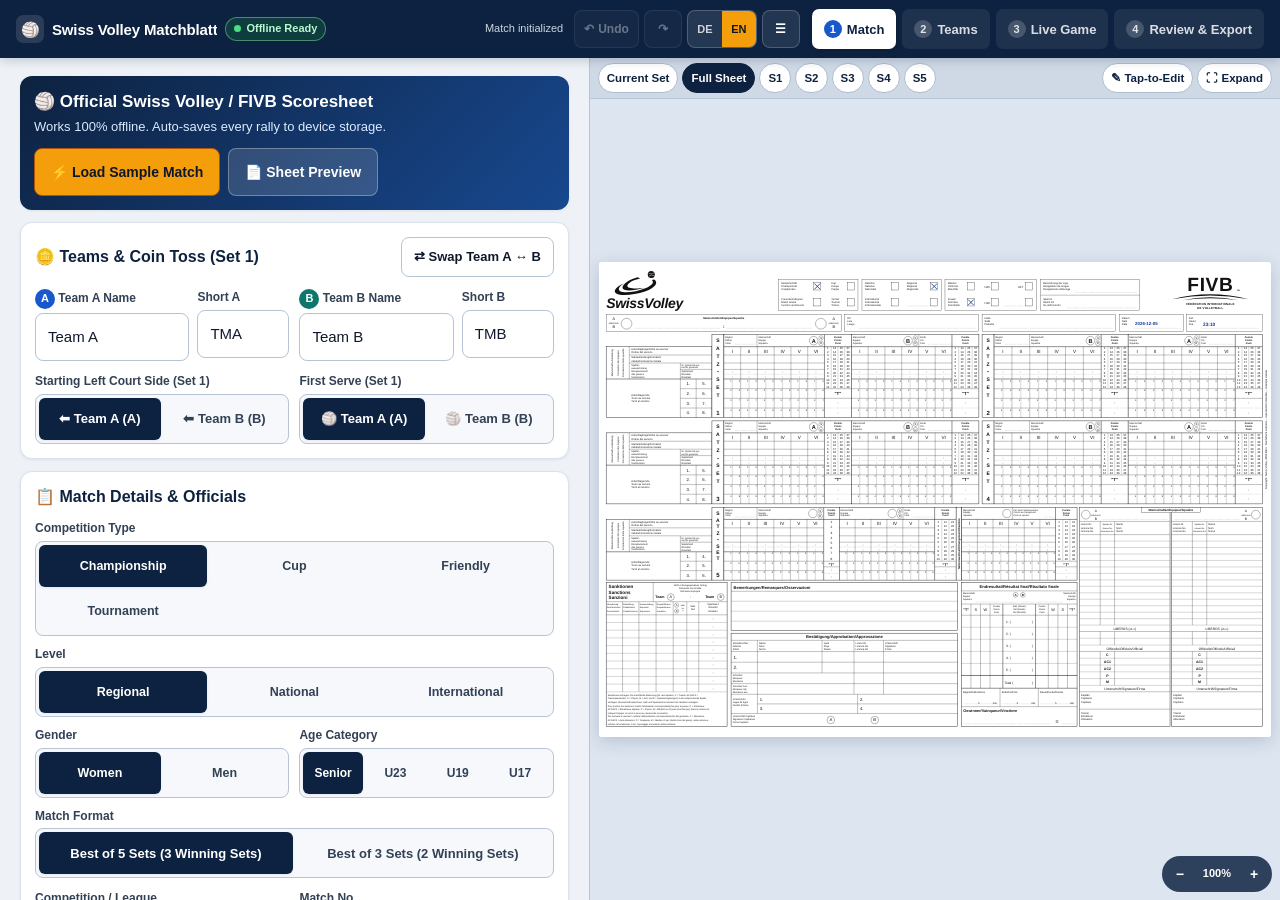
==== commit c6e4dffc: "Add screen wake lock, optional set start/end time UI, and crisp vector zoom & SVG export" ====
--- a/matchblatt-standalone.html
+++ b/matchblatt-standalone.html
@@ -839,6 +839,67 @@
   color: #0f172a;
 }
 
+.mb-pill-btn.awake-active {
+  background: #dcfce7;
+  border-color: #16a34a;
+  color: #14532d;
+}
+
+.mb-menu-badge {
+  margin-left: auto;
+  font-size: 11px;
+  font-weight: 800;
+  padding: 2px 8px;
+  border-radius: var(--radius-pill);
+  background: var(--bg-subtle);
+  color: var(--text-muted);
+  border: 1px solid var(--border-strong);
+}
+
+.mb-menu-badge.is-on {
+  background: #dcfce7;
+  border-color: #16a34a;
+  color: #14532d;
+}
+
+.mb-set-time-bar {
+  display: flex;
+  align-items: center;
+  justify-content: space-between;
+  gap: 8px 12px;
+  flex-wrap: wrap;
+  background: var(--bg-surface);
+  border: 1px solid var(--border-light);
+  border-radius: var(--radius-md);
+  padding: 10px 12px;
+  margin: 12px 0;
+  box-shadow: var(--shadow-sm);
+}
+
+.mb-set-time-controls {
+  display: flex;
+  align-items: center;
+  gap: 6px;
+  flex-wrap: wrap;
+}
+
+.mb-time-chip {
+  min-height: 38px;
+  padding: 4px 10px;
+  border-radius: var(--radius-sm);
+  border: 1px solid var(--border-strong);
+  background: var(--bg-subtle);
+  color: var(--court-navy);
+  font-size: 12px;
+  font-weight: 700;
+  white-space: nowrap;
+}
+
+.mb-time-chip:hover {
+  background: var(--volley-blue-soft);
+  border-color: var(--volley-blue);
+}
+
 .mb-sheet-stage {
   flex: 1 1 0%;
   min-height: 0;
@@ -865,8 +926,6 @@
   display: flex;
   align-items: center;
   justify-content: center;
-  transform-origin: center center;
-  will-change: transform;
 }
 
 .mb-sheet-mount {
@@ -1761,9 +1820,9 @@
   gap: 8px;
 }
 
-@media (min-width: 560px) {
+@media (min-width: 680px) and (max-width: 699px), (min-width: 1280px) {
   .mb-export-grid {
-    grid-template-columns: repeat(3, 1fr);
+    grid-template-columns: repeat(4, 1fr);
   }
 }
 
@@ -1934,6 +1993,12 @@
       'action.clearReset': 'Clear & Reset Match',
       'action.previewSheet': 'Sheet Preview',
       'action.hideSheet': 'Hide Sheet',
+      'app.keepAwake': 'Keep Screen On',
+      'app.keepAwakeShort': 'Screen On',
+      'app.keepAwakeOn': 'ON',
+      'app.keepAwakeOff': 'OFF',
+      'app.keepAwakeToastOn': 'Screen will stay awake during match.',
+      'app.keepAwakeToastOff': 'Screen auto-lock allowed.',
       'sheet.currentSet': 'Current Set',
       'sheet.fullSheet': 'Full Sheet',
       'sheet.tapEdit': 'Tap-to-Edit',
@@ -1964,11 +2029,20 @@
       'lineup.autoFill': 'Auto-Fill First 6',
       'lineup.clear': 'Clear 6',
       'lineup.startSet': 'Confirm Lineups & Start Set {set}',
+      'lineup.setStartTime': 'Set {set} Start Time (optional)',
+      'lineup.useNow': 'Now',
+      'lineup.useGameStart': 'Game Start ({time})',
+      'lineup.clearTime': 'Clear',
       'live.serve': 'SERVE',
       'live.sub': 'Sub',
       'live.cards': 'Cards / IR',
       'live.libero': 'Libero',
       'live.endSetBtn': 'Confirm End of Set {set} ({score})',
+      'live.finishSetModalTitle': 'Confirm End of Set {set}',
+      'live.setEndTimeLabel': 'End Time (optional)',
+      'live.setStartTimeLabel': 'Start Time (optional)',
+      'live.setDurationPreview': 'Set Duration: {min} min',
+      'live.confirmFinishSetBtn': 'Confirm End of Set {set}',
       'live.switched8': '8 Points Reached — Court Sides Swapped Automatically!',
       'live.shortcuts': 'Shortcuts: [A / ←] Score Left • [L / →] Score Right • [Ctrl/Cmd+Z] Undo • [Ctrl/Cmd+Shift+Z] Redo',
       'review.manualTitle': 'Manual Report Adjustments & Remarks',
@@ -2241,6 +2315,9 @@
       'export.sharePDF': 'Share PDF',
       'export.downloadPNG': 'Download PNG (High-Res)',
       'export.sharePNG': 'Share PNG',
+      'export.downloadSVG': 'Download SVG (Vector)',
+      'export.openSVG': 'Open Vector SVG',
+      'export.shareSVG': 'Share SVG',
       'export.exportJSON': 'Export JSON Backup',
       'export.importJSON': 'Import JSON Backup',
       'export.importSuccess': 'Match backup imported successfully.',
@@ -2314,6 +2391,12 @@
       'action.clearReset': 'Spiel löschen & zurücksetzen',
       'action.previewSheet': 'Matchblatt zeigen',
       'action.hideSheet': 'Blatt ausblenden',
+      'app.keepAwake': 'Bildschirm wach halten',
+      'app.keepAwakeShort': 'Wach',
+      'app.keepAwakeOn': 'EIN',
+      'app.keepAwakeOff': 'AUS',
+      'app.keepAwakeToastOn': 'Bildschirm bleibt während des Spiels eingeschaltet.',
+      'app.keepAwakeToastOff': 'Automatische Bildschirmsperre erlaubt.',
       'sheet.currentSet': 'Aktueller Satz',
       'sheet.fullSheet': 'Ganzes Blatt',
       'sheet.tapEdit': 'Zellen bearbeiten',
@@ -2344,11 +2427,20 @@
       'lineup.autoFill': 'Erste 6 füllen',
       'lineup.clear': 'Leeren',
       'lineup.startSet': 'Aufstellung bestätigen & Satz {set} starten',
+      'lineup.setStartTime': 'Startzeit Satz {set} (optional)',
+      'lineup.useNow': 'Jetzt',
+      'lineup.useGameStart': 'Spielbeginn ({time})',
+      'lineup.clearTime': 'Leeren',
       'live.serve': 'AUFSCHLAG',
       'live.sub': 'Wechsel',
       'live.cards': 'Karten / UA',
       'live.libero': 'Libero',
       'live.endSetBtn': 'Satz {set} beenden ({score}) → Weiter',
+      'live.finishSetModalTitle': 'Satz {set} abschliessen',
+      'live.setEndTimeLabel': 'Endzeit (optional)',
+      'live.setStartTimeLabel': 'Startzeit (optional)',
+      'live.setDurationPreview': 'Satzdauer: {min} Min.',
+      'live.confirmFinishSetBtn': 'Satz {set} bestätigen',
       'live.switched8': '8 Punkte erreicht — Automatischer Seitenwechsel ausgeführt!',
       'live.shortcuts': 'Tasten: [A / ←] Punkt Links • [L / →] Punkt Rechts • [Cmd/Ctrl+Z] Zurück • [Cmd/Ctrl+Shift+Z] Vor',
       'review.manualTitle': 'Manuelle Korrekturen & Bemerkungen',
@@ -2621,6 +2713,9 @@
       'export.sharePDF': 'PDF teilen',
       'export.downloadPNG': 'PNG herunterladen (HD)',
       'export.sharePNG': 'PNG teilen',
+      'export.downloadSVG': 'SVG herunterladen (Vektor)',
+      'export.openSVG': 'Vektor-SVG öffnen',
+      'export.shareSVG': 'SVG teilen',
       'export.exportJSON': 'JSON-Backup speichern',
       'export.importJSON': 'JSON-Backup laden',
       'export.importSuccess': 'Spiel-Backup erfolgreich geladen.',
@@ -4417,7 +4512,12 @@
         var rcv = oppTeam(srv);
         csSet.servingTeam = srv;
         csSet.status = 'live';
-        csSet.startTime = action.startTime || csSet.startTime || formatNowHHMM();
+        if (action.startTime !== undefined) {
+          csSet.startTime = action.startTime === null ? '' : String(action.startTime).trim();
+        } else if (!csSet.startTime) {
+          var scheduledStart = csIdx === 0 && state.meta && state.meta.time ? String(state.meta.time).trim() : '';
+          csSet.startTime = scheduledStart || formatNowHHMM();
+        }
         state.phase = 'live';
 
         // Reset court & initialize Position I service turns: ✓ for server, X for receiver
@@ -4525,12 +4625,19 @@
           }
         }
 
-        fSet.endTime = action.endTime || fSet.endTime || formatNowHHMM();
-        if (action.durationMin != null) {
-          fSet.durationMin = Number(action.durationMin);
+        if (action.startTime !== undefined) {
+          fSet.startTime = action.startTime === null ? '' : String(action.startTime).trim();
+        }
+        if (action.endTime !== undefined) {
+          fSet.endTime = action.endTime === null ? '' : String(action.endTime).trim();
+        } else if (!fSet.endTime) {
+          fSet.endTime = formatNowHHMM();
+        }
+        if (action.durationMin !== undefined) {
+          fSet.durationMin = action.durationMin === null ? null : Number(action.durationMin);
         } else {
           var computedDur = computeDurationMinutes(fSet.startTime, fSet.endTime);
-          fSet.durationMin = computedDur !== null ? computedDur : 0;
+          fSet.durationMin = computedDur !== null ? computedDur : null;
         }
         fSet.winner = winner;
         fSet.status = 'finished';
@@ -4837,13 +4944,12 @@
         if (!utSet) {
           return { doc: doc, warnings: [], error: 'Invalid setIndex' };
         }
-        if (action.startTime !== undefined) utSet.startTime = String(action.startTime);
-        if (action.endTime !== undefined) utSet.endTime = String(action.endTime);
+        if (action.startTime !== undefined) utSet.startTime = action.startTime === null ? '' : String(action.startTime).trim();
+        if (action.endTime !== undefined) utSet.endTime = action.endTime === null ? '' : String(action.endTime).trim();
         if (action.durationMin !== undefined) {
           utSet.durationMin = action.durationMin === null ? null : Number(action.durationMin);
         } else {
-          var recomputed = computeDurationMinutes(utSet.startTime, utSet.endTime);
-          if (recomputed !== null) utSet.durationMin = recomputed;
+          utSet.durationMin = computeDurationMinutes(utSet.startTime, utSet.endTime);
         }
         state.highlights.push({ section: 'set', setIndex: utIdx, field: 'times' });
         state.lastActionLabel = tr('actions.setTimesUpdated', lang, { set: utSet.number });
@@ -8219,8 +8325,10 @@
 (function (root) {
   'use strict';
 
-  var DEFAULT_CANVAS_WIDTH = 3368;   // 1684 * 2 (High-DPI 2x A4 Landscape)
-  var DEFAULT_CANVAS_HEIGHT = 2380;  // 1190 * 2 (High-DPI 2x A4 Landscape)
+  var DEFAULT_CANVAS_WIDTH = 4210;   // 1684 * 2.5 (Ultra-HD 2.5x ~360 DPI A4 Landscape; 12.5MP < iOS Safari 16.77MP limit)
+  var DEFAULT_CANVAS_HEIGHT = 2975;  // 1190 * 2.5 (Ultra-HD 2.5x ~360 DPI A4 Landscape)
+  var FALLBACK_CANVAS_WIDTH = 3368;  // 1684 * 2
+  var FALLBACK_CANVAS_HEIGHT = 2380; // 1190 * 2
   var A4_LANDSCAPE_WIDTH_PT = 841.89;
   var A4_LANDSCAPE_HEIGHT_PT = 595.28;
   var PDF_MARGIN_PT = 12;
@@ -8548,6 +8656,15 @@
       canvas.width = width;
       canvas.height = height;
       var ctx = canvas.getContext('2d');
+      if (!ctx && (width > FALLBACK_CANVAS_WIDTH || height > FALLBACK_CANVAS_HEIGHT)) {
+        width = FALLBACK_CANVAS_WIDTH;
+        height = FALLBACK_CANVAS_HEIGHT;
+        normalizedSvg = normalizeSVGForCanvas(rawSvg, width, height);
+        canvas = docObj.createElement('canvas');
+        canvas.width = width;
+        canvas.height = height;
+        ctx = canvas.getContext('2d');
+      }
       if (!ctx) {
         reject(new Error('Failed to acquire 2D rendering context on export canvas.'));
         return;
@@ -8696,7 +8813,7 @@
       return true;
     }
     try {
-      var ext = mimeType === 'image/png' ? 'png' : 'pdf';
+      var ext = mimeType === 'image/png' ? 'png' : mimeType === 'image/svg+xml' ? 'svg' : 'pdf';
       var probe = new File([new Uint8Array([0])], 'probe.' + ext, { type: mimeType || 'application/pdf' });
       return Boolean(navigator.canShare({ files: [probe] }));
     } catch (_) {
@@ -8760,6 +8877,60 @@
     var resolved = normalizeFileAndOptions(state, filename, options, 'png');
     var blob = await toPNGBlob(state, resolved.options);
     return shareOrDownloadBlob(blob, resolved.filename, 'image/png');
+  }
+
+  /**
+   * Builds a standalone, print-clean XML SVG string (with XML declaration and explicit viewBox/width/height)
+   * and returns an `image/svg+xml` Blob for infinite-resolution vector viewing or printing.
+   */
+  function toSVGBlob(state, options) {
+    var rawSvg = getSVGString(state, options);
+    var normalized = normalizeSVGForCanvas(rawSvg, 1684, 1190);
+    var xmlHeader = /^<\?xml\b/i.test(normalized) ? '' : '<?xml version="1.0" encoding="UTF-8"?>\n';
+    return new Blob([xmlHeader + normalized], { type: 'image/svg+xml;charset=utf-8' });
+  }
+
+  /**
+   * Downloads the rendered Matchblatt directly as a pure vector `.svg` file.
+   */
+  function downloadSVG(state, filename, options) {
+    var resolved = normalizeFileAndOptions(state, filename, options, 'svg');
+    var blob = toSVGBlob(state, resolved.options);
+    triggerBlobDownload(blob, resolved.filename);
+  }
+
+  /**
+   * Shares the pure vector `.svg` file via native Share Sheet, or falls back to downloadSVG.
+   */
+  async function shareSVG(state, filename, options) {
+    var resolved = normalizeFileAndOptions(state, filename, options, 'svg');
+    var blob = toSVGBlob(state, resolved.options);
+    return shareOrDownloadBlob(blob, resolved.filename, 'image/svg+xml');
+  }
+
+  /**
+   * Opens the standalone vector Matchblatt SVG in a new browser tab for native mobile pinch-to-zoom & printing.
+   * Falls back to downloadSVG if popup blocking prevents opening a new tab.
+   */
+  function openSVG(state, options) {
+    var blob = toSVGBlob(state, options);
+    if (typeof window !== 'undefined' && typeof URL !== 'undefined' && typeof URL.createObjectURL === 'function') {
+      var objectUrl = URL.createObjectURL(blob);
+      var win = typeof window.open === 'function' ? window.open(objectUrl, '_blank', 'noopener') : null;
+      if (!win) {
+        triggerBlobDownload(blob, buildDefaultFilename(state, 'svg'));
+      }
+      var revokeTimer = setTimeout(function () {
+        try {
+          URL.revokeObjectURL(objectUrl);
+        } catch (_) {}
+      }, 60000);
+      if (revokeTimer && typeof revokeTimer.unref === 'function') {
+        revokeTimer.unref();
+      }
+      return true;
+    }
+    return false;
   }
 
   /**
@@ -9179,6 +9350,10 @@
     toPNGBlob: toPNGBlob,
     downloadPNG: downloadPNG,
     sharePNG: sharePNG,
+    toSVGBlob: toSVGBlob,
+    downloadSVG: downloadSVG,
+    shareSVG: shareSVG,
+    openSVG: openSVG,
     buildPDFBytesFromJPEG: buildPDFBytesFromJPEG,
     toPDFBlob: toPDFBlob,
     downloadPDF: downloadPDF,
@@ -9207,6 +9382,10 @@
       toPNGBlob: toPNGBlob,
       downloadPNG: downloadPNG,
       sharePNG: sharePNG,
+      toSVGBlob: toSVGBlob,
+      downloadSVG: downloadSVG,
+      shareSVG: shareSVG,
+      openSVG: openSVG,
       buildPDFBytesFromJPEG: buildPDFBytesFromJPEG,
       toPDFBlob: toPDFBlob,
       downloadPDF: downloadPDF,
@@ -9247,6 +9426,12 @@
       'action.clearReset': 'Clear & Reset Match',
       'action.previewSheet': 'Sheet Preview',
       'action.hideSheet': 'Hide Sheet',
+      'app.keepAwake': 'Keep Screen On',
+      'app.keepAwakeShort': 'Screen On',
+      'app.keepAwakeOn': 'ON',
+      'app.keepAwakeOff': 'OFF',
+      'app.keepAwakeToastOn': 'Screen will stay awake during match.',
+      'app.keepAwakeToastOff': 'Screen auto-lock allowed.',
       'sheet.currentSet': 'Current Set',
       'sheet.fullSheet': 'Full Sheet',
       'sheet.tapEdit': 'Tap-to-Edit',
@@ -9317,6 +9502,10 @@
       'lineup.autoFill': 'Auto-Fill First 6',
       'lineup.clear': 'Clear 6',
       'lineup.startSet': 'Confirm Lineups & Start Set {set}',
+      'lineup.setStartTime': 'Set {set} Start Time (optional)',
+      'lineup.useNow': 'Now',
+      'lineup.useGameStart': 'Game Start ({time})',
+      'lineup.clearTime': 'Clear',
       'live.serve': 'SERVE',
       'live.sub': 'Sub',
       'live.timeout': 'Timeout',
@@ -9324,6 +9513,11 @@
       'live.swapSides': 'Swap Sides',
       'live.libero': 'Libero',
       'live.endSetBtn': 'Confirm End of Set {set} ({score})',
+      'live.finishSetModalTitle': 'Confirm End of Set {set}',
+      'live.setEndTimeLabel': 'End Time (optional)',
+      'live.setStartTimeLabel': 'Start Time (optional)',
+      'live.setDurationPreview': 'Set Duration: {min} min',
+      'live.confirmFinishSetBtn': 'Confirm End of Set {set}',
       'live.switched8': '8 Points Reached — Court Sides Swapped Automatically!',
       'live.shortcuts': 'Shortcuts: [A / ←] Score Left • [L / →] Score Right • [Ctrl/Cmd+Z] Undo • [Ctrl/Cmd+Shift+Z] Redo',
       'review.summaryTitle': 'Match Result & Set Totals',
@@ -9338,6 +9532,9 @@
       'export.sharePDF': 'Share PDF',
       'export.downloadPNG': 'Download PNG',
       'export.sharePNG': 'Share PNG',
+      'export.downloadSVG': 'Download SVG (Vector)',
+      'export.openSVG': 'Open Vector SVG',
+      'export.shareSVG': 'Share SVG',
       'export.exportJSON': 'Export JSON',
       'export.importJSON': 'Import JSON',
     },
@@ -9355,6 +9552,12 @@
       'action.clearReset': 'Spiel löschen & zurücksetzen',
       'action.previewSheet': 'Matchblatt zeigen',
       'action.hideSheet': 'Blatt ausblenden',
+      'app.keepAwake': 'Bildschirm wach halten',
+      'app.keepAwakeShort': 'Wach',
+      'app.keepAwakeOn': 'EIN',
+      'app.keepAwakeOff': 'AUS',
+      'app.keepAwakeToastOn': 'Bildschirm bleibt während des Spiels eingeschaltet.',
+      'app.keepAwakeToastOff': 'Automatische Bildschirmsperre erlaubt.',
       'sheet.currentSet': 'Aktueller Satz',
       'sheet.fullSheet': 'Ganzes Blatt',
       'sheet.tapEdit': 'Zellen bearbeiten',
@@ -9425,6 +9628,10 @@
       'lineup.autoFill': 'Erste 6 füllen',
       'lineup.clear': 'Leeren',
       'lineup.startSet': 'Aufstellung bestätigen & Satz {set} starten',
+      'lineup.setStartTime': 'Startzeit Satz {set} (optional)',
+      'lineup.useNow': 'Jetzt',
+      'lineup.useGameStart': 'Spielbeginn ({time})',
+      'lineup.clearTime': 'Leeren',
       'live.serve': 'AUFSCHLAG',
       'live.sub': 'Wechsel',
       'live.timeout': 'Time-out',
@@ -9432,6 +9639,11 @@
       'live.swapSides': 'Seitenwechsel',
       'live.libero': 'Libero',
       'live.endSetBtn': 'Satz {set} beenden ({score}) → Weiter',
+      'live.finishSetModalTitle': 'Satz {set} abschliessen',
+      'live.setEndTimeLabel': 'Endzeit (optional)',
+      'live.setStartTimeLabel': 'Startzeit (optional)',
+      'live.setDurationPreview': 'Satzdauer: {min} Min.',
+      'live.confirmFinishSetBtn': 'Satz {set} bestätigen',
       'live.switched8': '8 Punkte erreicht — Automatischer Seitenwechsel ausgeführt!',
       'live.shortcuts': 'Tasten: [A / ←] Punkt Links • [L / →] Punkt Rechts • [Cmd/Ctrl+Z] Zurück • [Cmd/Ctrl+Shift+Z] Vor',
       'review.summaryTitle': 'Spielresultat & Satzübersicht',
@@ -9446,6 +9658,9 @@
       'export.sharePDF': 'PDF teilen',
       'export.downloadPNG': 'PNG herunterladen',
       'export.sharePNG': 'PNG teilen',
+      'export.downloadSVG': 'SVG herunterladen (Vektor)',
+      'export.openSVG': 'Vektor-SVG öffnen',
+      'export.shareSVG': 'SVG teilen',
       'export.exportJSON': 'JSON Backup',
       'export.importJSON': 'JSON laden',
     },
@@ -9478,6 +9693,44 @@
   function interpolate(str, params) {
     if (!params) return str;
     return String(str).replace(/\{(\w+)\}/g, (_, k) => (params[k] !== undefined ? String(params[k]) : `{${k}}`));
+  }
+
+  function formatCurrentHHMM() {
+    const d = new Date();
+    return `${String(d.getHours()).padStart(2, '0')}:${String(d.getMinutes()).padStart(2, '0')}`;
+  }
+
+  function calcDurationMin(startStr, endStr) {
+    if (!startStr || !endStr) return null;
+    const m1 = /^(\d{1,2}):(\d{2})$/.exec(String(startStr).trim());
+    const m2 = /^(\d{1,2}):(\d{2})$/.exec(String(endStr).trim());
+    if (!m1 || !m2) return null;
+    const t1 = parseInt(m1[1], 10) * 60 + parseInt(m1[2], 10);
+    const t2 = parseInt(m2[1], 10) * 60 + parseInt(m2[2], 10);
+    if (Number.isNaN(t1) || Number.isNaN(t2)) return null;
+    let diff = t2 - t1;
+    if (diff < 0) diff += 24 * 60;
+    return diff;
+  }
+
+  const KEEP_AWAKE_KEY = 'matchblatt_keep_awake_v1';
+
+  function loadKeepAwakePref() {
+    try {
+      if (typeof localStorage !== 'undefined' && localStorage) {
+        const raw = localStorage.getItem(KEEP_AWAKE_KEY);
+        if (raw === '0' || raw === 'false') return false;
+      }
+    } catch (_) {}
+    return true; // Enabled by default so phone screen does not turn off during rallies
+  }
+
+  function saveKeepAwakePref(enabled) {
+    try {
+      if (typeof localStorage !== 'undefined' && localStorage) {
+        localStorage.setItem(KEEP_AWAKE_KEY, enabled ? '1' : '0');
+      }
+    } catch (_) {}
   }
 
   function initApp() {
@@ -9525,16 +9778,150 @@
       sheetViewMode: doc.state.phase === 'live' || doc.state.phase === 'lineup' ? 'set' : 'full',
       sheetSetIndex: doc.state.currentSetIndex || 0,
       manualEditMode: false,
+      keepAwake: loadKeepAwakePref(),
       zoom: 1,
-      panX: 0,
-      panY: 0,
+      camDX: 0,
+      camDY: 0,
+      suppressNextSheetClick: false,
       isOnline: navigator.onLine !== false,
       lineupDrafts: {}, // key `${setIndex}_A` -> [6 strings]
+      startTimeDrafts: {}, // key `${setIndex}` -> string ('HH:MM' or '')
       lineupCursor: { A: 0, B: 0 },
       dismissedSwitch8Set: -1,
       timeoutTimer: null, // { team, remaining, intervalId }
       modal: null, // { type, ...payload }
     };
+
+    // ========================================================================
+    // Screen Wake Lock Controller (keeps phone display awake during rallies)
+    // ========================================================================
+    let wakeSentinel = null;
+    let wakeRequestInFlight = false;
+    let fallbackWakeVideo = null;
+
+    function stopFallbackWakeVideo() {
+      if (!fallbackWakeVideo) return;
+      try {
+        fallbackWakeVideo.pause();
+        if (fallbackWakeVideo.srcObject && fallbackWakeVideo.srcObject.getTracks) {
+          fallbackWakeVideo.srcObject.getTracks().forEach((t) => t.stop());
+        }
+        fallbackWakeVideo.srcObject = null;
+        if (fallbackWakeVideo.parentNode) {
+          fallbackWakeVideo.parentNode.removeChild(fallbackWakeVideo);
+        }
+      } catch (_) {}
+      fallbackWakeVideo = null;
+    }
+
+    function startFallbackWakeVideo() {
+      if (fallbackWakeVideo || typeof document === 'undefined') return;
+      try {
+        const c = document.createElement('canvas');
+        c.width = 2;
+        c.height = 2;
+        const cctx = c.getContext('2d');
+        if (cctx) cctx.fillRect(0, 0, 2, 2);
+        if (typeof c.captureStream !== 'function') return;
+        const v = document.createElement('video');
+        v.muted = true;
+        v.playsInline = true;
+        v.setAttribute('playsinline', '');
+        v.setAttribute('muted', '');
+        v.style.cssText = 'position:fixed;width:1px;height:1px;opacity:0.001;pointer-events:none;left:-10px;top:-10px;';
+        v.srcObject = c.captureStream(1);
+        if (document.body) document.body.appendChild(v);
+        const p = v.play();
+        if (p && typeof p.catch === 'function') {
+          p.catch(() => {
+            stopFallbackWakeVideo();
+          });
+        }
+        fallbackWakeVideo = v;
+      } catch (_) {
+        stopFallbackWakeVideo();
+      }
+    }
+
+    async function syncWakeLock() {
+      const hasNativeWakeLock = Boolean(
+        typeof navigator !== 'undefined' &&
+        navigator.wakeLock &&
+        typeof navigator.wakeLock.request === 'function'
+      );
+
+      if (!ui.keepAwake) {
+        stopFallbackWakeVideo();
+        if (wakeSentinel) {
+          const s = wakeSentinel;
+          wakeSentinel = null;
+          try {
+            await s.release();
+          } catch (_) {}
+        }
+        return;
+      }
+
+      if (typeof document !== 'undefined' && document.visibilityState === 'hidden') {
+        return;
+      }
+
+      if (hasNativeWakeLock) {
+        if ((wakeSentinel && !wakeSentinel.released) || wakeRequestInFlight) return;
+        wakeRequestInFlight = true;
+        try {
+          const sentinel = await navigator.wakeLock.request('screen');
+          if (!ui.keepAwake) {
+            try {
+              await sentinel.release();
+            } catch (_) {}
+          } else {
+            wakeSentinel = sentinel;
+            sentinel.addEventListener('release', () => {
+              if (wakeSentinel === sentinel) {
+                wakeSentinel = null;
+              }
+            });
+          }
+        } catch (_) {
+          // Will automatically retry on next pointerdown / keydown / visibilitychange
+        } finally {
+          wakeRequestInFlight = false;
+        }
+      } else {
+        startFallbackWakeVideo();
+      }
+    }
+
+    window.__mbWakeLockStatus = () => ({
+      keepAwake: ui.keepAwake,
+      active: Boolean((wakeSentinel && !wakeSentinel.released) || fallbackWakeVideo),
+      supported: Boolean(navigator.wakeLock && typeof navigator.wakeLock.request === 'function'),
+    });
+
+    syncWakeLock();
+    document.addEventListener('visibilitychange', () => {
+      if (document.visibilityState === 'visible' && ui.keepAwake) {
+        syncWakeLock();
+      }
+    });
+    window.addEventListener('focus', () => {
+      if (ui.keepAwake) syncWakeLock();
+    });
+    window.addEventListener(
+      'pointerdown',
+      () => {
+        if (ui.keepAwake && (!wakeSentinel || wakeSentinel.released)) syncWakeLock();
+      },
+      { passive: true }
+    );
+    window.addEventListener(
+      'keydown',
+      () => {
+        if (ui.keepAwake && (!wakeSentinel || wakeSentinel.released)) syncWakeLock();
+      },
+      { passive: true }
+    );
 
     function tr(key, params = {}) {
       const lang = (doc.state && doc.state.lang) || 'de';
@@ -9609,21 +9996,193 @@
       }, 3200);
     }
 
+    let cachedStageBox = { width: 0, height: 0 };
+    let currentRenderMetrics = null;
+
+    function getSheetSVGEl() {
+      return sheetController && typeof sheetController.getSVGElement === 'function'
+        ? sheetController.getSVGElement()
+        : (sheetMountEl.querySelector ? sheetMountEl.querySelector('svg') : null);
+    }
+
+    function getBaseViewBox() {
+      if (typeof SheetRenderer.getViewBox === 'function') {
+        const vb = SheetRenderer.getViewBox(ui.sheetViewMode, ui.sheetSetIndex, doc.state);
+        const candW = vb && (vb.w || vb.width);
+        const candH = vb && (vb.h || vb.height);
+        if (candW > 0 && candH > 0) {
+          return { x: vb.x || 0, y: vb.y || 0, w: candW, h: candH };
+        }
+      }
+      return { x: 0, y: 0, w: 1684, h: 1190 };
+    }
+
+    // Pure vector pan & zoom via SVG viewBox — zero CSS transform bitmap blur at up to 800% zoom!
+    function applyCameraToSVG() {
+      const svgEl = getSheetSVGEl();
+      if (!svgEl) return;
+
+      const baseVB = getBaseViewBox();
+      const vbW = baseVB.w;
+      const vbH = baseVB.h;
+
+      if (sheetTransformEl) {
+        sheetTransformEl.style.transform = 'none';
+      }
+
+      const stW = cachedStageBox.width;
+      const stH = cachedStageBox.height;
+      if (stW > 24 && stH > 24) {
+        const zoom = Math.min(8, Math.max(1, ui.zoom || 1));
+        ui.zoom = zoom;
+        const isZoomed = zoom > 1.001;
+        const pad = isZoomed ? 4 : (stW < 500 ? 12 : 18);
+        const availW = Math.max(20, stW - pad);
+        const availH = Math.max(20, stH - pad);
+        const fitScale = Math.min(availW / vbW, availH / vbH);
+
+        if (!isZoomed) {
+          ui.camDX = 0;
+          ui.camDY = 0;
+          const cssW = Math.max(1, Math.floor(vbW * fitScale));
+          const cssH = Math.max(1, Math.floor(vbH * fitScale));
+          svgEl.style.aspectRatio = `${vbW} / ${vbH}`;
+          svgEl.style.width = `${cssW}px`;
+          svgEl.style.height = `${cssH}px`;
+          svgEl.setAttribute('viewBox', `${baseVB.x} ${baseVB.y} ${vbW} ${vbH}`);
+          currentRenderMetrics = {
+            baseVB,
+            availW,
+            availH,
+            fitScale,
+            pxPerUnit: fitScale,
+            cssW,
+            cssH,
+            visX: baseVB.x,
+            visY: baseVB.y,
+            visW: vbW,
+            visH: vbH,
+          };
+        } else {
+          const pxPerUnit = fitScale * zoom;
+          const cssW = Math.max(1, Math.min(Math.floor(availW), Math.round(vbW * pxPerUnit)));
+          const cssH = Math.max(1, Math.min(Math.floor(availH), Math.round(vbH * pxPerUnit)));
+          const visW = Math.min(vbW, cssW / pxPerUnit);
+          const visH = Math.min(vbH, cssH / pxPerUnit);
+
+          const maxDX = Math.max(0, (vbW - visW) / 2);
+          const maxDY = Math.max(0, (vbH - visH) / 2);
+          ui.camDX = Math.max(-maxDX, Math.min(maxDX, ui.camDX || 0));
+          ui.camDY = Math.max(-maxDY, Math.min(maxDY, ui.camDY || 0));
+
+          const cx = baseVB.x + vbW / 2 + ui.camDX;
+          const cy = baseVB.y + vbH / 2 + ui.camDY;
+          const visX = cx - visW / 2;
+          const visY = cy - visH / 2;
+
+          svgEl.style.aspectRatio = `${cssW} / ${cssH}`;
+          svgEl.style.width = `${cssW}px`;
+          svgEl.style.height = `${cssH}px`;
+          svgEl.setAttribute(
+            'viewBox',
+            `${visX.toFixed(2)} ${visY.toFixed(2)} ${visW.toFixed(2)} ${visH.toFixed(2)}`
+          );
+          currentRenderMetrics = {
+            baseVB,
+            availW,
+            availH,
+            fitScale,
+            pxPerUnit,
+            cssW,
+            cssH,
+            visX,
+            visY,
+            visW,
+            visH,
+          };
+        }
+      } else {
+        svgEl.style.aspectRatio = `${vbW} / ${vbH}`;
+        svgEl.style.width = 'auto';
+        svgEl.style.height = 'auto';
+        svgEl.setAttribute('viewBox', `${baseVB.x} ${baseVB.y} ${vbW} ${vbH}`);
+      }
+
+      if (zoomPctEl) {
+        zoomPctEl.textContent = `${Math.round((ui.zoom || 1) * 100)}%`;
+      }
+    }
+
     function applyPanZoom() {
-      sheetTransformEl.style.transform = `translate(${ui.panX}px, ${ui.panY}px) scale(${ui.zoom})`;
-      if (zoomPctEl) {
-        zoomPctEl.textContent = `${Math.round(ui.zoom * 100)}%`;
-      }
+      if (cachedStageBox.width <= 24 || cachedStageBox.height <= 24) {
+        fitSheetSVG();
+        return;
+      }
+      applyCameraToSVG();
     }
 
     function resetPanZoom() {
       ui.zoom = 1;
-      ui.panX = 0;
-      ui.panY = 0;
+      ui.camDX = 0;
+      ui.camDY = 0;
       applyPanZoom();
     }
 
+    function zoomAtPoint(nextZoomRaw, clientX, clientY) {
+      const nextZoom = Math.min(8, Math.max(1, nextZoomRaw));
+      const m = currentRenderMetrics;
+      const svgEl = getSheetSVGEl();
+      if (!m || !svgEl || clientX == null || clientY == null) {
+        ui.zoom = nextZoom;
+        if (nextZoom <= 1.001) {
+          ui.camDX = 0;
+          ui.camDY = 0;
+        }
+        applyPanZoom();
+        return;
+      }
+
+      const r = svgEl.getBoundingClientRect();
+      if (r.width > 4 && r.height > 4) {
+        const u = Math.max(0, Math.min(1, (clientX - r.left) / r.width));
+        const v = Math.max(0, Math.min(1, (clientY - r.top) / r.height));
+        const svgPtX = m.visX + u * m.visW;
+        const svgPtY = m.visY + v * m.visH;
+
+        ui.zoom = nextZoom;
+        if (nextZoom <= 1.001) {
+          ui.camDX = 0;
+          ui.camDY = 0;
+        } else {
+          const stR = sheetStageEl.getBoundingClientRect();
+          const availW = Math.max(20, stR.width - 4);
+          const availH = Math.max(20, stR.height - 4);
+          const fitScale = Math.min(availW / m.baseVB.w, availH / m.baseVB.h);
+          const newPxPerUnit = fitScale * nextZoom;
+          const newCssW = Math.max(1, Math.min(Math.floor(availW), Math.round(m.baseVB.w * newPxPerUnit)));
+          const newCssH = Math.max(1, Math.min(Math.floor(availH), Math.round(m.baseVB.h * newPxPerUnit)));
+          const newVisW = Math.min(m.baseVB.w, newCssW / newPxPerUnit);
+          const newVisH = Math.min(m.baseVB.h, newCssH / newPxPerUnit);
+          const newLeft = stR.left + (stR.width - newCssW) / 2;
+          const newTop = stR.top + (stR.height - newCssH) / 2;
+          const uNew = Math.max(0, Math.min(1, (clientX - newLeft) / newCssW));
+          const vNew = Math.max(0, Math.min(1, (clientY - newTop) / newCssH));
+          const newVisX = svgPtX - uNew * newVisW;
+          const newVisY = svgPtY - vNew * newVisH;
+          ui.camDX = (newVisX + newVisW / 2) - (m.baseVB.x + m.baseVB.w / 2);
+          ui.camDY = (newVisY + newVisH / 2) - (m.baseVB.y + m.baseVB.h / 2);
+        }
+      } else {
+        ui.zoom = nextZoom;
+      }
+      applyPanZoom();
+    }
+
     function handleSheetCellClick(cellInfo) {
+      if (ui.suppressNextSheetClick) {
+        ui.suppressNextSheetClick = false;
+        return;
+      }
       if (!ui.manualEditMode || !cellInfo || !cellInfo.cellKey) return;
       const existing = doc.state.manualOverrides && doc.state.manualOverrides[cellInfo.cellKey];
       ui.modal = {
@@ -9636,29 +10195,12 @@
     }
 
     function fitSheetSVG() {
-      const svgEl = sheetController && typeof sheetController.getSVGElement === 'function'
-        ? sheetController.getSVGElement()
-        : (sheetMountEl.querySelector ? sheetMountEl.querySelector('svg') : null);
+      const svgEl = getSheetSVGEl();
       if (!svgEl) return;
 
-      let vbW = 1684;
-      let vbH = 1190;
-      const rawVB = svgEl.getAttribute && svgEl.getAttribute('viewBox');
-      if (rawVB) {
-        const parts = rawVB.trim().split(/[\s,]+/).map(Number);
-        if (parts.length === 4 && parts[2] > 0 && parts[3] > 0) {
-          vbW = parts[2];
-          vbH = parts[3];
-        }
-      } else if (typeof SheetRenderer.getViewBox === 'function') {
-        const vb = SheetRenderer.getViewBox(ui.sheetViewMode, ui.sheetSetIndex, doc.state);
-        const candW = vb && (vb.w || vb.width);
-        const candH = vb && (vb.h || vb.height);
-        if (candW > 0 && candH > 0) {
-          vbW = candW;
-          vbH = candH;
-        }
-      }
+      const baseVB = getBaseViewBox();
+      const vbW = baseVB.w;
+      const vbH = baseVB.h;
 
       if (svgEl.setAttribute) {
         svgEl.setAttribute('preserveAspectRatio', 'xMidYMid meet');
@@ -9684,21 +10226,14 @@
       // Reset to small box before measuring stage so intrinsic SVG height never inflates flex container
       svgEl.style.width = '10px';
       svgEl.style.height = '10px';
-      svgEl.style.aspectRatio = `${vbW} / ${vbH}`;
       svgEl.style.overflow = 'hidden';
 
       const rect = sheetStageEl.getBoundingClientRect ? sheetStageEl.getBoundingClientRect() : null;
-      if (rect && rect.width > 24 && rect.height > 24) {
-        const pad = rect.width < 500 ? 14 : 18;
-        const availW = Math.max(20, rect.width - pad);
-        const availH = Math.max(20, rect.height - pad);
-        const scale = Math.min(availW / vbW, availH / vbH);
-        svgEl.style.width = `${Math.max(1, Math.floor(vbW * scale))}px`;
-        svgEl.style.height = `${Math.max(1, Math.floor(vbH * scale))}px`;
-      } else {
-        svgEl.style.width = 'auto';
-        svgEl.style.height = 'auto';
-      }
+      cachedStageBox = {
+        width: rect ? rect.width : 0,
+        height: rect ? rect.height : 0,
+      };
+      applyCameraToSVG();
     }
 
     function renderSheet() {
@@ -9863,6 +10398,11 @@
               </button>
               ${ui.menuOpen ? `
                 <div class="mb-menu-popover" role="menu">
+                  <button type="button" class="mb-menu-item" data-action="toggle-keep-awake" role="menuitemcheckbox" aria-checked="${ui.keepAwake}">
+                    <span>☀ ${esc(tr('app.keepAwake'))}</span>
+                    <span class="mb-menu-badge ${ui.keepAwake ? 'is-on' : ''}">${esc(ui.keepAwake ? tr('app.keepAwakeOn') : tr('app.keepAwakeOff'))}</span>
+                  </button>
+                  <div class="mb-menu-divider"></div>
                   <button type="button" class="mb-menu-item" data-action="load-demo">
                     ⚡ ${esc(tr('action.demo'))}
                   </button>
@@ -9871,6 +10411,9 @@
                   </button>
                   <button type="button" class="mb-menu-item" data-action="toggle-sheet-fullscreen">
                     ⛶ ${esc(tr('sheet.expand'))}
+                  </button>
+                  <button type="button" class="mb-menu-item" data-action="open-svg">
+                    🔍 ${esc(tr('export.openSVG'))}
                   </button>
                   <div class="mb-menu-divider"></div>
                   <button type="button" class="mb-menu-item" data-action="export-json">
@@ -10407,11 +10950,25 @@
       `;
     }
 
+    function getDraftStartTime(setIdx) {
+      if (Object.prototype.hasOwnProperty.call(ui.startTimeDrafts, setIdx)) {
+        return ui.startTimeDrafts[setIdx];
+      }
+      const existing = doc.state.sets[setIdx]?.startTime;
+      if (existing) return existing;
+      if (setIdx === 0 && doc.state.meta && doc.state.meta.time) {
+        return String(doc.state.meta.time).trim();
+      }
+      return formatCurrentHHMM();
+    }
+
     function renderLineupView(setIdx, currentSet) {
       const leftTeam = currentSet.leftTeam || 'A';
       const rightTeam = currentSet.rightTeam || (leftTeam === 'A' ? 'B' : 'A');
       const firstServe = currentSet.firstServe || 'A';
       const toss = doc.state.toss || {};
+      const startTimeVal = getDraftStartTime(setIdx);
+      const scheduledGameStart = (doc.state.meta && doc.state.meta.time) ? String(doc.state.meta.time).trim() : '';
 
       return `
         ${currentSet.isDeciding ? `
@@ -10453,6 +11010,26 @@
           ${renderLineupTeamBox(setIdx, rightTeam, 'RIGHT', firstServe === rightTeam)}
         </div>
 
+        <div class="mb-set-time-bar">
+          <label for="mb-lineup-start-time" class="mb-label" style="font-size:13px;color:var(--court-navy);">
+            🕐 ${esc(tr('lineup.setStartTime', { set: currentSet.number }))}
+          </label>
+          <div class="mb-set-time-controls">
+            <input type="time" class="mb-input mb-input-sm tabular" style="width:auto;min-width:122px;min-height:40px;padding:6px 10px;" id="mb-lineup-start-time" data-lineup-start-time="${setIdx}" value="${esc(startTimeVal)}">
+            <button type="button" class="mb-time-chip" data-action="lineup-time-now" data-set-index="${setIdx}">
+              ${esc(tr('lineup.useNow'))}
+            </button>
+            ${setIdx === 0 && scheduledGameStart ? `
+              <button type="button" class="mb-time-chip" data-action="lineup-time-scheduled" data-set-index="${setIdx}">
+                ${esc(tr('lineup.useGameStart', { time: scheduledGameStart }))}
+              </button>
+            ` : ''}
+            <button type="button" class="mb-time-chip" data-action="lineup-time-clear" data-set-index="${setIdx}">
+              ${esc(tr('lineup.clearTime'))}
+            </button>
+          </div>
+        </div>
+
         <button type="button" class="mb-btn mb-btn-success mb-btn-block" style="font-size:16px;min-height:54px;" data-action="confirm-start-set" data-set-index="${setIdx}">
           🏐 ${esc(tr('lineup.startSet', { set: currentSet.number }))}
         </button>
@@ -10639,7 +11216,14 @@
         })
         .join('');
 
-      const headerStrip = `<div style="display:flex;gap:4px;overflow-x:auto;margin-bottom:8px;">${setChips}</div>`;
+      const headerStrip = `
+        <div style="display:flex;align-items:center;justify-content:space-between;gap:6px;margin-bottom:8px;">
+          <div style="display:flex;gap:4px;overflow-x:auto;min-width:0;">${setChips}</div>
+          <button type="button" class="mb-pill-btn ${ui.keepAwake ? 'awake-active' : ''}" style="flex-shrink:0;" data-action="toggle-keep-awake" aria-pressed="${ui.keepAwake}" title="${esc(tr('app.keepAwake'))}">
+            ☀ ${esc(tr('app.keepAwakeShort'))}: ${esc(ui.keepAwake ? tr('app.keepAwakeOn') : tr('app.keepAwakeOff'))}
+          </button>
+        </div>
+      `;
 
       if (currentSet.status === 'live') {
         return headerStrip + renderLiveRallyCockpit(setIdx, currentSet);
@@ -10688,8 +11272,8 @@
           return `
             <div style="display:grid;grid-template-columns:64px 1fr 1fr;gap:8px;align-items:center;margin-bottom:6px;">
               <strong style="font-size:13px;">Set ${s.number}</strong>
-              <input type="text" class="mb-input mb-input-sm tabular" placeholder="Start HH:MM" data-set-time="${idx}.startTime" value="${esc(s.startTime || '')}">
-              <input type="text" class="mb-input mb-input-sm tabular" placeholder="End HH:MM" data-set-time="${idx}.endTime" value="${esc(s.endTime || '')}">
+              <input type="time" class="mb-input mb-input-sm tabular" aria-label="Set ${s.number} Start Time" data-set-time="${idx}.startTime" value="${esc(s.startTime || '')}">
+              <input type="time" class="mb-input mb-input-sm tabular" aria-label="Set ${s.number} End Time" data-set-time="${idx}.endTime" value="${esc(s.endTime || '')}">
             </div>
           `;
         })
@@ -10723,6 +11307,12 @@
             </button>
             <button type="button" class="mb-btn" data-action="share-png">
               📤 ${esc(tr('export.sharePNG'))}
+            </button>
+            <button type="button" class="mb-btn" data-action="download-svg">
+              📐 ${esc(tr('export.downloadSVG'))}
+            </button>
+            <button type="button" class="mb-btn" data-action="open-svg">
+              🔍 ${esc(tr('export.openSVG'))}
             </button>
             <button type="button" class="mb-btn" data-action="export-json">
               💾 ${esc(tr('export.exportJSON'))}
@@ -11049,6 +11639,54 @@
             <button type="button" class="mb-btn mb-btn-primary" style="flex:1;" data-action="sig-save" data-role="${esc(m.role)}">Save Signature</button>
           </div>
         `;
+      } else if (m.type === 'finishSet') {
+        const fSet = doc.state.sets[m.setIndex] || doc.state.sets[doc.state.currentSetIndex || 0] || {};
+        const leftKey = fSet.leftTeam || 'A';
+        const rightKey = fSet.rightTeam || (leftKey === 'A' ? 'B' : 'A');
+        const leftPts = fSet.points?.[leftKey] ?? 0;
+        const rightPts = fSet.points?.[rightKey] ?? 0;
+        const durPreview = calcDurationMin(m.startTime, m.endTime);
+
+        bodyHtml = `
+          <div class="mb-modal-header">
+            <h3 class="mb-modal-title">🏆 ${esc(tr('live.finishSetModalTitle', { set: fSet.number || m.setIndex + 1 }))}</h3>
+            <button type="button" class="mb-del-btn" data-action="close-modal">✕</button>
+          </div>
+
+          <div style="background:var(--court-navy-soft);border:1px solid var(--border-strong);border-radius:var(--radius-md);padding:10px 12px;margin-bottom:12px;display:flex;align-items:center;justify-content:space-between;gap:8px;font-weight:800;color:var(--court-navy);">
+            <span style="overflow:hidden;text-overflow:ellipsis;white-space:nowrap;">[${leftKey}] ${esc(teamDisplayName(leftKey))}</span>
+            <span class="tabular" style="font-size:20px;font-weight:900;flex-shrink:0;">${leftPts} : ${rightPts}</span>
+            <span style="overflow:hidden;text-overflow:ellipsis;white-space:nowrap;text-align:right;">[${rightKey}] ${esc(teamDisplayName(rightKey))}</span>
+          </div>
+
+          <div class="mb-field" style="margin-bottom:10px;">
+            <span class="mb-label">🕐 ${esc(tr('live.setEndTimeLabel'))}</span>
+            <div style="display:flex;gap:6px;align-items:center;flex-wrap:wrap;">
+              <input type="time" class="mb-input mb-input-sm tabular" style="flex:1;min-width:130px;" id="mb-finish-end-time" data-finish-time="endTime" value="${esc(m.endTime || '')}">
+              <button type="button" class="mb-time-chip" data-action="finish-time-now">${esc(tr('lineup.useNow'))}</button>
+              <button type="button" class="mb-time-chip" data-action="finish-time-clear">${esc(tr('lineup.clearTime'))}</button>
+            </div>
+          </div>
+
+          <div class="mb-field" style="margin-bottom:10px;">
+            <span class="mb-label">${esc(tr('live.setStartTimeLabel'))}</span>
+            <div style="display:flex;gap:6px;align-items:center;flex-wrap:wrap;">
+              <input type="time" class="mb-input mb-input-sm tabular" style="flex:1;min-width:130px;" id="mb-finish-start-time" data-finish-time="startTime" value="${esc(m.startTime || '')}">
+              <button type="button" class="mb-time-chip" data-action="finish-start-clear">${esc(tr('lineup.clearTime'))}</button>
+            </div>
+          </div>
+
+          <div id="mb-finish-duration-preview" class="tabular" style="font-size:13px;font-weight:700;color:var(--text-secondary);margin-bottom:14px;min-height:18px;">
+            ${durPreview !== null ? `⏱ ${esc(tr('live.setDurationPreview', { min: durPreview }))}` : ''}
+          </div>
+
+          <div style="display:flex;gap:8px;flex-wrap:wrap;">
+            <button type="button" class="mb-btn" style="flex:1;" data-action="close-modal">${esc(tr('app.cancel')) || 'Cancel'}</button>
+            <button type="button" class="mb-btn mb-btn-success" style="flex:2;" data-action="confirm-finish-set">
+              ✓ ${esc(tr('live.confirmFinishSetBtn', { set: fSet.number || m.setIndex + 1 }))}
+            </button>
+          </div>
+        `;
       } else if (m.type === 'confirmClear') {
         bodyHtml = `
           <div class="mb-modal-header">
@@ -11201,17 +11839,20 @@
     }
 
     // ========================================================================
-    // Interactive Pan & Pinch/Wheel Zoom on Matchblatt Stage
+    // Interactive Vector Pan, Pinch/Wheel Zoom & Double-Tap Zoom on Matchblatt Stage
     // ========================================================================
     (function setupSheetPanZoom() {
       const pointers = new Map();
-      let startPanX = 0;
-      let startPanY = 0;
+      let startCamDX = 0;
+      let startCamDY = 0;
       let startClientX = 0;
       let startClientY = 0;
       let initialPinchDist = 0;
       let initialZoom = 1;
       let movedSignificantly = false;
+      let lastTapTime = 0;
+      let lastTapX = 0;
+      let lastTapY = 0;
 
       sheetStageEl.addEventListener('pointerdown', (e) => {
         if (e.target.closest('.mb-sheet-zoom-hud')) return;
@@ -11221,13 +11862,13 @@
         if (pointers.size === 1) {
           startClientX = e.clientX;
           startClientY = e.clientY;
-          startPanX = ui.panX;
-          startPanY = ui.panY;
+          startCamDX = ui.camDX || 0;
+          startCamDY = ui.camDY || 0;
           sheetStageEl.classList.add('is-panning');
         } else if (pointers.size === 2) {
           const pts = Array.from(pointers.values());
           initialPinchDist = Math.hypot(pts[0].x - pts[1].x, pts[0].y - pts[1].y);
-          initialZoom = ui.zoom;
+          initialZoom = ui.zoom || 1;
         }
       });
 
@@ -11239,36 +11880,76 @@
           const dx = e.clientX - startClientX;
           const dy = e.clientY - startClientY;
           if (Math.abs(dx) > 4 || Math.abs(dy) > 4) movedSignificantly = true;
-          if (movedSignificantly) {
-            ui.panX = startPanX + dx;
-            ui.panY = startPanY + dy;
+          if (movedSignificantly && ui.zoom > 1.001) {
+            const pxPerUnit = (currentRenderMetrics && currentRenderMetrics.pxPerUnit) || 1;
+            ui.camDX = startCamDX - dx / pxPerUnit;
+            ui.camDY = startCamDY - dy / pxPerUnit;
             applyPanZoom();
           }
         } else if (pointers.size === 2 && initialPinchDist > 10) {
           movedSignificantly = true;
           const pts = Array.from(pointers.values());
           const dist = Math.hypot(pts[0].x - pts[1].x, pts[0].y - pts[1].y);
-          ui.zoom = Math.min(4, Math.max(0.6, initialZoom * (dist / initialPinchDist)));
-          applyPanZoom();
+          const midX = (pts[0].x + pts[1].x) / 2;
+          const midY = (pts[0].y + pts[1].y) / 2;
+          zoomAtPoint(initialZoom * (dist / initialPinchDist), midX, midY);
         }
       });
 
       const clearPointer = (e) => {
+        const wasSinglePointer = pointers.size === 1 && pointers.has(e.pointerId);
         pointers.delete(e.pointerId);
-        if (pointers.size === 0) {
+
+        if (pointers.size === 1) {
+          // Smoothly re-anchor single remaining finger after a 2-finger pinch ends
+          const rem = Array.from(pointers.values())[0];
+          startClientX = rem.x;
+          startClientY = rem.y;
+          startCamDX = ui.camDX || 0;
+          startCamDY = ui.camDY || 0;
+        } else if (pointers.size === 0) {
           sheetStageEl.classList.remove('is-panning');
+          if (movedSignificantly) {
+            ui.suppressNextSheetClick = true;
+            setTimeout(() => {
+              ui.suppressNextSheetClick = false;
+            }, 80);
+          } else if (wasSinglePointer && e.type === 'pointerup' && e.pointerType === 'touch' && !ui.manualEditMode) {
+            const now = Date.now();
+            if (now - lastTapTime < 300 && Math.hypot(e.clientX - lastTapX, e.clientY - lastTapY) < 28) {
+              lastTapTime = 0;
+              if (ui.zoom > 1.2) {
+                resetPanZoom();
+              } else {
+                zoomAtPoint(3, e.clientX, e.clientY);
+              }
+            } else {
+              lastTapTime = now;
+              lastTapX = e.clientX;
+              lastTapY = e.clientY;
+            }
+          }
         }
       };
       window.addEventListener('pointerup', clearPointer);
       window.addEventListener('pointercancel', clearPointer);
+
+      sheetStageEl.addEventListener('dblclick', (e) => {
+        if (e.target.closest('.mb-sheet-zoom-hud') || ui.manualEditMode) return;
+        e.preventDefault();
+        if (ui.zoom > 1.2) {
+          resetPanZoom();
+        } else {
+          zoomAtPoint(3, e.clientX, e.clientY);
+        }
+      });
 
       sheetStageEl.addEventListener(
         'wheel',
         (e) => {
           e.preventDefault();
-          const delta = e.deltaY < 0 ? 1.12 : 0.89;
-          ui.zoom = Math.min(4, Math.max(0.6, ui.zoom * delta));
-          applyPanZoom();
+          const delta = e.deltaY < 0 ? 1.16 : 0.86;
+          zoomAtPoint((ui.zoom || 1) * delta, e.clientX, e.clientY);
         },
         { passive: false }
       );
@@ -11352,7 +12033,18 @@
         return;
       }
 
-      const resStart = Engine.dispatch(resB.doc, { type: 'CONFIRM_SET_START', setIndex: setIdx, force: Boolean(force) });
+      const startTimeInput = document.getElementById('mb-lineup-start-time');
+      if (startTimeInput) {
+        ui.startTimeDrafts[setIdx] = startTimeInput.value.trim();
+      }
+      const chosenStartTime = getDraftStartTime(setIdx);
+
+      const resStart = Engine.dispatch(resB.doc, {
+        type: 'CONFIRM_SET_START',
+        setIndex: setIdx,
+        startTime: chosenStartTime,
+        force: Boolean(force),
+      });
       if (resStart.error) {
         showToast(resStart.error, 'danger');
         return;
@@ -11364,6 +12056,7 @@
       }
 
       doc = resStart.doc;
+      delete ui.startTimeDrafts[setIdx];
       Engine.saveToStorage(doc);
       ui.modal = null;
       ui.sheetViewMode = 'set';
@@ -11439,11 +12132,21 @@
           }
           break;
 
+        case 'toggle-keep-awake':
+          ui.keepAwake = !ui.keepAwake;
+          saveKeepAwakePref(ui.keepAwake);
+          syncWakeLock();
+          renderTopbar();
+          if (ui.activeTab === 'live') renderControls();
+          showToast(ui.keepAwake ? tr('app.keepAwakeToastOn') : tr('app.keepAwakeToastOff'));
+          break;
+
         case 'load-demo':
           ui.menuOpen = false;
           doc = Engine.createDemoMatch(doc.state.lang || 'de');
           Engine.saveToStorage(doc);
           ui.lineupDrafts = {};
+          ui.startTimeDrafts = {};
           ui.activeTab = 'live';
           ui.sheetViewMode = 'set';
           ui.sheetSetIndex = doc.state.currentSetIndex || 0;
@@ -11469,6 +12172,7 @@
           });
           Engine.saveToStorage(doc);
           ui.lineupDrafts = {};
+          ui.startTimeDrafts = {};
           ui.modal = null;
           ui.activeTab = 'setup';
           ui.sheetViewMode = 'full';
@@ -11512,12 +12216,17 @@
           break;
 
         case 'sheet-zoom-in':
-          ui.zoom = Math.min(4, ui.zoom * 1.25);
+          ui.zoom = Math.min(8, (ui.zoom || 1) * 1.35);
           applyPanZoom();
           break;
 
         case 'sheet-zoom-out':
-          ui.zoom = Math.max(0.6, ui.zoom / 1.25);
+          ui.zoom = Math.max(1, (ui.zoom || 1) / 1.35);
+          if (ui.zoom <= 1.001) {
+            ui.zoom = 1;
+            ui.camDX = 0;
+            ui.camDY = 0;
+          }
           applyPanZoom();
           break;
 
@@ -11723,6 +12432,32 @@
           break;
         }
 
+        case 'lineup-time-now': {
+          const setIdx = Number(btn.getAttribute('data-set-index') || 0);
+          const nowStr = formatCurrentHHMM();
+          ui.startTimeDrafts[setIdx] = nowStr;
+          const inp = document.getElementById('mb-lineup-start-time');
+          if (inp) inp.value = nowStr;
+          break;
+        }
+
+        case 'lineup-time-scheduled': {
+          const setIdx = Number(btn.getAttribute('data-set-index') || 0);
+          const sched = (doc.state.meta && doc.state.meta.time) ? String(doc.state.meta.time).trim() : formatCurrentHHMM();
+          ui.startTimeDrafts[setIdx] = sched;
+          const inp = document.getElementById('mb-lineup-start-time');
+          if (inp) inp.value = sched;
+          break;
+        }
+
+        case 'lineup-time-clear': {
+          const setIdx = Number(btn.getAttribute('data-set-index') || 0);
+          ui.startTimeDrafts[setIdx] = '';
+          const inp = document.getElementById('mb-lineup-start-time');
+          if (inp) inp.value = '';
+          break;
+        }
+
         case 'confirm-start-set':
           attemptStartSet(Number(btn.getAttribute('data-set-index')), false);
           break;
@@ -11749,12 +12484,69 @@
         }
 
         case 'finish-set': {
-          dispatchAction({ type: 'FINISH_SET' }, { syncSetView: true });
+          const fIdx = doc.state.currentSetIndex || 0;
+          const curSet = doc.state.sets[fIdx];
+          if (!curSet) break;
+          ui.modal = {
+            type: 'finishSet',
+            setIndex: fIdx,
+            startTime: curSet.startTime || '',
+            endTime: curSet.endTime || formatCurrentHHMM(),
+          };
+          renderModal();
+          break;
+        }
+
+        case 'finish-time-now': {
+          if (ui.modal && ui.modal.type === 'finishSet') {
+            ui.modal.endTime = formatCurrentHHMM();
+            renderModal();
+          }
+          break;
+        }
+
+        case 'finish-time-clear': {
+          if (ui.modal && ui.modal.type === 'finishSet') {
+            ui.modal.endTime = '';
+            renderModal();
+          }
+          break;
+        }
+
+        case 'finish-start-clear': {
+          if (ui.modal && ui.modal.type === 'finishSet') {
+            ui.modal.startTime = '';
+            renderModal();
+          }
+          break;
+        }
+
+        case 'confirm-finish-set': {
+          if (!ui.modal || ui.modal.type !== 'finishSet') break;
+          const fIdx = ui.modal.setIndex;
+          const endInp = document.getElementById('mb-finish-end-time');
+          const startInp = document.getElementById('mb-finish-start-time');
+          const endTime = endInp ? endInp.value.trim() : (ui.modal.endTime || '');
+          const startTime = startInp ? startInp.value.trim() : (ui.modal.startTime || '');
+          ui.modal = null;
+          dispatchAction(
+            {
+              type: 'FINISH_SET',
+              setIndex: fIdx,
+              startTime,
+              endTime,
+            },
+            { syncSetView: true }
+          );
           if (doc.state.phase === 'finished') {
             ui.activeTab = 'review';
             ui.sheetViewMode = 'full';
             resetPanZoom();
             renderAll();
+          } else {
+            const nextIdx = doc.state.currentSetIndex || 0;
+            delete ui.startTimeDrafts[nextIdx];
+            renderControls();
           }
           break;
         }
@@ -11999,6 +12791,22 @@
           }
           break;
 
+        case 'download-svg':
+          ui.menuOpen = false;
+          if (Exporter && Exporter.downloadSVG) {
+            Exporter.downloadSVG(doc.state);
+            showToast('Vector SVG downloaded.');
+          }
+          break;
+
+        case 'open-svg':
+          ui.menuOpen = false;
+          renderTopbar();
+          if (Exporter && Exporter.openSVG) {
+            Exporter.openSVG(doc.state);
+          }
+          break;
+
         case 'export-json':
           ui.menuOpen = false;
           if (Exporter && Exporter.exportJSON) {
@@ -12089,8 +12897,30 @@
             startTime: prop === 'startTime' ? t.value : s.startTime,
             endTime: prop === 'endTime' ? t.value : s.endTime,
           },
-          { sheetOnly: true }
+          { sheetOnly: false }
         );
+      }
+    });
+
+    // Live draft tracking for Set Start / Finish time inputs without losing picker focus
+    rootEl.addEventListener('input', (e) => {
+      const t = e.target;
+      if (!t || !t.getAttribute) return;
+
+      const lineupSetAttr = t.getAttribute('data-lineup-start-time');
+      if (lineupSetAttr !== null) {
+        ui.startTimeDrafts[Number(lineupSetAttr)] = t.value;
+        return;
+      }
+
+      const finishField = t.getAttribute('data-finish-time');
+      if (finishField && ui.modal && ui.modal.type === 'finishSet') {
+        ui.modal[finishField] = t.value;
+        const previewEl = document.getElementById('mb-finish-duration-preview');
+        if (previewEl) {
+          const dur = calcDurationMin(ui.modal.startTime, ui.modal.endTime);
+          previewEl.textContent = dur !== null ? `⏱ ${tr('live.setDurationPreview', { min: dur })}` : '';
+        }
       }
     });
 
@@ -12119,6 +12949,7 @@
         }
         Engine.saveToStorage(doc);
         ui.lineupDrafts = {};
+        ui.startTimeDrafts = {};
         ui.activeTab = phaseToTab(doc.state.phase);
         ui.sheetSetIndex = doc.state.currentSetIndex || 0;
         renderAll();
